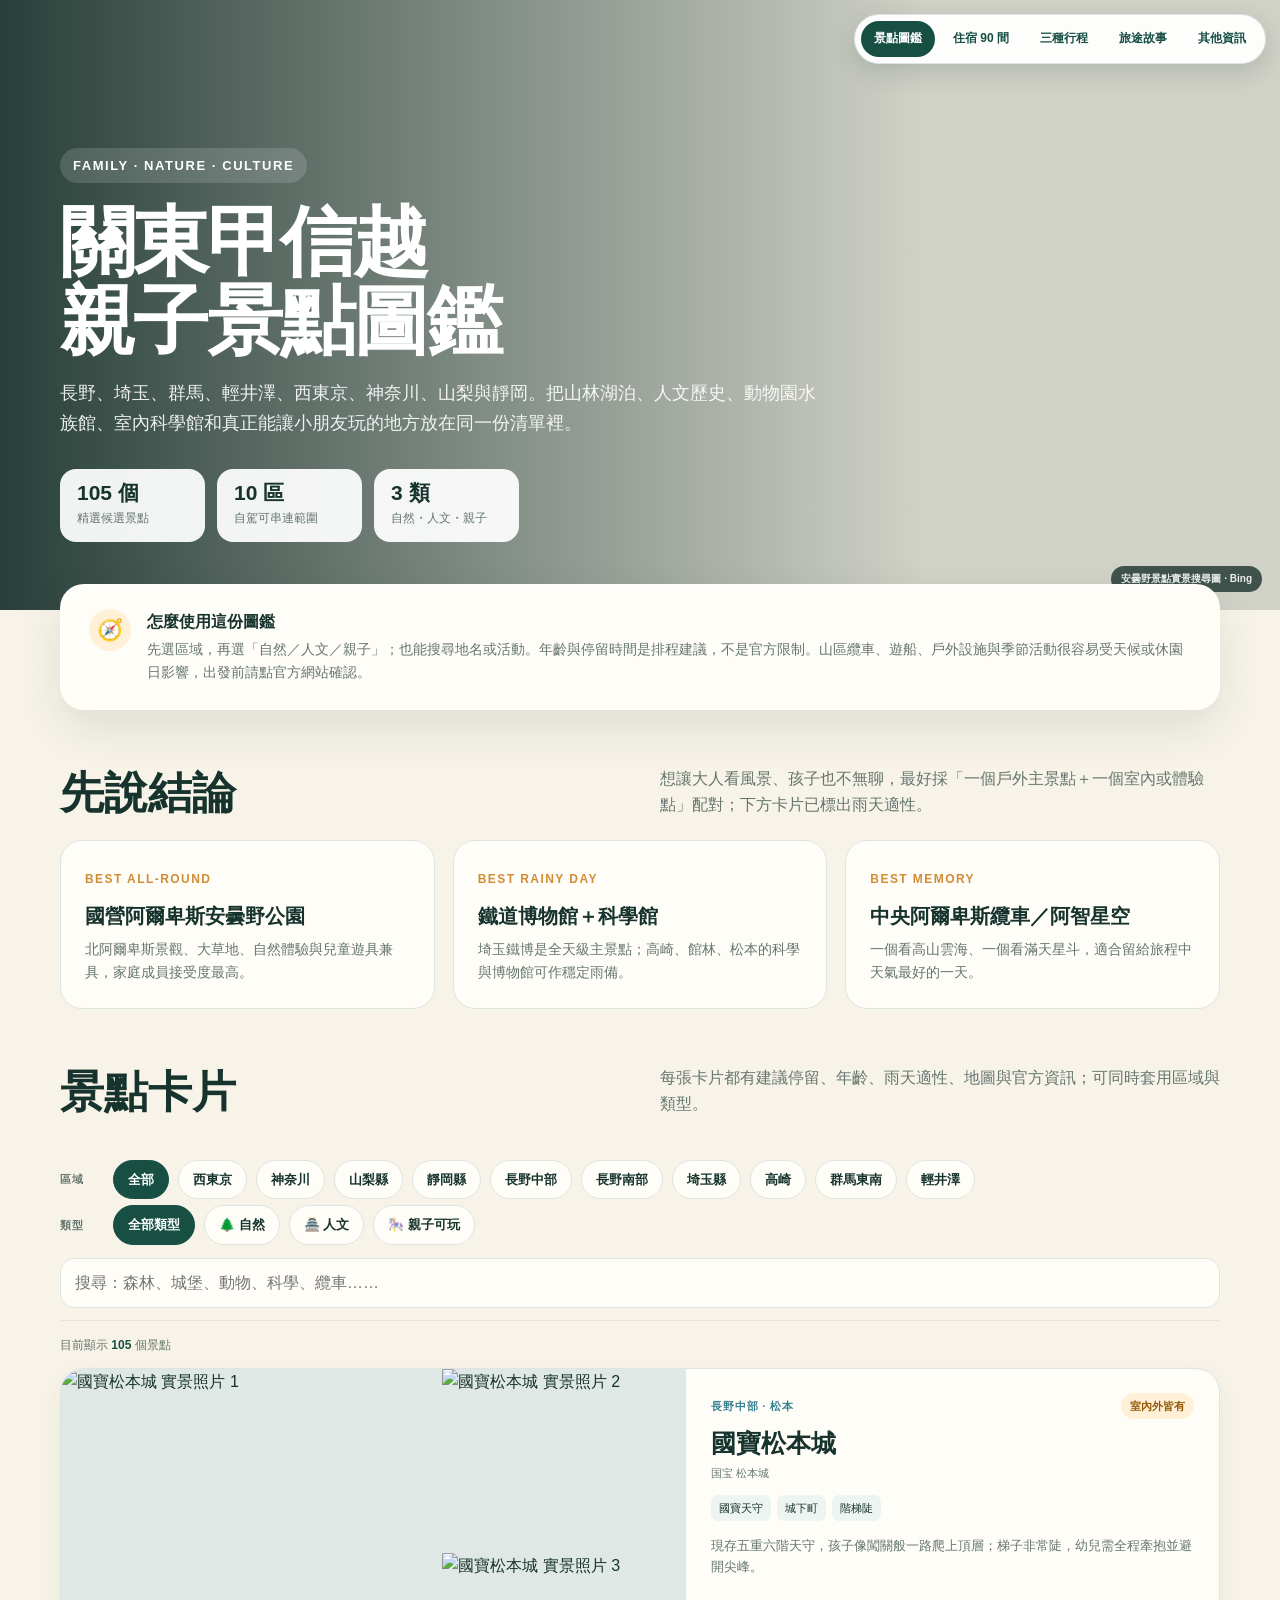
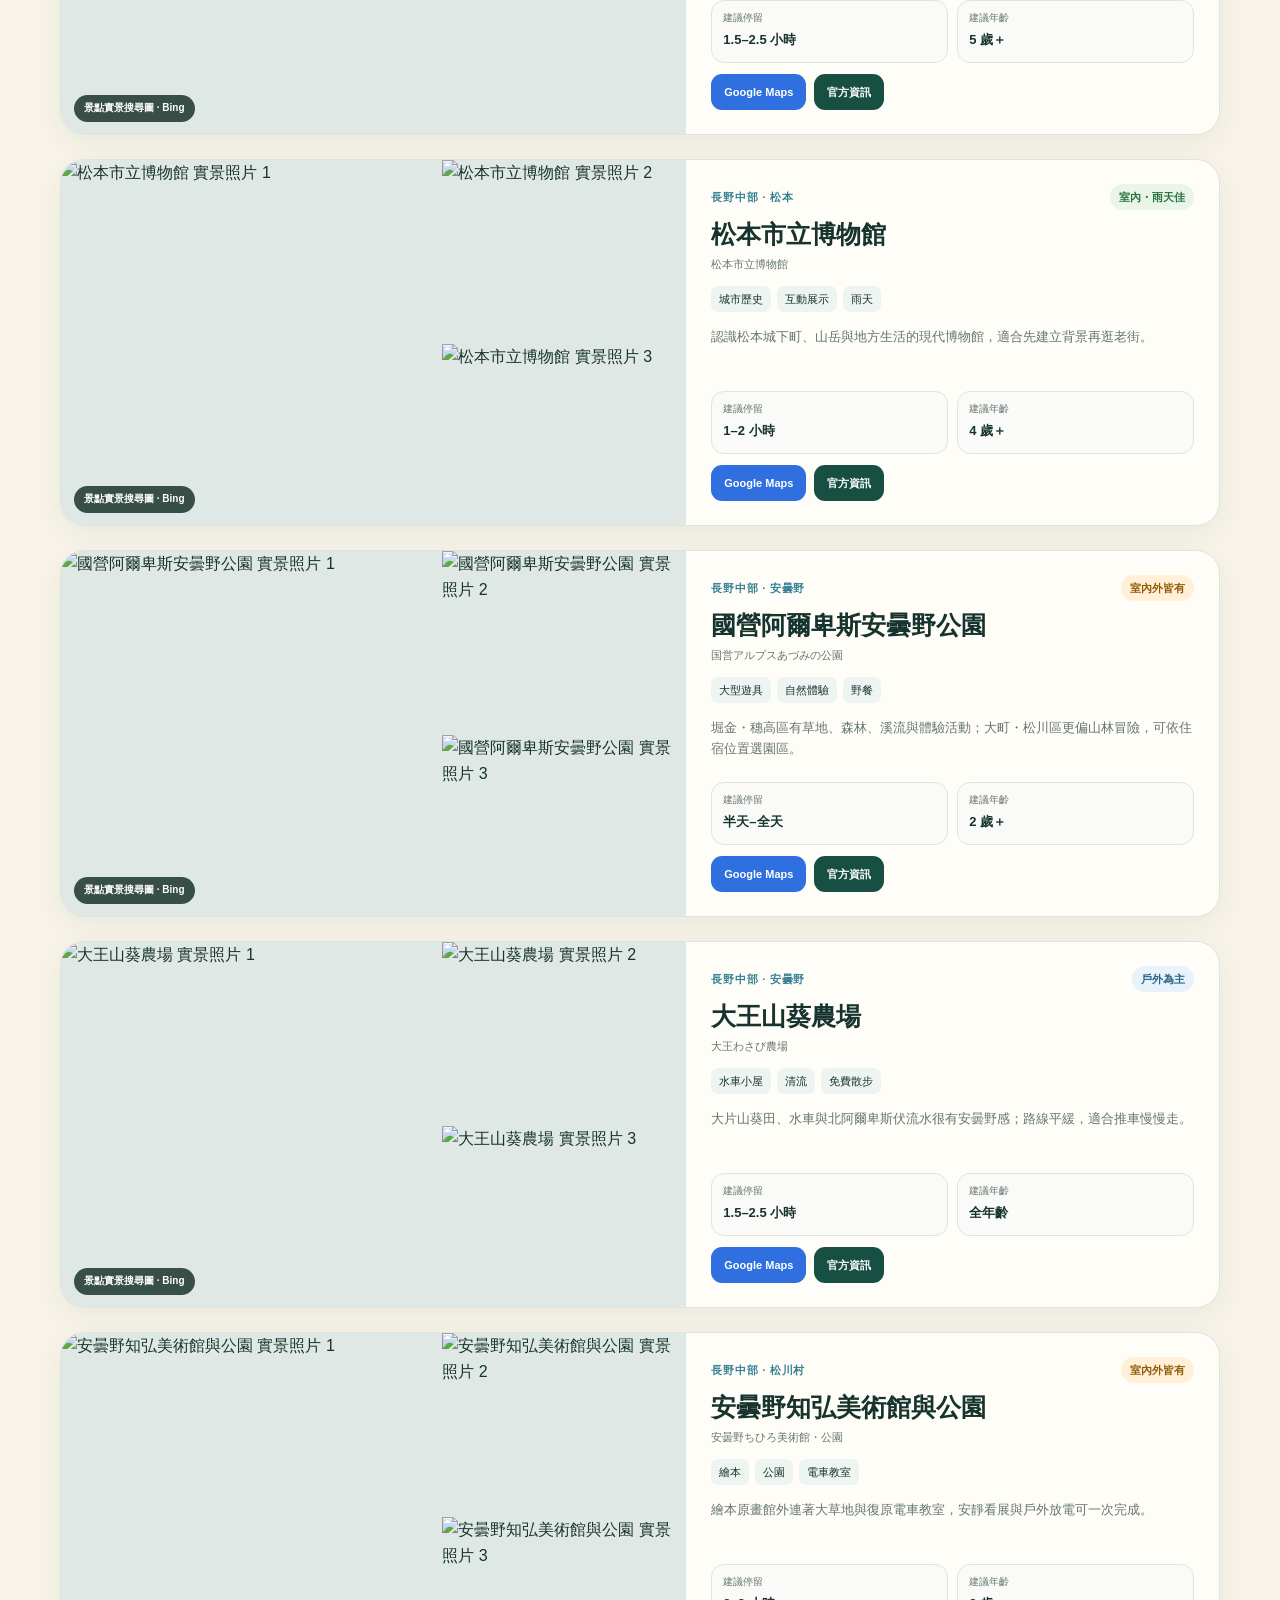
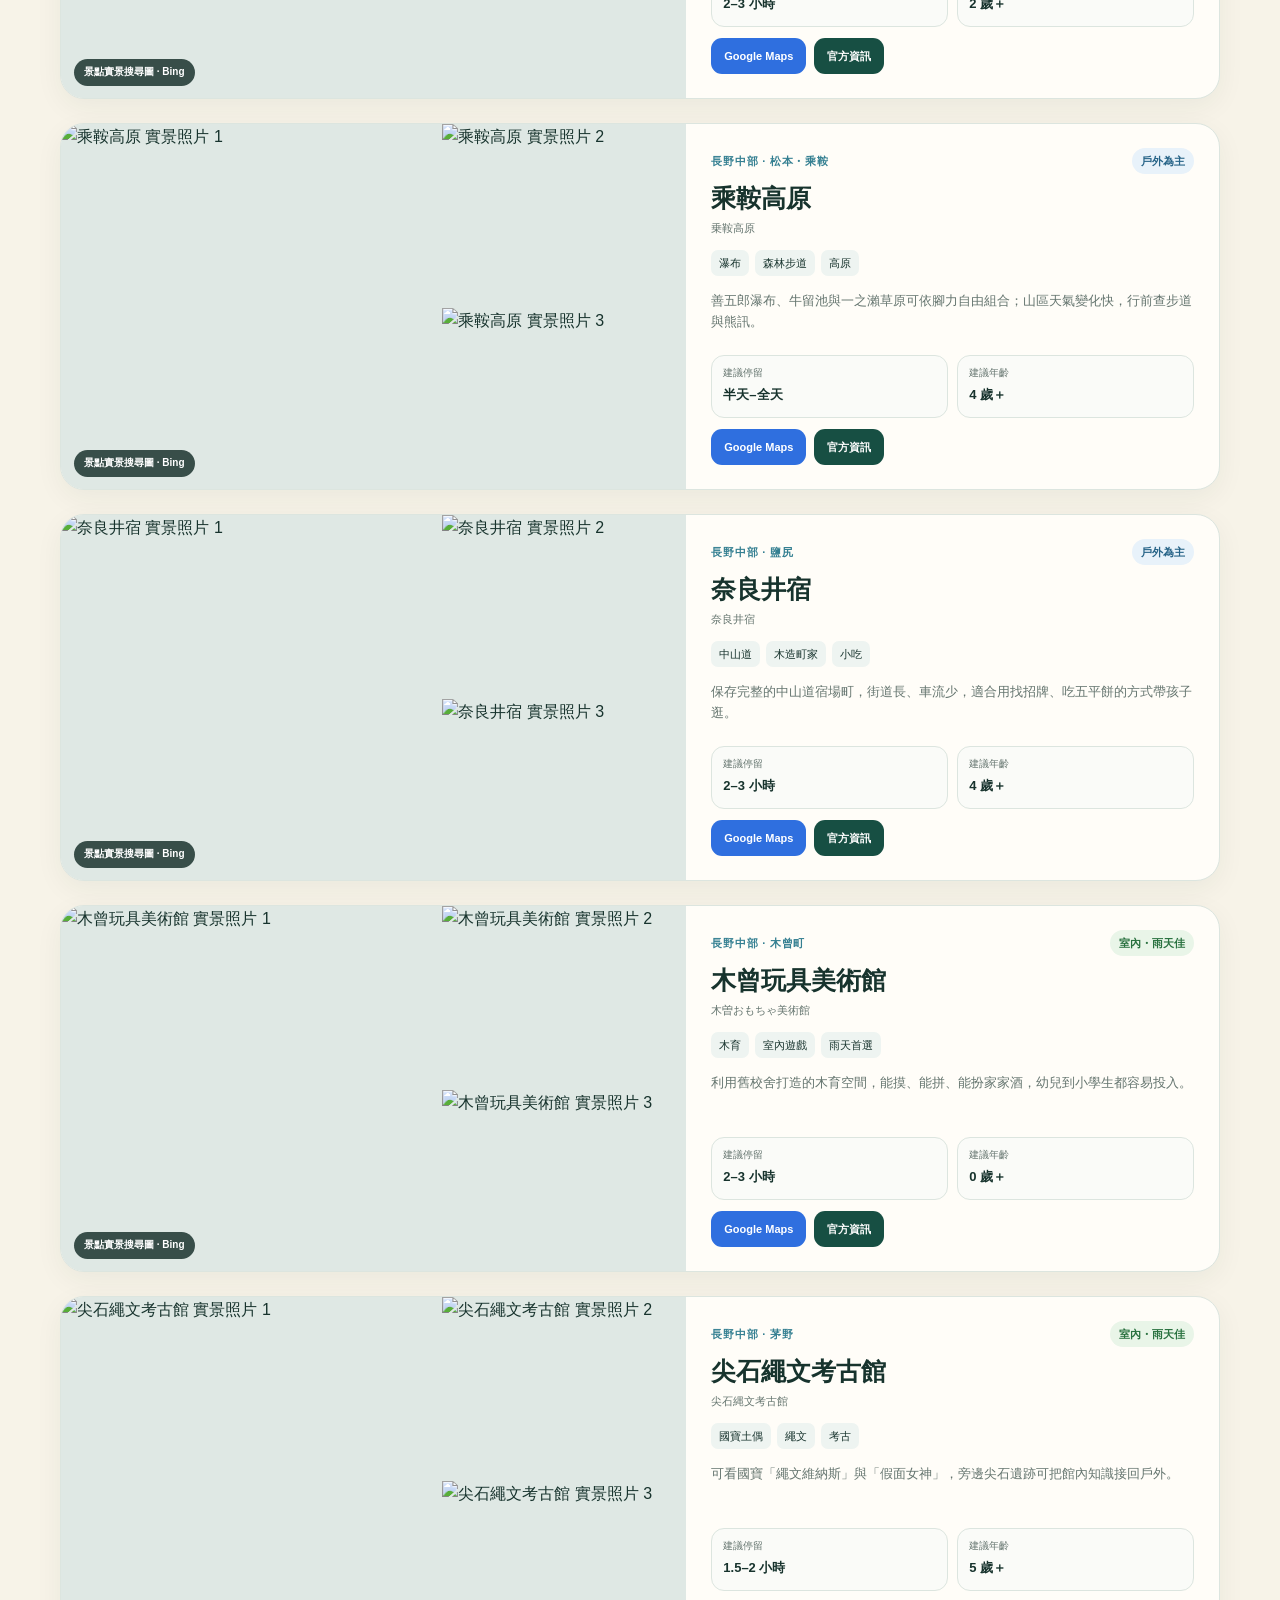
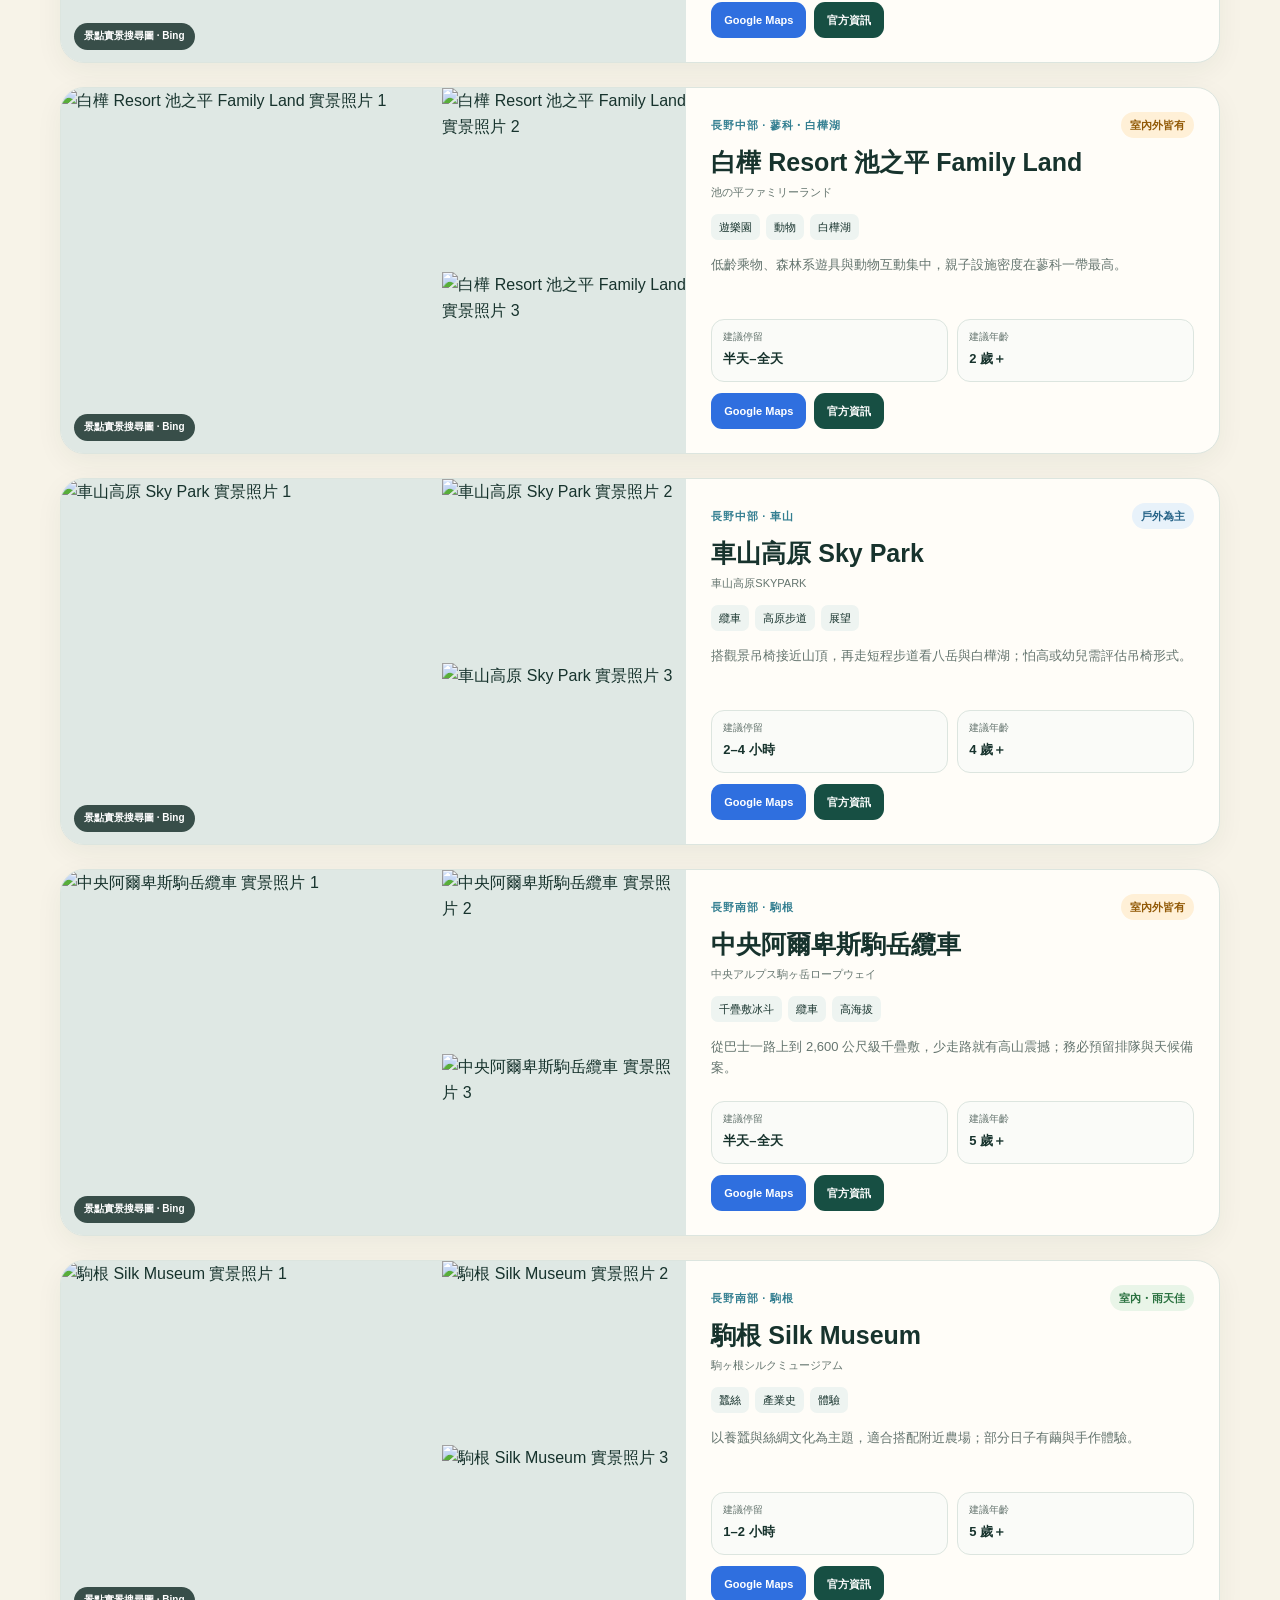
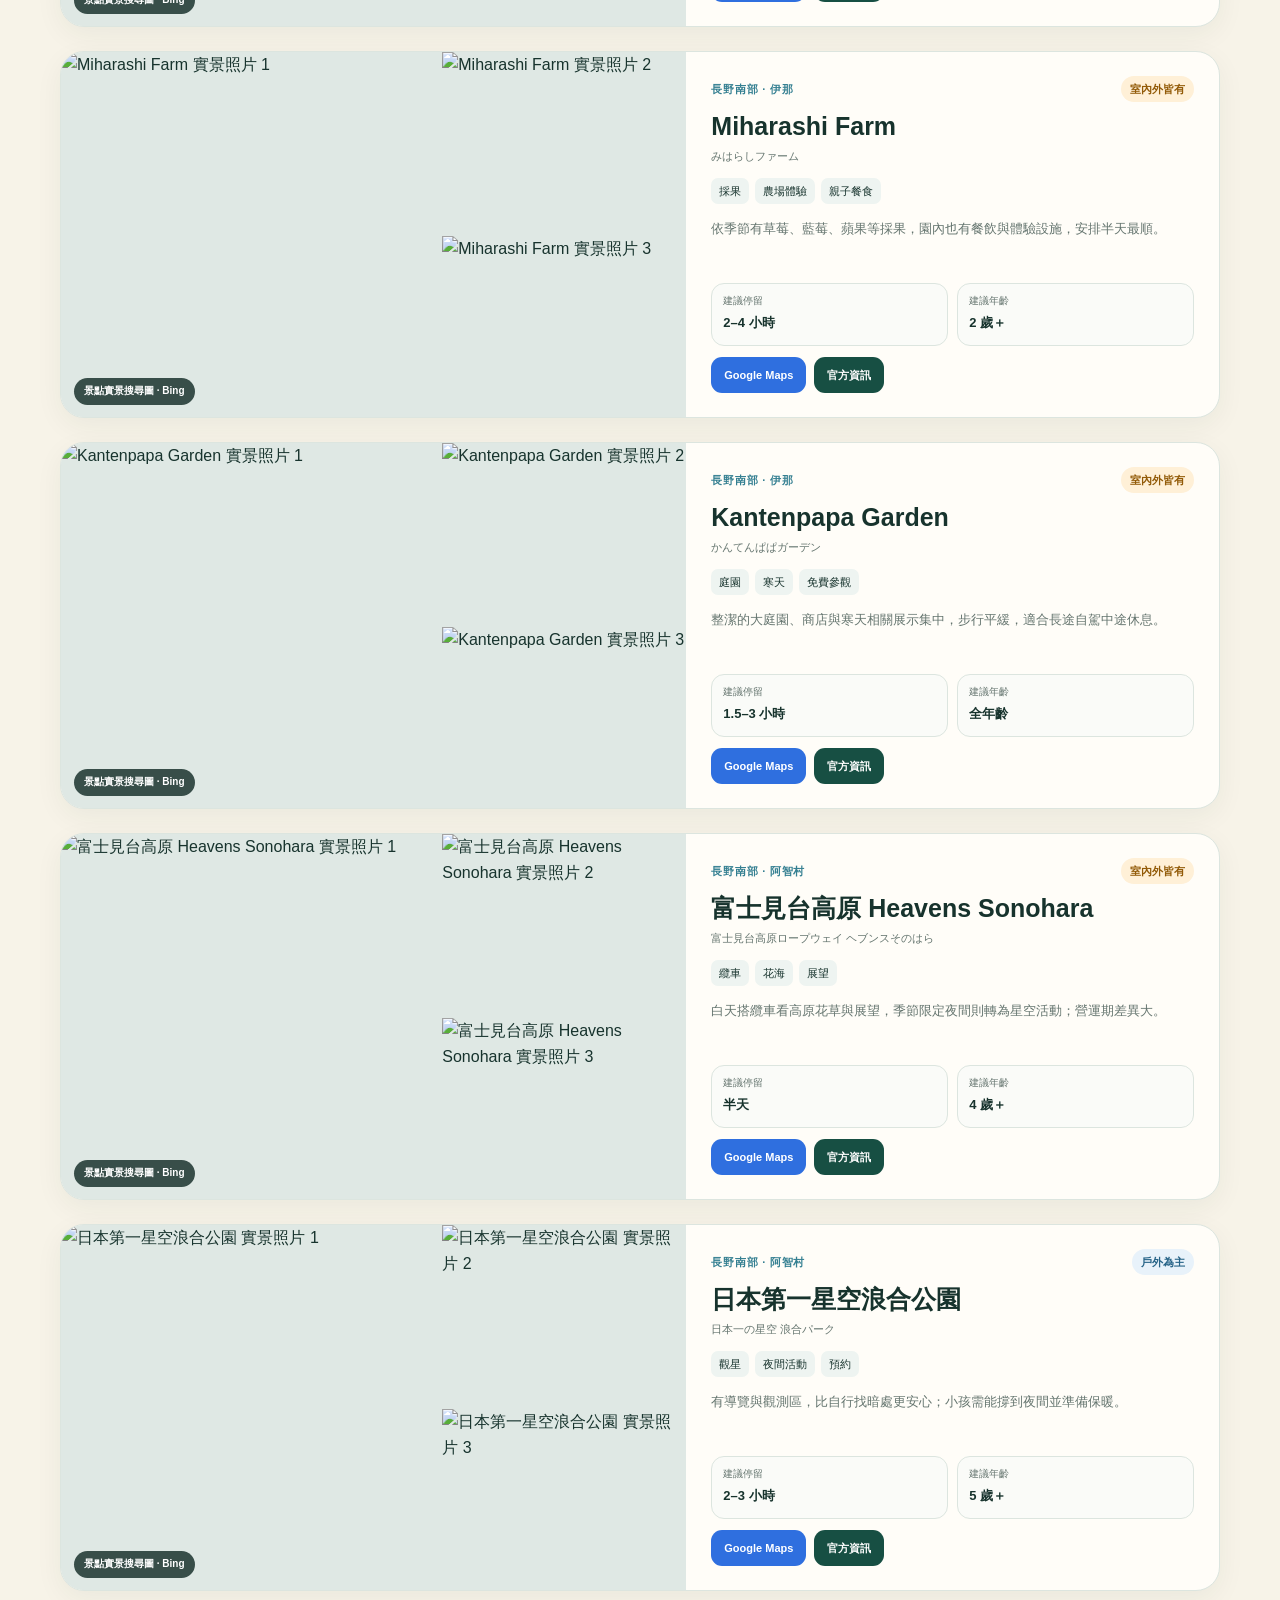
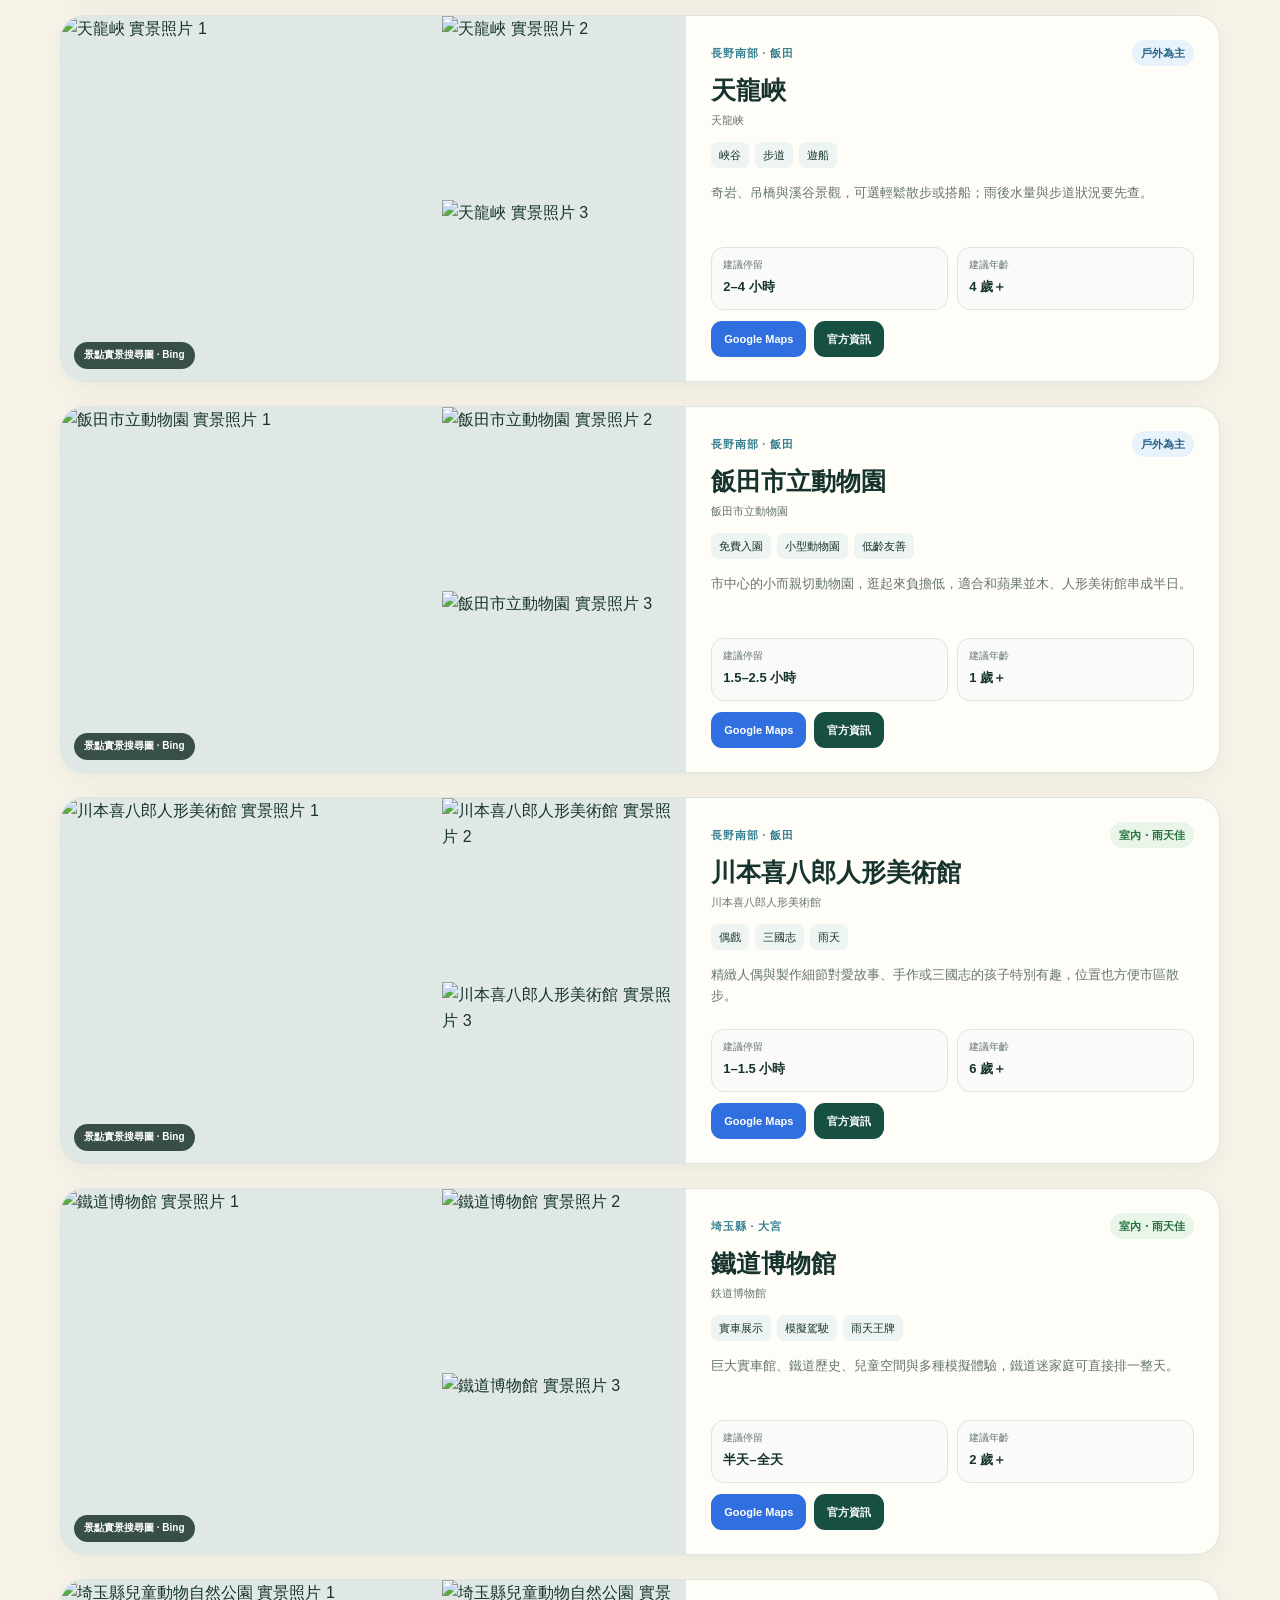
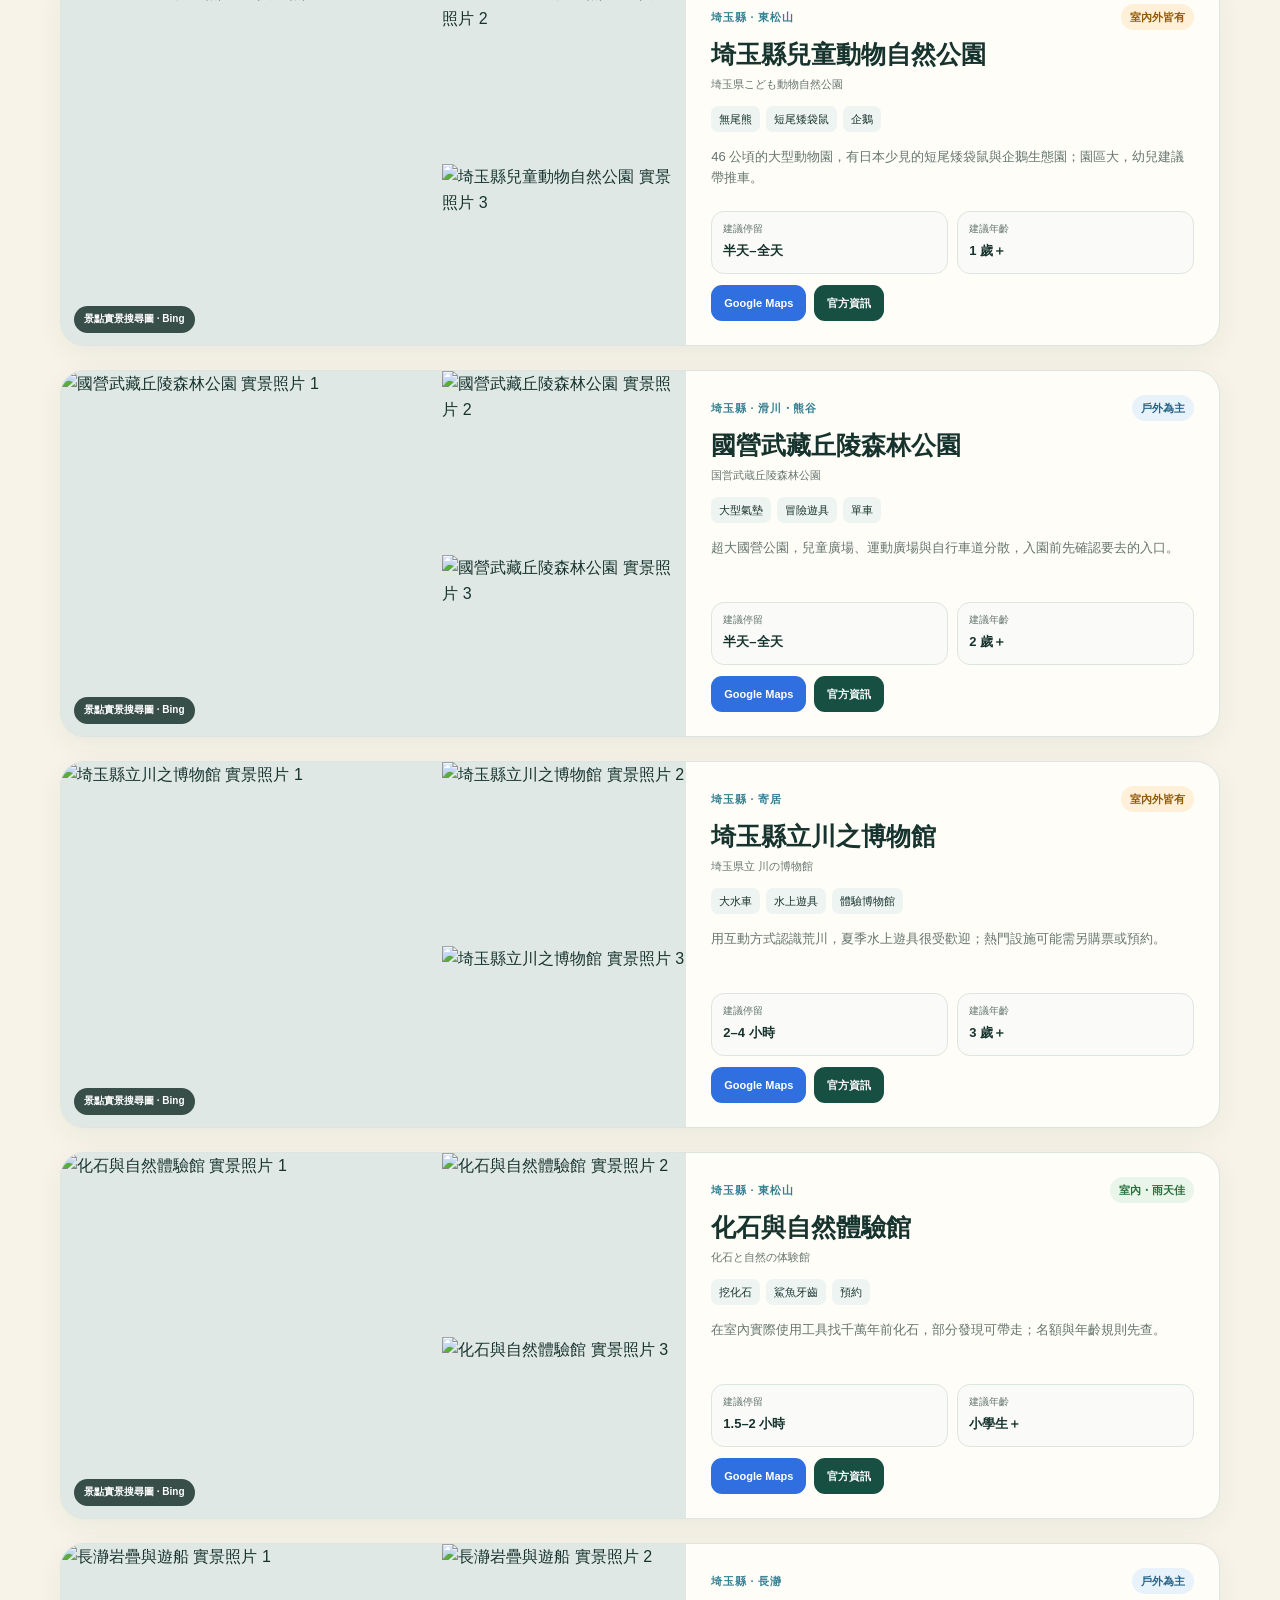
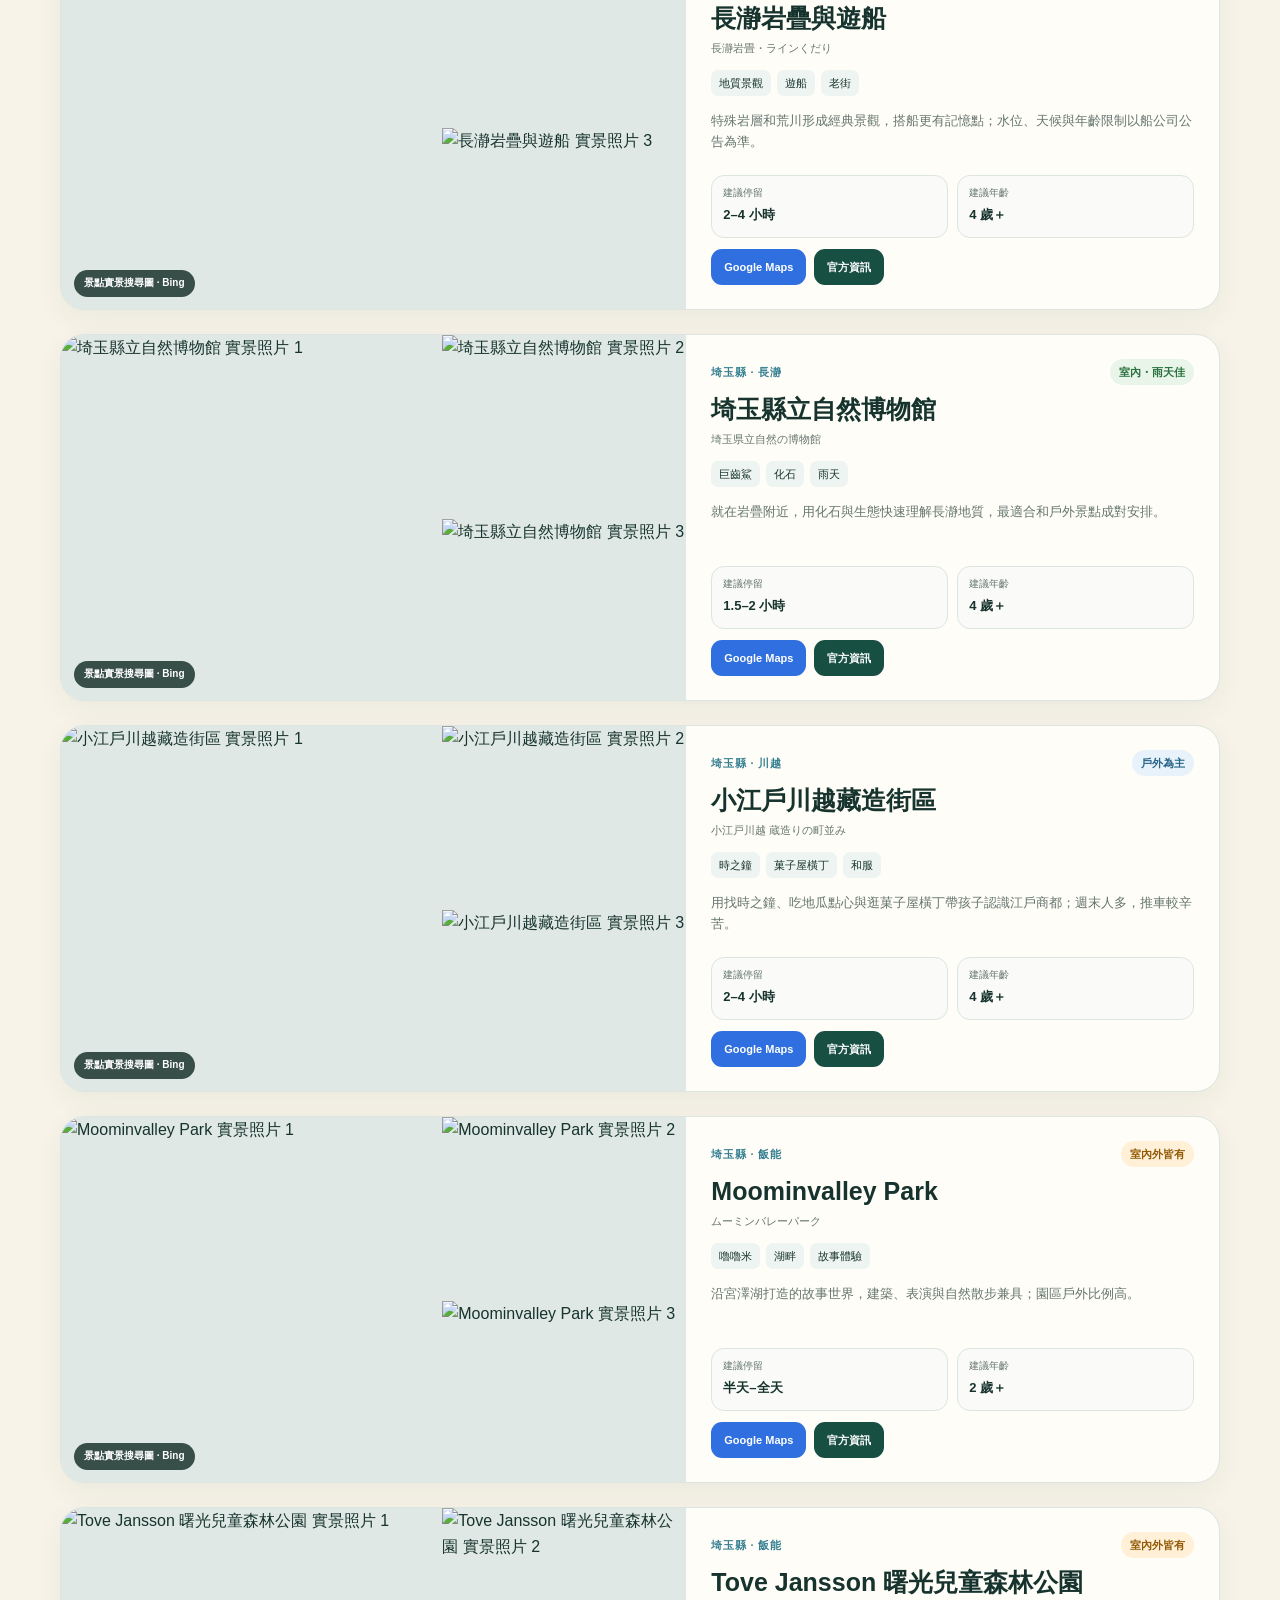
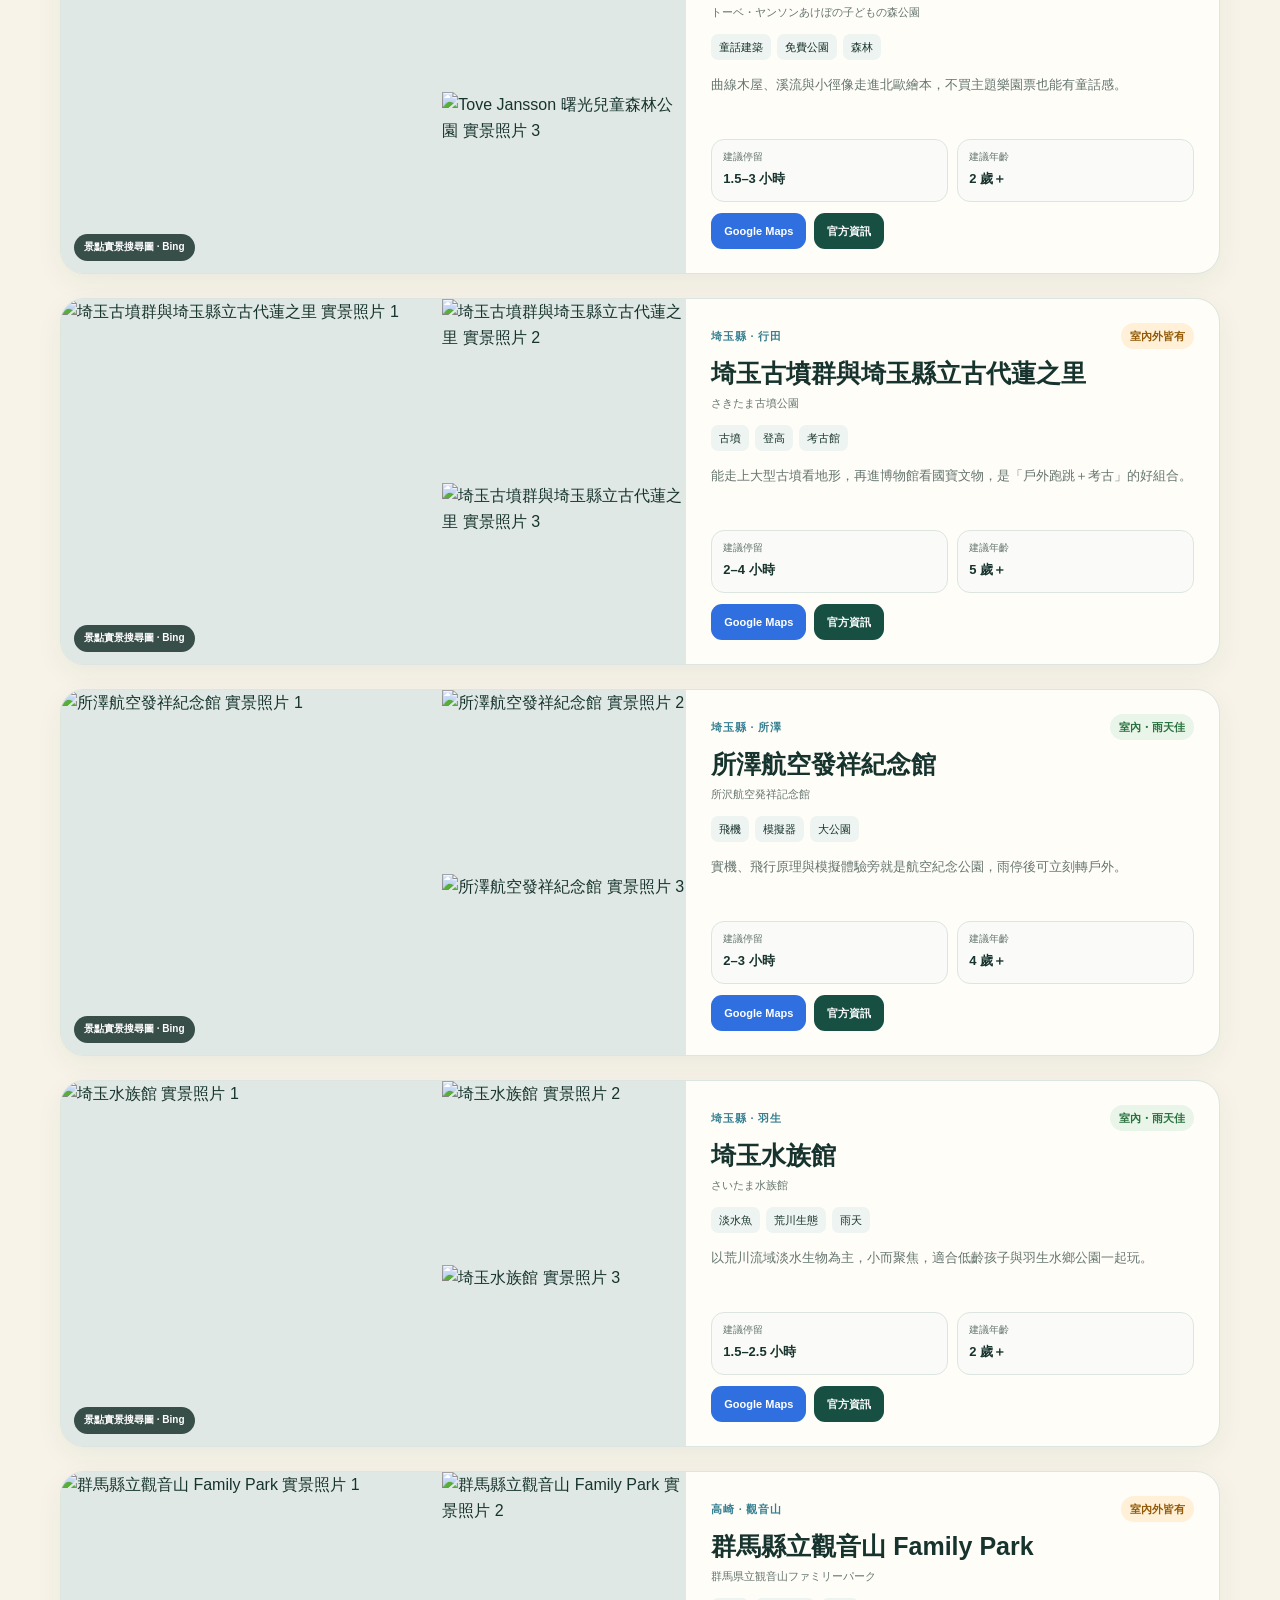
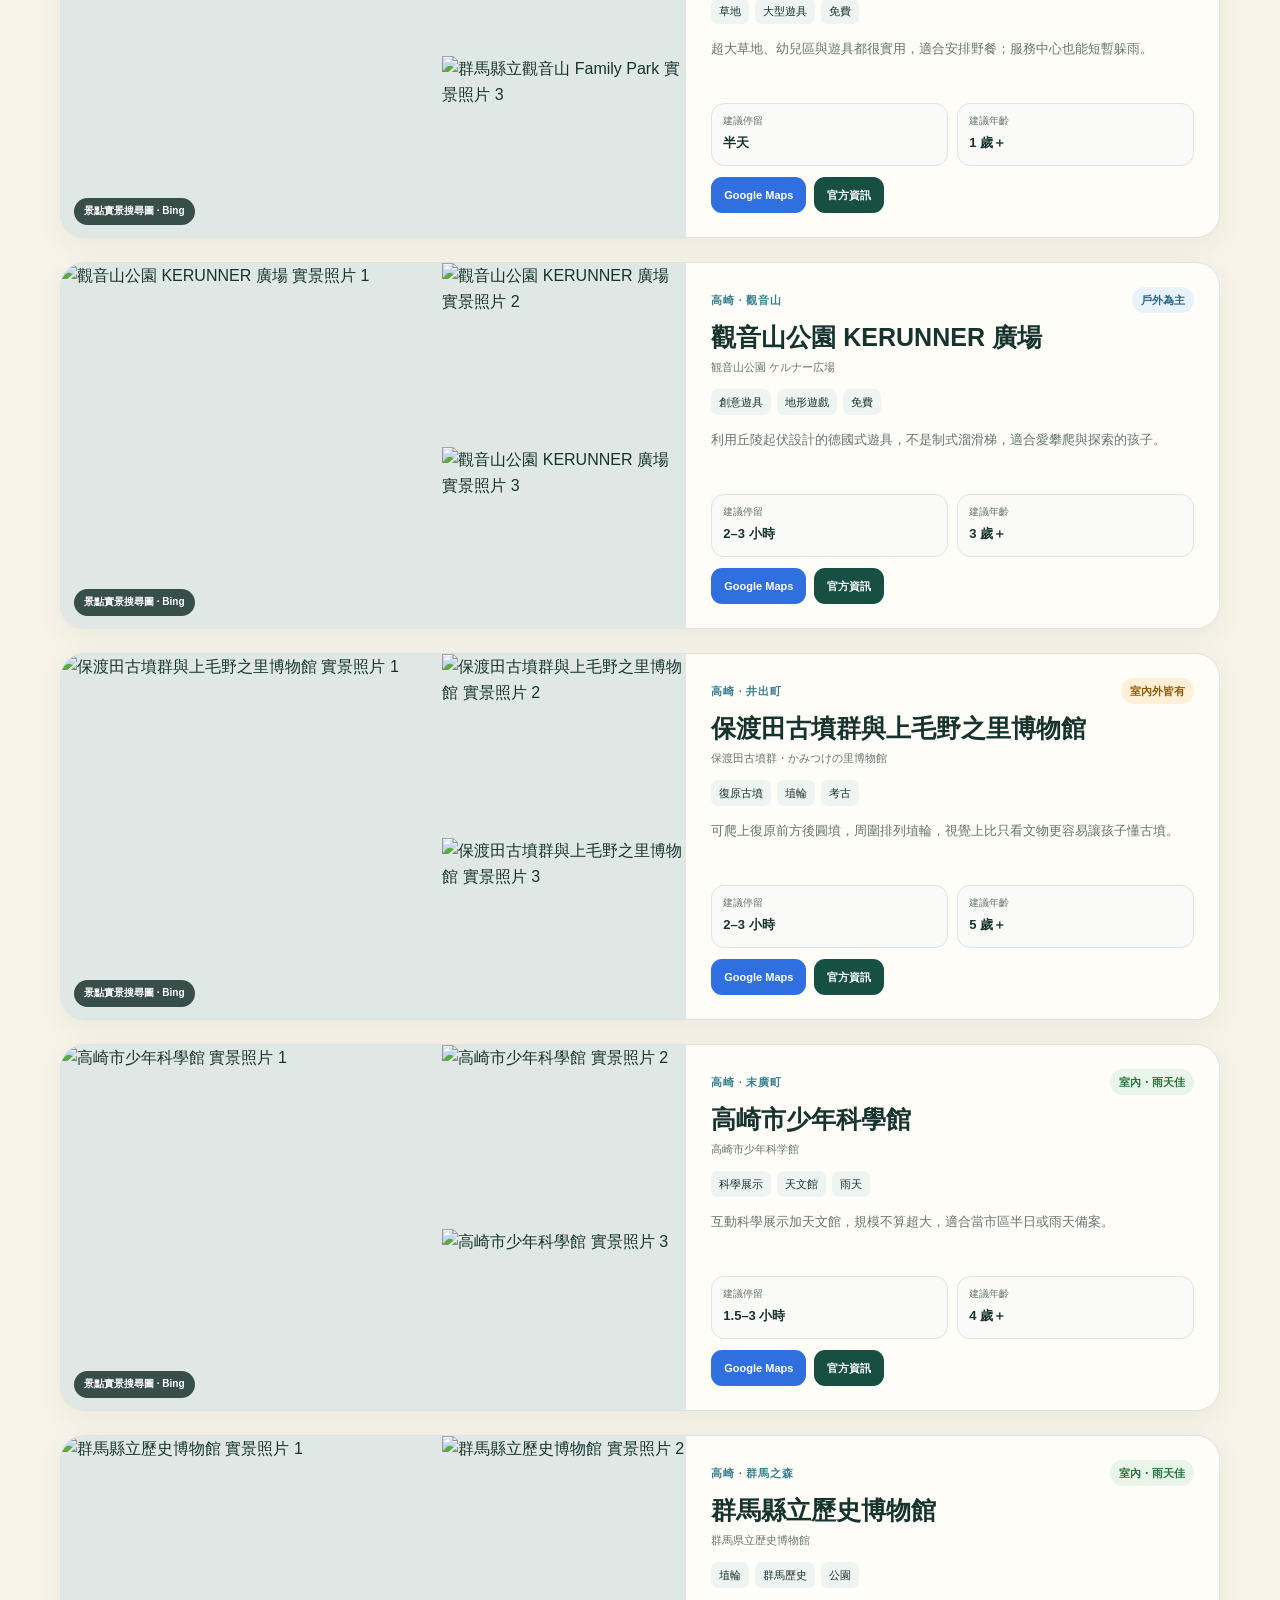
==== index.html @ 77ca2107 "Add Fuji and Izu high-value stays" ====
<!doctype html>
<html lang="zh-Hant">
<head>
  <meta charset="utf-8">
  <meta name="viewport" content="width=device-width,initial-scale=1">
  <meta name="color-scheme" content="light">
  <link rel="icon" href="data:,">
  <title>日本關東甲信越｜親子景點圖鑑 2026</title>
  <style>
    :root{--ink:#17332d;--muted:#65756f;--cream:#f7f3e8;--paper:#fffdf8;--pine:#174f43;--lake:#347f91;--gold:#d18d36;--line:#dce5df;--shadow:0 18px 45px rgba(23,51,45,.11)}
    *{box-sizing:border-box}html{scroll-behavior:smooth}body{margin:0;background:var(--cream);color:var(--ink);font-family:-apple-system,BlinkMacSystemFont,"Noto Sans TC","PingFang TC","Microsoft JhengHei",sans-serif;line-height:1.65}a{color:inherit}
    .hero{min-height:610px;display:grid;align-items:end;position:relative;overflow:hidden;color:white;background:linear-gradient(125deg,#0b3c34 0%,#286a63 48%,#8ab8b0 100%)}
    .hero:before,.hero:after{content:"";position:absolute;inset:auto -8% 0;height:58%;background:linear-gradient(145deg,transparent 46%,rgba(224,236,220,.42) 47% 58%,transparent 59%) 0 0/38% 100%,linear-gradient(32deg,transparent 43%,rgba(8,54,47,.75) 44% 61%,transparent 62%) 30% 0/45% 100%;opacity:.9}.hero:after{height:33%;background:linear-gradient(175deg,transparent 0 48%,#0d443a 49%);opacity:1}
    .sun{position:absolute;width:180px;height:180px;border-radius:50%;right:10%;top:12%;background:#efc777;box-shadow:0 0 100px rgba(255,230,161,.35)}.hero-inner{position:relative;z-index:2;width:min(1160px,calc(100% - 36px));margin:0 auto;padding:84px 0 68px}.eyebrow{display:inline-flex;padding:7px 13px;border-radius:999px;background:rgba(255,255,255,.15);backdrop-filter:blur(8px);font-size:13px;font-weight:800;letter-spacing:.12em}h1{font-family:Georgia,"Noto Serif TC",serif;font-size:clamp(40px,7vw,76px);line-height:1.04;letter-spacing:-.035em;margin:20px 0 18px;max-width:900px}.hero p{font-size:18px;max-width:760px;margin:0;color:rgba(255,255,255,.9)}.hero-stats{display:flex;flex-wrap:wrap;gap:12px;margin-top:30px}.hero-stat{background:rgba(255,255,255,.93);color:var(--ink);border-radius:16px;padding:12px 17px;min-width:145px}.hero-stat b{display:block;font-size:21px;line-height:1.1}.hero-stat span{font-size:12px;color:var(--muted)}
    main{width:min(1160px,calc(100% - 36px));margin:0 auto}.notice{margin:-26px 0 52px;position:relative;z-index:3;background:var(--paper);border:1px solid rgba(255,255,255,.8);border-radius:24px;box-shadow:var(--shadow);padding:24px 28px;display:grid;grid-template-columns:auto 1fr;gap:16px}.notice-icon{width:42px;height:42px;border-radius:50%;display:grid;place-items:center;background:#fff0d8;font-size:21px}.notice strong{display:block;margin-bottom:3px}.notice p{margin:0;color:var(--muted);font-size:14px}.section-head{display:flex;align-items:end;justify-content:space-between;gap:20px;margin:56px 0 22px}.section-head h2{font-family:Georgia,"Noto Serif TC",serif;font-size:clamp(28px,4vw,44px);line-height:1.1;margin:0}.section-head p{max-width:560px;margin:0;color:var(--muted)}
    .verdict{display:grid;grid-template-columns:repeat(3,1fr);gap:18px;margin-bottom:46px}.verdict-card{background:var(--paper);border:1px solid var(--line);border-radius:22px;padding:24px}.verdict-card .rank{font-size:12px;font-weight:900;color:var(--gold);letter-spacing:.12em}.verdict-card h3{font-size:20px;margin:8px 0 5px}.verdict-card p{font-size:14px;color:var(--muted);margin:0}
    .filter-panel{position:sticky;top:0;z-index:9;background:rgba(247,243,232,.94);backdrop-filter:blur(12px);padding:14px 0 12px;border-bottom:1px solid rgba(23,51,45,.07)}.control-line{display:flex;align-items:center;gap:9px;margin:6px 0;overflow-x:auto;scrollbar-width:none}.control-line::-webkit-scrollbar{display:none}.control-label{font-size:11px;font-weight:900;color:var(--muted);min-width:44px;letter-spacing:.08em}.filter{white-space:nowrap;border:1px solid var(--line);background:var(--paper);color:var(--ink);border-radius:999px;padding:8px 14px;font:inherit;font-size:13px;font-weight:700;cursor:pointer}.filter.active{background:var(--pine);color:white;border-color:var(--pine)}.search{width:100%;border:1px solid var(--line);background:var(--paper);border-radius:14px;padding:11px 14px;font:inherit;color:var(--ink);margin-top:7px}.result-line{color:var(--muted);font-size:12px;margin:15px 0 12px}.result-line b{color:var(--pine)}
    .grid{display:flex;flex-direction:column;gap:24px}.spot{display:grid;grid-template-columns:minmax(0,1.08fr) minmax(390px,.92fr);background:var(--paper);border:1px solid var(--line);border-radius:24px;overflow:hidden;box-shadow:0 8px 28px rgba(23,51,45,.055);transition:.2s}.spot:hover{transform:translateY(-3px);box-shadow:var(--shadow)}.gallery{display:grid;grid-template-columns:1.55fr 1fr;grid-template-rows:1fr 1fr;gap:3px;min-height:365px;min-width:0;background:#dfe8e4;position:relative;overflow:hidden}.gallery img{width:100%;height:100%;object-fit:cover;display:block;min-width:0;min-height:0;background:#dfe8e4}.gallery img:first-child{grid-row:1/3}.photo-credit{position:absolute;left:13px;bottom:12px;background:rgba(10,35,30,.78);color:#fff;border-radius:999px;padding:5px 10px;font-size:10px;font-weight:800}.spot-body{padding:24px 25px;display:flex;flex-direction:column;min-width:0}.meta{display:flex;align-items:center;justify-content:space-between;gap:10px}.region{font-size:11px;font-weight:900;color:var(--lake);letter-spacing:.07em}.weather{font-size:11px;font-weight:800;border-radius:999px;padding:4px 9px;background:#e9f5e8;color:#29713f}.weather.outdoor{background:#e8f2fa;color:#276488}.weather.mixed{background:#fff0d7;color:#925a07}.spot h3{font-size:25px;line-height:1.3;margin:8px 0 5px}.jp{font-size:11px;color:var(--muted)}.tags{display:flex;flex-wrap:wrap;gap:6px;margin:12px 0}.tag{font-size:11px;background:#eef4f1;border-radius:7px;padding:4px 8px}.desc{color:var(--muted);font-size:13px;margin:2px 0 14px}.facts{display:grid;grid-template-columns:1fr 1fr;gap:9px;margin-top:auto}.fact{border:1px solid var(--line);background:#fafbf8;border-radius:13px;padding:9px 11px}.fact small{display:block;color:var(--muted);font-size:10px}.fact strong{font-size:13px}.actions{display:flex;flex-wrap:wrap;gap:8px;margin-top:11px}.btn{display:inline-block;text-decoration:none;background:var(--pine);color:white;border-radius:11px;padding:9px 13px;font-size:11px;font-weight:800}.btn.maps{background:#2f6fdf}.empty{text-align:center;padding:60px 20px;background:var(--paper);border-radius:20px;color:var(--muted)}
    .table-wrap{overflow:auto;background:var(--paper);border:1px solid var(--line);border-radius:22px;margin:20px 0 58px}table{border-collapse:collapse;width:100%;min-width:850px}th,td{text-align:left;padding:14px 16px;border-bottom:1px solid var(--line);font-size:13px}th{font-size:11px;letter-spacing:.07em;background:#edf4f0;color:#385e54}tr:last-child td{border-bottom:0}.source-box{background:#173d35;color:#e6f1ed;border-radius:26px;padding:30px;margin:56px 0}.source-box h2{font-family:Georgia,"Noto Serif TC",serif;margin:0 0 12px}.source-box p,.source-box li{font-size:13px;color:#bfd3cc}.source-box a{color:white}footer{text-align:center;color:var(--muted);font-size:12px;padding:10px 0 44px}[hidden]{display:none!important}
    @media(max-width:900px){.hero{min-height:560px}.notice{grid-template-columns:1fr}.verdict{grid-template-columns:1fr}.spot{grid-template-columns:1fr}.gallery{min-height:285px}.section-head{display:block}.section-head p{margin-top:10px}.filter-panel{position:relative}.sun{width:110px;height:110px}.hero:before{height:46%}}@media(max-width:520px){.hero-inner{padding-bottom:54px}.gallery{min-height:235px}.spot-body{padding:18px}.facts{grid-template-columns:1fr}.actions .btn{flex:1;text-align:center}}
    @media print{.filter-panel{display:none}.spot{break-inside:avoid}.hero{min-height:390px}.grid{gap:12px}.gallery{min-height:220px}.source-box{break-inside:avoid}}
    .hero{background:linear-gradient(90deg,rgba(6,34,29,.86),rgba(6,34,29,.16) 72%),url('https://tse1.mm.bing.net/th?q=%E5%9B%BD%E5%96%B6%E3%82%A2%E3%83%AB%E3%83%97%E3%82%B9%E3%81%82%E3%81%A5%E3%81%BF%E3%81%AE%E5%85%AC%E5%9C%92%20%E5%8C%97%E3%82%A2%E3%83%AB%E3%83%97%E3%82%B9%20%E9%A2%A8%E6%99%AF&w=1600&h=900&c=7&rs=1&p=0&dpr=1.5&pid=1.7&mkt=ja-JP&adlt=moderate') center 45%/cover no-repeat}.hero:before,.hero:after,.sun{display:none}.hero-photo-credit{position:absolute;z-index:3;right:18px;bottom:18px;padding:5px 10px;border-radius:999px;background:rgba(8,34,29,.72);font-size:10px;font-weight:800;color:rgba(255,255,255,.9)}
    .site-switch{position:fixed;top:14px;right:14px;z-index:30;display:flex;gap:5px;padding:6px;background:rgba(255,255,255,.94);border:1px solid rgba(23,51,45,.12);border-radius:999px;box-shadow:0 8px 24px rgba(23,51,45,.16);backdrop-filter:blur(10px)}.site-switch a{color:var(--pine);text-decoration:none;border-radius:999px;padding:8px 13px;font-size:12px;font-weight:900;white-space:nowrap}.site-switch a.active{background:var(--pine);color:#fff}@media(max-width:520px){.site-switch{top:8px;right:8px;padding:4px}.site-switch a{padding:7px 10px;font-size:11px}#regionFilters{flex-wrap:wrap;overflow:visible}#regionFilters .control-label{flex-basis:100%}#regionFilters .filter[data-region="west-tokyo"],#regionFilters .filter[data-region="kanagawa"]{border-color:var(--gold);box-shadow:inset 0 0 0 1px rgba(209,141,54,.18)}}
  </style>
  <style>.back-top{position:fixed;right:18px;bottom:18px;z-index:40;border:0;border-radius:999px;background:var(--pine);color:#fff;padding:11px 15px;font:inherit;font-size:12px;font-weight:900;box-shadow:0 10px 28px rgba(23,51,45,.28);cursor:pointer;opacity:0;visibility:hidden;transform:translateY(8px);transition:.2s}.back-top.show{opacity:1;visibility:visible;transform:none}.back-top:focus-visible{outline:3px solid #f3c878;outline-offset:3px}</style>
</head>
<body>
  <nav class="site-switch" aria-label="網站內容"><a class="active" href="./">景點圖鑑</a><a href="hotels.html">住宿 90 間</a><a href="itinerary.html">三種行程</a><a href="stories.html">旅途故事</a><a href="info.html">其他資訊</a></nav>
  <header class="hero"><div class="sun"></div><div class="hero-inner"><div class="eyebrow">FAMILY · NATURE · CULTURE</div><h1>關東甲信越<br>親子景點圖鑑</h1><p>長野、埼玉、群馬、輕井澤、西東京、神奈川、山梨與靜岡。把山林湖泊、人文歷史、動物園水族館、室內科學館和真正能讓小朋友玩的地方放在同一份清單裡。</p><div class="hero-stats"><div class="hero-stat"><b id="totalStat">—</b><span>精選候選景點</span></div><div class="hero-stat"><b>10 區</b><span>自駕可串連範圍</span></div><div class="hero-stat"><b>3 類</b><span>自然・人文・親子</span></div></div></div><span class="hero-photo-credit">安曇野景點實景搜尋圖 · Bing</span></header>
  <main>
    <aside class="notice"><div class="notice-icon">🧭</div><div><strong>怎麼使用這份圖鑑</strong><p>先選區域，再選「自然／人文／親子」；也能搜尋地名或活動。年齡與停留時間是排程建議，不是官方限制。山區纜車、遊船、戶外設施與季節活動很容易受天候或休園日影響，出發前請點官方網站確認。</p></div></aside>
    <section><div class="section-head"><h2>先說結論</h2><p>想讓大人看風景、孩子也不無聊，最好採「一個戶外主景點＋一個室內或體驗點」配對；下方卡片已標出雨天適性。</p></div><div class="verdict"><article class="verdict-card"><span class="rank">BEST ALL-ROUND</span><h3>國營阿爾卑斯安曇野公園</h3><p>北阿爾卑斯景觀、大草地、自然體驗與兒童遊具兼具，家庭成員接受度最高。</p></article><article class="verdict-card"><span class="rank">BEST RAINY DAY</span><h3>鐵道博物館＋科學館</h3><p>埼玉鐵博是全天級主景點；高崎、館林、松本的科學與博物館可作穩定雨備。</p></article><article class="verdict-card"><span class="rank">BEST MEMORY</span><h3>中央阿爾卑斯纜車／阿智星空</h3><p>一個看高山雲海、一個看滿天星斗，適合留給旅程中天氣最好的一天。</p></article></div></section>
    <section id="spots"><div class="section-head"><h2>景點卡片</h2><p>每張卡片都有建議停留、年齡、雨天適性、地圖與官方資訊；可同時套用區域與類型。</p></div>
      <div class="filter-panel"><div class="control-line" id="regionFilters"><span class="control-label">區域</span></div><div class="control-line" id="typeFilters"><span class="control-label">類型</span></div><input class="search" id="search" type="search" placeholder="搜尋：森林、城堡、動物、科學、纜車……" aria-label="搜尋景點"></div>
      <div class="result-line">目前顯示 <b id="resultCount">0</b> 個景點</div><div class="grid" id="grid"></div>
    </section>
    <section><div class="section-head"><h2>快速比較</h2><p>不知道從哪裡開始時，先從各區的代表點挑一個，再回到上方找鄰近備案。</p></div><div class="table-wrap"><table><thead><tr><th>區域</th><th>第一優先</th><th>自然型</th><th>人文型</th><th>雨天／親子型</th></tr></thead><tbody><tr><td>長野中部</td><td>阿爾卑斯安曇野公園</td><td>乘鞍高原</td><td>松本城／奈良井宿</td><td>木曾玩具美術館</td></tr><tr><td>長野南部</td><td>中央阿爾卑斯駒岳纜車</td><td>天龍峽／阿智星空</td><td>川本人形美術館</td><td>飯田市立動物園</td></tr><tr><td>埼玉</td><td>鐵道博物館</td><td>長瀞／森林公園</td><td>川越／埼玉古墳群</td><td>兒童動物自然公園</td></tr><tr><td>高崎</td><td>觀音山 Family Park</td><td>榛名湖</td><td>保渡田古墳群</td><td>少年科學館</td></tr><tr><td>群馬東南</td><td>群馬兒童之國</td><td>渡良瀨遊水地</td><td>渡良瀨溪谷鐵道</td><td>昆蟲之森／向井千秋科學館</td></tr><tr><td>輕井澤</td><td>Picchio 自然觀察</td><td>白絲瀑布</td><td>舊三笠飯店</td><td>輕井澤玩具王國</td></tr><tr><td>西東京</td><td>國營昭和記念公園</td><td>高尾山／多摩動物公園</td><td>高尾 599 Museum</td><td>京王鐵道樂園／科學館</td></tr><tr><td>神奈川</td><td>箱根雕刻之森美術館</td><td>大涌谷／江之島水族館</td><td>小田原城</td><td>生命之星・地球博物館</td></tr><tr><td>山梨</td><td>富士急樂園／富士 Subaru Land</td><td>昇仙峽／冰穴風穴</td><td>富士山世界遺產中心</td><td>磁浮列車見學中心</td></tr><tr><td>靜岡</td><td>富士野生動物園</td><td>富士山兒童之國／伊豆</td><td>鰻魚派工廠</td><td>水族館／科學館</td></tr></tbody></table></div></section>
    <section class="source-box"><h2>資料來源與使用提醒</h2><p>整理日期：2026/8/11。景點篩選主要參考各設施官網，以及長野縣 Go NAGANO、埼玉縣「ちょこたび埼玉」、群馬縣觀光官方網站與各市町官方資訊。卡片中的「建議年齡／停留」為親子排程判斷。</p><ul><li><a href="https://www.go-nagano.net/" target="_blank" rel="noopener">Go NAGANO 長野縣官方觀光</a></li><li><a href="https://chocotabi-saitama.jp/" target="_blank" rel="noopener">ちょこたび埼玉 官方觀光</a></li><li><a href="https://gunma-kanko.jp/" target="_blank" rel="noopener">心にググっと観光ぐんま</a></li><li>戶外景點請留意高溫、雷雨、積雪、熊出沒與步道管制；幼兒搭乘高海拔纜車也應視身體狀況調整。</li></ul></section>
  </main><footer>關東甲信越親子景點圖鑑 · 2026</footer>
  <script>
    const S=(region,area,name,jp,types,primary,rain,duration,age,tags,desc,official)=>({region,area,name,jp,types,primary,rain,duration,age,tags,desc,official});
    const spots=[
      S('nagano-central','松本','國寶松本城','国宝 松本城',['culture'],'culture','mixed','1.5–2.5 小時','5 歲＋',['國寶天守','城下町','階梯陡'], '現存五重六階天守，孩子像闖關般一路爬上頂層；梯子非常陡，幼兒需全程牽抱並避開尖峰。','https://www.matsumoto-castle.jp/'),
      S('nagano-central','松本','松本市立博物館','松本市立博物館',['culture','kids'],'indoor','indoor','1–2 小時','4 歲＋',['城市歷史','互動展示','雨天'], '認識松本城下町、山岳與地方生活的現代博物館，適合先建立背景再逛老街。','https://matsumoto-city-museum.jp/'),
      S('nagano-central','安曇野','國營阿爾卑斯安曇野公園','国営アルプスあづみの公園',['nature','kids'],'kids','mixed','半天–全天','2 歲＋',['大型遊具','自然體驗','野餐'], '堀金・穗高區有草地、森林、溪流與體驗活動；大町・松川區更偏山林冒險，可依住宿位置選園區。','https://www.azumino-koen.jp/'),
      S('nagano-central','安曇野','大王山葵農場','大王わさび農場',['nature','culture'],'nature','outdoor','1.5–2.5 小時','全年齡',['水車小屋','清流','免費散步'], '大片山葵田、水車與北阿爾卑斯伏流水很有安曇野感；路線平緩，適合推車慢慢走。','https://www.daiowasabi.co.jp/'),
      S('nagano-central','松川村','安曇野知弘美術館與公園','安曇野ちひろ美術館・公園',['culture','kids','nature'],'culture','mixed','2–3 小時','2 歲＋',['繪本','公園','電車教室'], '繪本原畫館外連著大草地與復原電車教室，安靜看展與戶外放電可一次完成。','https://chihiro.jp/azumino/'),
      S('nagano-central','松本・乘鞍','乘鞍高原','乗鞍高原',['nature','kids'],'nature','outdoor','半天–全天','4 歲＋',['瀑布','森林步道','高原'], '善五郎瀑布、牛留池與一之瀨草原可依腳力自由組合；山區天氣變化快，行前查步道與熊訊。','https://norikura.gr.jp/'),
      S('nagano-central','鹽尻','奈良井宿','奈良井宿',['culture'],'culture','outdoor','2–3 小時','4 歲＋',['中山道','木造町家','小吃'], '保存完整的中山道宿場町，街道長、車流少，適合用找招牌、吃五平餅的方式帶孩子逛。','https://www.naraijuku.com/'),
      S('nagano-central','木曾町','木曾玩具美術館','木曽おもちゃ美術館',['culture','kids'],'indoor','indoor','2–3 小時','0 歲＋',['木育','室內遊戲','雨天首選'], '利用舊校舍打造的木育空間，能摸、能拼、能扮家家酒，幼兒到小學生都容易投入。','https://kiso-toymuseum.com/'),
      S('nagano-central','茅野','尖石繩文考古館','尖石縄文考古館',['culture','kids'],'indoor','indoor','1.5–2 小時','5 歲＋',['國寶土偶','繩文','考古'], '可看國寶「繩文維納斯」與「假面女神」，旁邊尖石遺跡可把館內知識接回戶外。','https://www.city.chino.lg.jp/site/togariishi/'),
      S('nagano-central','蓼科・白樺湖','白樺 Resort 池之平 Family Land','池の平ファミリーランド',['kids','nature'],'kids','mixed','半天–全天','2 歲＋',['遊樂園','動物','白樺湖'], '低齡乘物、森林系遊具與動物互動集中，親子設施密度在蓼科一帶最高。','https://familyland.ikenotaira-resort.co.jp/'),
      S('nagano-central','車山','車山高原 Sky Park','車山高原SKYPARK',['nature','kids'],'nature','outdoor','2–4 小時','4 歲＋',['纜車','高原步道','展望'], '搭觀景吊椅接近山頂，再走短程步道看八岳與白樺湖；怕高或幼兒需評估吊椅形式。','https://www.kurumayama.co.jp/'),

      S('nagano-south','駒根','中央阿爾卑斯駒岳纜車','中央アルプス駒ヶ岳ロープウェイ',['nature','kids'],'nature','mixed','半天–全天','5 歲＋',['千疊敷冰斗','纜車','高海拔'], '從巴士一路上到 2,600 公尺級千疊敷，少走路就有高山震撼；務必預留排隊與天候備案。','https://www.chuo-alps.com/'),
      S('nagano-south','駒根','駒根 Silk Museum','駒ヶ根シルクミュージアム',['culture','kids'],'indoor','indoor','1–2 小時','5 歲＋',['蠶絲','產業史','體驗'], '以養蠶與絲綢文化為主題，適合搭配附近農場；部分日子有繭與手作體驗。','https://komagane-silk.com/'),
      S('nagano-south','伊那','Miharashi Farm','みはらしファーム',['nature','kids'],'kids','mixed','2–4 小時','2 歲＋',['採果','農場體驗','親子餐食'], '依季節有草莓、藍莓、蘋果等採果，園內也有餐飲與體驗設施，安排半天最順。','https://miharashi-farm.com/'),
      S('nagano-south','伊那','Kantenpapa Garden','かんてんぱぱガーデン',['nature','culture','kids'],'nature','mixed','1.5–3 小時','全年齡',['庭園','寒天','免費參觀'], '整潔的大庭園、商店與寒天相關展示集中，步行平緩，適合長途自駕中途休息。','https://www.kantenpp.co.jp/garden/'),
      S('nagano-south','阿智村','富士見台高原 Heavens Sonohara','富士見台高原ロープウェイ ヘブンスそのはら',['nature','kids'],'nature','mixed','半天','4 歲＋',['纜車','花海','展望'], '白天搭纜車看高原花草與展望，季節限定夜間則轉為星空活動；營運期差異大。','https://mt-heavens.com/'),
      S('nagano-south','阿智村','日本第一星空浪合公園','日本一の星空 浪合パーク',['nature','kids'],'nature','outdoor','2–3 小時','5 歲＋',['觀星','夜間活動','預約'], '有導覽與觀測區，比自行找暗處更安心；小孩需能撐到夜間並準備保暖。','https://namiai-park.com/'),
      S('nagano-south','飯田','天龍峽','天龍峡',['nature','culture'],'nature','outdoor','2–4 小時','4 歲＋',['峽谷','步道','遊船'], '奇岩、吊橋與溪谷景觀，可選輕鬆散步或搭船；雨後水量與步道狀況要先查。','https://www.city.iida.lg.jp/site/bunkazai/tenryukyo.html'),
      S('nagano-south','飯田','飯田市立動物園','飯田市立動物園',['kids'],'kids','outdoor','1.5–2.5 小時','1 歲＋',['免費入園','小型動物園','低齡友善'], '市中心的小而親切動物園，逛起來負擔低，適合和蘋果並木、人形美術館串成半日。','https://iidazoo.jp/'),
      S('nagano-south','飯田','川本喜八郎人形美術館','川本喜八郎人形美術館',['culture','kids'],'indoor','indoor','1–1.5 小時','6 歲＋',['偶戲','三國志','雨天'], '精緻人偶與製作細節對愛故事、手作或三國志的孩子特別有趣，位置也方便市區散步。','https://www.iida-puppet.com/'),

      S('saitama','大宮','鐵道博物館','鉄道博物館',['culture','kids'],'indoor','indoor','半天–全天','2 歲＋',['實車展示','模擬駕駛','雨天王牌'], '巨大實車館、鐵道歷史、兒童空間與多種模擬體驗，鐵道迷家庭可直接排一整天。','https://www.railway-museum.jp/'),
      S('saitama','東松山','埼玉縣兒童動物自然公園','埼玉県こども動物自然公園',['nature','kids'],'kids','mixed','半天–全天','1 歲＋',['無尾熊','短尾矮袋鼠','企鵝'], '46 公頃的大型動物園，有日本少見的短尾矮袋鼠與企鵝生態園；園區大，幼兒建議帶推車。','https://www.parks.or.jp/sczoo/'),
      S('saitama','滑川・熊谷','國營武藏丘陵森林公園','国営武蔵丘陵森林公園',['nature','kids'],'kids','outdoor','半天–全天','2 歲＋',['大型氣墊','冒險遊具','單車'], '超大國營公園，兒童廣場、運動廣場與自行車道分散，入園前先確認要去的入口。','https://www.shinrinkoen.jp/'),
      S('saitama','寄居','埼玉縣立川之博物館','埼玉県立 川の博物館',['nature','kids'],'kids','mixed','2–4 小時','3 歲＋',['大水車','水上遊具','體驗博物館'], '用互動方式認識荒川，夏季水上遊具很受歡迎；熱門設施可能需另購票或預約。','https://www.river-museum.jp/'),
      S('saitama','東松山','化石與自然體驗館','化石と自然の体験館',['nature','kids'],'indoor','indoor','1.5–2 小時','小學生＋',['挖化石','鯊魚牙齒','預約'], '在室內實際使用工具找千萬年前化石，部分發現可帶走；名額與年齡規則先查。','https://www.city.higashimatsuyama.lg.jp/soshiki/18/1539.html'),
      S('saitama','長瀞','長瀞岩疊與遊船','長瀞岩畳・ラインくだり',['nature','kids'],'nature','outdoor','2–4 小時','4 歲＋',['地質景觀','遊船','老街'], '特殊岩層和荒川形成經典景觀，搭船更有記憶點；水位、天候與年齡限制以船公司公告為準。','https://www.nagatoro.gr.jp/'),
      S('saitama','長瀞','埼玉縣立自然博物館','埼玉県立自然の博物館',['nature','kids'],'indoor','indoor','1.5–2 小時','4 歲＋',['巨齒鯊','化石','雨天'], '就在岩疊附近，用化石與生態快速理解長瀞地質，最適合和戶外景點成對安排。','https://shizen.spec.ed.jp/'),
      S('saitama','川越','小江戶川越藏造街區','小江戸川越 蔵造りの町並み',['culture','kids'],'culture','outdoor','2–4 小時','4 歲＋',['時之鐘','菓子屋橫丁','和服'], '用找時之鐘、吃地瓜點心與逛菓子屋橫丁帶孩子認識江戶商都；週末人多，推車較辛苦。','https://koedo.or.jp/'),
      S('saitama','飯能','Moominvalley Park','ムーミンバレーパーク',['culture','kids','nature'],'kids','mixed','半天–全天','2 歲＋',['嚕嚕米','湖畔','故事體驗'], '沿宮澤湖打造的故事世界，建築、表演與自然散步兼具；園區戶外比例高。','https://metsa-hanno.com/'),
      S('saitama','飯能','Tove Jansson 曙光兒童森林公園','トーベ・ヤンソンあけぼの子どもの森公園',['nature','culture','kids'],'culture','mixed','1.5–3 小時','2 歲＋',['童話建築','免費公園','森林'], '曲線木屋、溪流與小徑像走進北歐繪本，不買主題樂園票也能有童話感。','https://www.city.hanno.lg.jp/soshikikarasagasu/kensetsubu/koenryokuchika/1560.html'),
      S('saitama','行田','埼玉古墳群與埼玉縣立古代蓮之里','さきたま古墳公園',['culture','nature','kids'],'culture','mixed','2–4 小時','5 歲＋',['古墳','登高','考古館'], '能走上大型古墳看地形，再進博物館看國寶文物，是「戶外跑跳＋考古」的好組合。','https://sakitama-muse.spec.ed.jp/'),
      S('saitama','所澤','所澤航空發祥紀念館','所沢航空発祥記念館',['culture','kids'],'indoor','indoor','2–3 小時','4 歲＋',['飛機','模擬器','大公園'], '實機、飛行原理與模擬體驗旁就是航空紀念公園，雨停後可立刻轉戶外。','https://tam-web.jsf.or.jp/'),
      S('saitama','羽生','埼玉水族館','さいたま水族館',['nature','kids'],'indoor','indoor','1.5–2.5 小時','2 歲＋',['淡水魚','荒川生態','雨天'], '以荒川流域淡水生物為主，小而聚焦，適合低齡孩子與羽生水鄉公園一起玩。','https://www.parks.or.jp/suizokukan/'),

      S('takasaki','觀音山','群馬縣立觀音山 Family Park','群馬県立観音山ファミリーパーク',['nature','kids'],'kids','mixed','半天','1 歲＋',['草地','大型遊具','免費'], '超大草地、幼兒區與遊具都很實用，適合安排野餐；服務中心也能短暫躲雨。','https://www.kfp-tomo.org/'),
      S('takasaki','觀音山','觀音山公園 KERUNNER 廣場','観音山公園 ケルナー広場',['nature','kids'],'kids','outdoor','2–3 小時','3 歲＋',['創意遊具','地形遊戲','免費'], '利用丘陵起伏設計的德國式遊具，不是制式溜滑梯，適合愛攀爬與探索的孩子。','https://www.city.takasaki.gunma.jp/page/2373.html'),
      S('takasaki','井出町','保渡田古墳群與上毛野之里博物館','保渡田古墳群・かみつけの里博物館',['culture','kids'],'culture','mixed','2–3 小時','5 歲＋',['復原古墳','埴輪','考古'], '可爬上復原前方後圓墳，周圍排列埴輪，視覺上比只看文物更容易讓孩子懂古墳。','https://www.city.takasaki.gunma.jp/site/cultural-assets/1409.html'),
      S('takasaki','末廣町','高崎市少年科學館','高崎市少年科学館',['kids'],'indoor','indoor','1.5–3 小時','4 歲＋',['科學展示','天文館','雨天'], '互動科學展示加天文館，規模不算超大，適合當市區半日或雨天備案。','https://www.takasaki-foundation.or.jp/t-kagakukan/'),
      S('takasaki','群馬之森','群馬縣立歷史博物館','群馬県立歴史博物館',['culture','kids'],'indoor','indoor','1.5–2.5 小時','5 歲＋',['埴輪','群馬歷史','公園'], '埴輪與東國古代史是亮點，館外群馬之森能散步放電，並可和近代美術館同遊。','https://grekisi.pref.gunma.jp/'),
      S('takasaki','八幡町','少林山達磨寺與達摩彩繪','少林山達磨寺',['culture','kids'],'culture','mixed','1.5–2.5 小時','4 歲＋',['達摩','寺院','彩繪體驗'], '認識高崎達摩文化，若能預約彩繪，孩子會比單純參拜更有參與感。','https://www.daruma.or.jp/'),
      S('takasaki','榛名','榛名湖與榛名山纜車','榛名湖・榛名山ロープウェイ',['nature','kids'],'nature','outdoor','半天','4 歲＋',['火山湖','纜車','天鵝船'], '湖畔散步、遊船與短程纜車容易組合；秋季很漂亮，冬季與強風時須查營運。','https://www.city.takasaki.gunma.jp/site/sightseeing/'),

      S('gunma-east','太田','群馬兒童之國','ぐんまこどもの国',['nature','kids'],'kids','mixed','半天–全天','1 歲＋',['大型遊具','室內兒童館','免費區多'], '東毛最完整的親子基地，戶外冒險遊具、滑道與室內兒童會館都能玩，天氣變化也好調整。','https://gunma-kodomonokuni.jp/'),
      S('gunma-east','桐生','群馬昆蟲之森','ぐんま昆虫の森',['nature','kids'],'nature','mixed','半天','3 歲＋',['蝴蝶溫室','里山','觀察'], '大型網室、蝴蝶溫室與里山步道讓孩子真正找蟲，不只是隔著玻璃看標本。','https://www.giw.pref.gunma.jp/'),
      S('gunma-east','桐生','桐生岡動物園','桐生が岡動物園',['kids','nature'],'kids','outdoor','1.5–3 小時','1 歲＋',['免費動物園','長頸鹿','親民'], '免費入園、規模好掌握，能與旁邊遊園地一起安排，適合預算友善的半日。','https://www.city.kiryu.lg.jp/zoo/'),
      S('gunma-east','桐生','桐生岡遊園地','桐生が岡遊園地',['kids'],'kids','outdoor','2–3 小時','2 歲＋',['低齡遊具','票價親民','摩天輪'], '帶昭和感的小型遊園地，低齡乘物多，和免費動物園連玩 CP 值很高。','https://www.city.kiryu.lg.jp/yurakuen/'),
      S('gunma-east','館林','向井千秋紀念兒童科學館','向井千秋記念子ども科学館',['kids','culture'],'indoor','indoor','2–3 小時','4 歲＋',['太空','天文館','雨天'], '以館林出身太空人向井千秋為核心，互動科學與天文館非常適合炎熱或下雨天。','https://www.city.tatebayashi.gunma.jp/kagakukan/'),
      S('gunma-east','館林','杜鵑岡公園','つつじが岡公園',['nature','culture'],'nature','outdoor','1.5–3 小時','全年齡',['杜鵑','城沼','季節景觀'], '春季杜鵑最有名，其他季節可沿城沼散步；與兒童科學館距離近，適合一戶外一室內。','https://www.city.tatebayashi.gunma.jp/tsutsuji/'),
      S('gunma-east','太田・藪塚','Japan Snake Center','ジャパン・スネークセンター',['nature','kids'],'nature','mixed','1.5–2.5 小時','5 歲＋',['蛇類','毒蛇知識','特色強'], '專門研究與展示蛇類的罕見設施，喜歡爬蟲的孩子會非常興奮，怕蛇家庭可直接略過。','https://www.snake-center.com/'),
      S('gunma-east','板倉','渡良瀨遊水地','渡良瀬遊水地',['nature','kids'],'nature','outdoor','2–4 小時','5 歲＋',['濕地','賞鳥','單車'], '日本最大的遊水地之一，廣闊濕地、谷中湖與鳥類觀察很有尺度感；遮蔭少，要防曬防風。','https://watarase.or.jp/'),
      S('gunma-east','桐生・綠市','渡良瀨溪谷鐵道','わたらせ渓谷鐵道',['nature','culture','kids'],'culture','mixed','半天–全天','3 歲＋',['地方鐵道','溪谷','小火車'], '把移動本身變成景點，沿線能看溪谷與產業遺產；觀光列車班次少，需先反推時刻。','https://www.watetsu.com/'),

      S('karuizawa','星野地區','Picchio 野鳥之森自然觀察','ピッキオ 軽井沢野鳥の森',['nature','kids'],'nature','mixed','2–3 小時','4 歲＋',['生態導覽','森林','野生動物'], '由專業嚮導帶著找鳥、昆蟲與獸跡，能把普通森林散步變成真正有內容的自然課。','https://picchio.co.jp/'),
      S('karuizawa','鹽澤湖','輕井澤 Taliesin','軽井沢タリアセン',['nature','culture','kids'],'culture','mixed','半天','2 歲＋',['湖畔','文學建築','遊具'], '塩澤湖、歷史建築、美術館、划船與遊具混在同一園區，大人小孩可各取所需。','https://www.karuizawataliesin.com/'),
      S('karuizawa','北輕井澤','輕井澤玩具王國','軽井沢おもちゃ王国',['kids','nature'],'kids','mixed','半天–全天','0 歲＋',['玩具室','遊樂園','森林冒險'], '室內玩具房對幼兒極強，戶外還有乘物與森林冒險；實際位於群馬嬬戀，但通常從輕井澤安排。','https://www.omochaoukoku.com/karuizawa/'),
      S('karuizawa','北部','白絲瀑布','白糸の滝',['nature'],'nature','outdoor','45–90 分','3 歲＋',['瀑布','短步道','清涼'], '從停車區走短距離即可看到地下水如白絲般湧出的弧形瀑布，適合當移動途中小景點。','https://karuizawa-kankokyokai.jp/spot/23002/'),
      S('karuizawa','鬼押出','鬼押出園','鬼押出し園',['nature','culture','kids'],'nature','outdoor','1.5–2.5 小時','4 歲＋',['火山地形','淺間山','步道'], '黑色熔岩原與淺間山景觀極具辨識度，步道好走但曝曬、風大，幼兒鞋子要穩。','https://www.princehotels.co.jp/amuse/onioshidashi/'),
      S('karuizawa','鹽澤','Musee no Mori 繪本之森美術館','ムーゼの森・軽井沢絵本の森美術館',['culture','kids','nature'],'culture','mixed','1.5–3 小時','3 歲＋',['繪本','玩具博物館','庭園'], '繪本之森與 Erz 玩具博物館可分開或套票參觀，適合喜歡故事、模型與安靜庭園的家庭。','https://museenokaze.com/'),
      S('karuizawa','舊輕井澤','舊三笠飯店','旧三笠ホテル',['culture'],'culture','mixed','1–1.5 小時','6 歲＋',['重要文化財','洋館','近代史'], '華麗木造洋館能補上輕井澤避暑地歷史，適合較大孩子；開放狀況與整修資訊先查。','https://www.town.karuizawa.lg.jp/page/1538.html'),

      S('west-tokyo','立川・昭島','國營昭和記念公園','国営昭和記念公園',['nature','kids'],'kids','outdoor','半天–全天','1 歲＋',['兒童森林','大型遊具','單車'], '180 公頃級國營公園有兒童森林、草地、幼兒遊具與自行車道；園區很大，先依目的選入口。','https://www.showakinen-koen.jp/'),
      S('west-tokyo','日野','多摩動物公園','多摩動物公園',['nature','kids'],'nature','mixed','半天–全天','2 歲＋',['獅子巴士','無尾熊','昆蟲館'], '利用多摩丘陵打造開放式展示，獅子巴士、紅毛猩猩與全年有蝴蝶飛舞的昆蟲生態園都很有記憶點。','https://www.tokyo-zoo.net/zoo/tama/'),
      S('west-tokyo','日野','京王鐵道樂園','京王れーるランド',['culture','kids'],'indoor','indoor','2–3 小時','2 歲＋',['鐵道體驗','迷你電車','室內遊戲'], '實車展示、駕駛體驗、鐵道模型與兒童遊戲區集中，正對多摩動物公園，可依天氣組合。','https://www.keio-rail-land.jp/'),
      S('west-tokyo','八王子・高尾','高尾山與高尾 599 Museum','高尾山・TAKAO 599 MUSEUM',['nature','culture','kids'],'nature','mixed','半天–全天','3 歲＋',['纜車','登山','免費博物館'], '可依腳力選纜車加短程步道，山腳免費博物館介紹高尾生態，草地與戲水池也適合幼兒。','https://www.takao599museum.jp/'),
      S('west-tokyo','八王子','八王子兒童科學館','コニカミノルタ サイエンスドーム',['kids'],'indoor','indoor','2–3 小時','4 歲＋',['科學展示','天文館','地下鐵實車'], '互動科學展示、天文館與戶外地下鐵車廂，適合炎熱或雨天安排半日。','https://www.city.hachioji.tokyo.jp/shisetsu/003/p030481.html'),
      S('west-tokyo','多摩市','三麗鷗彩虹樂園','サンリオピューロランド',['culture','kids'],'kids','indoor','半天–全天','1 歲＋',['全室內','角色表演','雨天王牌'], '全室內角色主題樂園，表演、乘物與角色見面集中；指定日門票與入場方式請先確認。','https://www.puroland.jp/'),

      S('kanagawa','箱根','箱根雕刻之森美術館','箱根 彫刻の森美術館',['culture','nature','kids'],'culture','mixed','半天','2 歲＋',['戶外藝術','網之森','親子體驗'], '把大型雕塑放進箱根山景，還有孩子能進入玩耍的體驗型藝術、迷宮與彩色玻璃塔。','https://www.hakone-oam.or.jp/kidsandfamily/'),
      S('kanagawa','箱根・大涌谷','箱根纜車與大涌谷','箱根ロープウェイ・大涌谷',['nature','kids'],'nature','mixed','半天','4 歲＋',['火山地形','纜車','富士山'], '從空中看噴氣火山地形，天氣好可望富士山；強風、火山氣體與設備檢修可能影響營運。','https://www.hakonenavi.jp/hakone-ropeway/'),
      S('kanagawa','小田原','小田原城與 NINJA 館','小田原城・NINJA館',['culture','kids'],'culture','mixed','2–4 小時','4 歲＋',['天守閣','忍者體驗','兒童遊園'], '天守閣、武士與忍者體驗加上低齡兒童遊園地，能讓看古蹟不再只是爬樓梯。','https://odawaracastle.com/'),
      S('kanagawa','小田原・入生田','神奈川縣立生命之星・地球博物館','神奈川県立 生命の星・地球博物館',['nature','kids'],'indoor','indoor','2–3 小時','4 歲＋',['恐龍化石','地球科學','雨天'], '從地球 46 億年、巨大化石到神奈川自然一次看完，展品尺度大，是箱根小田原一帶最穩定的雨備。','https://nh.kanagawa-museum.jp/'),
      S('kanagawa','相模原・相模湖','相模湖 MORI MORI','さがみ湖MORI MORI',['nature','kids'],'kids','outdoor','半天–全天','3 歲＋',['森林遊樂園','體能設施','露營'], '山坡遊樂園結合大型體能設施、乘物與水上活動，不同設施有身高年齡限制，先挑重點。','https://www.sagamiko-resort.jp/'),
      S('kanagawa','橫濱・旭區','橫濱動物園 Zoorasia','よこはま動物園ズーラシア',['nature','kids'],'nature','mixed','半天–全天','2 歲＋',['世界動物','生態展示','大型遊具'], '日本最大級動物園之一，以世界氣候帶分區，動物展示之間還穿插多座大型遊具。','https://www.hama-midorinokyokai.or.jp/zoo/zoorasia/'),
      S('kanagawa','橫濱・青葉區','兒童之國','こどもの国',['nature','kids'],'kids','outdoor','半天–全天','1 歲＋',['大型遊具','草地','牧場'], '廣大自然園區有滾輪滑梯、遊具、牧場與季節水上活動，適合單純讓孩子盡情放電。','https://kodomonokuni.org/'),
      S('kanagawa','橫濱・港未來','杯麵博物館橫濱','カップヌードルミュージアム 横浜',['culture','kids'],'indoor','indoor','2–4 小時','4 歲＋',['自製杯麵','食品發明','預約體驗'], '能設計自己的杯麵，較大孩子還可預約手作雞湯拉麵；熱門體驗需先看預約規則。','https://www.cupnoodles-museum.jp/ja/yokohama/'),
      S('kanagawa','藤澤・江之島','新江之島水族館','新江ノ島水族館',['nature','kids'],'indoor','mixed','半天','1 歲＋',['相模灣大水槽','水母','海景'], '以相模灣、深海與水母展示見長，館外就是湘南海岸，晴雨都能和江之島行程串連。','https://www.enosui.com/'),

      S('yamanashi','富士吉田','富士急樂園與 Thomas Land','富士急ハイランド・トーマスランド',['kids'],'kids','mixed','半天–全天','1 歲＋',['主題樂園','Thomas 火車','富士山'], '大孩子可挑戰遊樂設施，幼兒則有獨立的 Thomas Land；設施維修與身高限制先查當日公告。','https://www.fujiq.jp/'),
      S('yamanashi','富士河口湖','富士 Subaru Land','富士すばるランド',['nature','kids'],'kids','outdoor','半天–全天','2 歲＋',['森林遊具','迷宮','小火車'], '富士山森林中的親子樂園，以立體迷宮、冒險遊具、小火車與自然體驗為主，適合幼兒到小學生。','https://www.subaruland.jp/'),
      S('yamanashi','富士河口湖','山梨縣立富士山世界遺產中心','山梨県立富士山世界遺産センター',['culture','nature','kids'],'culture','indoor','1.5–2.5 小時','5 歲＋',['世界遺產','互動展示','雨天'], '用大型富士山模型、影像與互動內容理解信仰與藝術史，適合登山或看湖前先建立背景。','https://www.fujisan-whc.jp/'),
      S('yamanashi','忍野村','忍野八海','忍野八海',['nature','culture'],'nature','outdoor','1.5–2.5 小時','全年齡',['富士湧泉','茅草屋','散步'], '八處富士山伏流水池與傳統聚落景觀集中，路線平緩但熱門時段擁擠，幼兒需注意池邊。','https://www.vill.oshino.lg.jp/site/kanko/1584.html'),
      S('yamanashi','河口湖','富士山全景纜車','富士山パノラマロープウェイ',['nature','kids'],'nature','mixed','1.5–3 小時','3 歲＋',['纜車','富士山展望','河口湖'], '短程纜車直上天上山展望台，同時看富士山與河口湖；雲量與強風會大幅影響體驗。','https://www.mtfujiropeway.jp/'),
      S('yamanashi','富士吉田','富士山雷達巨蛋館','富士山レーダードーム館',['culture','kids'],'indoor','indoor','1.5–2 小時','5 歲＋',['氣象科學','富士山寒冷體驗','雨天'], '認識富士山氣象觀測史，館內寒冷體驗能讓孩子感受山頂環境，適合和附近道之驛同遊。','https://fujiyoshida.net/spot/11'),
      S('yamanashi','西湖','西湖療癒之里根場','西湖いやしの里根場',['culture','nature','kids'],'culture','mixed','2–3 小時','4 歲＋',['茅草屋聚落','富士山','手作體驗'], '重建的茅草屋聚落面向富士山，能安排傳統工藝與服裝體驗，比單純拍照更適合親子。','https://saikoiyashinosatonenba.jp/'),
      S('yamanashi','青木原樹海','鳴澤冰穴與富岳風穴','鳴沢氷穴・富岳風穴',['nature','kids'],'nature','mixed','2–3 小時','6 歲＋',['熔岩洞穴','天然冰','探險'], '兩座富士山熔岩洞穴各有冰柱與特殊地形，洞內低矮濕滑，幼兒、怕黑或行動不便者要評估。','https://www.mtfuji-cave.com/'),
      S('yamanashi','都留','山梨縣立磁浮列車見學中心','山梨県立リニア見学センター',['culture','kids'],'indoor','indoor','2–3 小時','3 歲＋',['磁浮列車','時速500公里','雨天'], '能看實驗線列車高速通過，館內有超導磁浮原理與模擬展示；試運轉日期每週更新，不保證一定有車。','https://www.linear-museum.pref.yamanashi.jp/'),
      S('yamanashi','甲府','山梨縣立科學館','山梨県立科学館',['kids'],'indoor','indoor','2–4 小時','3 歲＋',['互動科學','天文館','雨天'], '大型互動展示涵蓋宇宙、自然與科技，另有天文館和兒童空間，是甲府盆地最穩定的全天候備案。','https://www.kagakukan.pref.yamanashi.jp/'),
      S('yamanashi','山梨市','笛吹川水果公園','山梨県笛吹川フルーツ公園',['nature','kids'],'kids','mixed','半天','1 歲＋',['水上遊具','網繩遊具','玻璃圓頂'], '免費大公園有水果主題展示、戶外水上體能區與雨天可玩的玻璃圓頂，亦可俯瞰甲府盆地。','https://fuefukigawafp.co.jp/'),
      S('yamanashi','甲府・昇仙峽','昇仙峽與纜車','昇仙峡・昇仙峡ロープウェイ',['nature','kids'],'nature','outdoor','半天','4 歲＋',['峽谷','瀑布','纜車'], '奇岩峽谷、仙娥瀑布與纜車展望可彈性組合；步道與停車點分散，先決定走單程或折返。','https://www.shosenkyo-kankoukyokai.com/'),
      S('yamanashi','北杜・明野','Heidi 村','ハイジの村',['culture','nature','kids'],'kids','mixed','2–4 小時','2 歲＋',['花園','卡通主題','小火車'], '以阿爾卑斯少女 Heidi 與歐式花園為主題，季節花卉、小火車和室內展示適合低齡家庭。','https://www.haiji-no-mura.com/'),
      S('yamanashi','清里','萌木之村','萌木の村',['culture','nature','kids'],'culture','mixed','2–4 小時','全年齡',['森林聚落','旋轉木馬','手作店'], '森林裡散布餐廳、工藝店與經典旋轉木馬，適合大人逛店、孩子散步與拍照的輕鬆半日。','https://www.moeginomura.co.jp/'),
      S('yamanashi','清里高原','Sun Meadows 清里','サンメドウズ清里',['nature','kids'],'nature','outdoor','2–4 小時','3 歲＋',['觀景吊椅','高原露台','遊戲區'], '搭觀景吊椅到高原展望區，可看八岳與富士山方向；九月仍需確認夏季營業日與天候。','https://www.sunmeadows.co.jp/'),
      S('yamanashi','北杜・大泉','山梨縣立牧場公園','山梨県立まきば公園',['nature','kids'],'nature','outdoor','2–3 小時','1 歲＋',['牧場','羊群','免費'], '八岳山麓免費牧場可近距離看羊與牛，草地坡度大且遮蔭少，適合晴涼天氣安排。','https://www.yatuboku.jp/'),

      S('shizuoka','裾野','富士野生動物園','富士サファリパーク',['nature','kids'],'kids','mixed','半天–全天','1 歲＋',['自駕 Safari','獅子','餵食巴士'], '可直接開車穿越大型動物區，也能預約無玻璃餵食巴士；9 月仍有步行 Safari 與限定活動。','https://www.fujisafari.co.jp/'),
      S('shizuoka','裾野・富士山二合目','Grinpa 遊樂園','遊園地ぐりんぱ',['nature','kids'],'kids','mixed','半天–全天','2 歲＋',['森林遊樂園','Sylvanian Families','室內遊戲'], '富士山二合目遊樂園結合角色村、體能遊具與室內區，高海拔天氣變化快，先查道路和設施運行。','https://www.grinpa.com/'),
      S('shizuoka','富士市','富士山兒童之國','富士山こどもの国',['nature','kids'],'kids','mixed','半天–全天','1 歲＋',['超大自然公園','水之國','草原'], '大型自然體驗園區分成草原、水與城市區，能划船、玩水、接觸動物；區域距離遠，善用園內列車。','https://www.kodomo.or.jp/'),
      S('shizuoka','富士宮','Makai 牧場','まかいの牧場',['nature','kids'],'kids','mixed','半天–全天','1 歲＋',['動物互動','乳製品','農場體驗'], '能餵羊、騎馬、做奶油與手作，富士山背景也很漂亮；熱門體驗可能額滿，入園後先確認時間。','https://www.makaino.com/'),
      S('shizuoka','三島','三島 Skywalk','三島スカイウォーク',['nature','kids'],'nature','outdoor','2–4 小時','4 歲＋',['日本最長吊橋','富士山','森林冒險'], '走過長吊橋看富士山與駿河灣，橋另一端有森林遊具與高空活動；強風、怕高與身高限制要先評估。','https://mishima-skywalk.jp/'),
      S('shizuoka','沼津港','沼津港深海水族館','沼津港深海水族館',['nature','kids'],'indoor','indoor','1.5–2.5 小時','3 歲＋',['深海生物','腔棘魚','雨天'], '聚焦駿河灣深海生物與冷凍腔棘魚，館體不大但題材獨特，適合搭配沼津港午餐。','https://www.numazu-deepsea.com/'),
      S('shizuoka','沼津・內浦','伊豆三津 Sea Paradise','伊豆・三津シーパラダイス',['nature','kids'],'indoor','mixed','半天','1 歲＋',['海豚海獅','駿河灣','兒童遊戲'], '歷史悠久的海灣型水族館，海豚與海獅表演之外也有室內兒童區，晴雨都好安排。','https://www.mitosea.com/'),
      S('shizuoka','伊東・大室山','伊豆仙人掌動物公園','伊豆シャボテン動物公園',['nature','kids'],'kids','mixed','半天–全天','1 歲＋',['水豚','動物近距離','仙人掌'], '以冬季水豚溫泉聞名，平時也能近距離看多種動物與搭船遊湖，園區坡度和日曬需留意。','https://izushaboten.com/'),
      S('shizuoka','伊東','伊豆 Granpal 公園','伊豆ぐらんぱる公園',['kids','nature'],'kids','outdoor','半天–全天','2 歲＋',['大型體能設施','遊樂設施','夜間燈飾'], '有大型溜滑梯、體能設施與親子乘物，白天適合放電；夜間燈飾依季節另行營運。','https://granpal.com/'),
      S('shizuoka','東伊豆・稻取','伊豆 Animal Kingdom','伊豆アニマルキングダム',['nature','kids'],'kids','mixed','半天–全天','1 歲＋',['白虎','步行 Safari','遊樂園'], '沿步道近距離觀察草食動物與白虎，另有小型遊樂園；園區長且有坡度，幼兒建議推車。','https://www.izu-kamori.jp/izu-biopark/'),
      S('shizuoka','東伊豆・熱川','熱川香蕉鱷魚園','熱川バナナワニ園',['nature','kids'],'nature','mixed','2–3 小時','3 歲＋',['鱷魚','小熊貓','熱帶植物'], '利用溫泉熱能培育熱帶植物與飼養多種鱷魚，另有小熊貓；三園區間需搭接駁車。','https://bananawani.jp/'),
      S('shizuoka','下田','下田海中水族館','下田海中水族館',['nature','kids'],'kids','mixed','半天','1 歲＋',['海灣水族館','海豚','體驗活動'], '把天然海灣作為展示舞台，海豚距離近且體驗項目多；活動受天候與動物狀況影響。','https://shimoda-aquarium.com/'),
      S('shizuoka','掛川','掛川花鳥園','掛川花鳥園',['nature','kids'],'kids','indoor','半天','1 歲＋',['鳥類互動','室內溫室','雨天'], '大型室內溫室裡可近距離看鳥、餵食與欣賞飛行表演，全年齡且雨天表現非常穩定。','https://k-hana-tori.com/'),
      S('shizuoka','濱松','濱松科學館 Mirai-ra','浜松科学館 みらいーら',['kids'],'indoor','indoor','2–4 小時','3 歲＋',['互動科學','天文館','雨天'], '自然、光、聲音與科技互動展示密集，並有天文館；適合炎熱或下雨時安排半天。','https://www.mirai-ra.jp/'),
      S('shizuoka','濱名湖','濱名湖 Palpal','浜名湖パルパル',['kids','nature'],'kids','mixed','半天–全天','2 歲＋',['湖畔遊樂園','纜車','低齡乘物'], '濱名湖畔家庭遊樂園，低齡乘物多，也可搭 Kanzanji 纜車；依身高先挑可玩的設施。','https://pal2.co.jp/'),
      S('shizuoka','靜岡市','日本平動物園','静岡市立日本平動物園',['nature','kids'],'kids','mixed','半天–全天','1 歲＋',['北極熊','紅毛猩猩','大型遊具'], '動物展示結合室內觀察廊與超長滾輪滑梯，規模適合玩半天以上；坡地移動需留意體力。','https://www.nhdzoo.jp/'),
      S('shizuoka','靜岡站','靜岡科學館 Ru-Ku-Ru','静岡科学館る・く・る',['kids'],'indoor','indoor','2–3 小時','4 歲＋',['互動科學','車站旁','雨天'], '就在靜岡站旁，以親手操作的科學展示為主，交通方便，適合作為市區雨天或移動日備案。','https://www.rukuru.jp/'),
      S('shizuoka','濱松','鰻魚派工廠','うなぎパイファクトリー',['culture','kids'],'indoor','indoor','1–2 小時','3 歲＋',['工廠見學','點心','免費'], '透過生產線與展示了解靜岡名產鰻魚派製程，時間好控制；團體或特定導覽需事先預約。','https://www.unagipai-factory.jp/')
    ];
    const regionLabels={'all':'全部','west-tokyo':'西東京','kanagawa':'神奈川','yamanashi':'山梨縣','shizuoka':'靜岡縣','nagano-central':'長野中部','nagano-south':'長野南部','saitama':'埼玉縣','takasaki':'高崎','gunma-east':'群馬東南','karuizawa':'輕井澤'};
    const typeLabels={'all':'全部類型','nature':'🌲 自然','culture':'🏯 人文','kids':'🎠 親子可玩'};
    const icons={nature:'🌲',culture:'🏯',kids:'🎠',indoor:'🔭'}; const weather={indoor:'室內・雨天佳',mixed:'室內外皆有',outdoor:'戶外為主'};
    let region='all',type='all',query='';
    function maps(name,jp){return 'https://www.google.com/maps/search/?api=1&query='+encodeURIComponent(jp||name)}
    function photo(jp,scene,server){return `https://tse${server}.mm.bing.net/th?q=${encodeURIComponent(jp+' '+scene)}&w=900&h=700&c=7&rs=1&p=0&dpr=1.5&pid=1.7&mkt=ja-JP&adlt=moderate`}
    function button(key,label,group){return `<button class="filter${key==='all'?' active':''}" data-${group}="${key}">${label}</button>`}
    document.getElementById('regionFilters').insertAdjacentHTML('beforeend',Object.entries(regionLabels).map(([k,v])=>button(k,v,'region')).join(''));
    document.getElementById('typeFilters').insertAdjacentHTML('beforeend',Object.entries(typeLabels).map(([k,v])=>button(k,v,'type')).join(''));
    function render(){const q=query.trim().toLowerCase();const list=spots.filter(s=>(region==='all'||s.region===region)&&(type==='all'||s.types.includes(type))&&(!q||[s.name,s.jp,s.area,s.desc,...s.tags].join(' ').toLowerCase().includes(q)));document.getElementById('resultCount').textContent=list.length;document.getElementById('grid').innerHTML=list.length?list.map(s=>`<article class="spot" data-primary="${s.primary}"><div class="gallery"><img src="${photo(s.jp,'外観 全景',1)}" alt="${s.name} 實景照片 1" loading="lazy" referrerpolicy="no-referrer"><img src="${photo(s.jp,'内部 体験',2)}" alt="${s.name} 實景照片 2" loading="lazy" referrerpolicy="no-referrer"><img src="${photo(s.jp,'四季 見どころ',3)}" alt="${s.name} 實景照片 3" loading="lazy" referrerpolicy="no-referrer"><span class="photo-credit">景點實景搜尋圖 · Bing</span></div><div class="spot-body"><div class="meta"><span class="region">${regionLabels[s.region]} · ${s.area}</span><span class="weather ${s.rain}">${weather[s.rain]}</span></div><h3>${s.name}</h3><span class="jp">${s.jp}</span><div class="tags">${s.tags.map(t=>`<span class="tag">${t}</span>`).join('')}</div><p class="desc">${s.desc}</p><div class="facts"><div class="fact"><small>建議停留</small><strong>${s.duration}</strong></div><div class="fact"><small>建議年齡</small><strong>${s.age}</strong></div></div><div class="actions"><a class="btn maps" href="${maps(s.name,s.jp)}" target="_blank" rel="noopener">Google Maps</a><a class="btn" href="${s.official}" target="_blank" rel="noopener">官方資訊</a></div></div></article>`).join(''):'<div class="empty">沒有符合條件的景點，試著清除搜尋或切回「全部」。</div>'}
    document.addEventListener('click',e=>{const b=e.target.closest('.filter');if(!b)return;if(b.dataset.region){region=b.dataset.region;b.parentElement.querySelectorAll('.filter').forEach(x=>x.classList.toggle('active',x===b))}if(b.dataset.type){type=b.dataset.type;b.parentElement.querySelectorAll('.filter').forEach(x=>x.classList.toggle('active',x===b))}render()});
    document.getElementById('search').addEventListener('input',e=>{query=e.target.value;render()});document.getElementById('totalStat').textContent=spots.length+' 個';render();
  </script>
  <button class="back-top" type="button" aria-label="回到最上方">↑ 回到最上方</button>
  <script>const backTop=document.querySelector('.back-top');addEventListener('scroll',()=>backTop.classList.toggle('show',scrollY>500),{passive:true});backTop.addEventListener('click',()=>scrollTo({top:0,behavior:'smooth'}));</script>
</body>
</html>
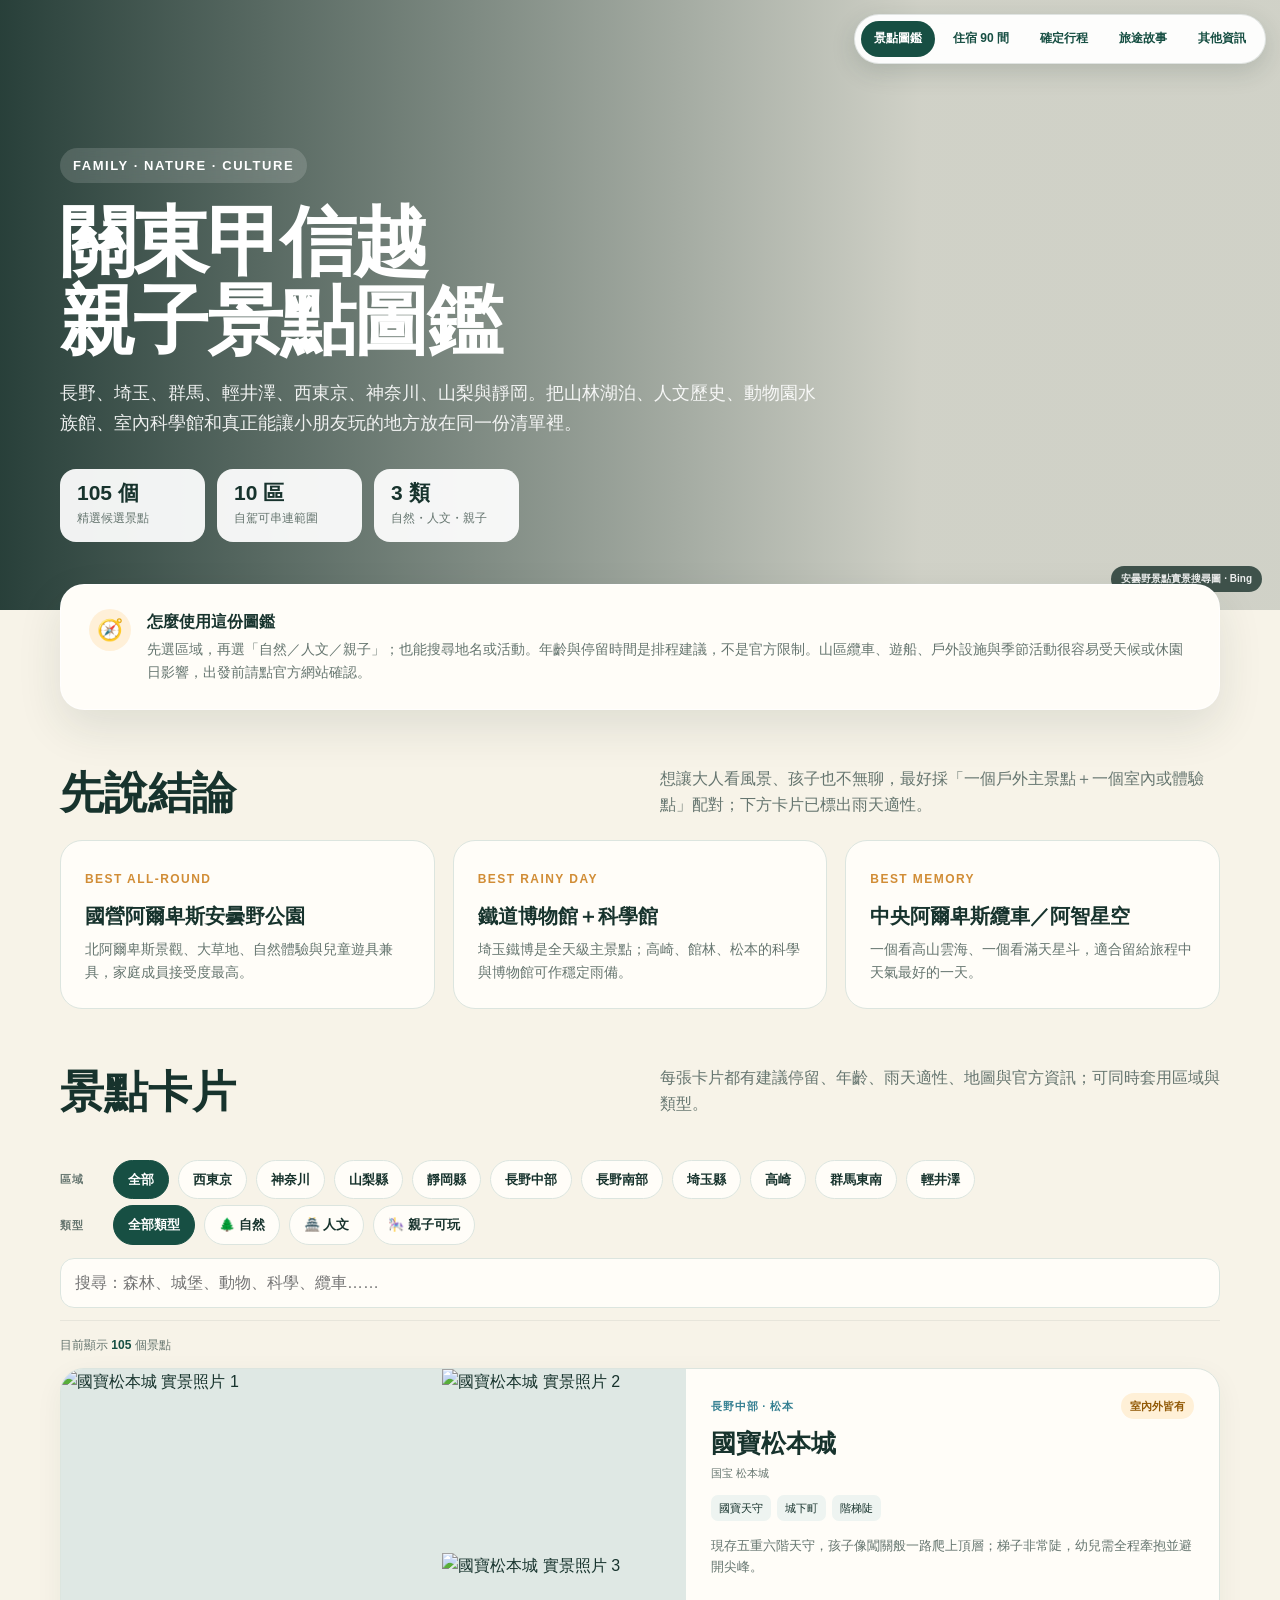
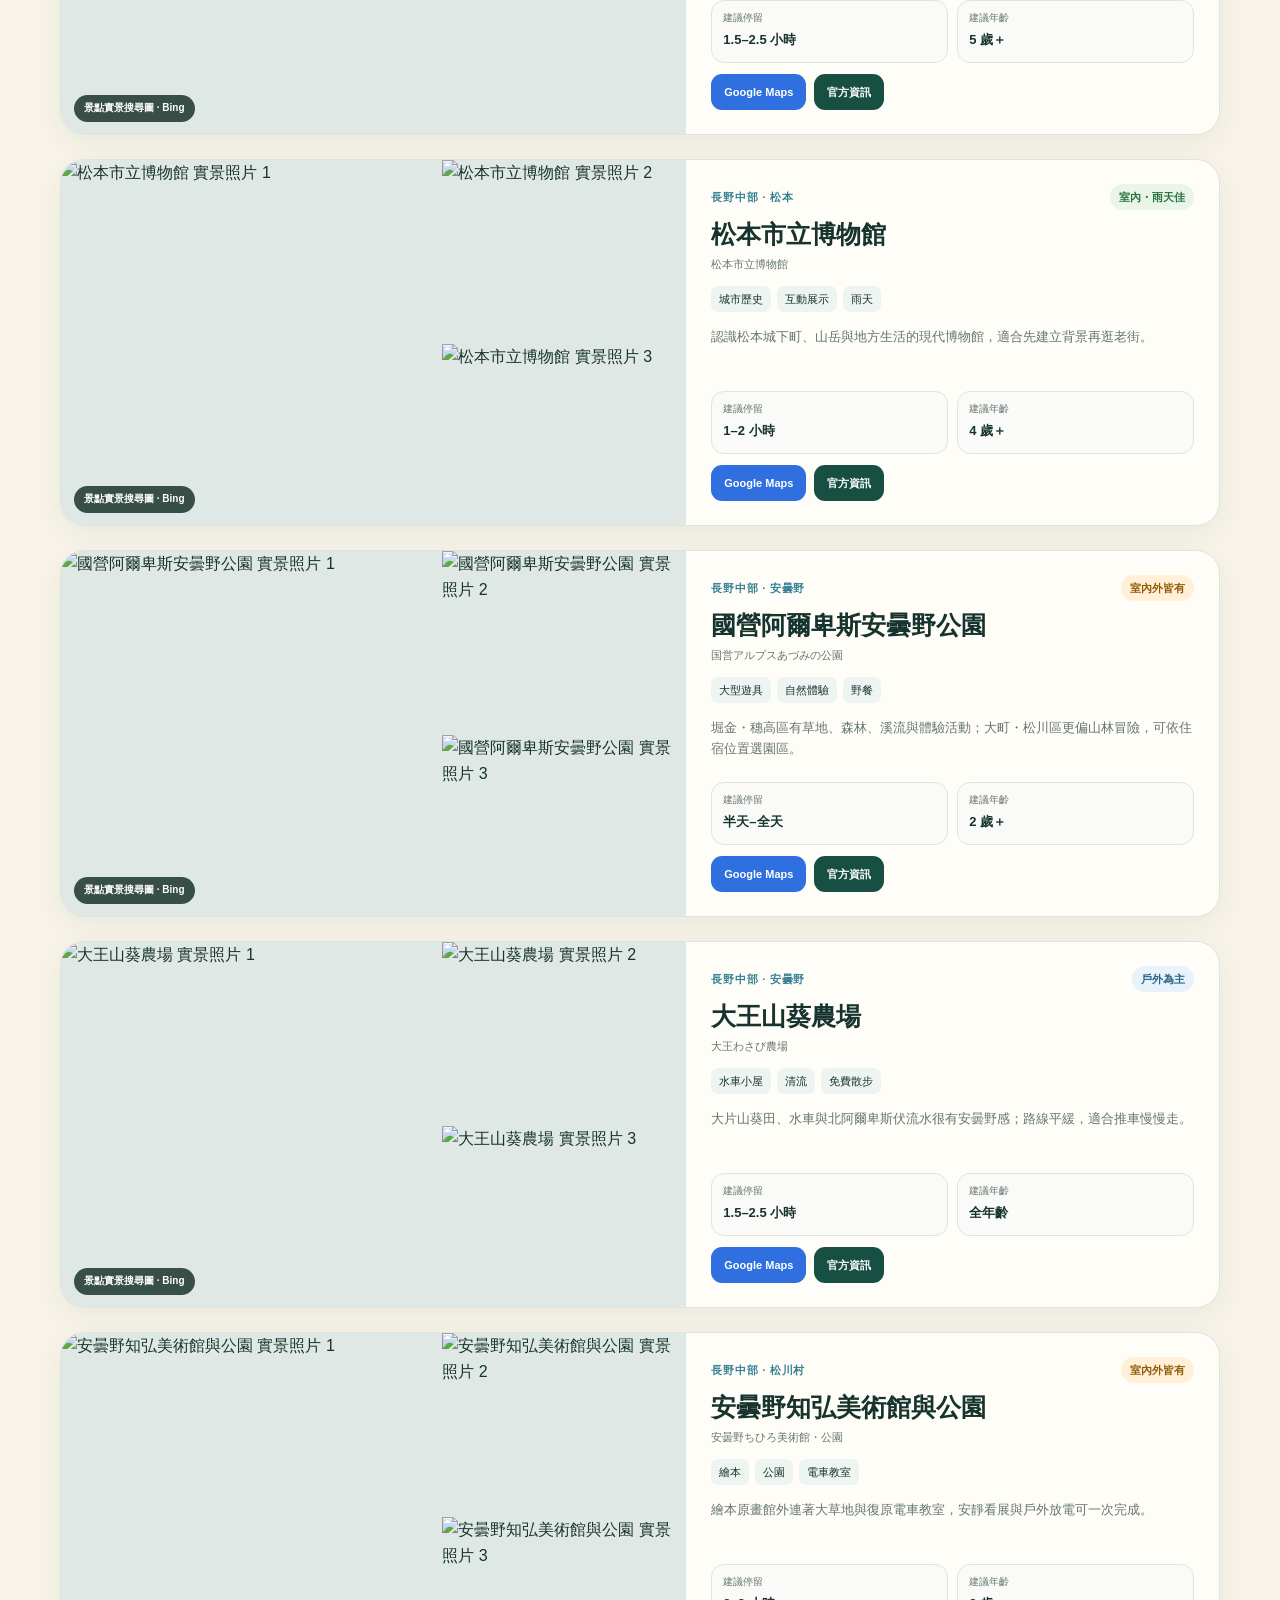
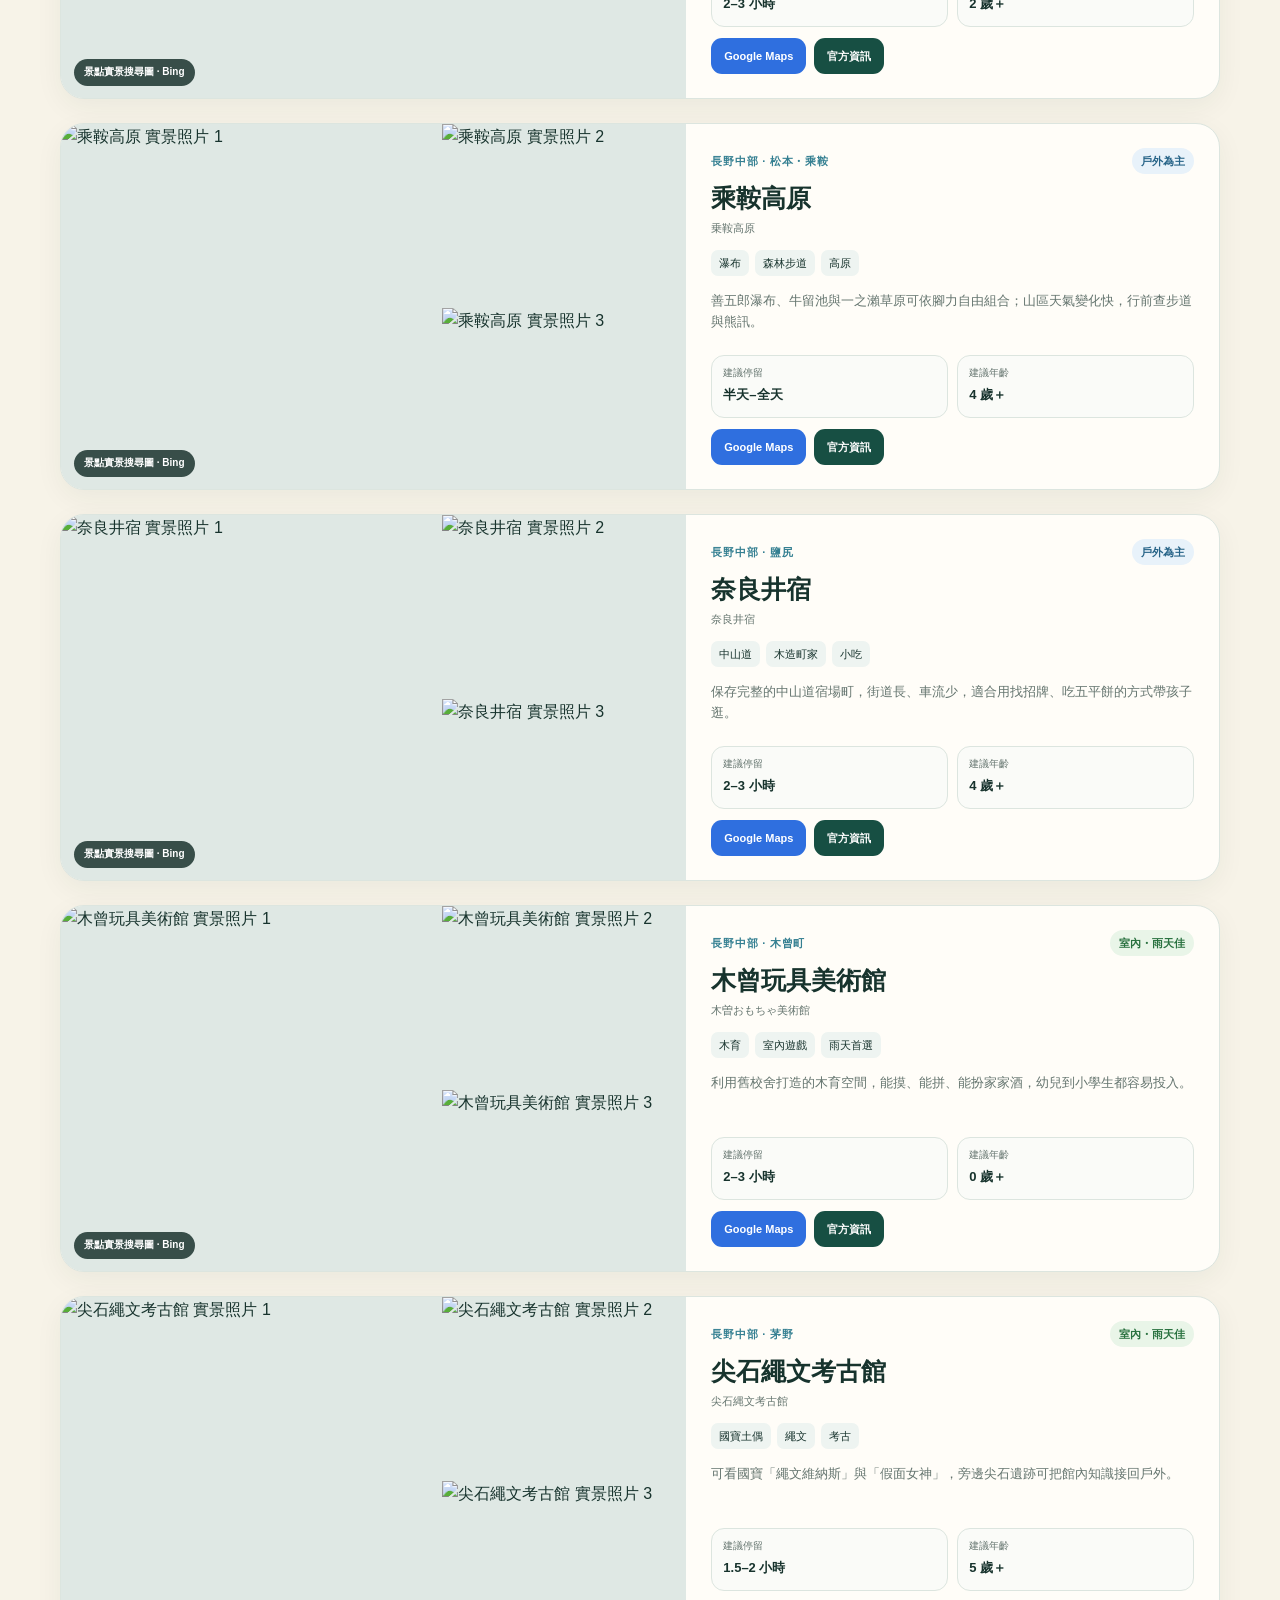
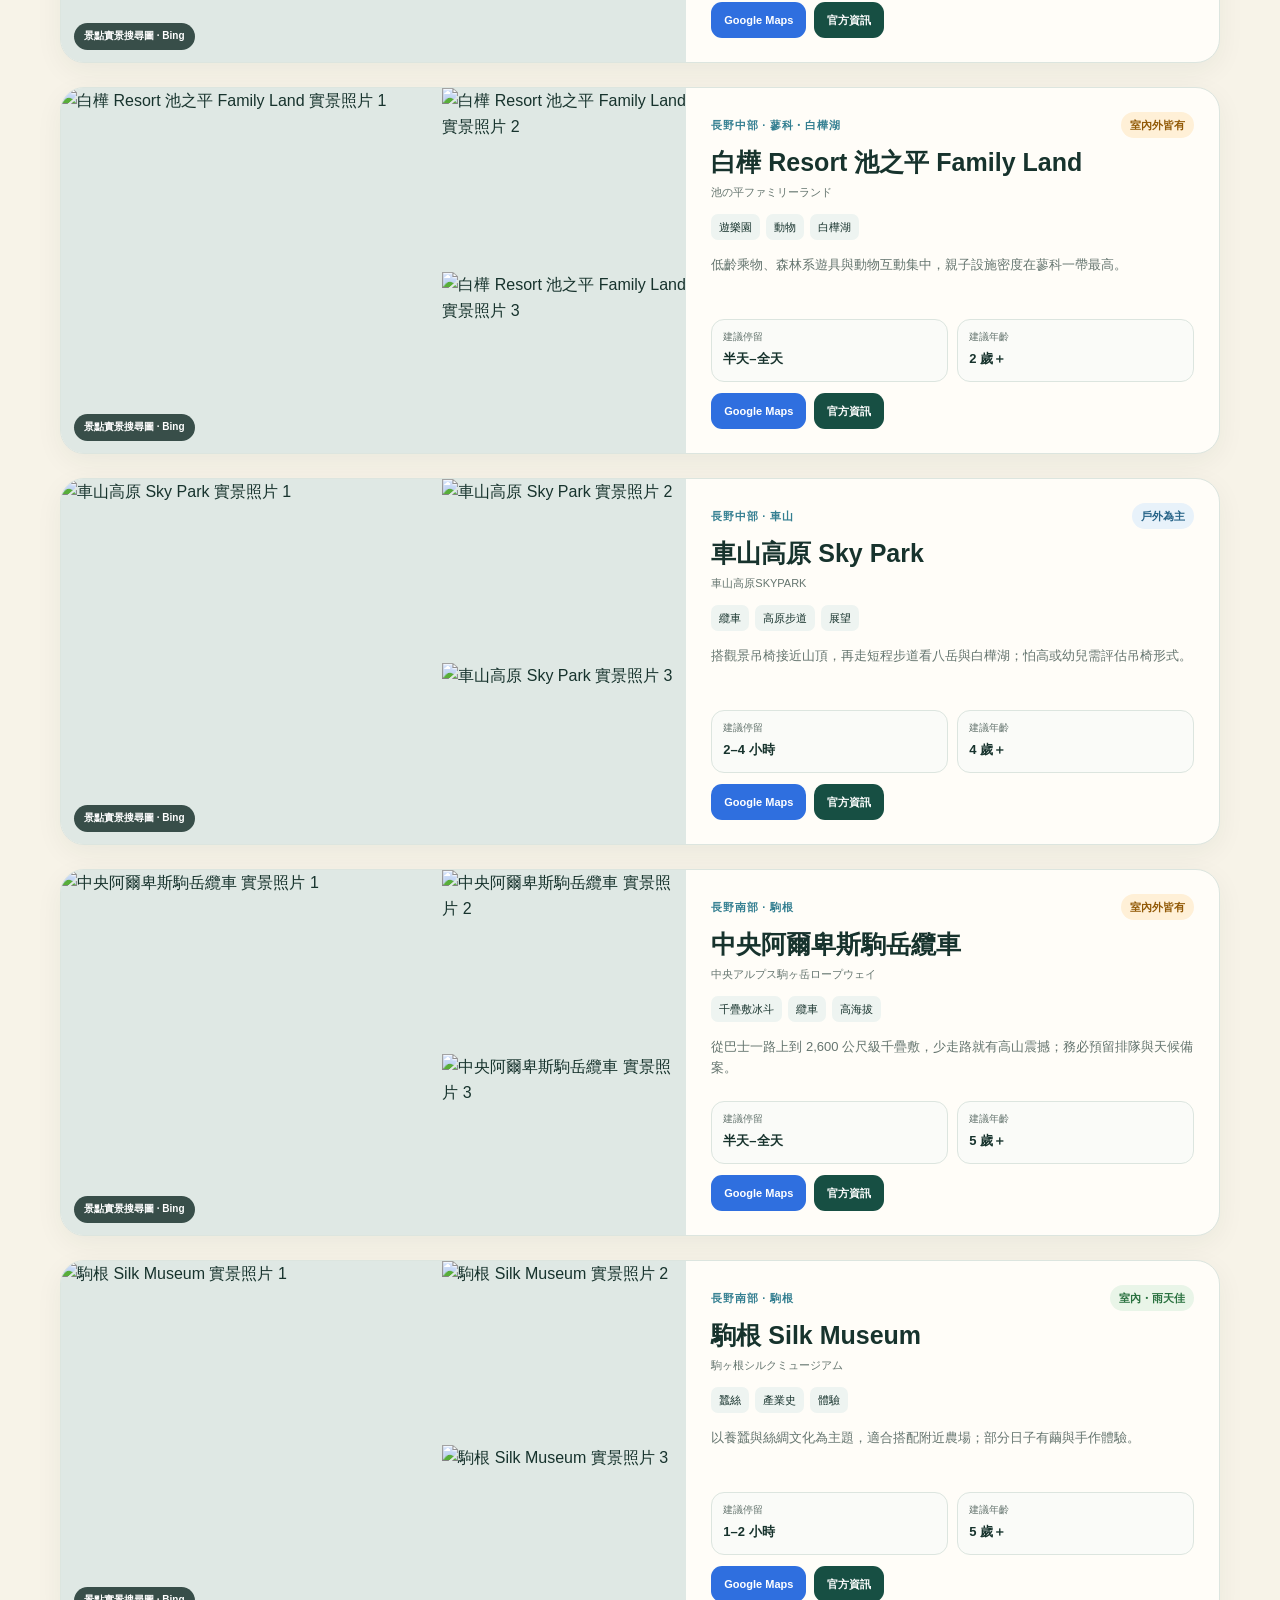
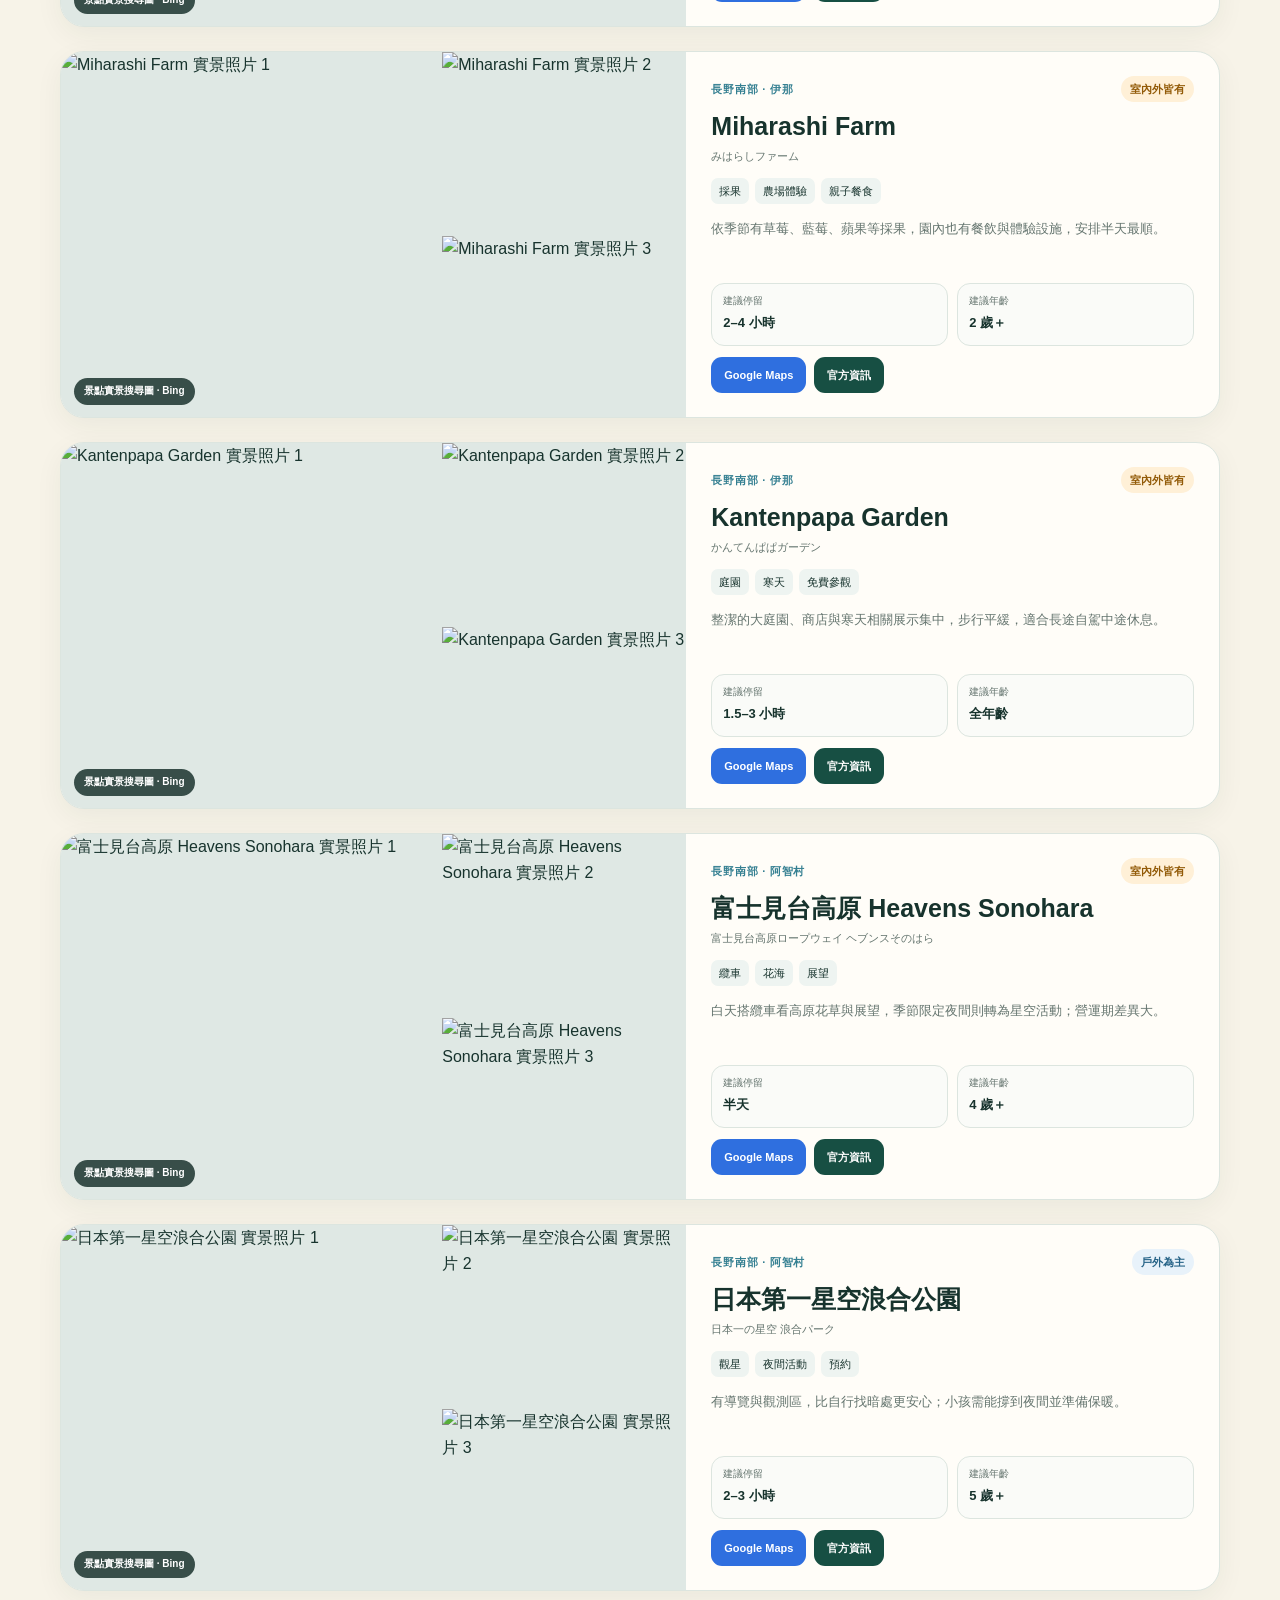
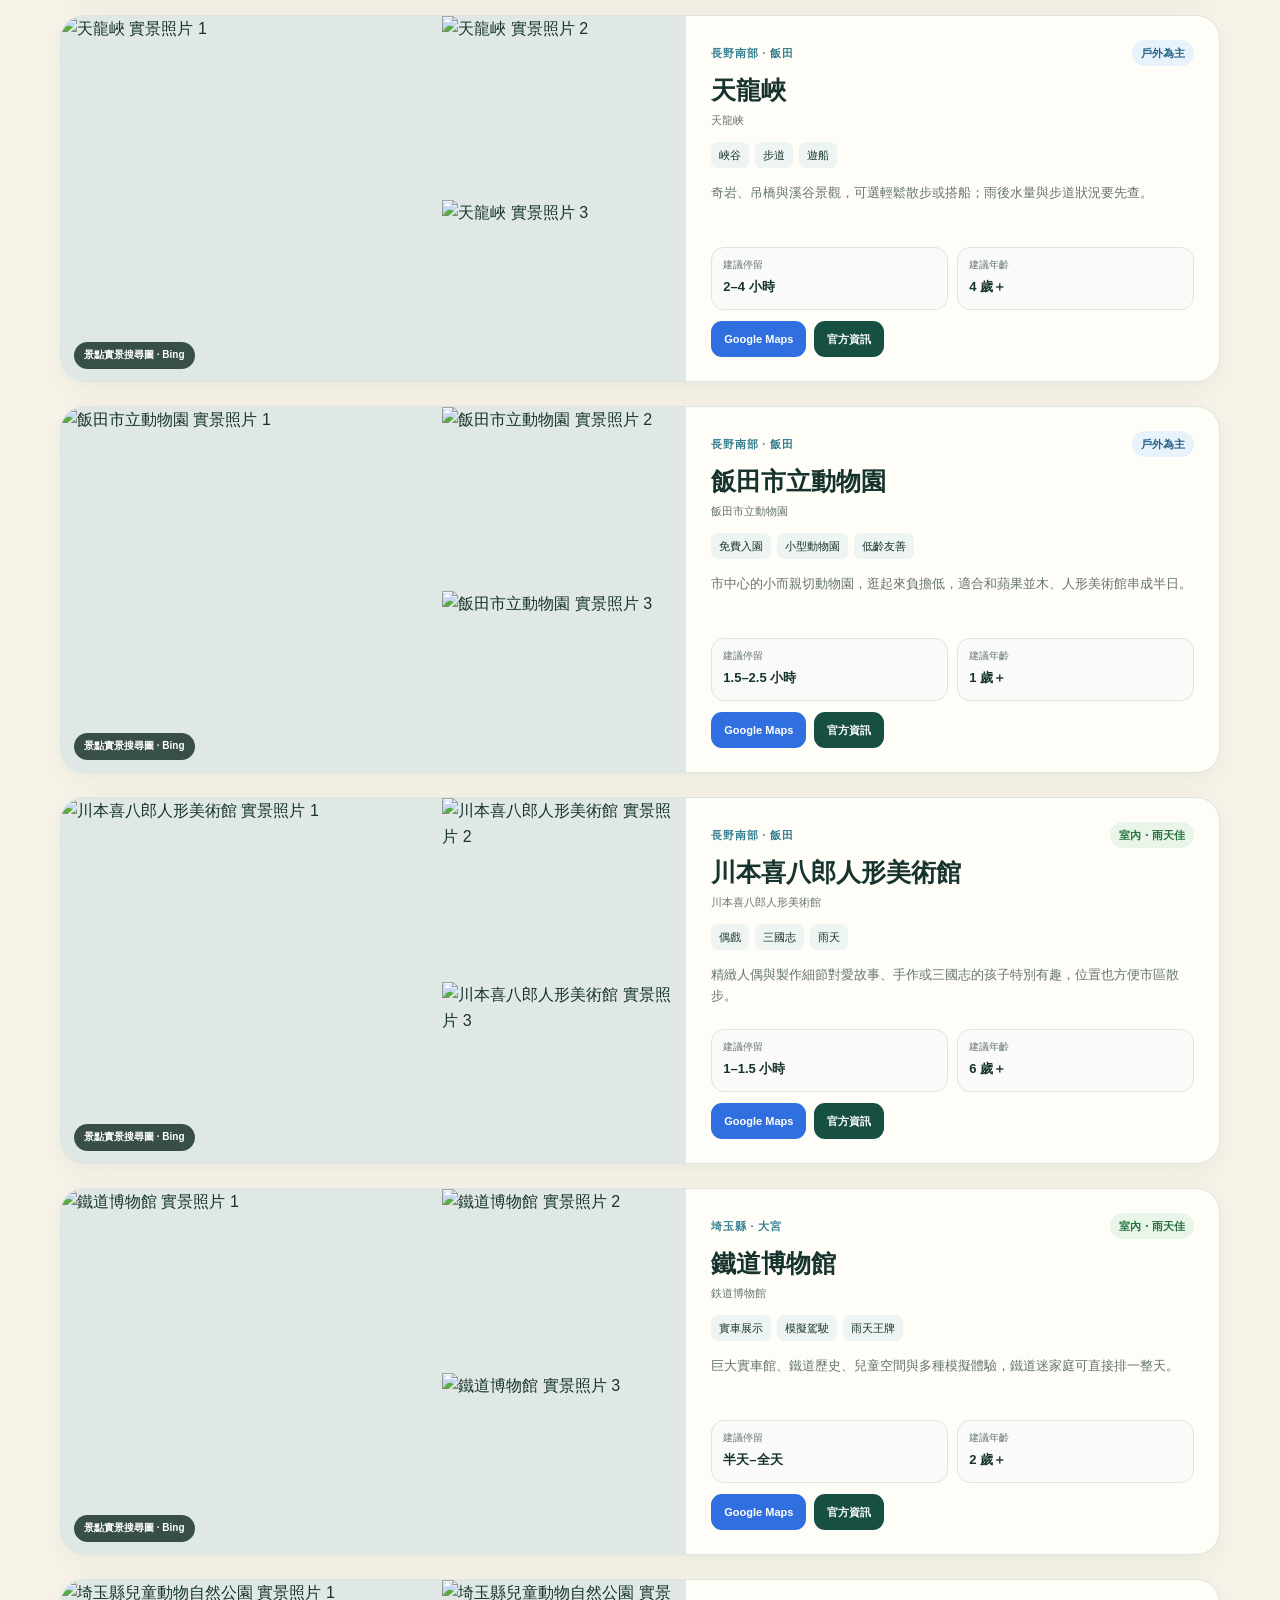
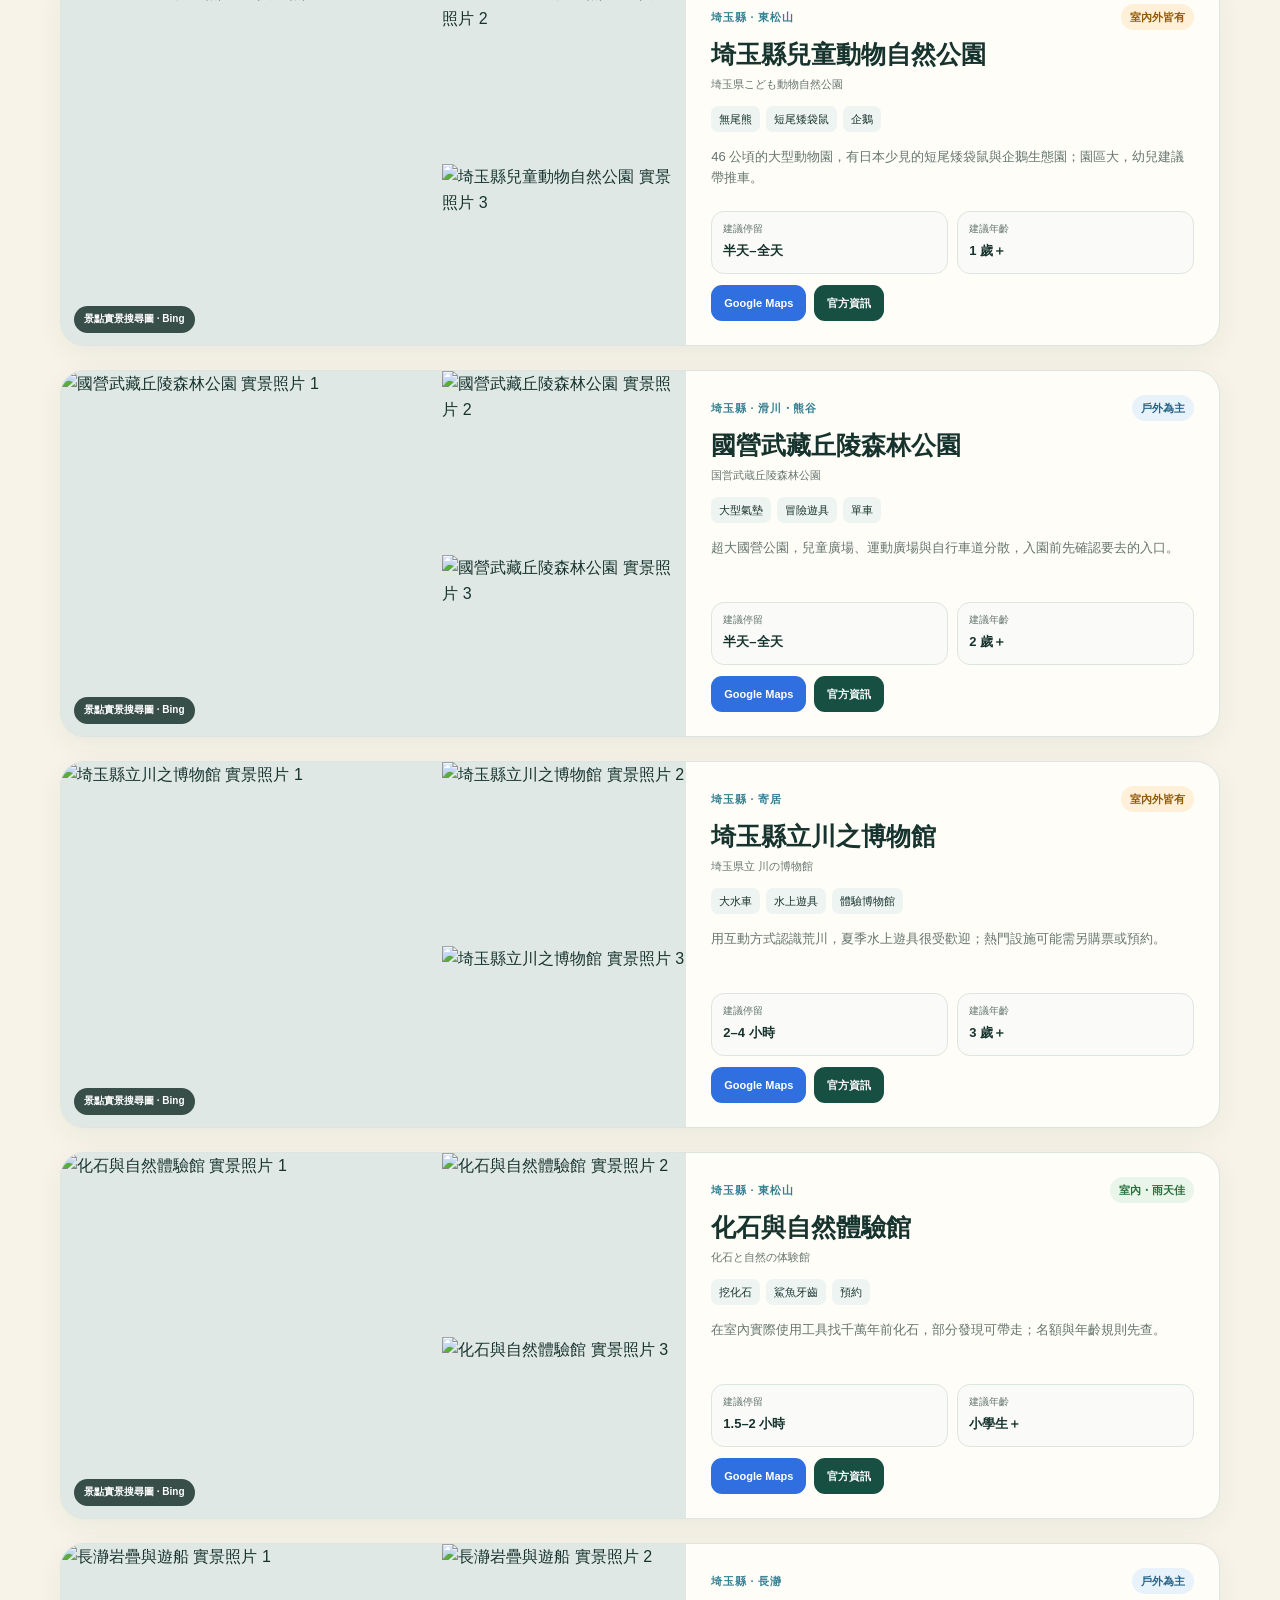
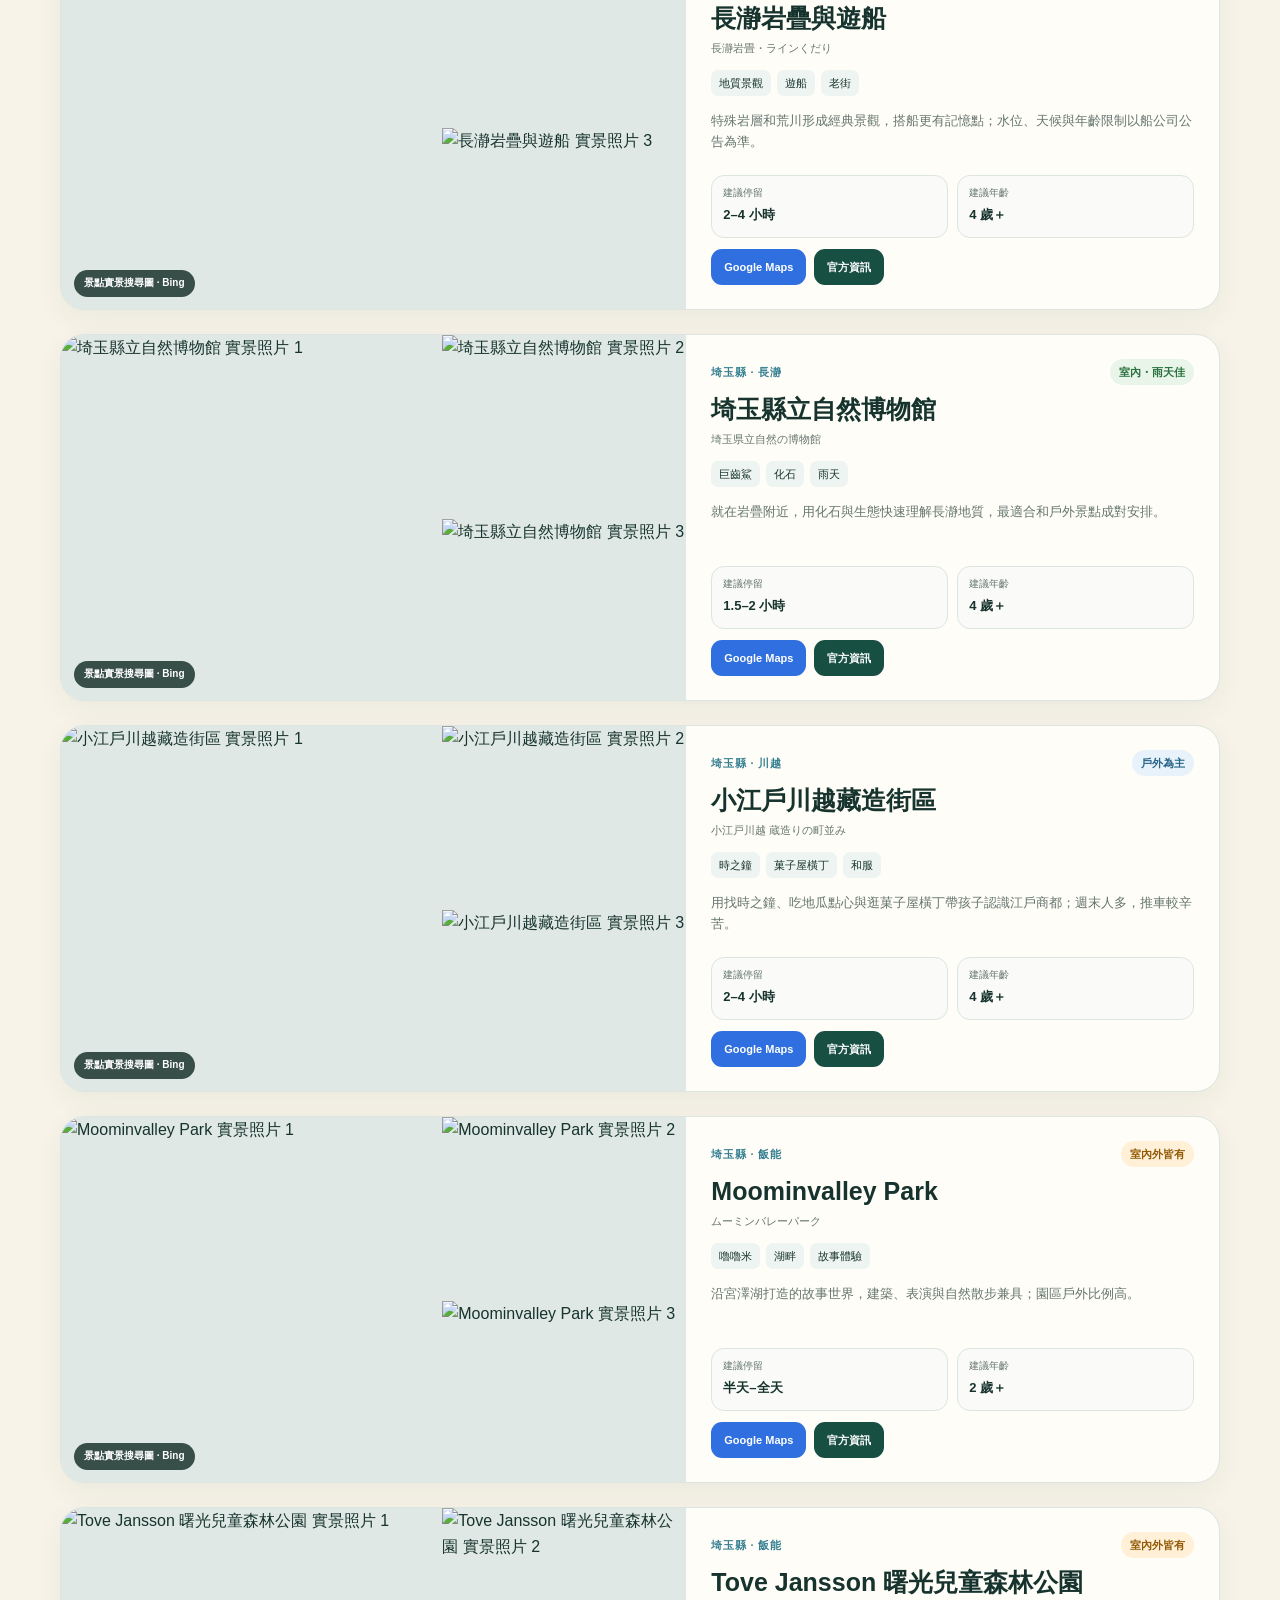
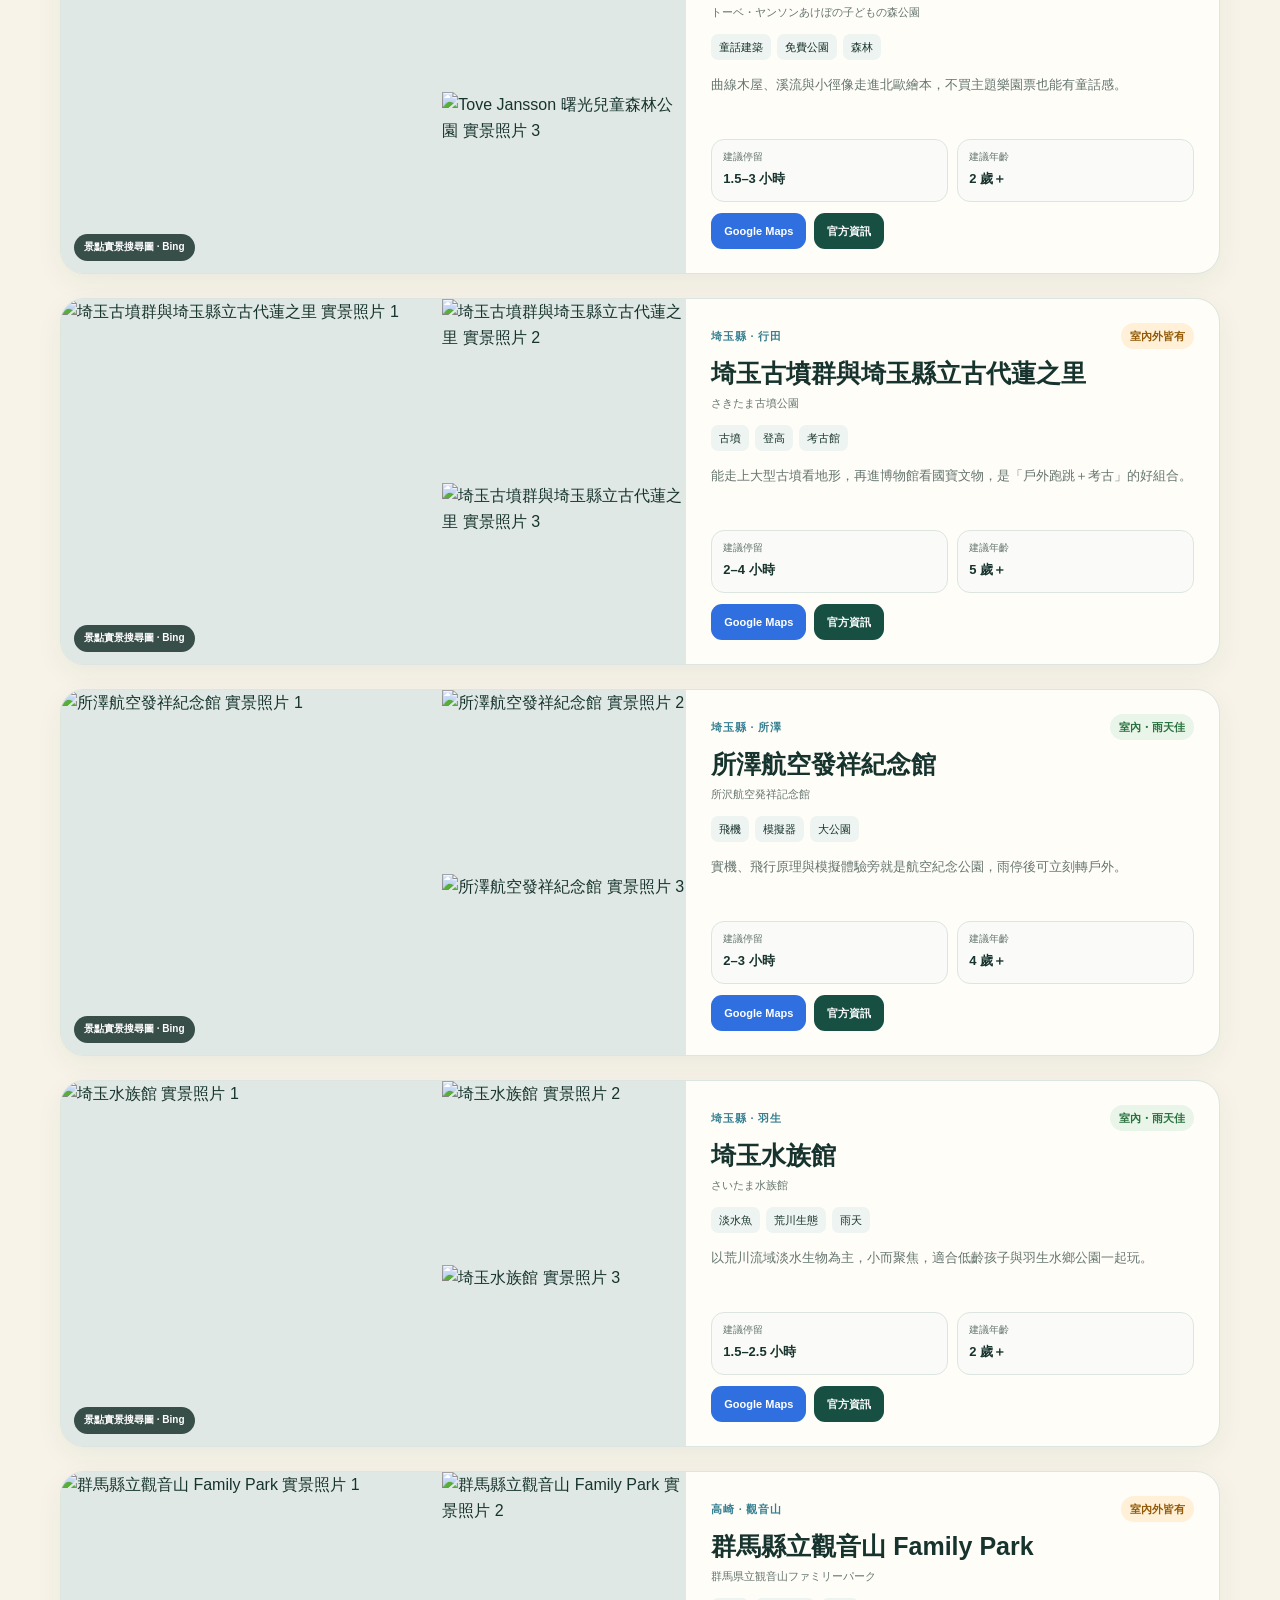
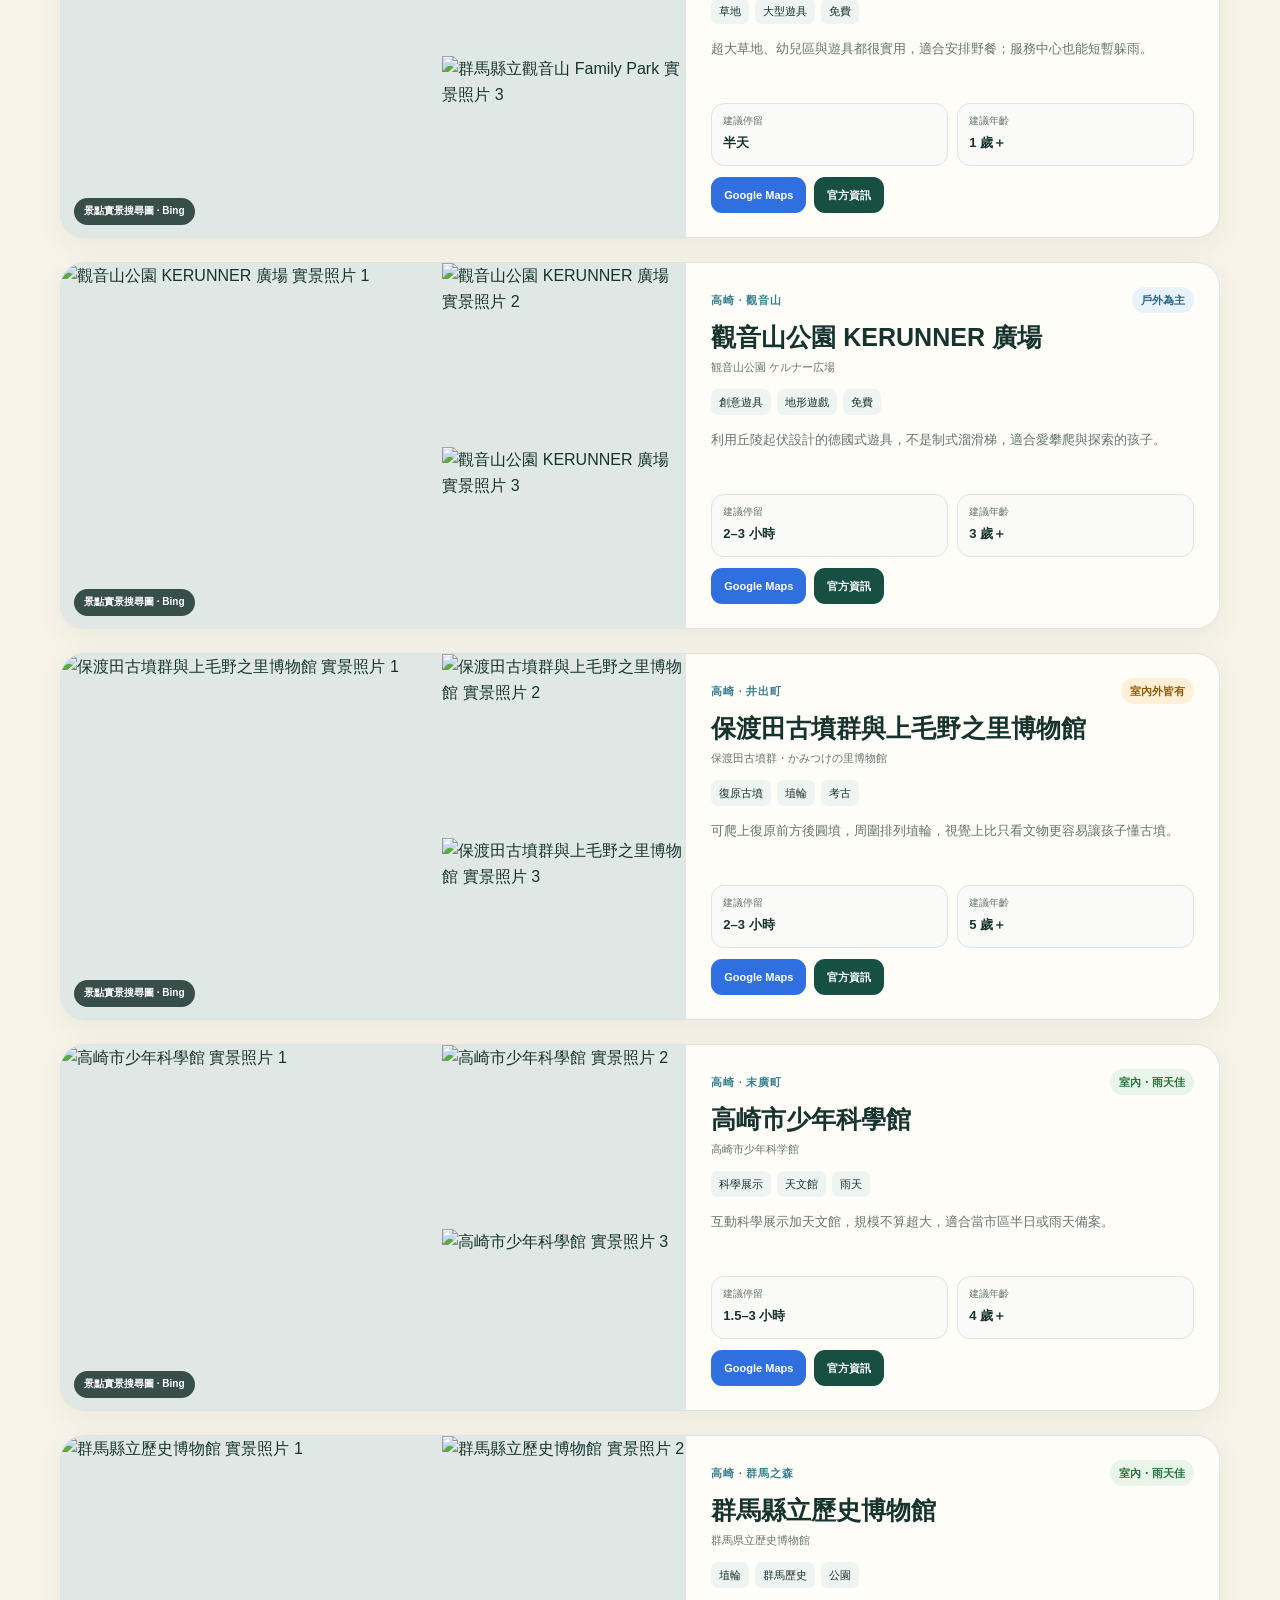
==== commit bce01fee: "Confirm HOTEL CLAD and rebuild itinerary" ====
--- a/index.html
+++ b/index.html
@@ -25,7 +25,7 @@
   <style>.back-top{position:fixed;right:18px;bottom:18px;z-index:40;border:0;border-radius:999px;background:var(--pine);color:#fff;padding:11px 15px;font:inherit;font-size:12px;font-weight:900;box-shadow:0 10px 28px rgba(23,51,45,.28);cursor:pointer;opacity:0;visibility:hidden;transform:translateY(8px);transition:.2s}.back-top.show{opacity:1;visibility:visible;transform:none}.back-top:focus-visible{outline:3px solid #f3c878;outline-offset:3px}</style>
 </head>
 <body>
-  <nav class="site-switch" aria-label="網站內容"><a class="active" href="./">景點圖鑑</a><a href="hotels.html">住宿 90 間</a><a href="itinerary.html">三種行程</a><a href="stories.html">旅途故事</a><a href="info.html">其他資訊</a></nav>
+  <nav class="site-switch" aria-label="網站內容"><a class="active" href="./">景點圖鑑</a><a href="hotels.html">住宿 90 間</a><a href="itinerary.html">確定行程</a><a href="stories.html">旅途故事</a><a href="info.html">其他資訊</a></nav>
   <header class="hero"><div class="sun"></div><div class="hero-inner"><div class="eyebrow">FAMILY · NATURE · CULTURE</div><h1>關東甲信越<br>親子景點圖鑑</h1><p>長野、埼玉、群馬、輕井澤、西東京、神奈川、山梨與靜岡。把山林湖泊、人文歷史、動物園水族館、室內科學館和真正能讓小朋友玩的地方放在同一份清單裡。</p><div class="hero-stats"><div class="hero-stat"><b id="totalStat">—</b><span>精選候選景點</span></div><div class="hero-stat"><b>10 區</b><span>自駕可串連範圍</span></div><div class="hero-stat"><b>3 類</b><span>自然・人文・親子</span></div></div></div><span class="hero-photo-credit">安曇野景點實景搜尋圖 · Bing</span></header>
   <main>
     <aside class="notice"><div class="notice-icon">🧭</div><div><strong>怎麼使用這份圖鑑</strong><p>先選區域，再選「自然／人文／親子」；也能搜尋地名或活動。年齡與停留時間是排程建議，不是官方限制。山區纜車、遊船、戶外設施與季節活動很容易受天候或休園日影響，出發前請點官方網站確認。</p></div></aside>
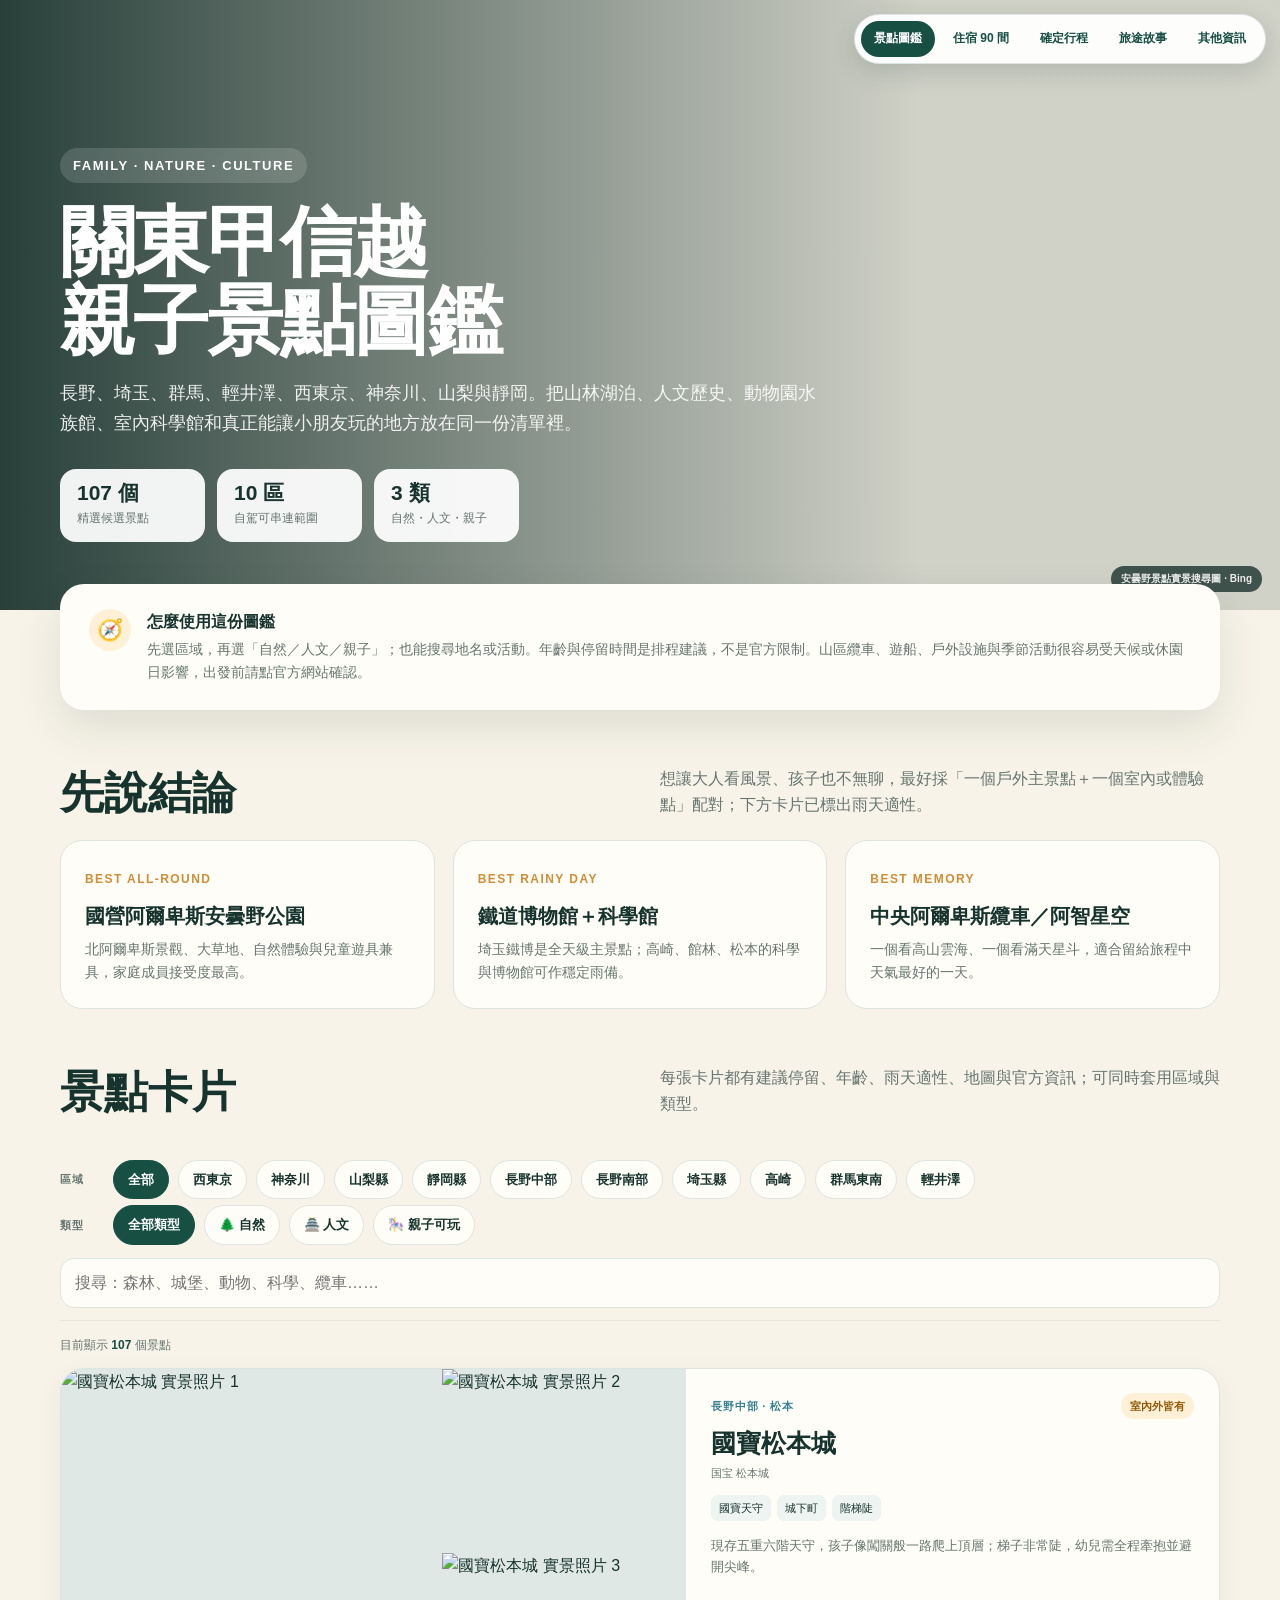
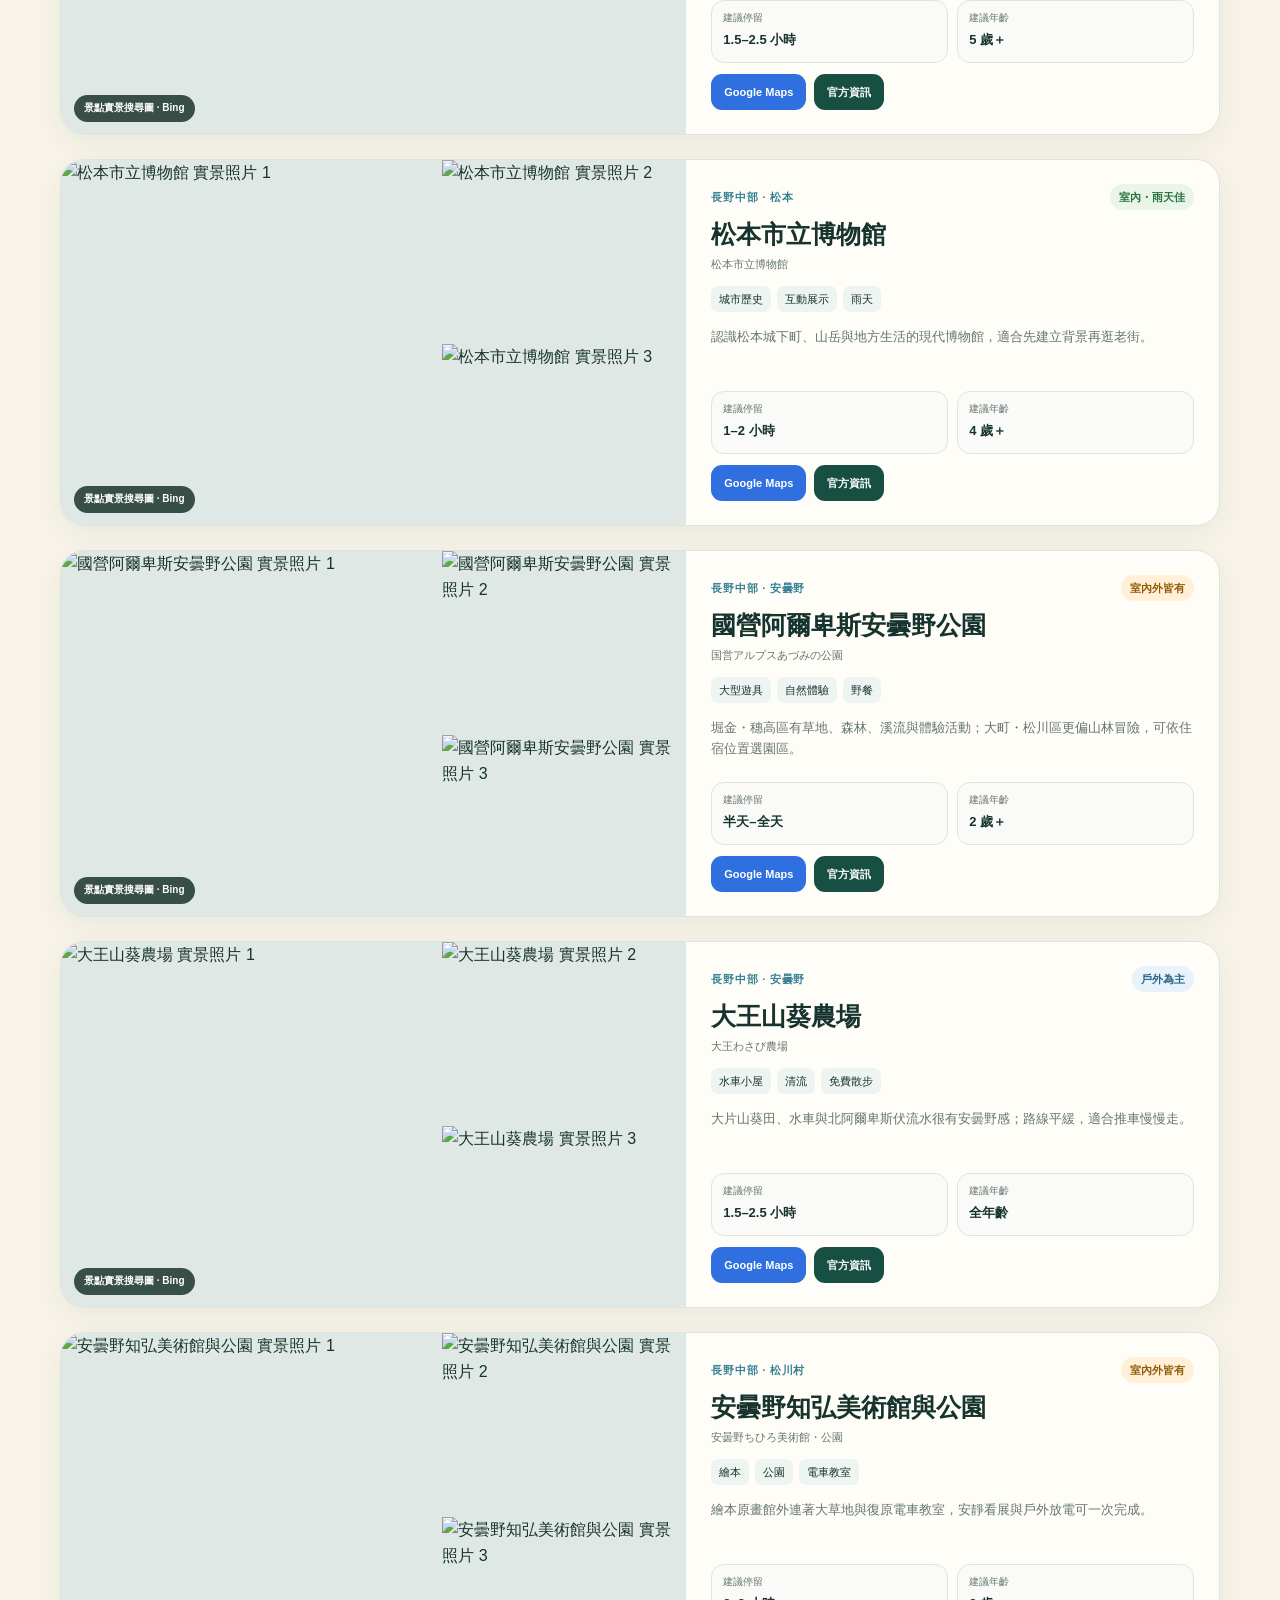
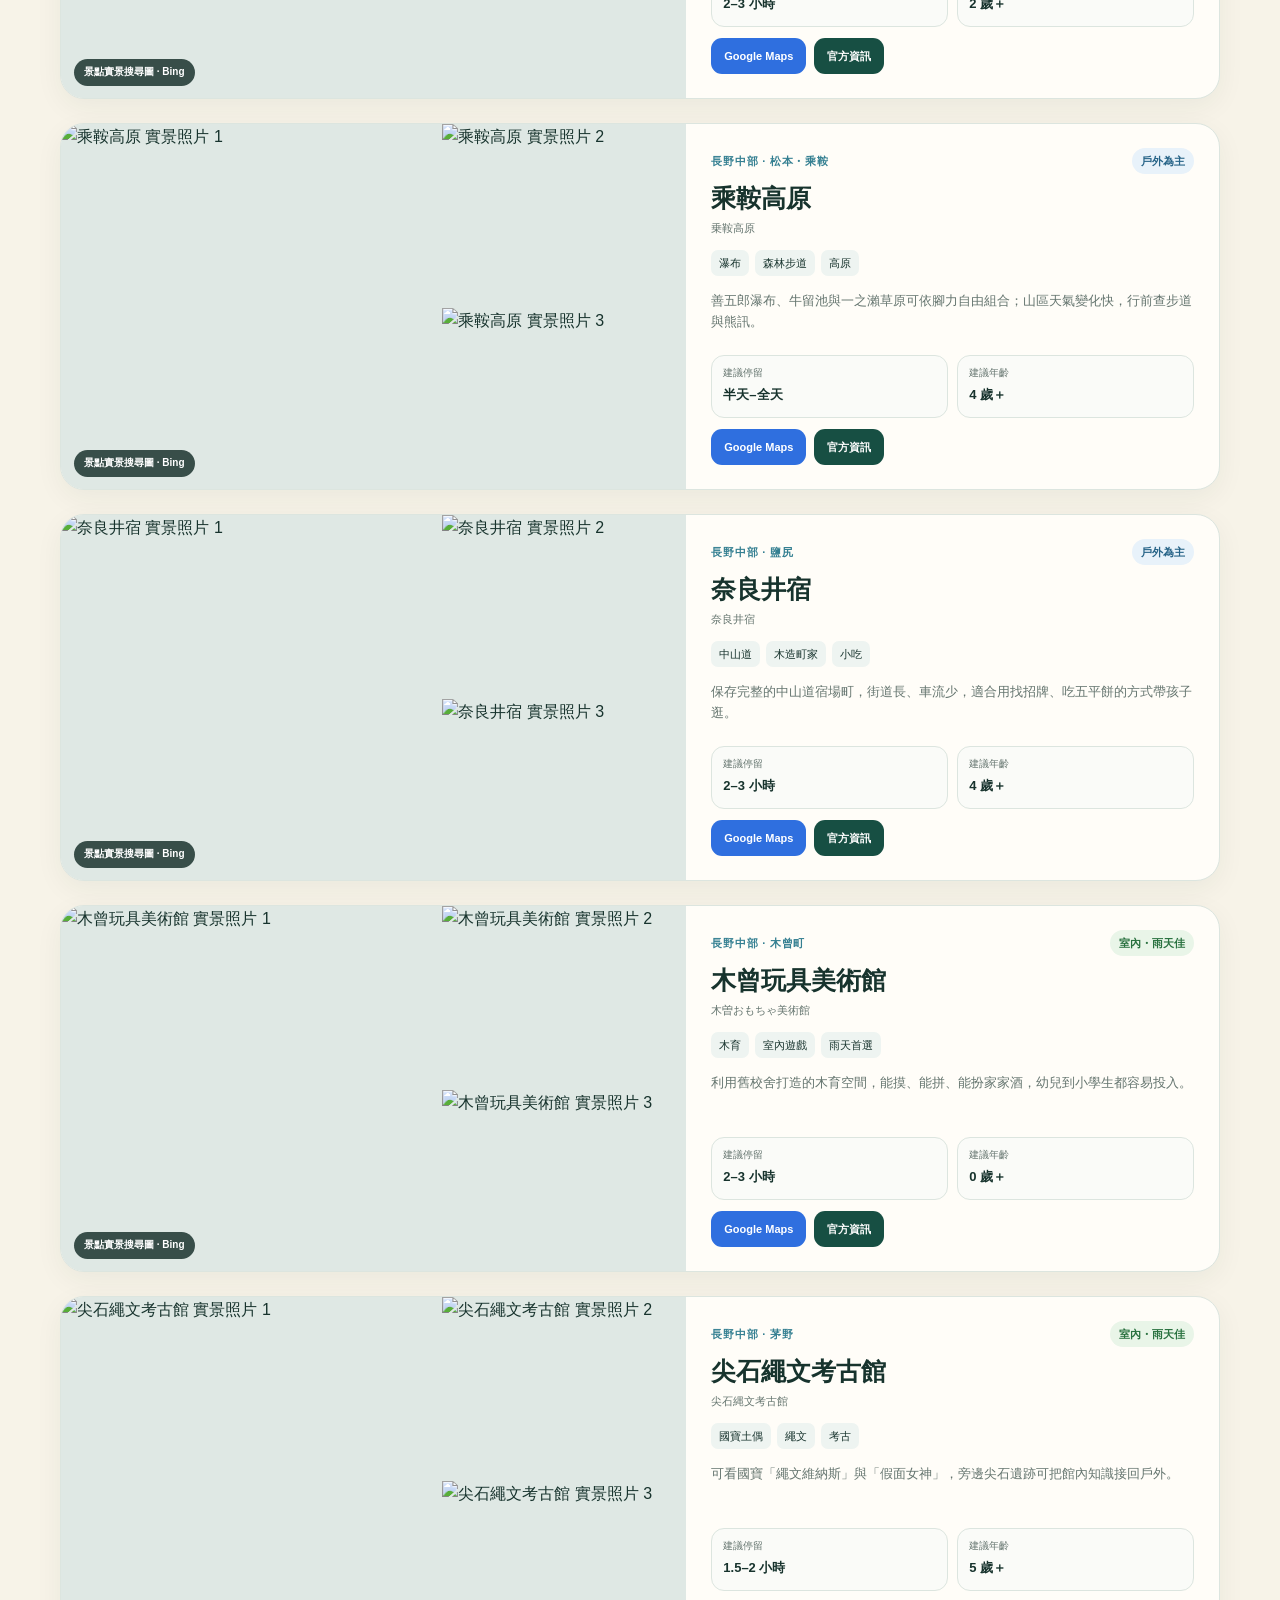
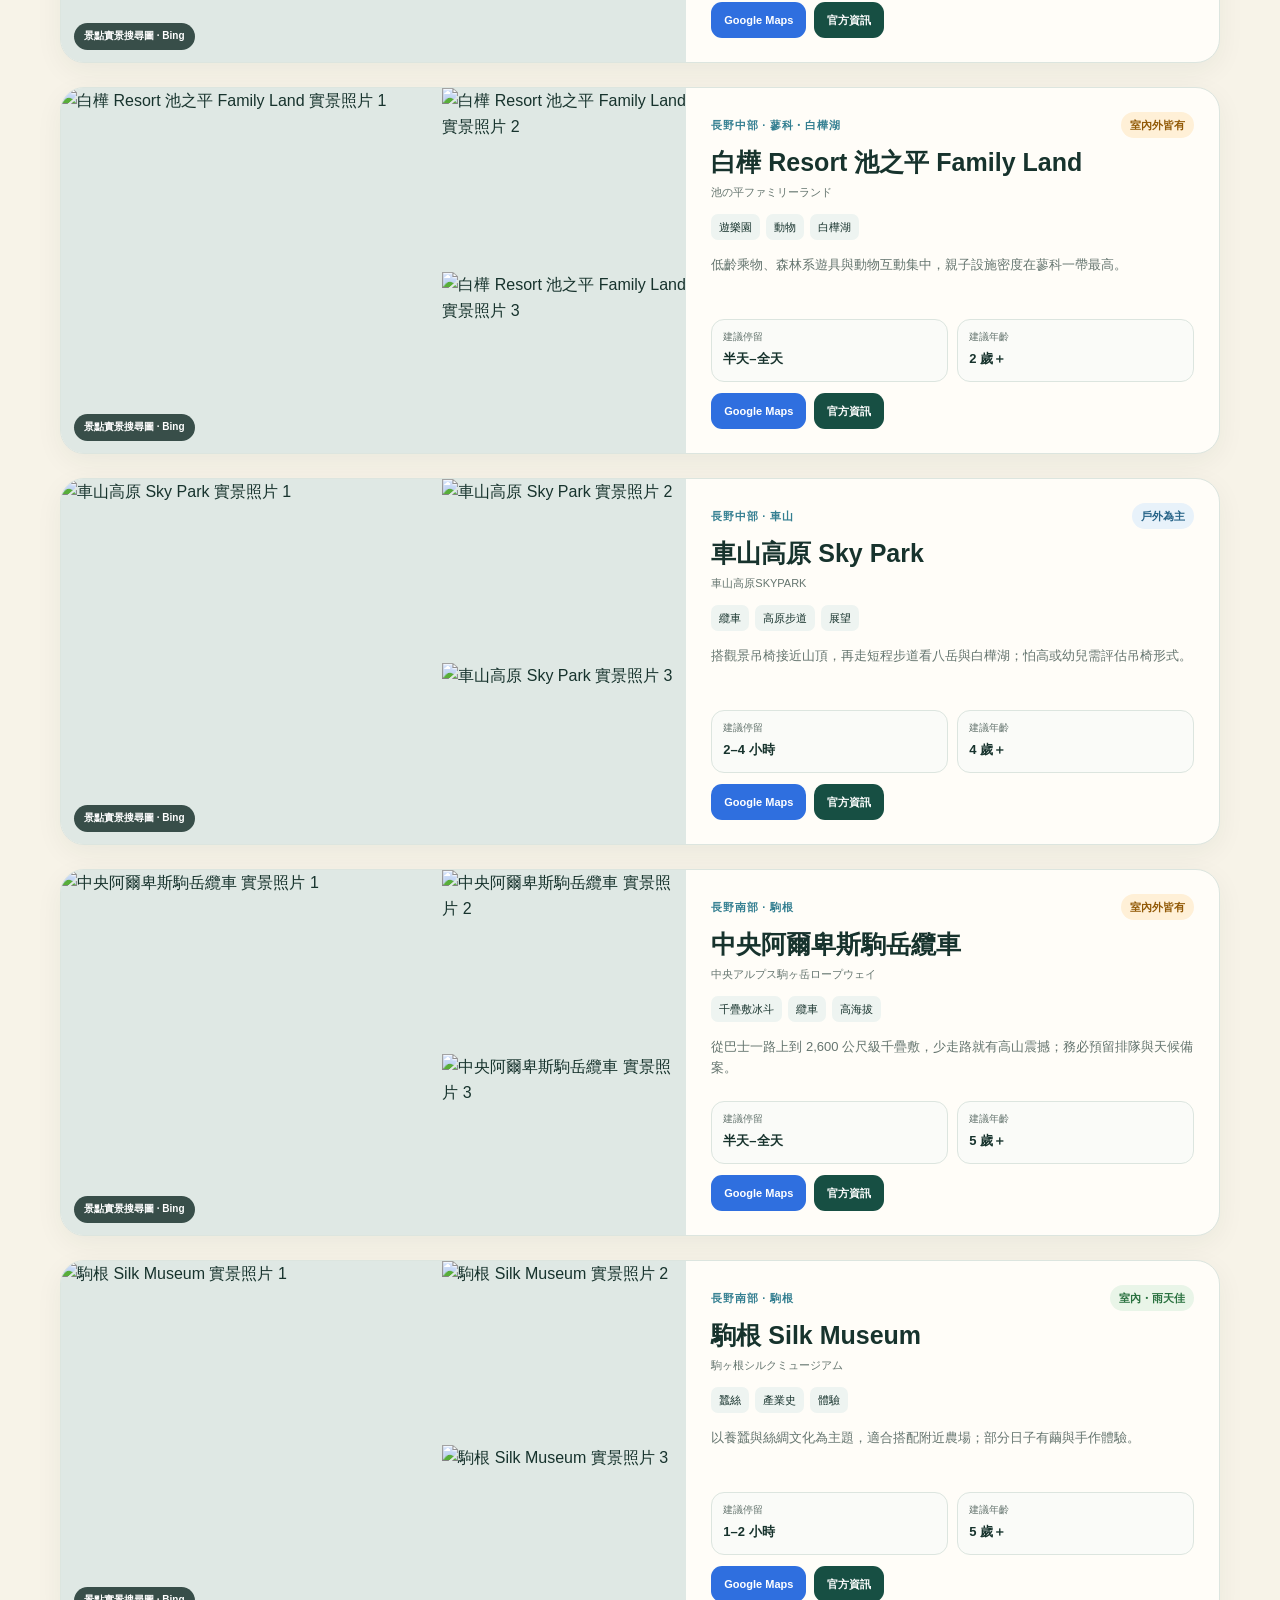
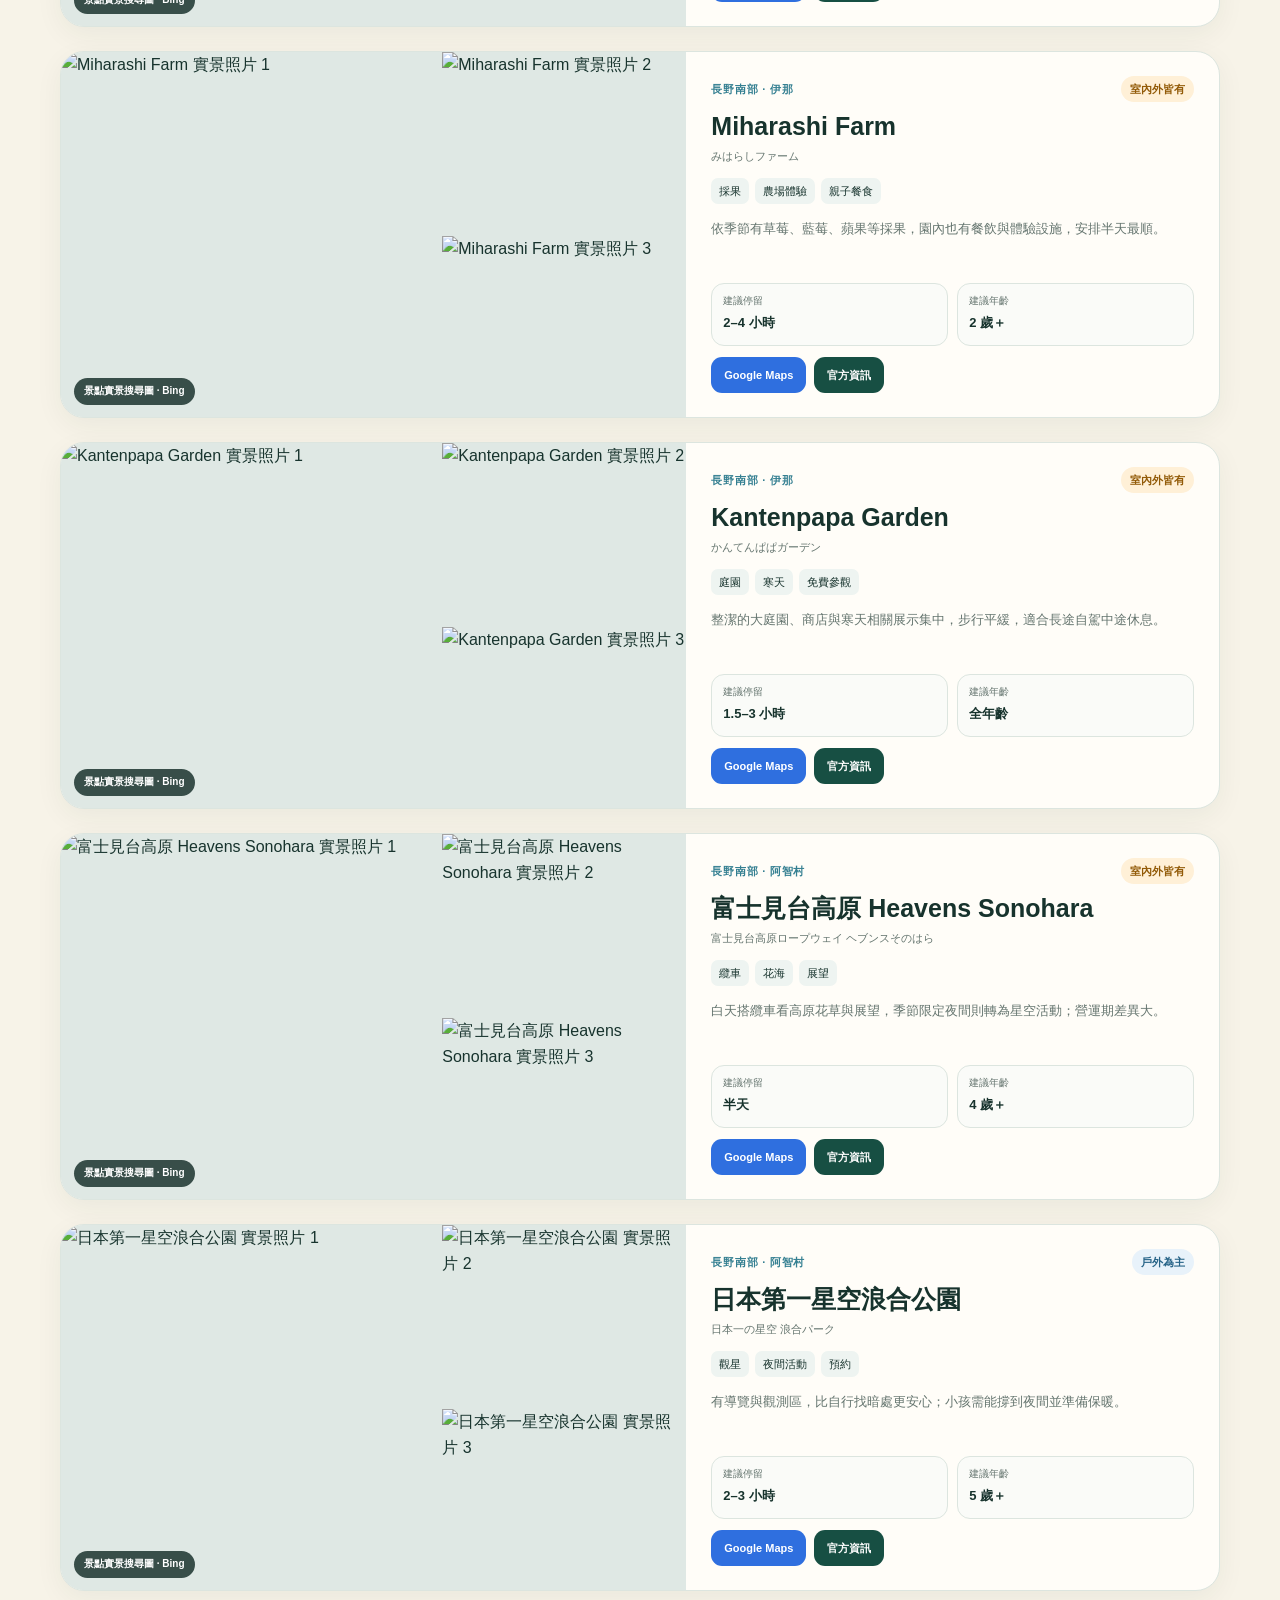
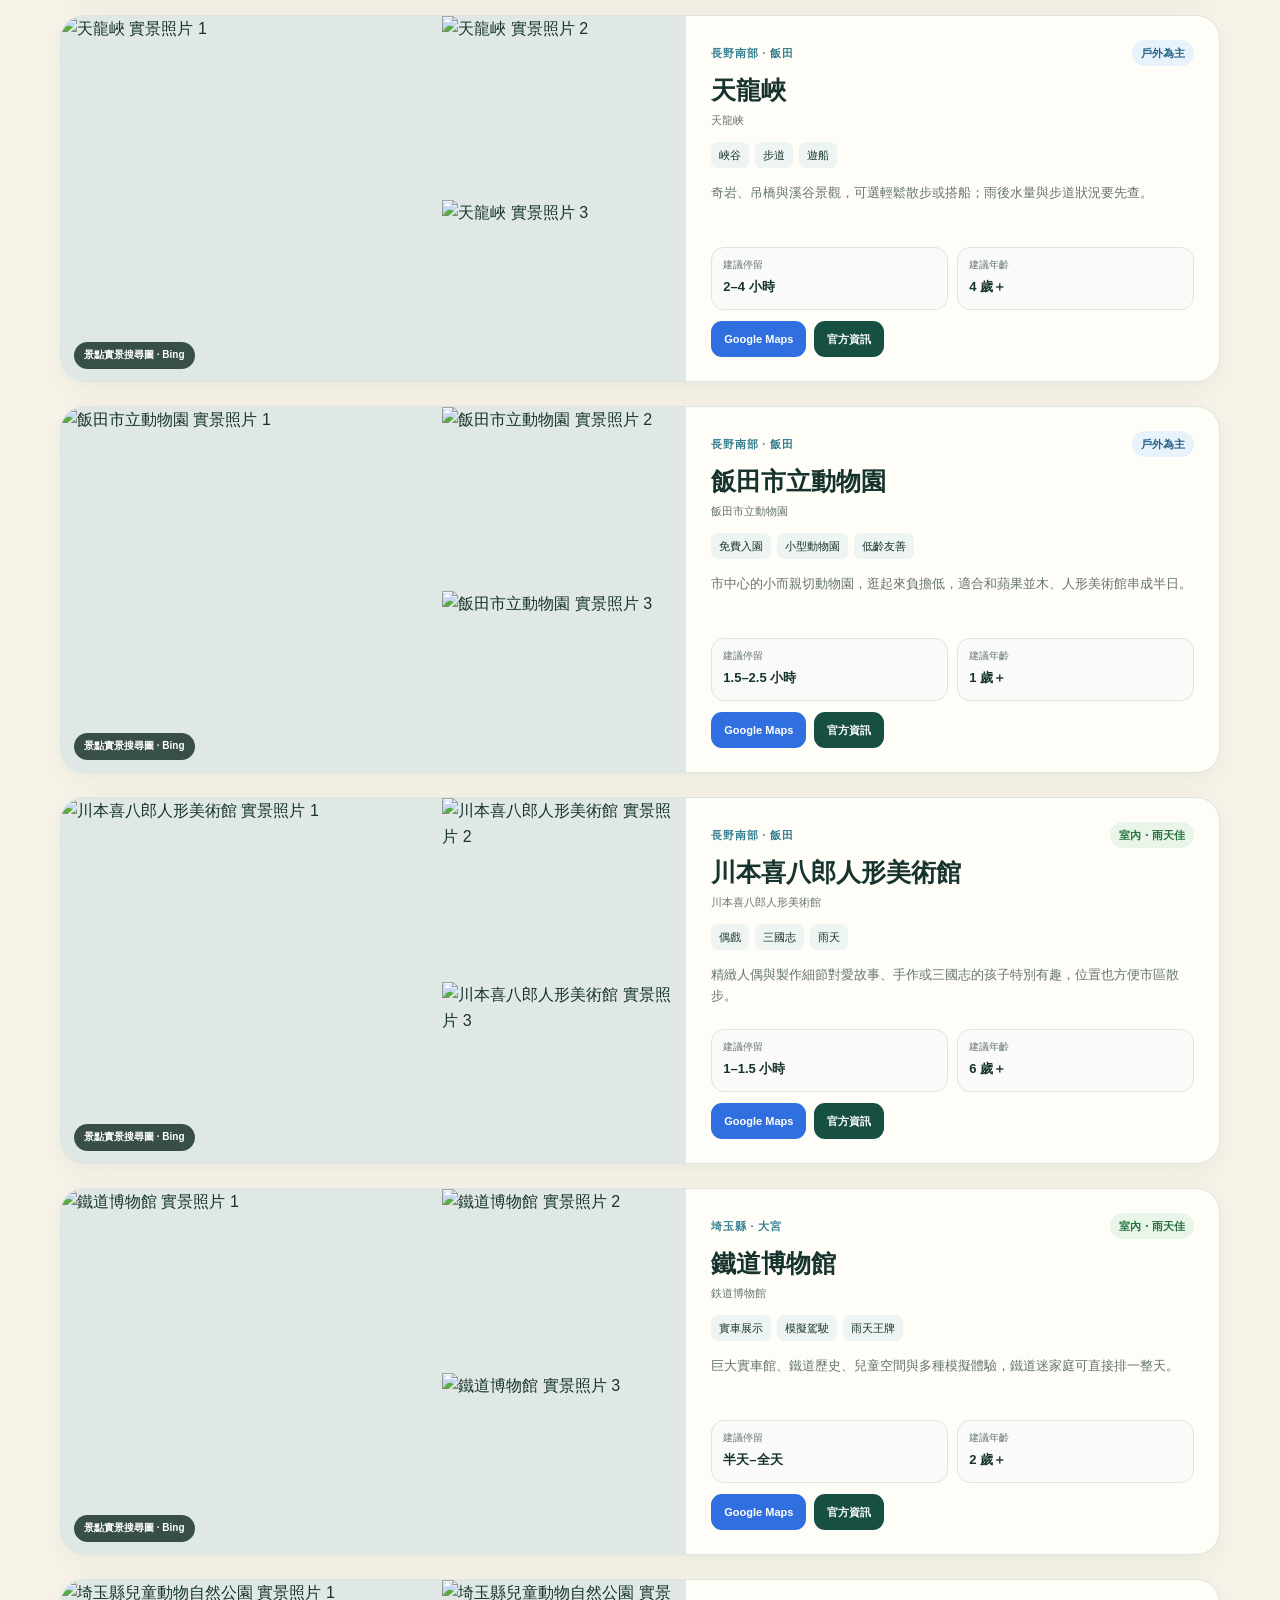
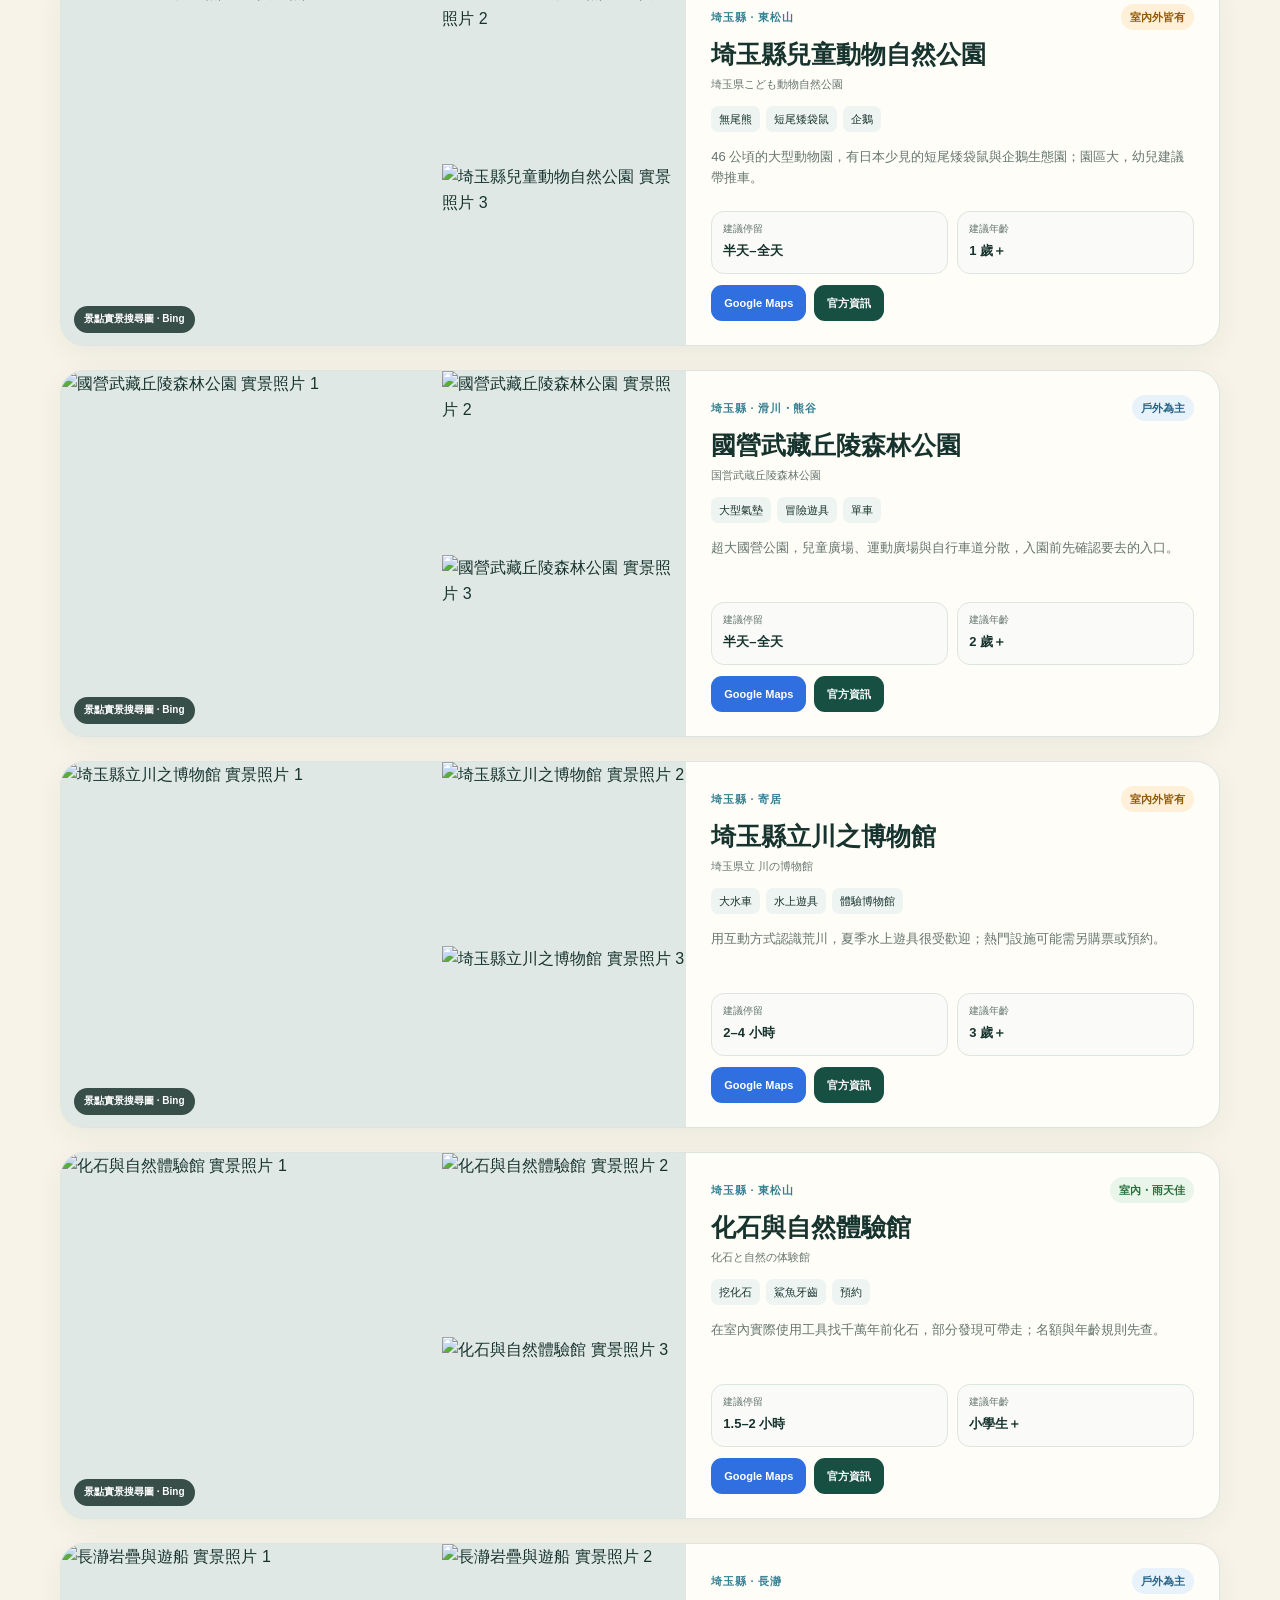
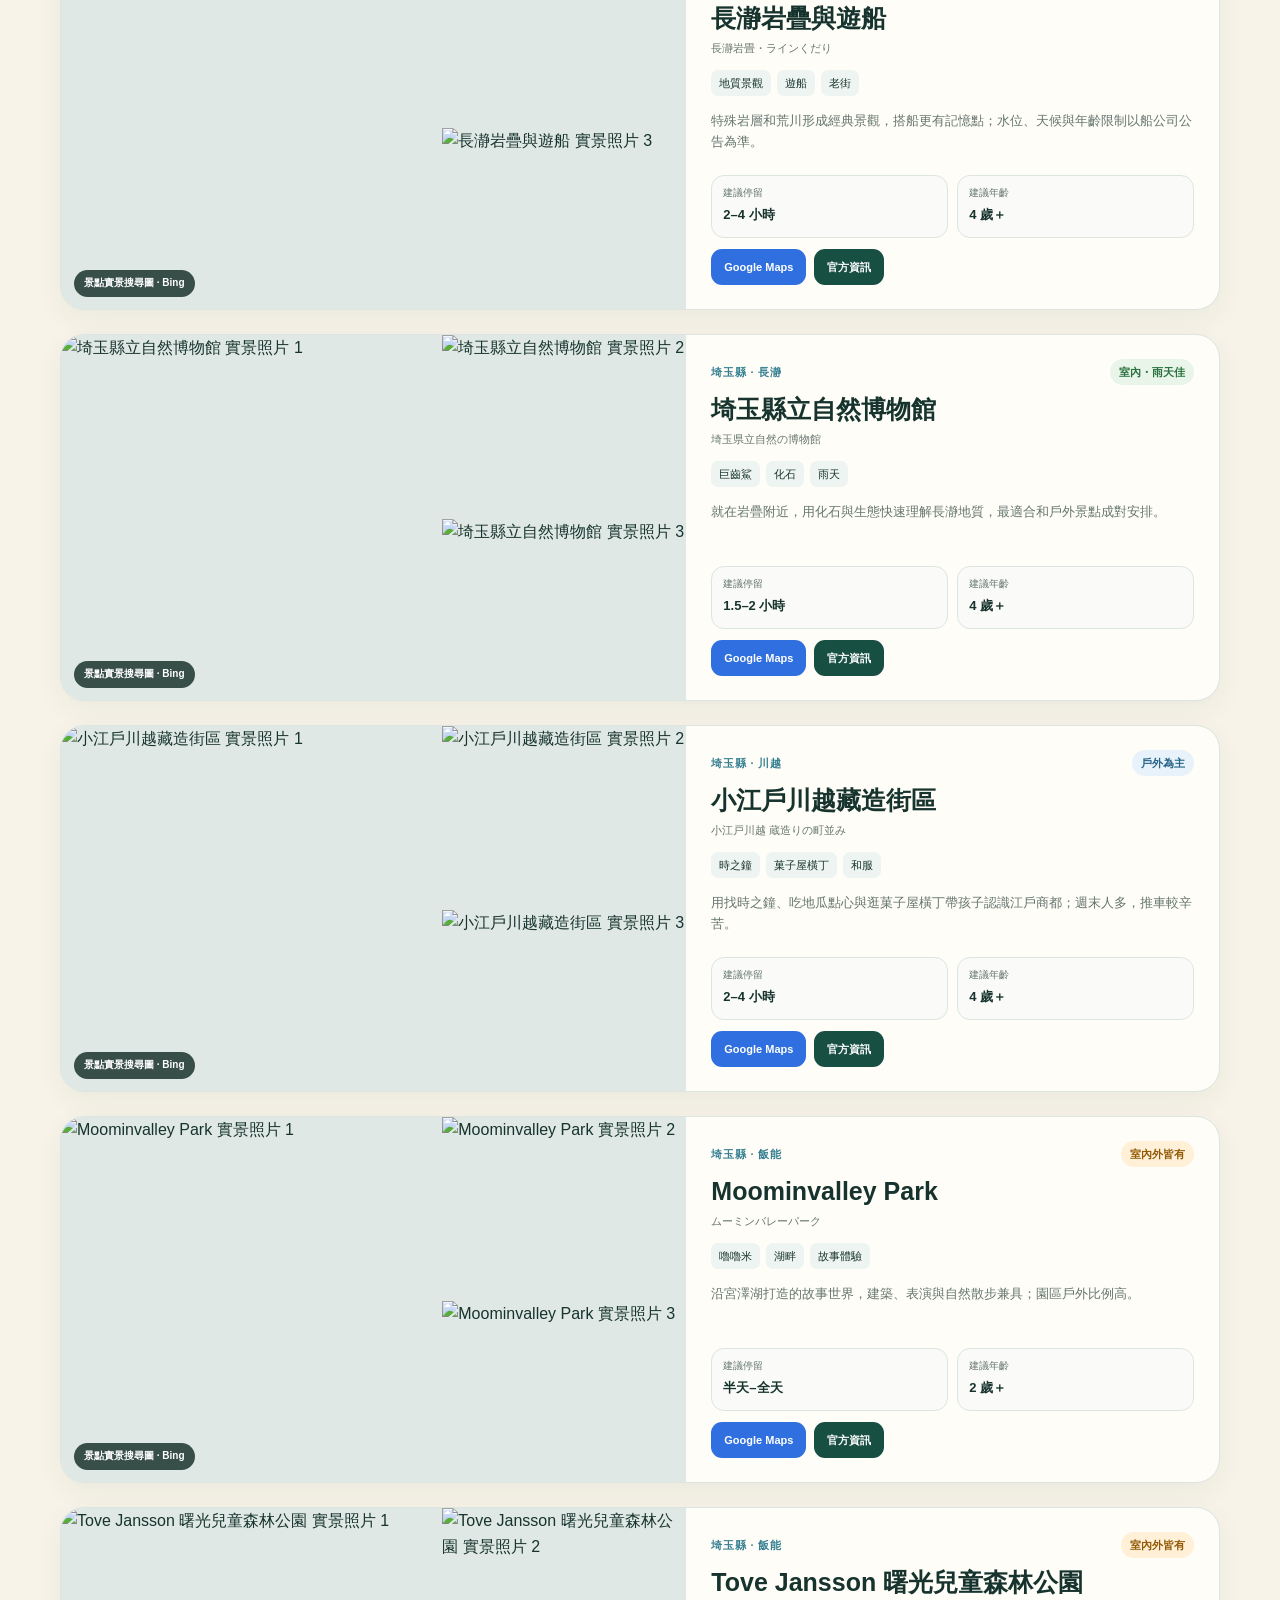
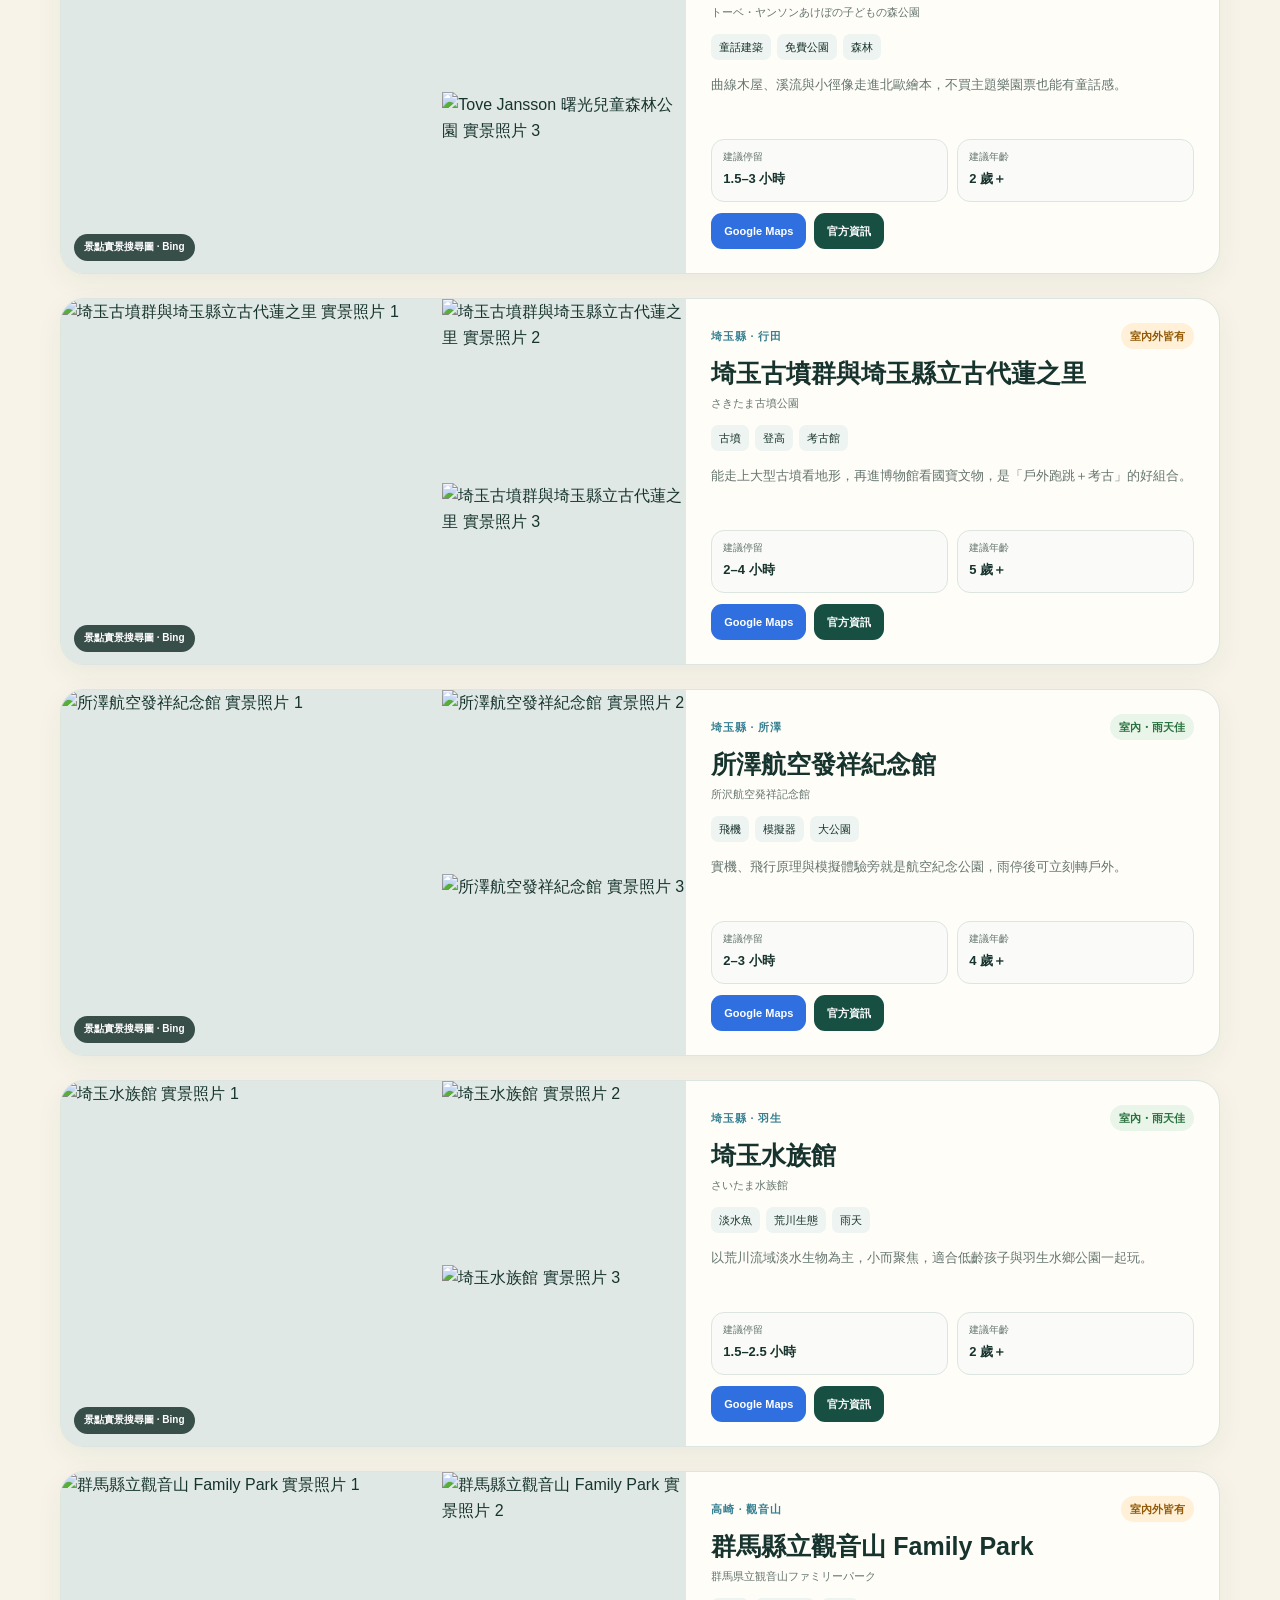
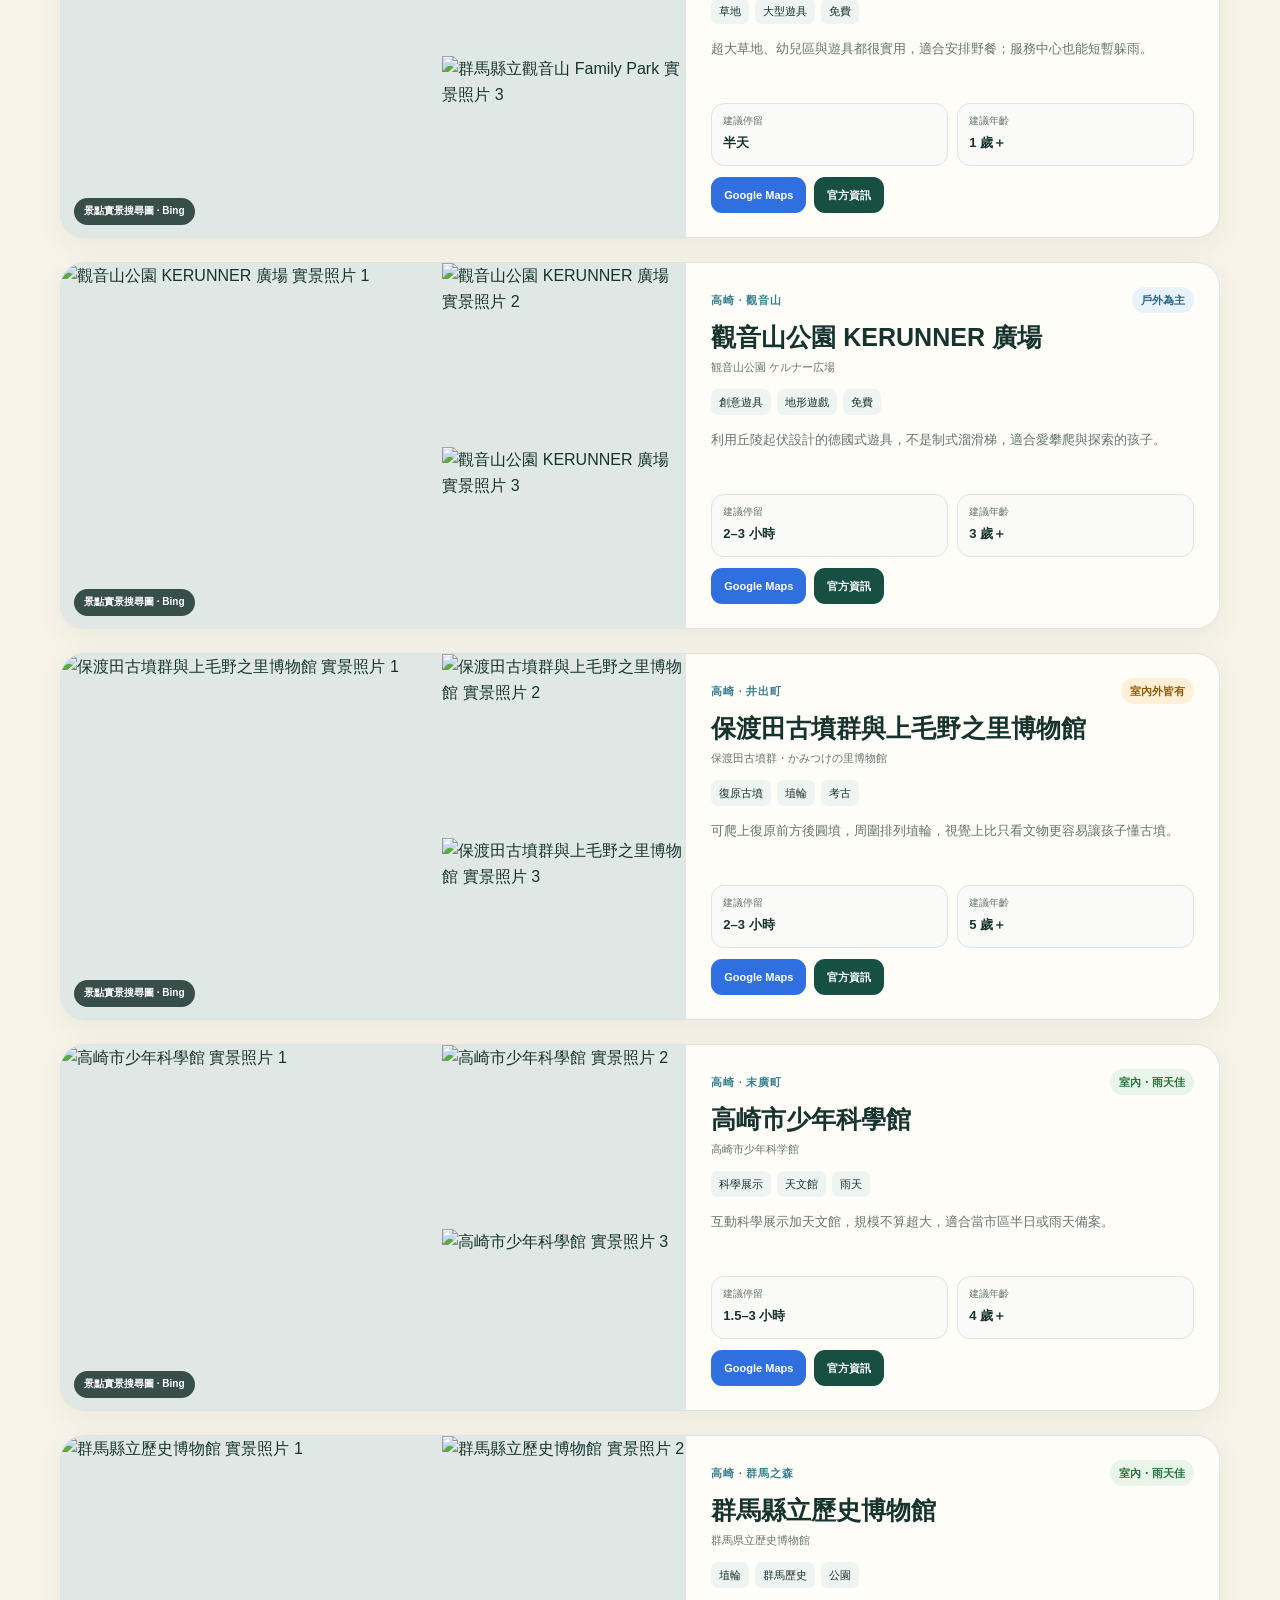
==== commit ff30bfcf: "Add Ultraman stops to attraction guide" ====
--- a/index.html
+++ b/index.html
@@ -34,8 +34,8 @@
       <div class="filter-panel"><div class="control-line" id="regionFilters"><span class="control-label">區域</span></div><div class="control-line" id="typeFilters"><span class="control-label">類型</span></div><input class="search" id="search" type="search" placeholder="搜尋：森林、城堡、動物、科學、纜車……" aria-label="搜尋景點"></div>
       <div class="result-line">目前顯示 <b id="resultCount">0</b> 個景點</div><div class="grid" id="grid"></div>
     </section>
-    <section><div class="section-head"><h2>快速比較</h2><p>不知道從哪裡開始時，先從各區的代表點挑一個，再回到上方找鄰近備案。</p></div><div class="table-wrap"><table><thead><tr><th>區域</th><th>第一優先</th><th>自然型</th><th>人文型</th><th>雨天／親子型</th></tr></thead><tbody><tr><td>長野中部</td><td>阿爾卑斯安曇野公園</td><td>乘鞍高原</td><td>松本城／奈良井宿</td><td>木曾玩具美術館</td></tr><tr><td>長野南部</td><td>中央阿爾卑斯駒岳纜車</td><td>天龍峽／阿智星空</td><td>川本人形美術館</td><td>飯田市立動物園</td></tr><tr><td>埼玉</td><td>鐵道博物館</td><td>長瀞／森林公園</td><td>川越／埼玉古墳群</td><td>兒童動物自然公園</td></tr><tr><td>高崎</td><td>觀音山 Family Park</td><td>榛名湖</td><td>保渡田古墳群</td><td>少年科學館</td></tr><tr><td>群馬東南</td><td>群馬兒童之國</td><td>渡良瀨遊水地</td><td>渡良瀨溪谷鐵道</td><td>昆蟲之森／向井千秋科學館</td></tr><tr><td>輕井澤</td><td>Picchio 自然觀察</td><td>白絲瀑布</td><td>舊三笠飯店</td><td>輕井澤玩具王國</td></tr><tr><td>西東京</td><td>國營昭和記念公園</td><td>高尾山／多摩動物公園</td><td>高尾 599 Museum</td><td>京王鐵道樂園／科學館</td></tr><tr><td>神奈川</td><td>箱根雕刻之森美術館</td><td>大涌谷／江之島水族館</td><td>小田原城</td><td>生命之星・地球博物館</td></tr><tr><td>山梨</td><td>富士急樂園／富士 Subaru Land</td><td>昇仙峽／冰穴風穴</td><td>富士山世界遺產中心</td><td>磁浮列車見學中心</td></tr><tr><td>靜岡</td><td>富士野生動物園</td><td>富士山兒童之國／伊豆</td><td>鰻魚派工廠</td><td>水族館／科學館</td></tr></tbody></table></div></section>
-    <section class="source-box"><h2>資料來源與使用提醒</h2><p>整理日期：2026/8/11。景點篩選主要參考各設施官網，以及長野縣 Go NAGANO、埼玉縣「ちょこたび埼玉」、群馬縣觀光官方網站與各市町官方資訊。卡片中的「建議年齡／停留」為親子排程判斷。</p><ul><li><a href="https://www.go-nagano.net/" target="_blank" rel="noopener">Go NAGANO 長野縣官方觀光</a></li><li><a href="https://chocotabi-saitama.jp/" target="_blank" rel="noopener">ちょこたび埼玉 官方觀光</a></li><li><a href="https://gunma-kanko.jp/" target="_blank" rel="noopener">心にググっと観光ぐんま</a></li><li>戶外景點請留意高溫、雷雨、積雪、熊出沒與步道管制；幼兒搭乘高海拔纜車也應視身體狀況調整。</li></ul></section>
+    <section><div class="section-head"><h2>快速比較</h2><p>不知道從哪裡開始時，先從各區的代表點挑一個，再回到上方找鄰近備案。</p></div><div class="table-wrap"><table><thead><tr><th>區域</th><th>第一優先</th><th>自然型</th><th>人文型</th><th>雨天／親子型</th></tr></thead><tbody><tr><td>長野中部</td><td>阿爾卑斯安曇野公園</td><td>乘鞍高原</td><td>松本城／奈良井宿</td><td>木曾玩具美術館</td></tr><tr><td>長野南部</td><td>中央阿爾卑斯駒岳纜車</td><td>天龍峽／阿智星空</td><td>川本人形美術館</td><td>飯田市立動物園</td></tr><tr><td>埼玉</td><td>鐵道博物館</td><td>長瀞／森林公園</td><td>川越／埼玉古墳群</td><td>兒童動物自然公園</td></tr><tr><td>高崎</td><td>觀音山 Family Park</td><td>榛名湖</td><td>保渡田古墳群</td><td>少年科學館</td></tr><tr><td>群馬東南</td><td>群馬兒童之國</td><td>渡良瀨遊水地</td><td>渡良瀨溪谷鐵道</td><td>昆蟲之森／向井千秋科學館</td></tr><tr><td>輕井澤</td><td>Picchio 自然觀察</td><td>白絲瀑布</td><td>舊三笠飯店</td><td>輕井澤玩具王國</td></tr><tr><td>西東京</td><td>國營昭和記念公園</td><td>高尾山／多摩動物公園</td><td>高尾 599 Museum／奧特曼商店街</td><td>京王鐵道樂園／科學館</td></tr><tr><td>神奈川</td><td>箱根雕刻之森美術館</td><td>大涌谷／江之島水族館</td><td>小田原城</td><td>生命之星・地球博物館／Ultraman Athletic</td></tr><tr><td>山梨</td><td>富士急樂園／富士 Subaru Land</td><td>昇仙峽／冰穴風穴</td><td>富士山世界遺產中心</td><td>磁浮列車見學中心</td></tr><tr><td>靜岡</td><td>富士野生動物園</td><td>富士山兒童之國／伊豆</td><td>鰻魚派工廠</td><td>水族館／科學館</td></tr></tbody></table></div></section>
+    <section class="source-box"><h2>資料來源與使用提醒</h2><p>整理日期：2026/8/13。景點篩選主要參考各設施官網，以及長野縣 Go NAGANO、埼玉縣「ちょこたび埼玉」、群馬縣觀光官方網站與各市町官方資訊。卡片中的「建議年齡／停留」為親子排程判斷。</p><ul><li><a href="https://www.go-nagano.net/" target="_blank" rel="noopener">Go NAGANO 長野縣官方觀光</a></li><li><a href="https://chocotabi-saitama.jp/" target="_blank" rel="noopener">ちょこたび埼玉 官方觀光</a></li><li><a href="https://gunma-kanko.jp/" target="_blank" rel="noopener">心にググっと観光ぐんま</a></li><li><a href="https://bandainamco-am.co.jp/kids/ultra_athletic/yokohama/" target="_blank" rel="noopener">Ultraman Athletic 橫濱官方網站</a></li><li><a href="https://soshigaya.com/ultraman/" target="_blank" rel="noopener">祖師谷奧特曼商店街介紹</a></li><li>戶外景點請留意高溫、雷雨、積雪、熊出沒與步道管制；幼兒搭乘高海拔纜車也應視身體狀況調整。</li></ul></section>
   </main><footer>關東甲信越親子景點圖鑑 · 2026</footer>
   <script>
     const S=(region,area,name,jp,types,primary,rain,duration,age,tags,desc,official)=>({region,area,name,jp,types,primary,rain,duration,age,tags,desc,official});
@@ -108,7 +108,9 @@
       S('west-tokyo','八王子・高尾','高尾山與高尾 599 Museum','高尾山・TAKAO 599 MUSEUM',['nature','culture','kids'],'nature','mixed','半天–全天','3 歲＋',['纜車','登山','免費博物館'], '可依腳力選纜車加短程步道，山腳免費博物館介紹高尾生態，草地與戲水池也適合幼兒。','https://www.takao599museum.jp/'),
       S('west-tokyo','八王子','八王子兒童科學館','コニカミノルタ サイエンスドーム',['kids'],'indoor','indoor','2–3 小時','4 歲＋',['科學展示','天文館','地下鐵實車'], '互動科學展示、天文館與戶外地下鐵車廂，適合炎熱或雨天安排半日。','https://www.city.hachioji.tokyo.jp/shisetsu/003/p030481.html'),
       S('west-tokyo','多摩市','三麗鷗彩虹樂園','サンリオピューロランド',['culture','kids'],'kids','indoor','半天–全天','1 歲＋',['全室內','角色表演','雨天王牌'], '全室內角色主題樂園，表演、乘物與角色見面集中；指定日門票與入場方式請先確認。','https://www.puroland.jp/'),
+      S('west-tokyo','世田谷・祖師谷','祖師谷奧特曼商店街','ウルトラマン商店街',['culture','kids'],'culture','outdoor','45–75 分','全年齡',['圓谷製作誕生地','奧特曼雕像','免費拍照'], '圓谷製作誕生地周邊的三條商店街，能找奧特曼主題雕像、拱門、路燈與限定點心。從羽田前往御殿場需繞入世田谷，較適合短暫拍照備選。','https://soshigaya.com/ultraman/'),
 
+      S('kanagawa','橫濱・都筑區','Ultraman Athletic 橫濱','ウルトラアスレチック ららぽーと横浜',['kids','culture'],'kids','indoor','60–120 分','2–12 歲',['奧特曼主題','室內體能','9/5 英雄待公布'], '羽田前往 HOTEL CLAD 沿途最實用的奧特曼景點；有 King Joe 球池、宇宙巡邏、跳跳山、軟膠玩具與英雄舞台。9/5 是否有英雄登場尚待官方公布。','https://bandainamco-am.co.jp/kids/ultra_athletic/yokohama/'),
       S('kanagawa','箱根','箱根雕刻之森美術館','箱根 彫刻の森美術館',['culture','nature','kids'],'culture','mixed','半天','2 歲＋',['戶外藝術','網之森','親子體驗'], '把大型雕塑放進箱根山景，還有孩子能進入玩耍的體驗型藝術、迷宮與彩色玻璃塔。','https://www.hakone-oam.or.jp/kidsandfamily/'),
       S('kanagawa','箱根・大涌谷','箱根纜車與大涌谷','箱根ロープウェイ・大涌谷',['nature','kids'],'nature','mixed','半天','4 歲＋',['火山地形','纜車','富士山'], '從空中看噴氣火山地形，天氣好可望富士山；強風、火山氣體與設備檢修可能影響營運。','https://www.hakonenavi.jp/hakone-ropeway/'),
       S('kanagawa','小田原','小田原城與 NINJA 館','小田原城・NINJA館',['culture','kids'],'culture','mixed','2–4 小時','4 歲＋',['天守閣','忍者體驗','兒童遊園'], '天守閣、武士與忍者體驗加上低齡兒童遊園地，能讓看古蹟不再只是爬樓梯。','https://odawaracastle.com/'),
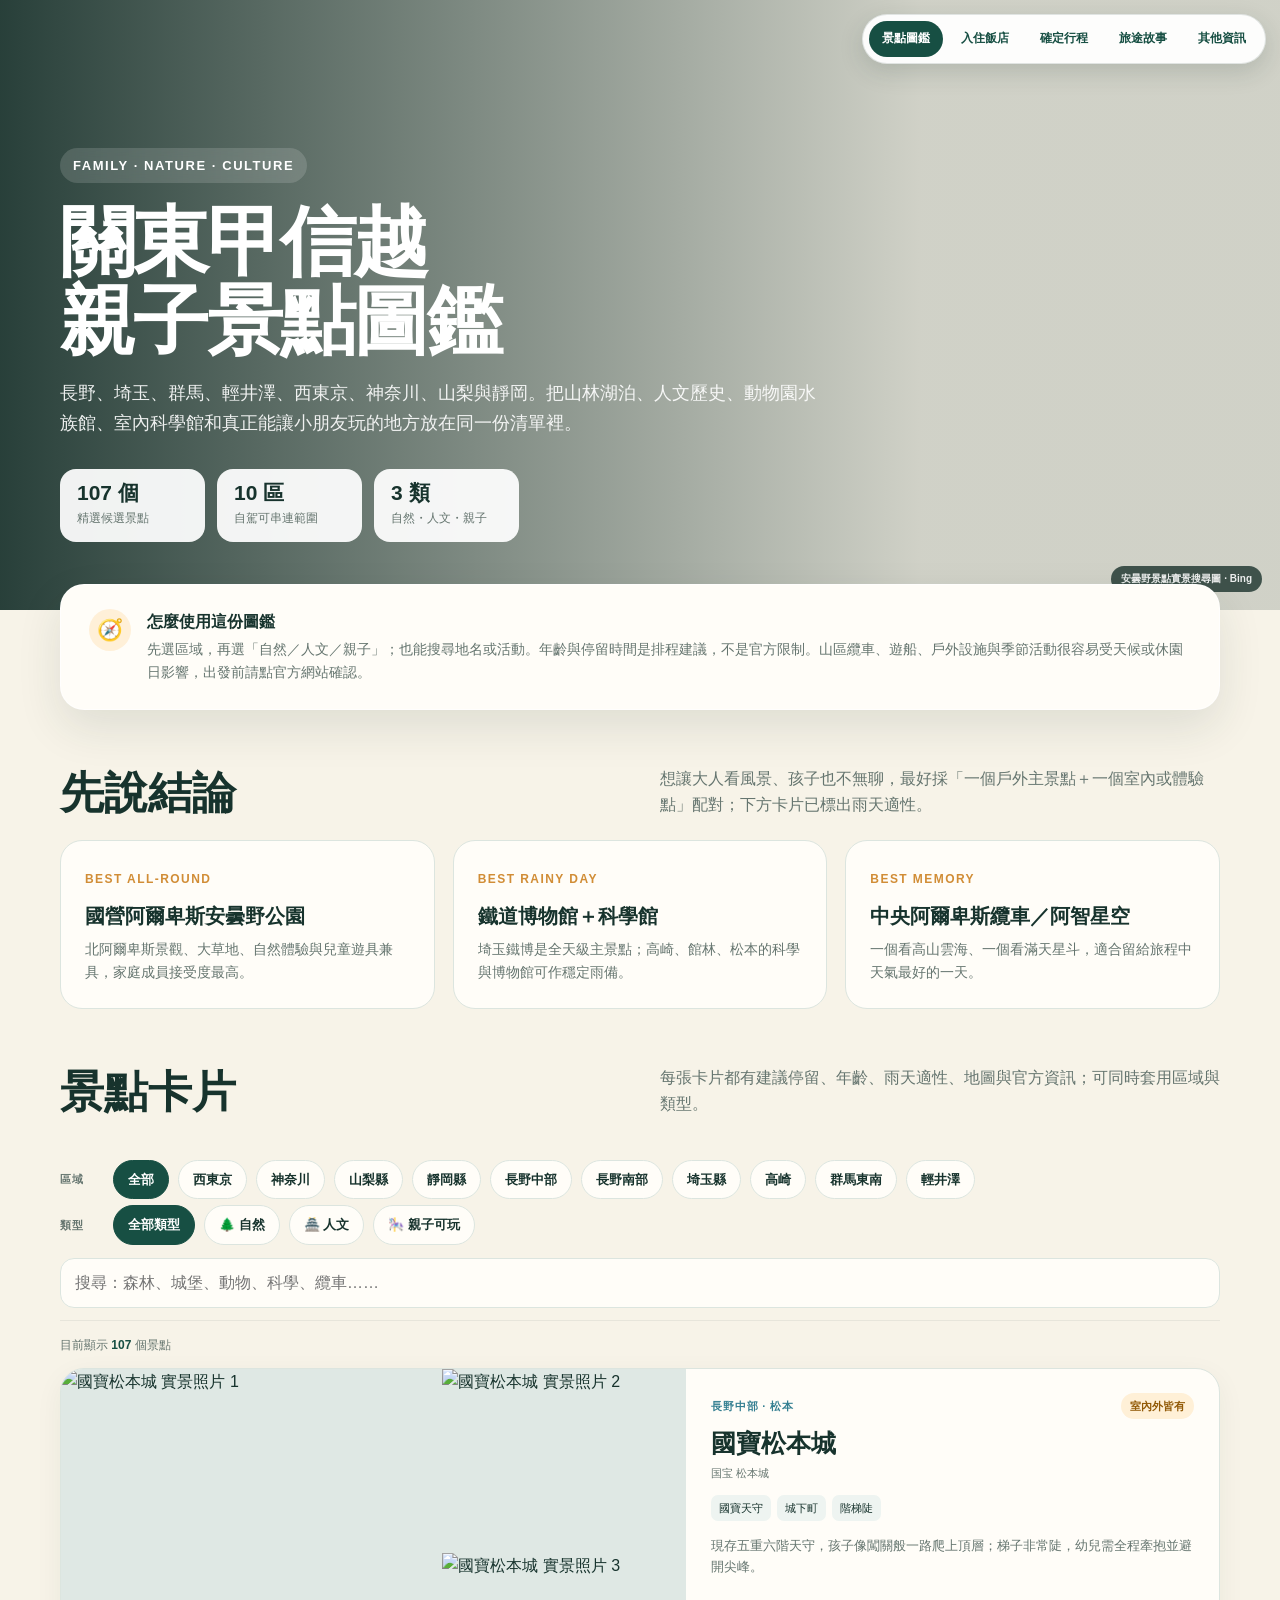
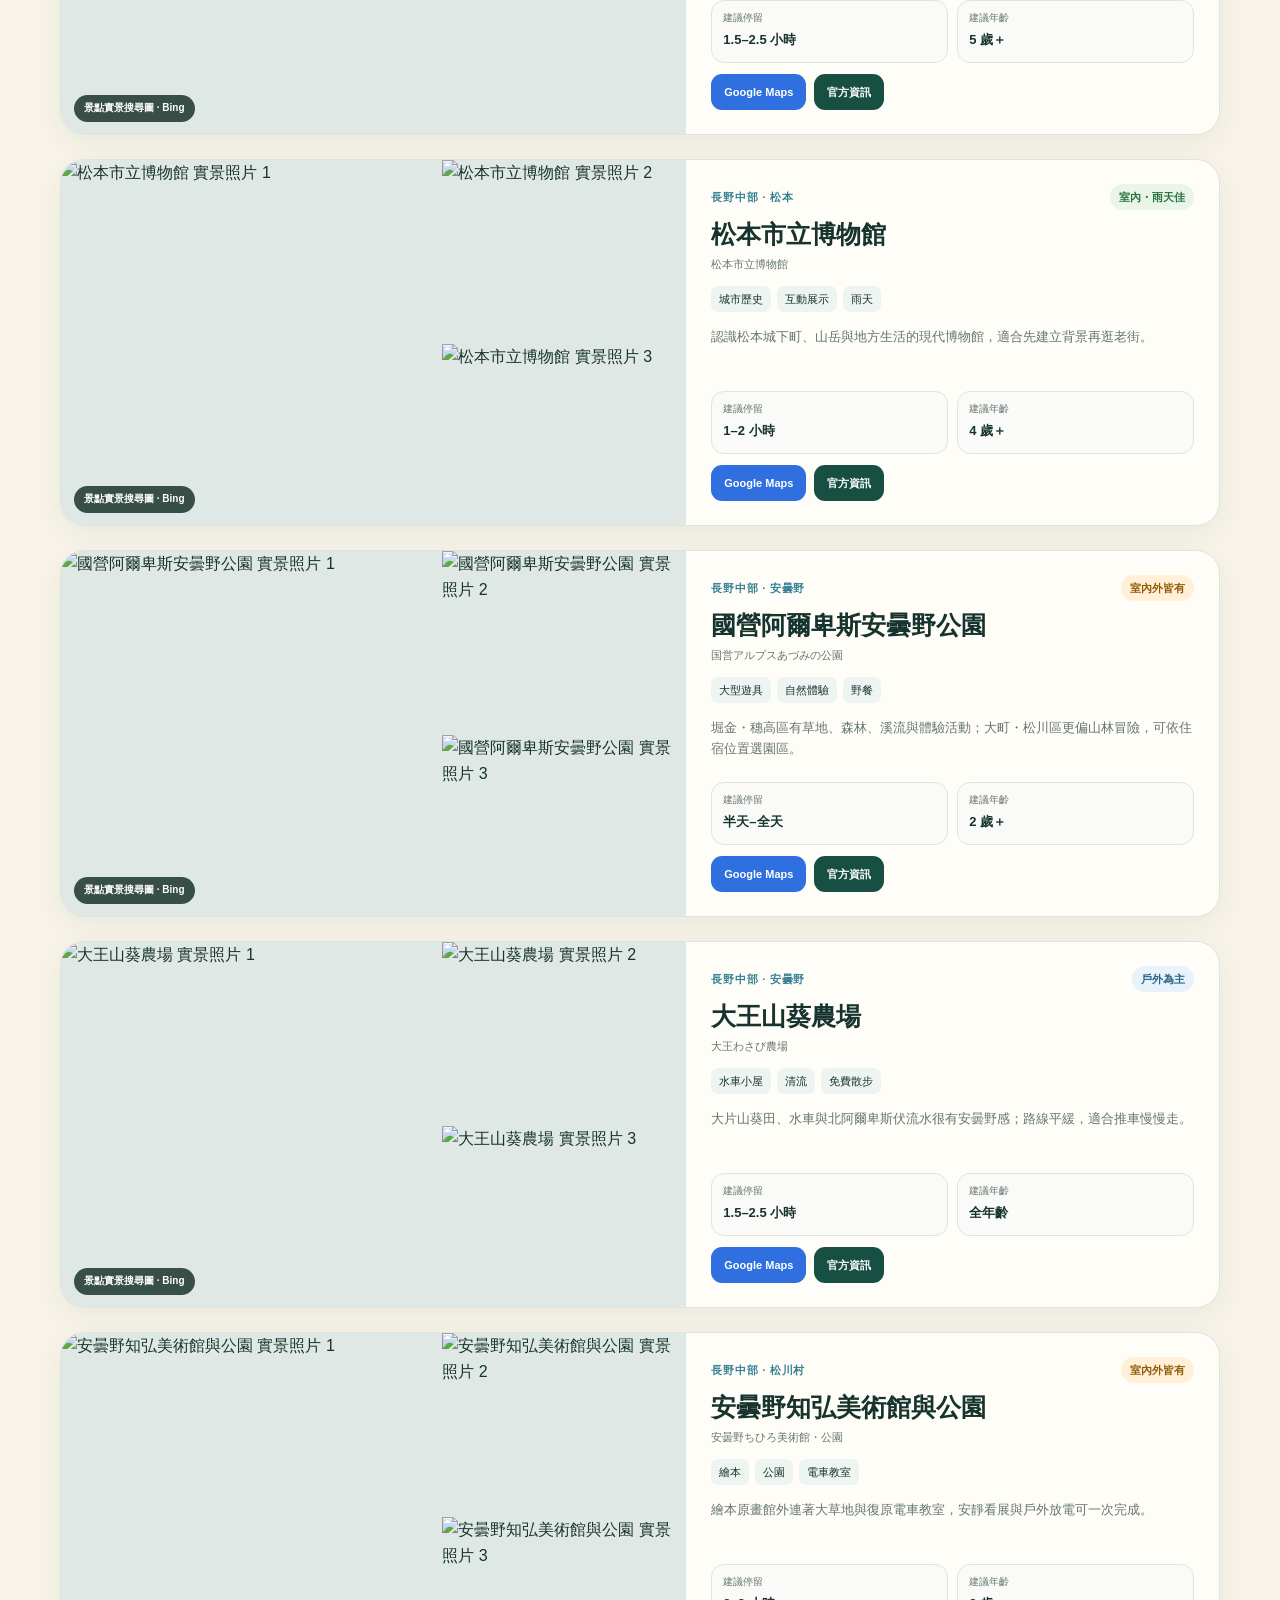
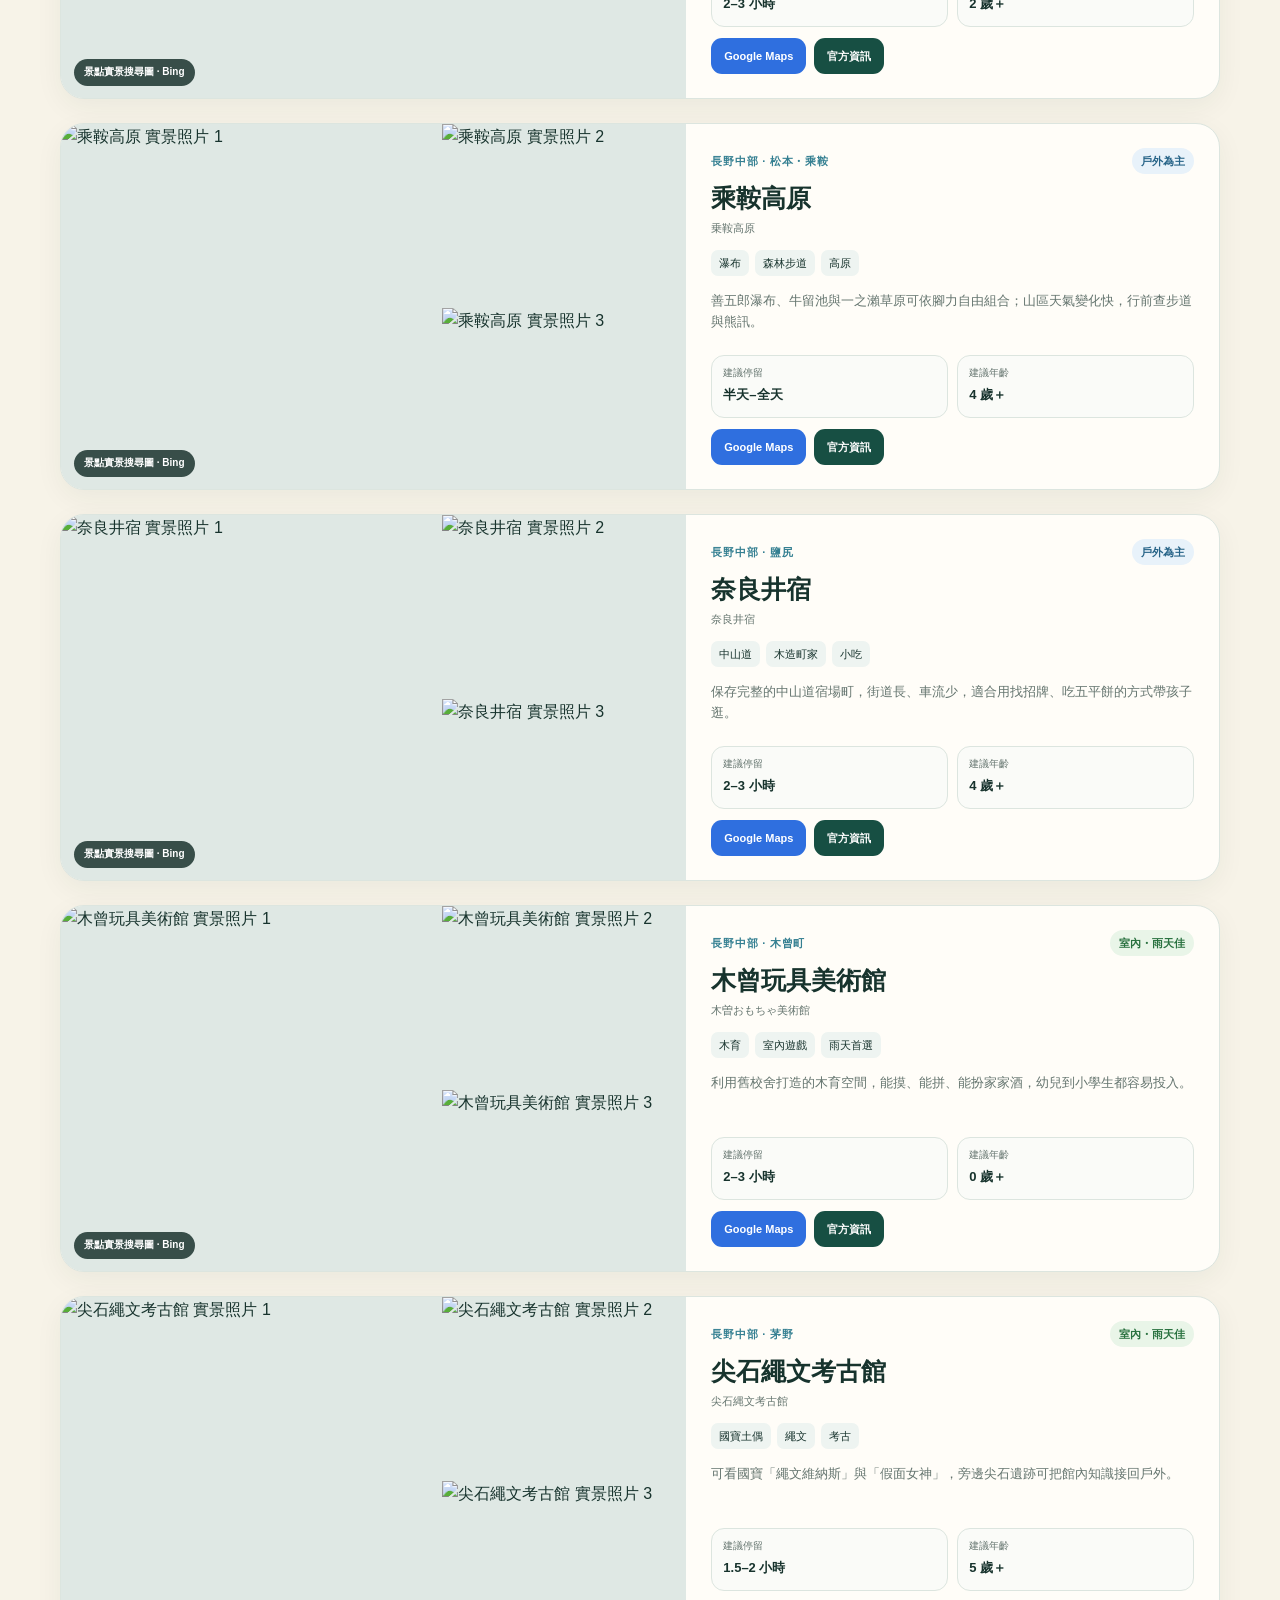
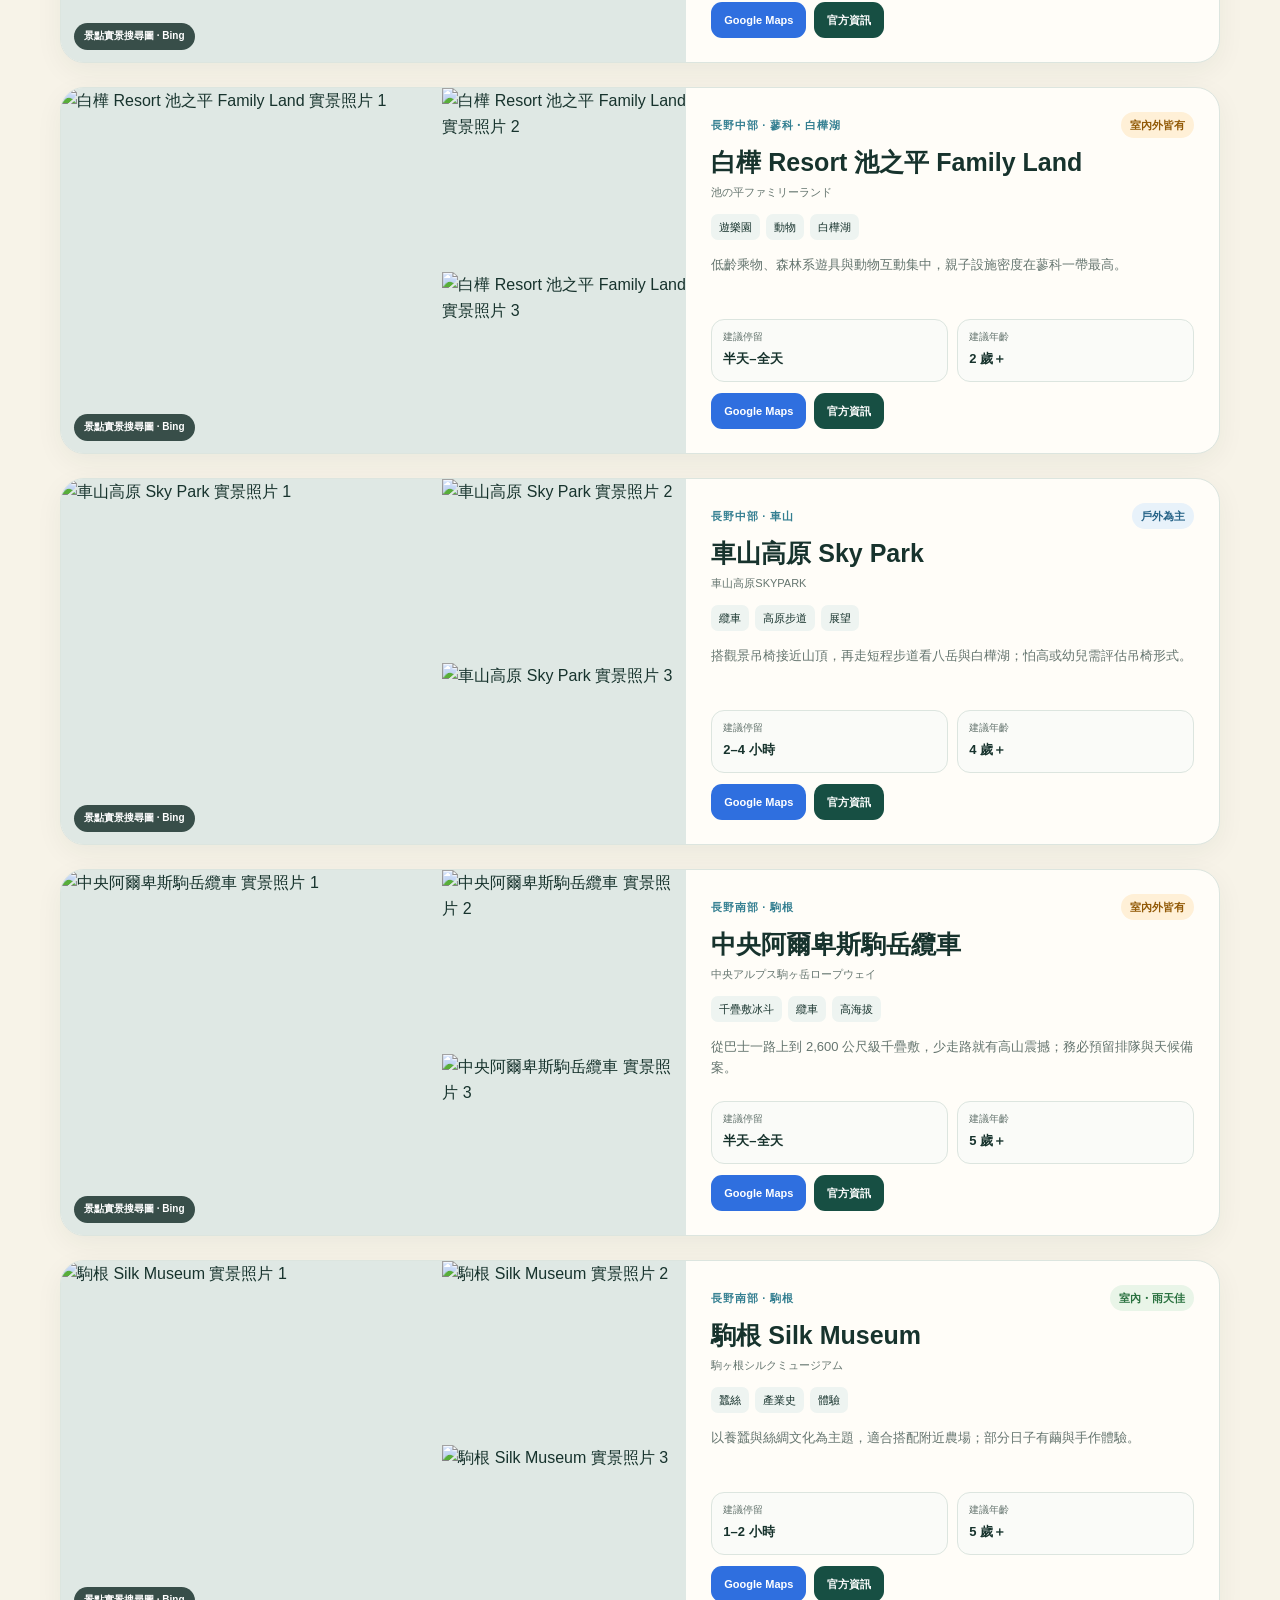
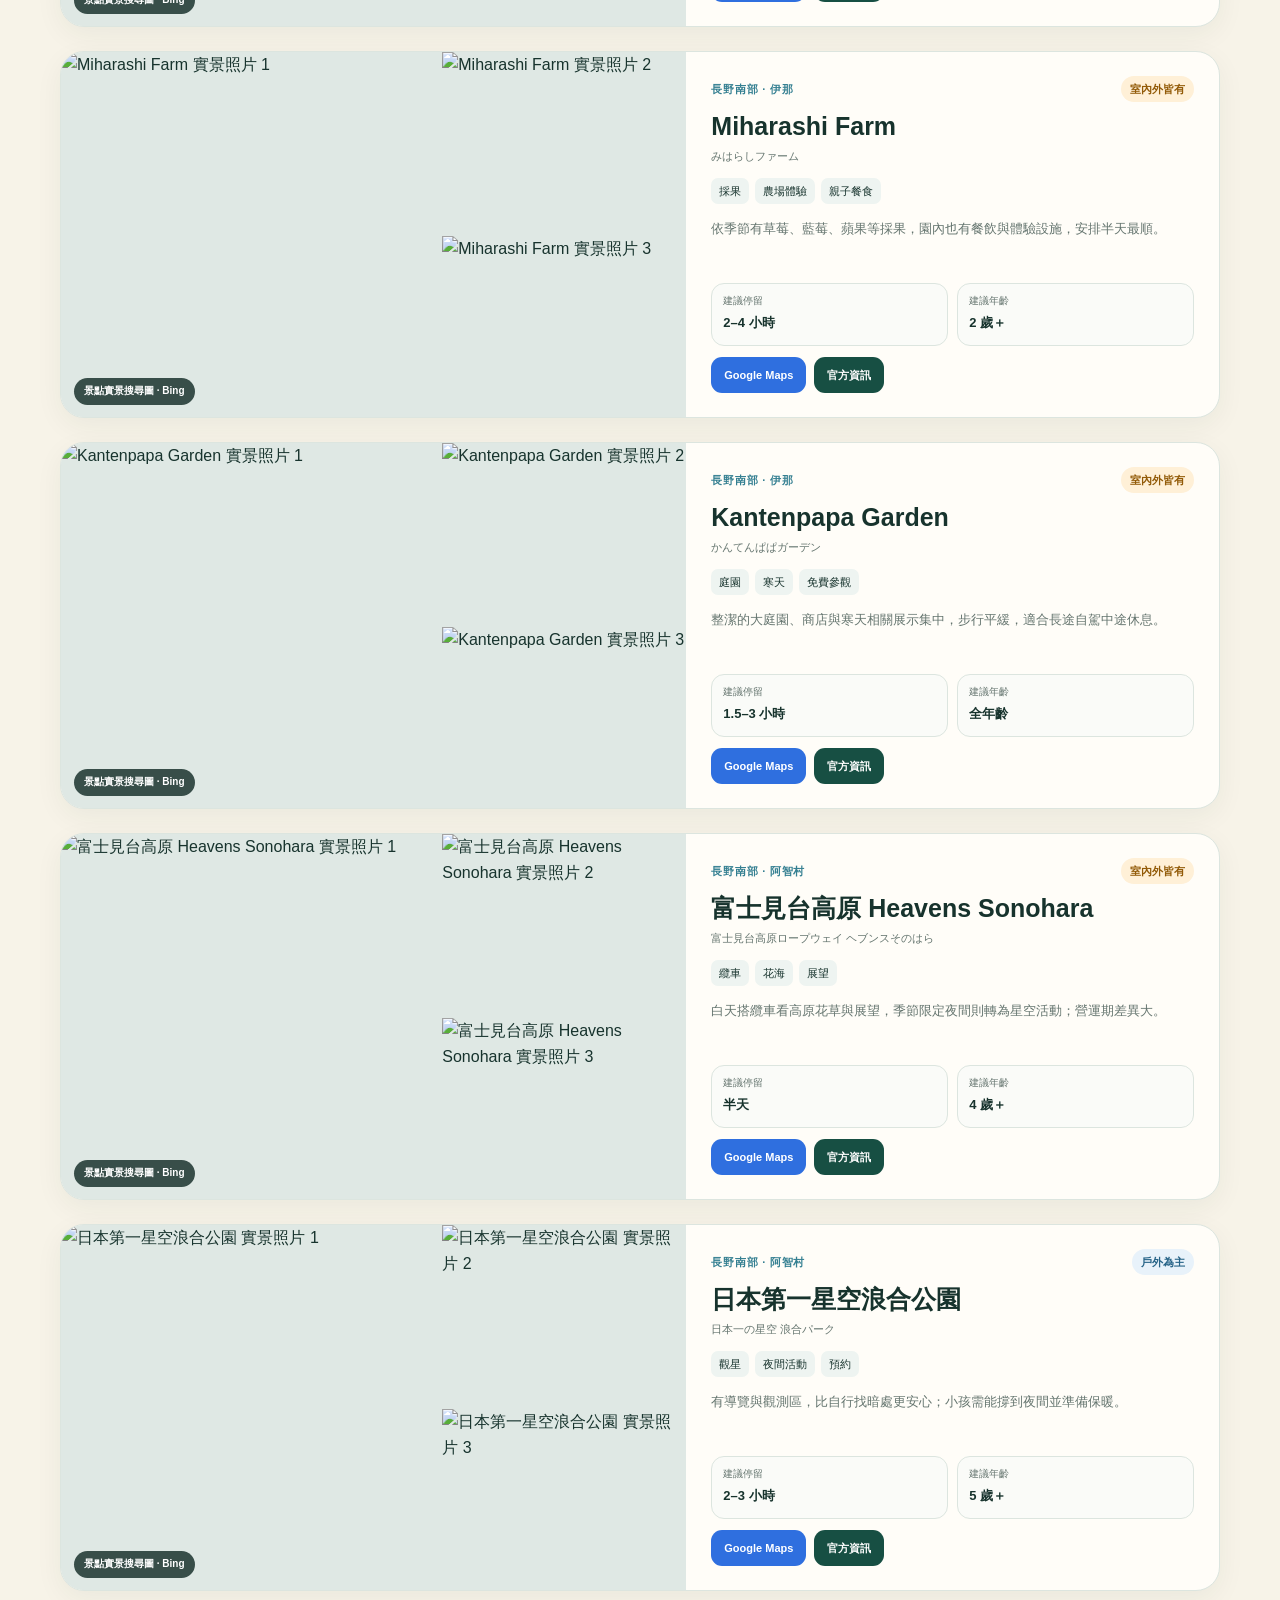
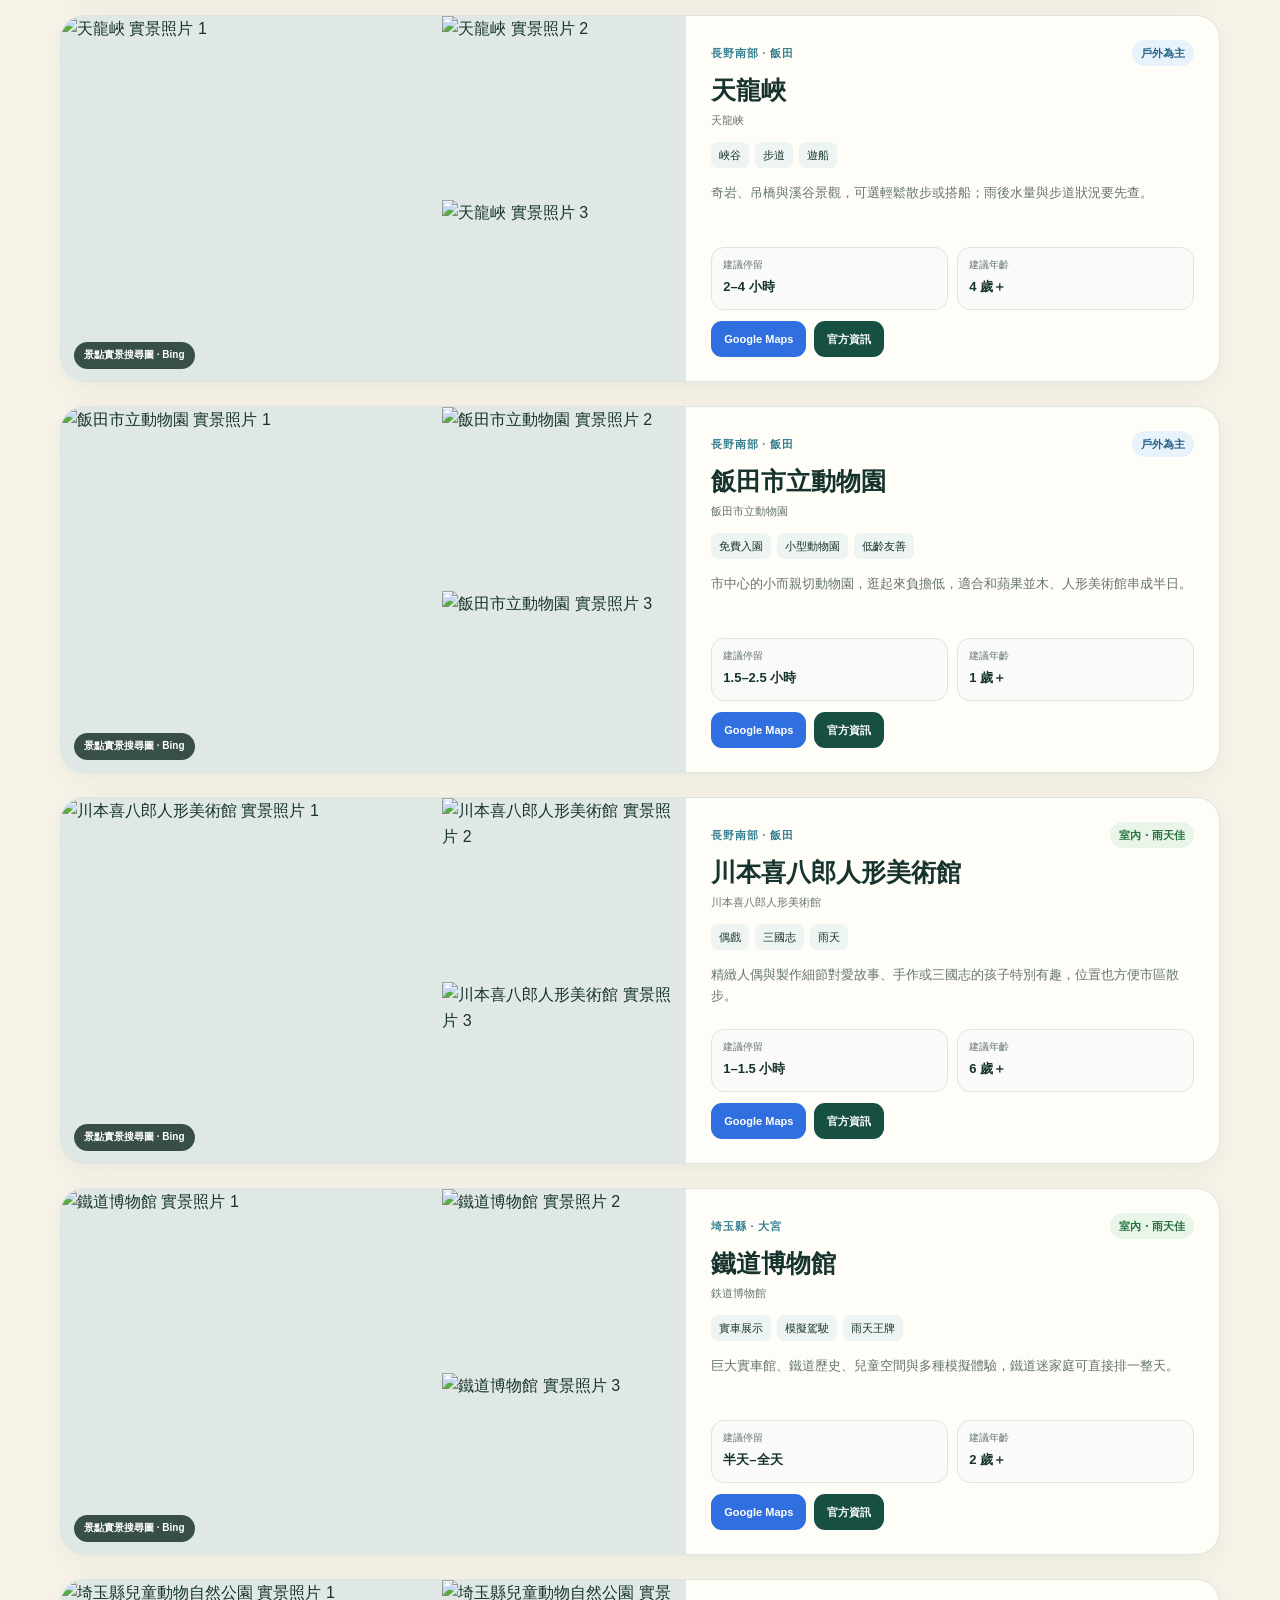
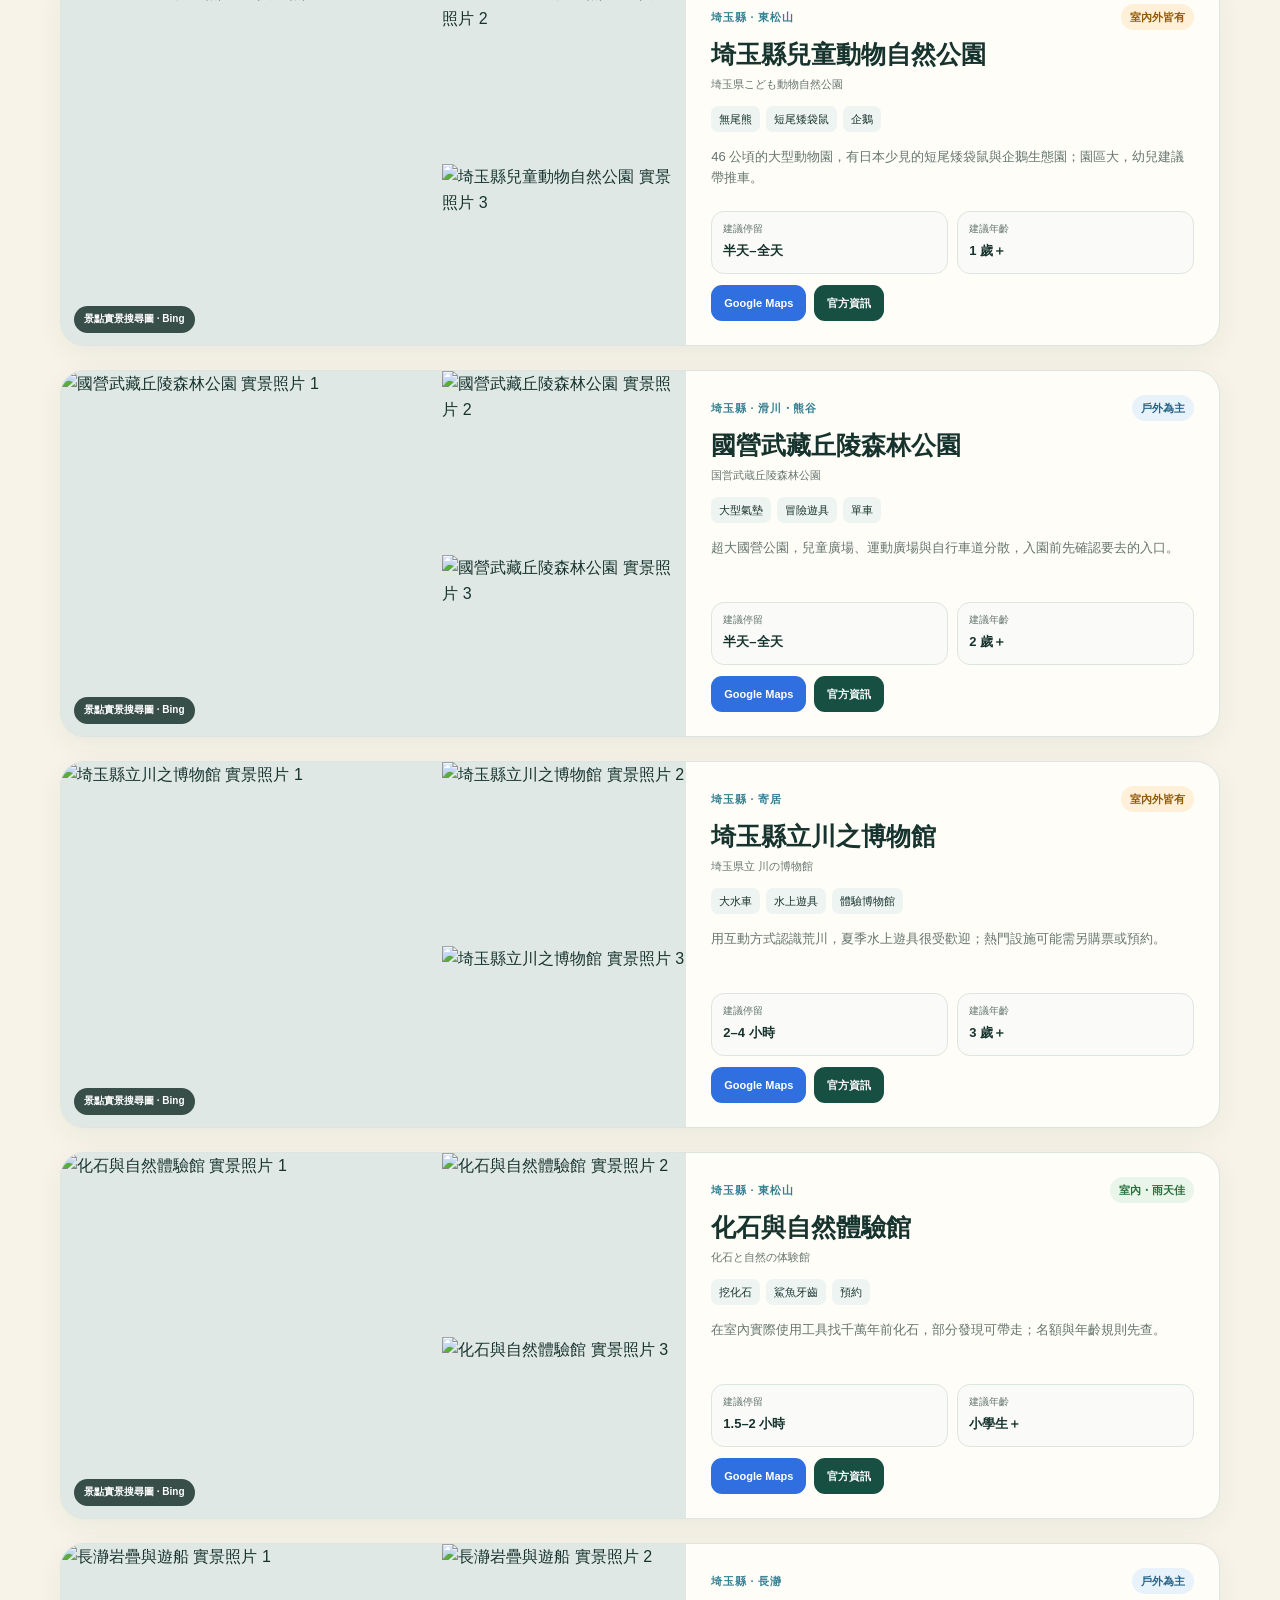
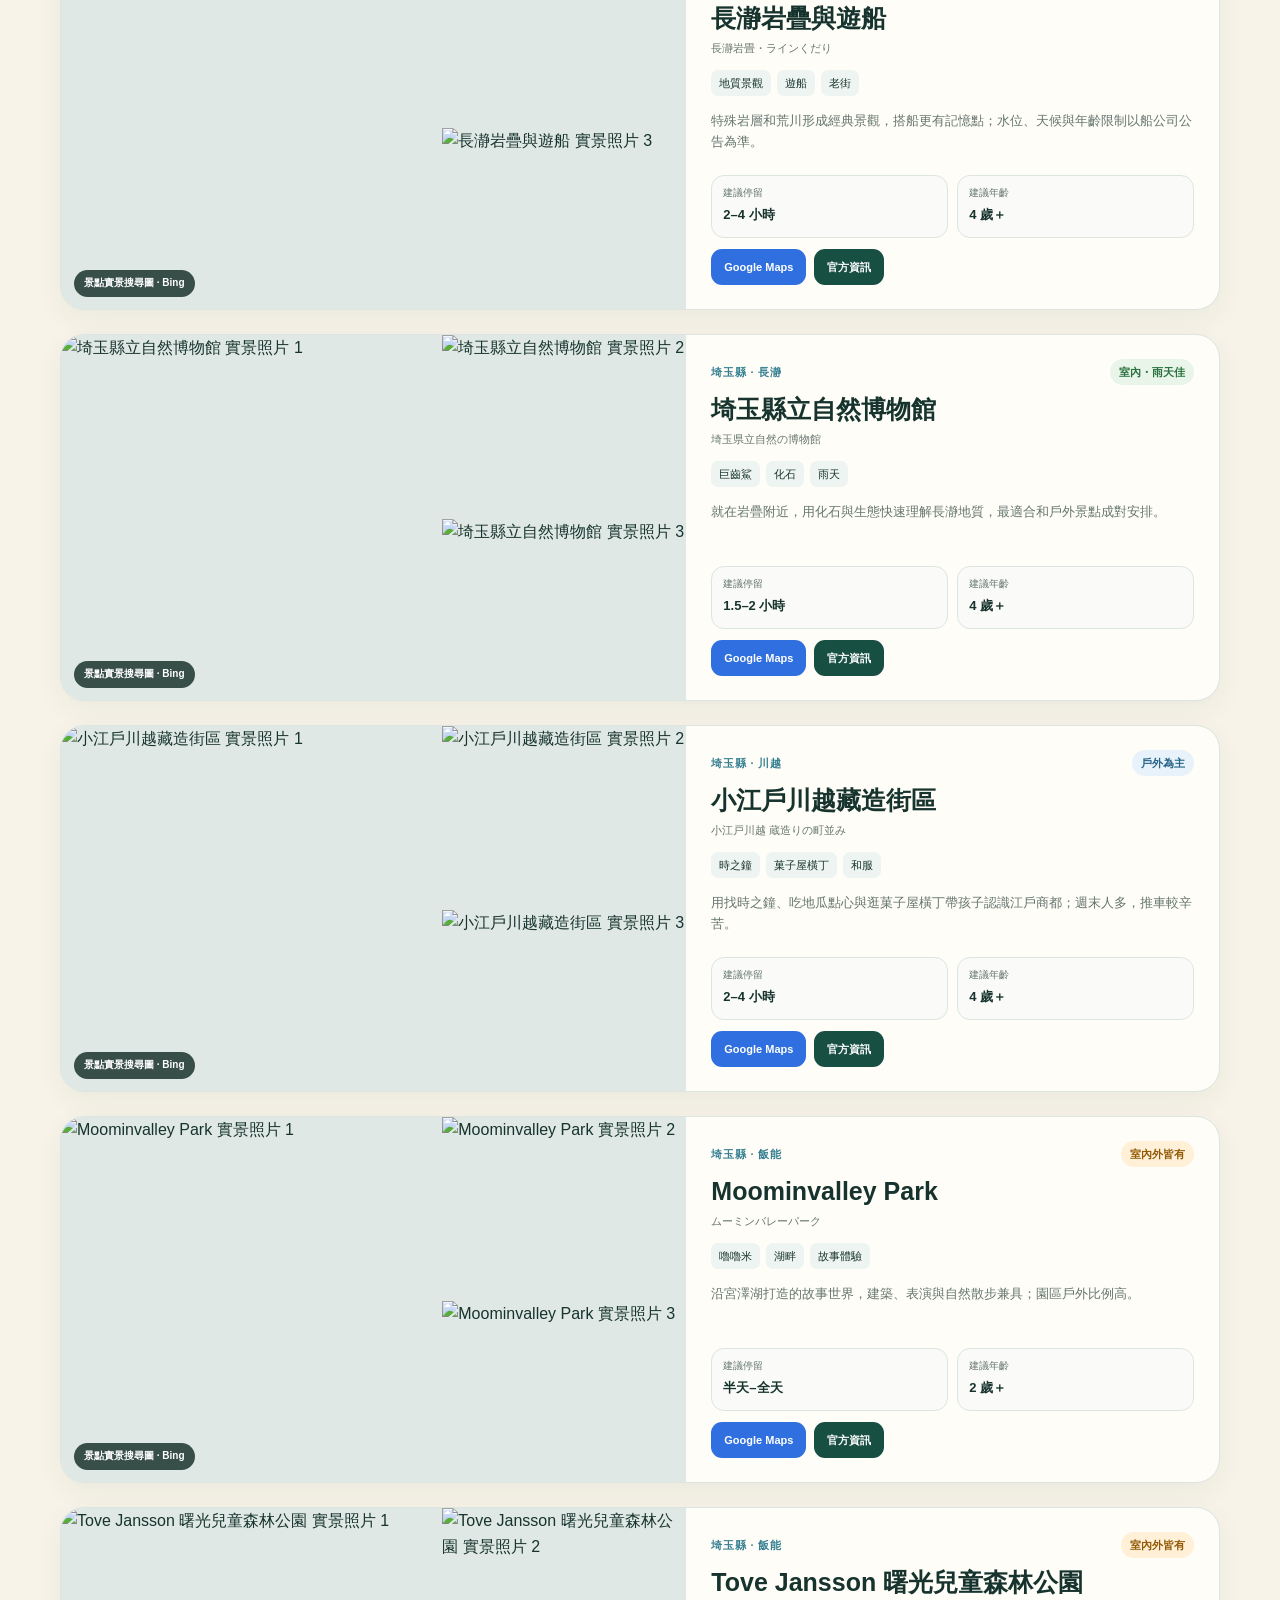
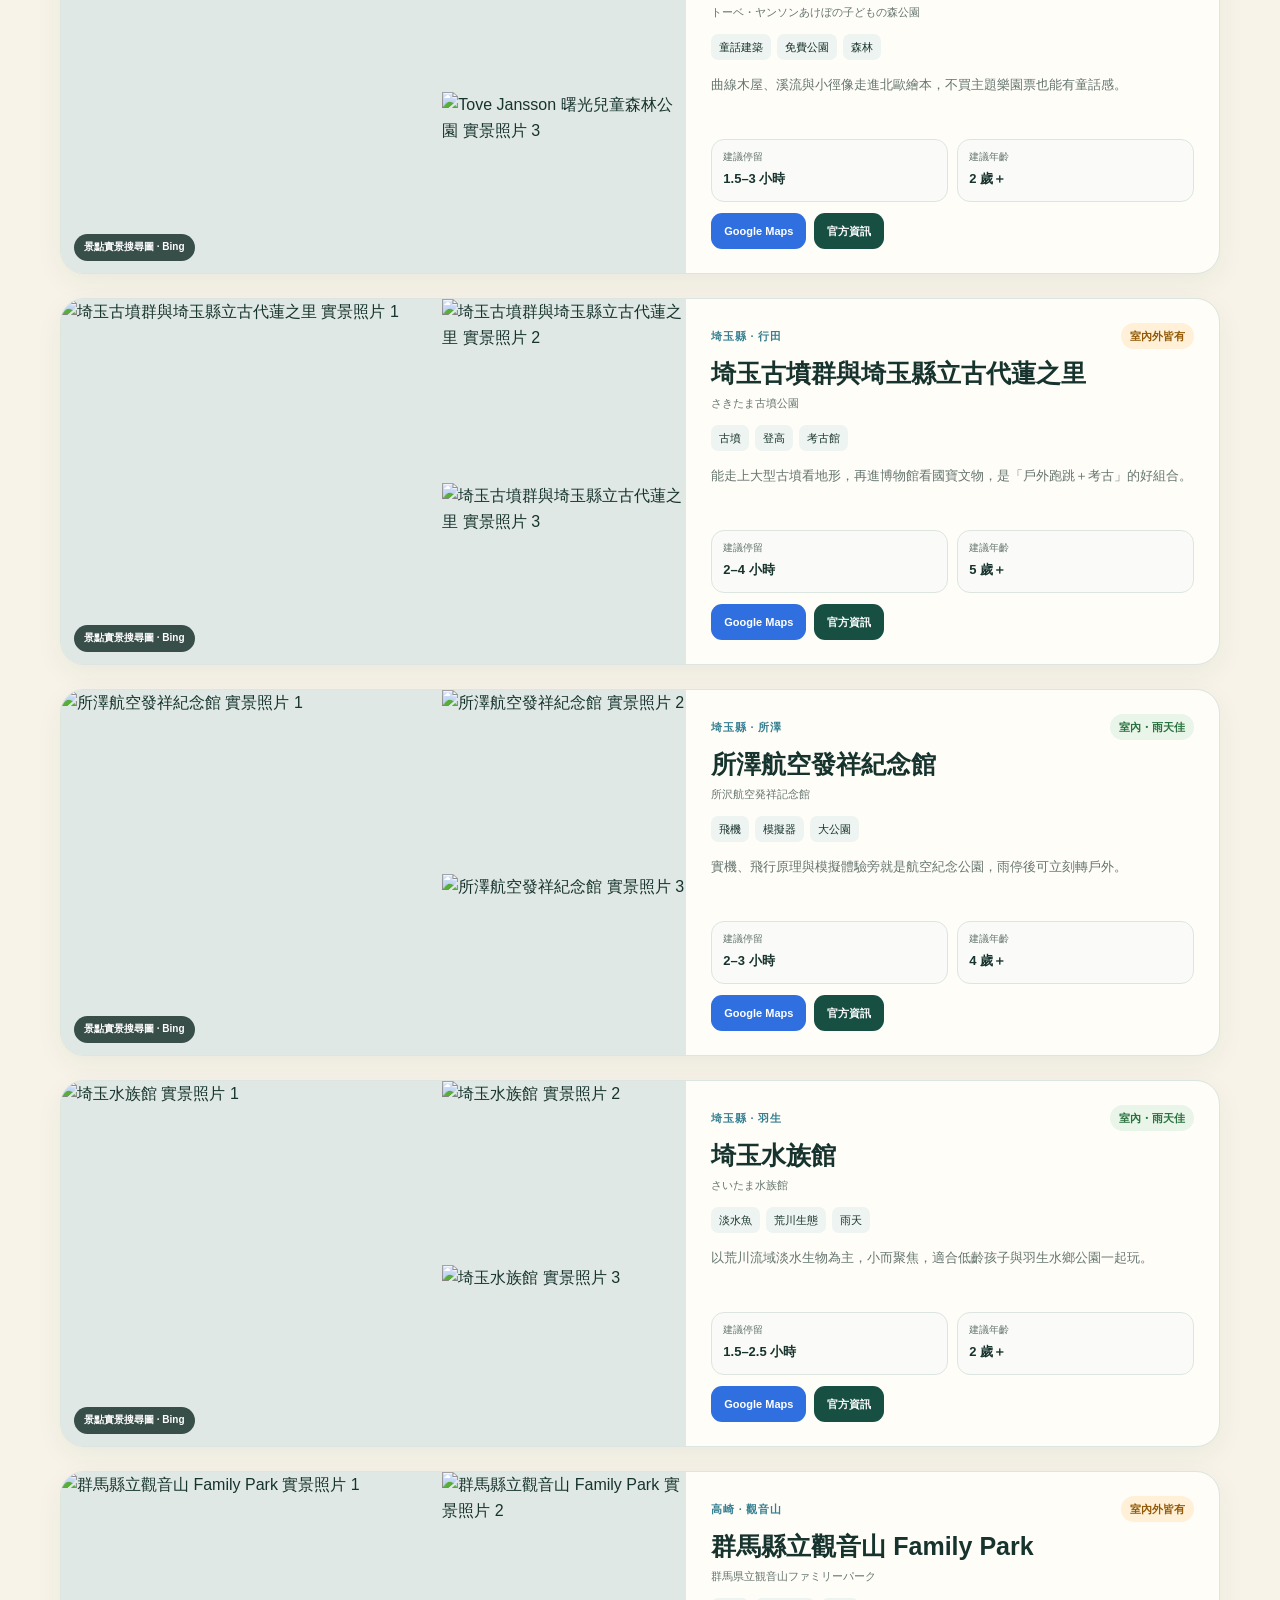
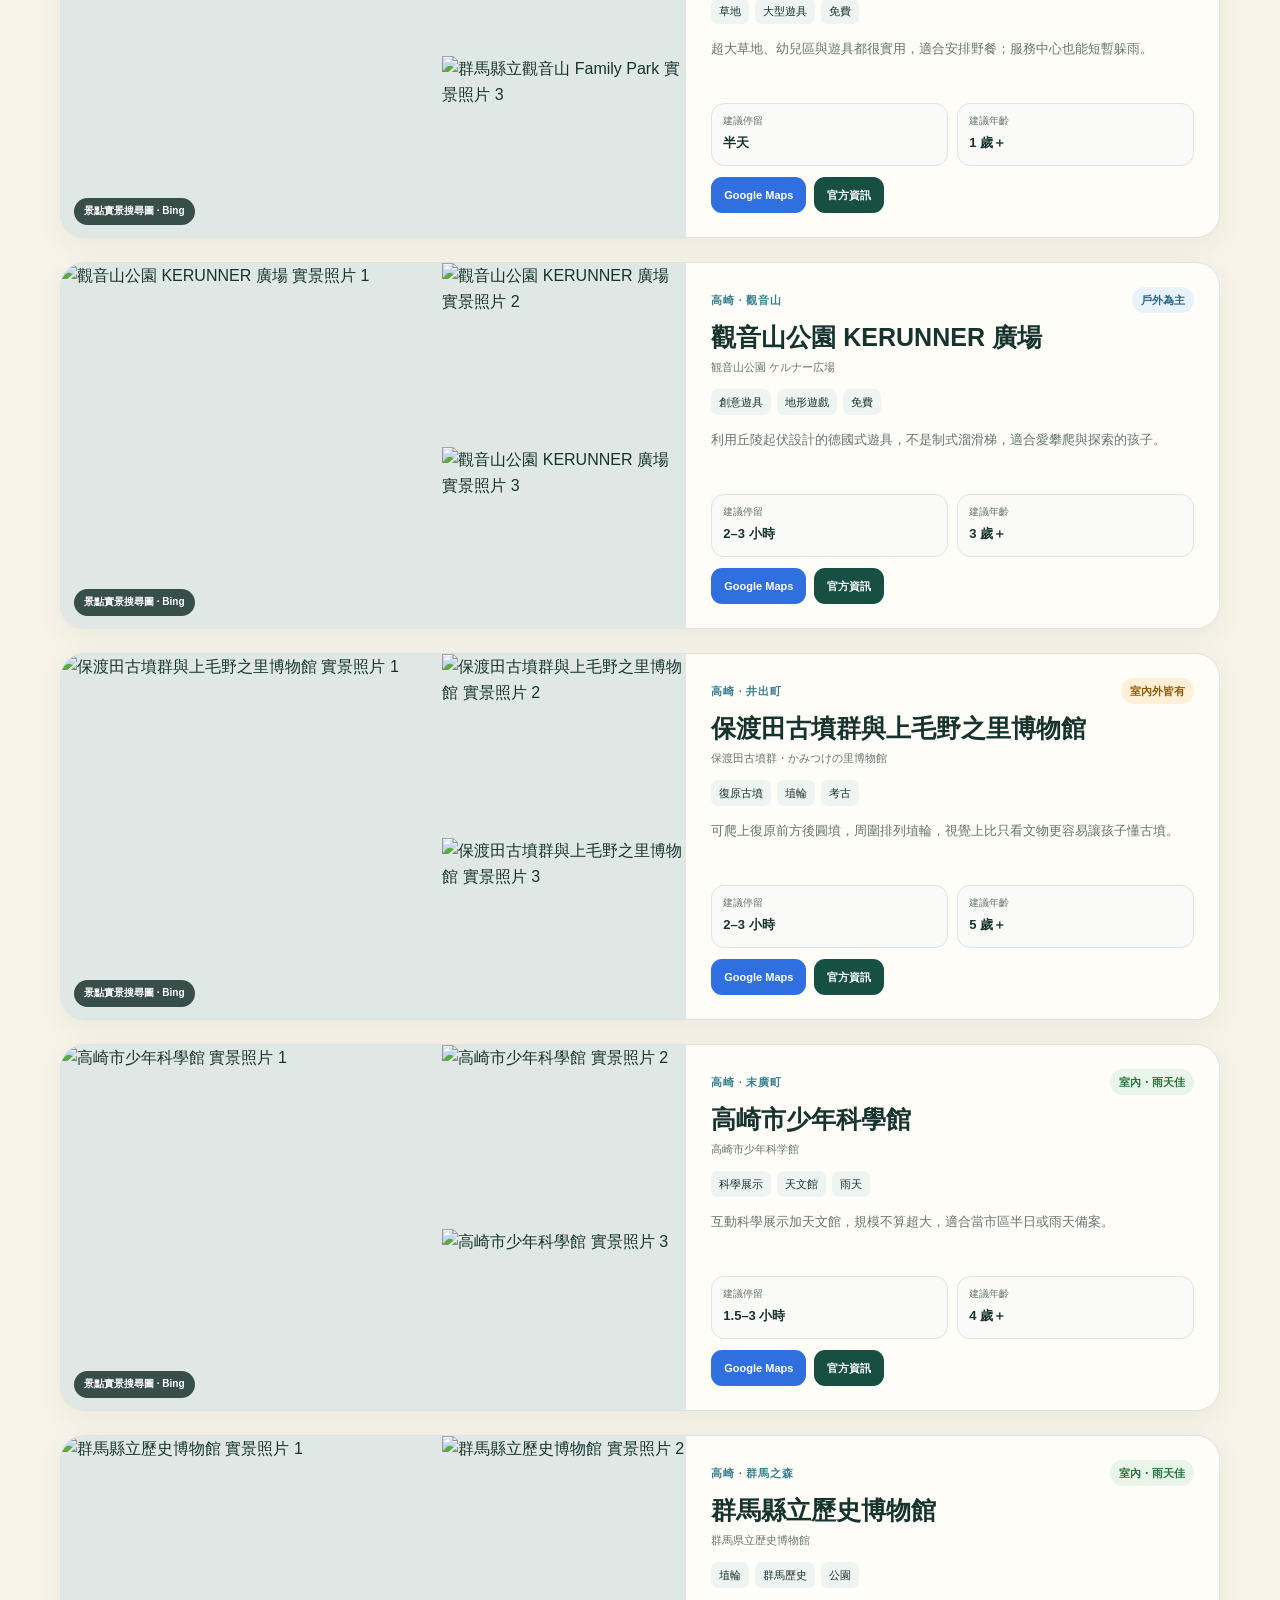
==== commit 927aa749: "Add confirmed stay guide and archive hotel shortlist" ====
--- a/index.html
+++ b/index.html
@@ -25,7 +25,7 @@
   <style>.back-top{position:fixed;right:18px;bottom:18px;z-index:40;border:0;border-radius:999px;background:var(--pine);color:#fff;padding:11px 15px;font:inherit;font-size:12px;font-weight:900;box-shadow:0 10px 28px rgba(23,51,45,.28);cursor:pointer;opacity:0;visibility:hidden;transform:translateY(8px);transition:.2s}.back-top.show{opacity:1;visibility:visible;transform:none}.back-top:focus-visible{outline:3px solid #f3c878;outline-offset:3px}</style>
 </head>
 <body>
-  <nav class="site-switch" aria-label="網站內容"><a class="active" href="./">景點圖鑑</a><a href="hotels.html">住宿 90 間</a><a href="itinerary.html">確定行程</a><a href="stories.html">旅途故事</a><a href="info.html">其他資訊</a></nav>
+  <nav class="site-switch" aria-label="網站內容"><a class="active" href="./">景點圖鑑</a><a href="stays.html">入住飯店</a><a href="itinerary.html">確定行程</a><a href="stories.html">旅途故事</a><a href="info.html">其他資訊</a></nav>
   <header class="hero"><div class="sun"></div><div class="hero-inner"><div class="eyebrow">FAMILY · NATURE · CULTURE</div><h1>關東甲信越<br>親子景點圖鑑</h1><p>長野、埼玉、群馬、輕井澤、西東京、神奈川、山梨與靜岡。把山林湖泊、人文歷史、動物園水族館、室內科學館和真正能讓小朋友玩的地方放在同一份清單裡。</p><div class="hero-stats"><div class="hero-stat"><b id="totalStat">—</b><span>精選候選景點</span></div><div class="hero-stat"><b>10 區</b><span>自駕可串連範圍</span></div><div class="hero-stat"><b>3 類</b><span>自然・人文・親子</span></div></div></div><span class="hero-photo-credit">安曇野景點實景搜尋圖 · Bing</span></header>
   <main>
     <aside class="notice"><div class="notice-icon">🧭</div><div><strong>怎麼使用這份圖鑑</strong><p>先選區域，再選「自然／人文／親子」；也能搜尋地名或活動。年齡與停留時間是排程建議，不是官方限制。山區纜車、遊船、戶外設施與季節活動很容易受天候或休園日影響，出發前請點官方網站確認。</p></div></aside>
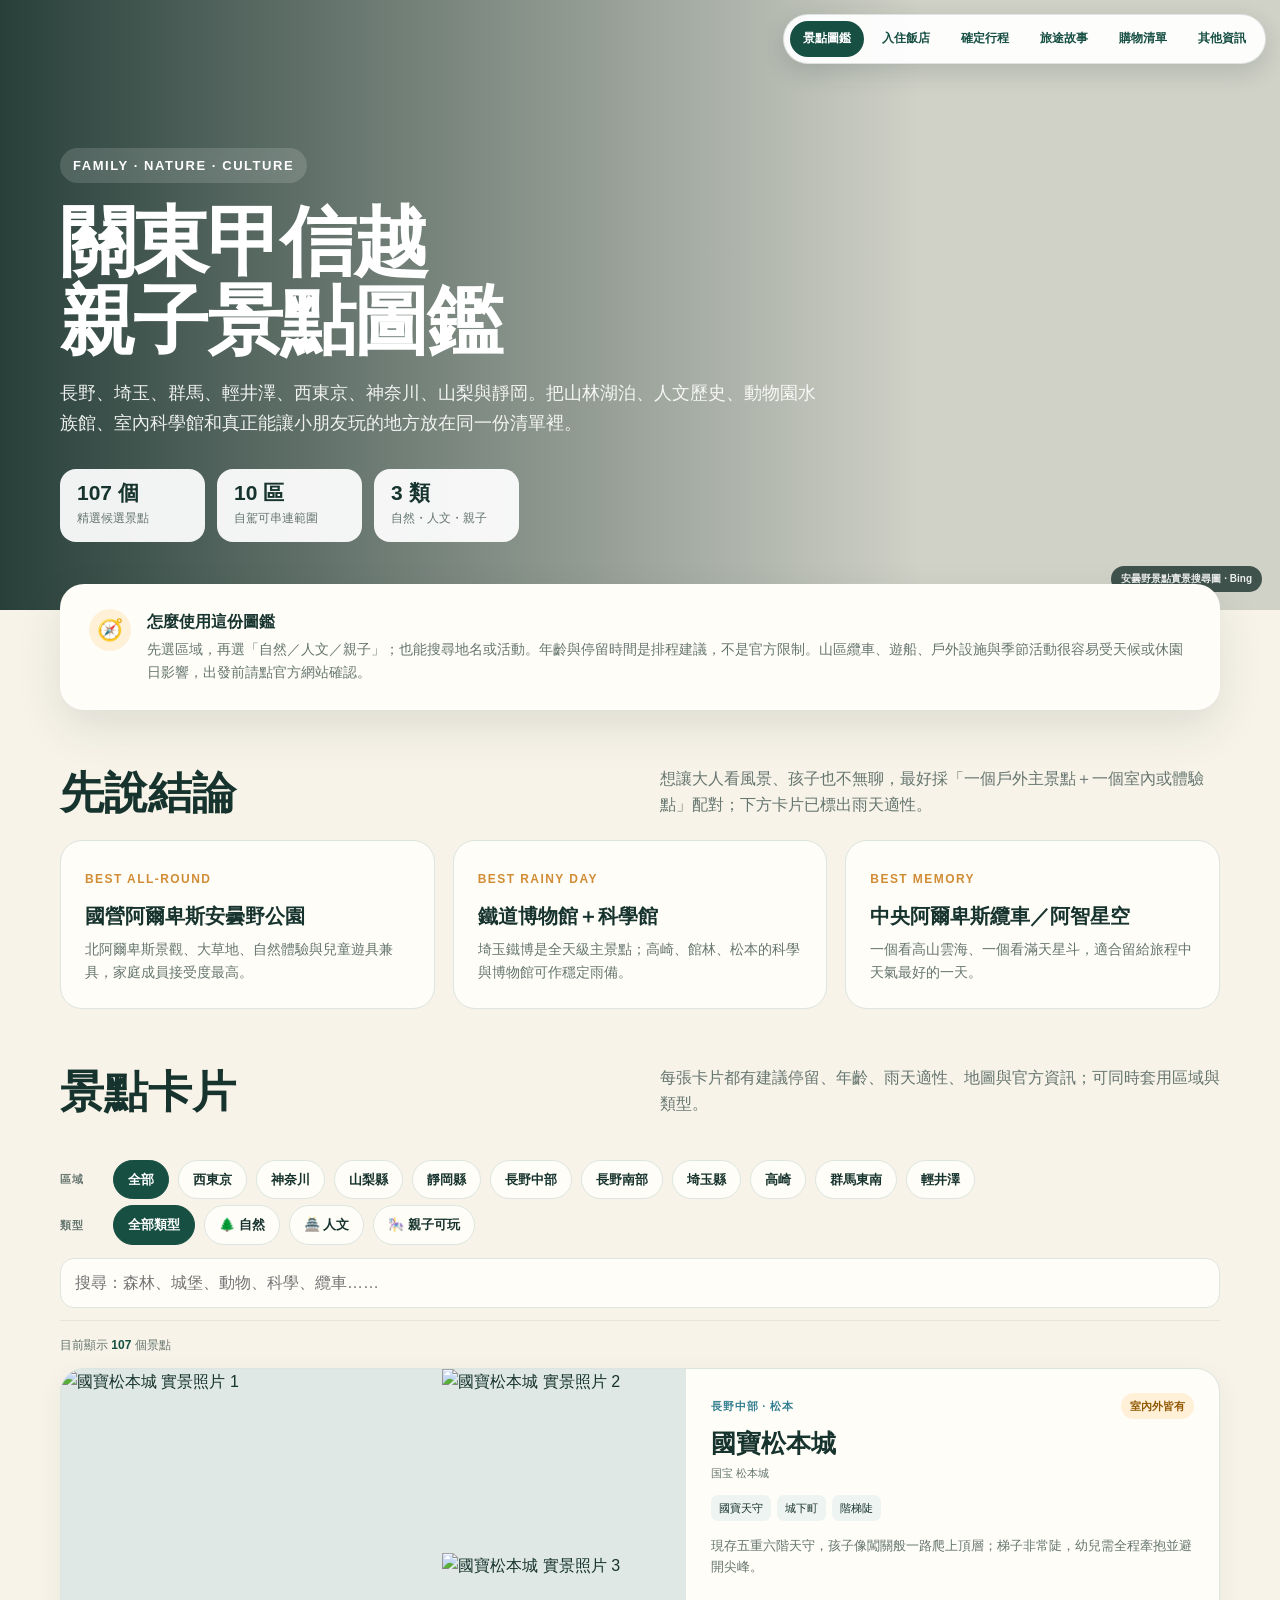
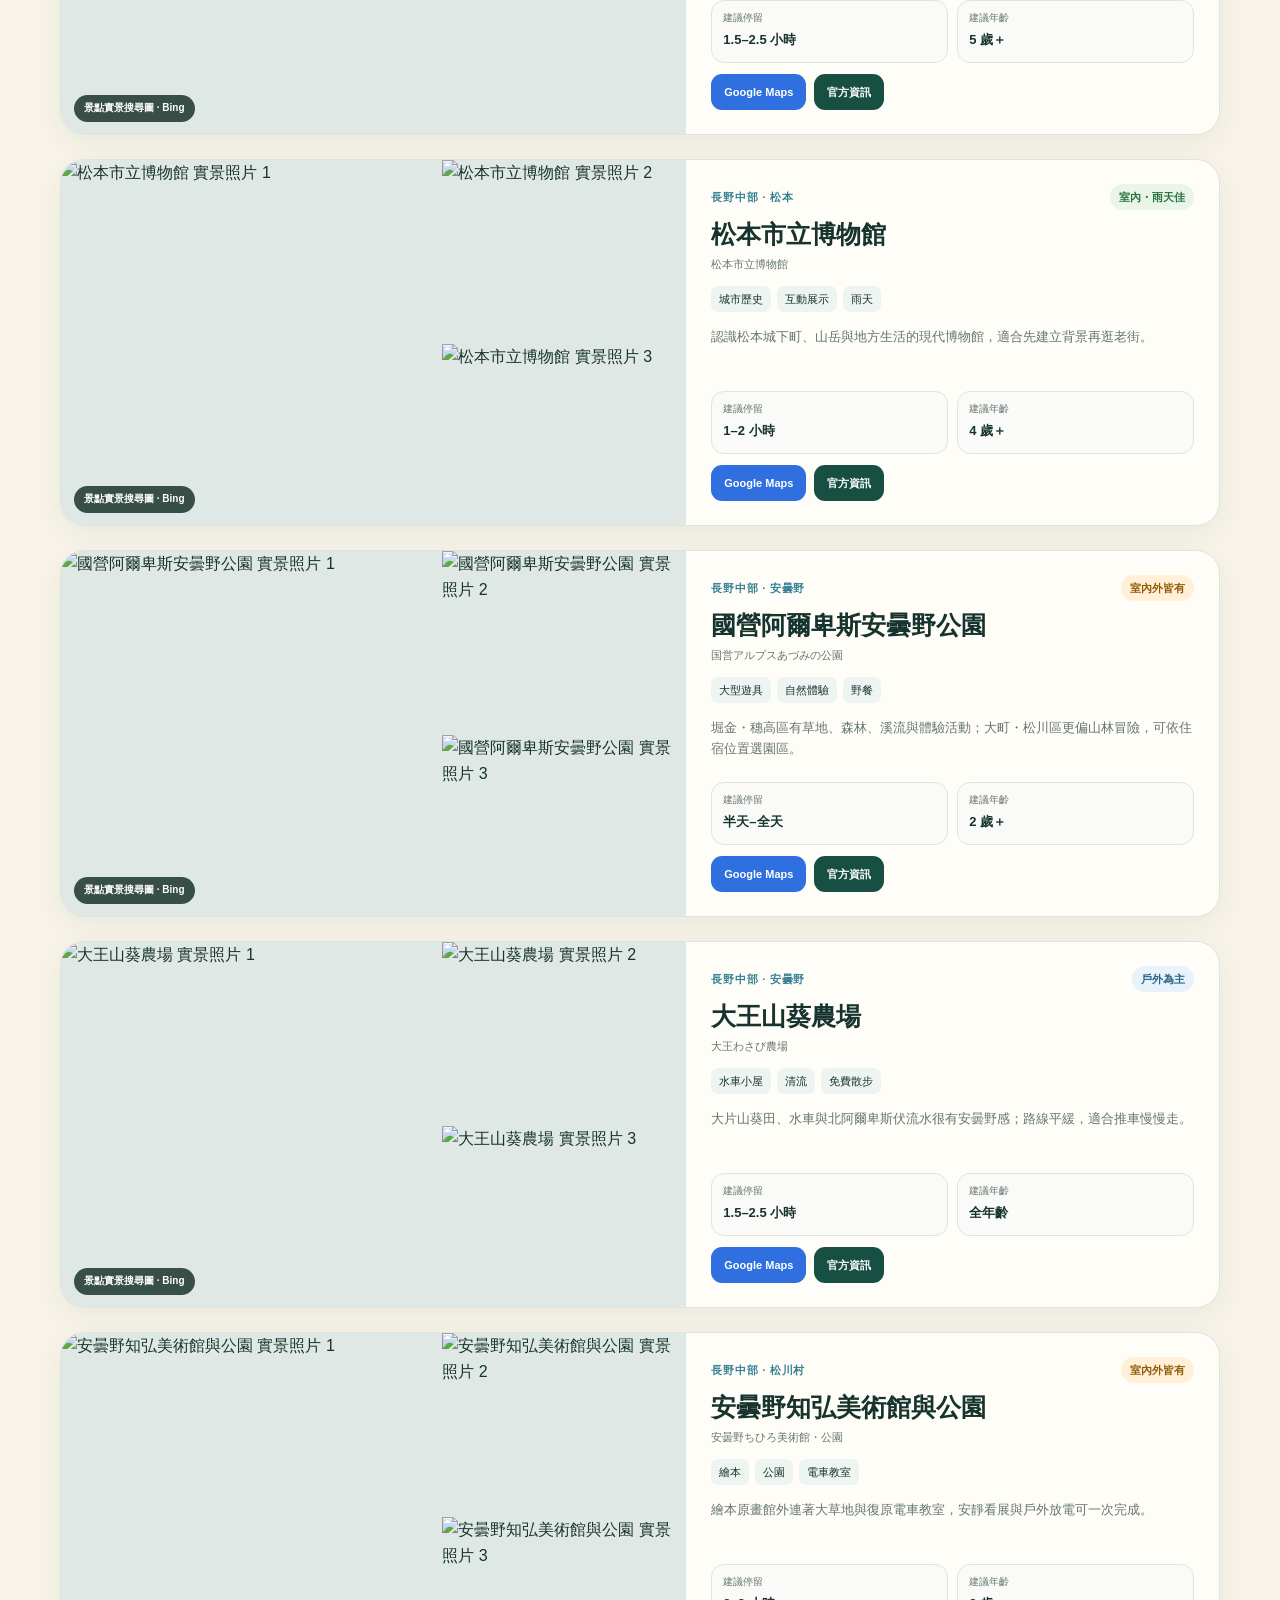
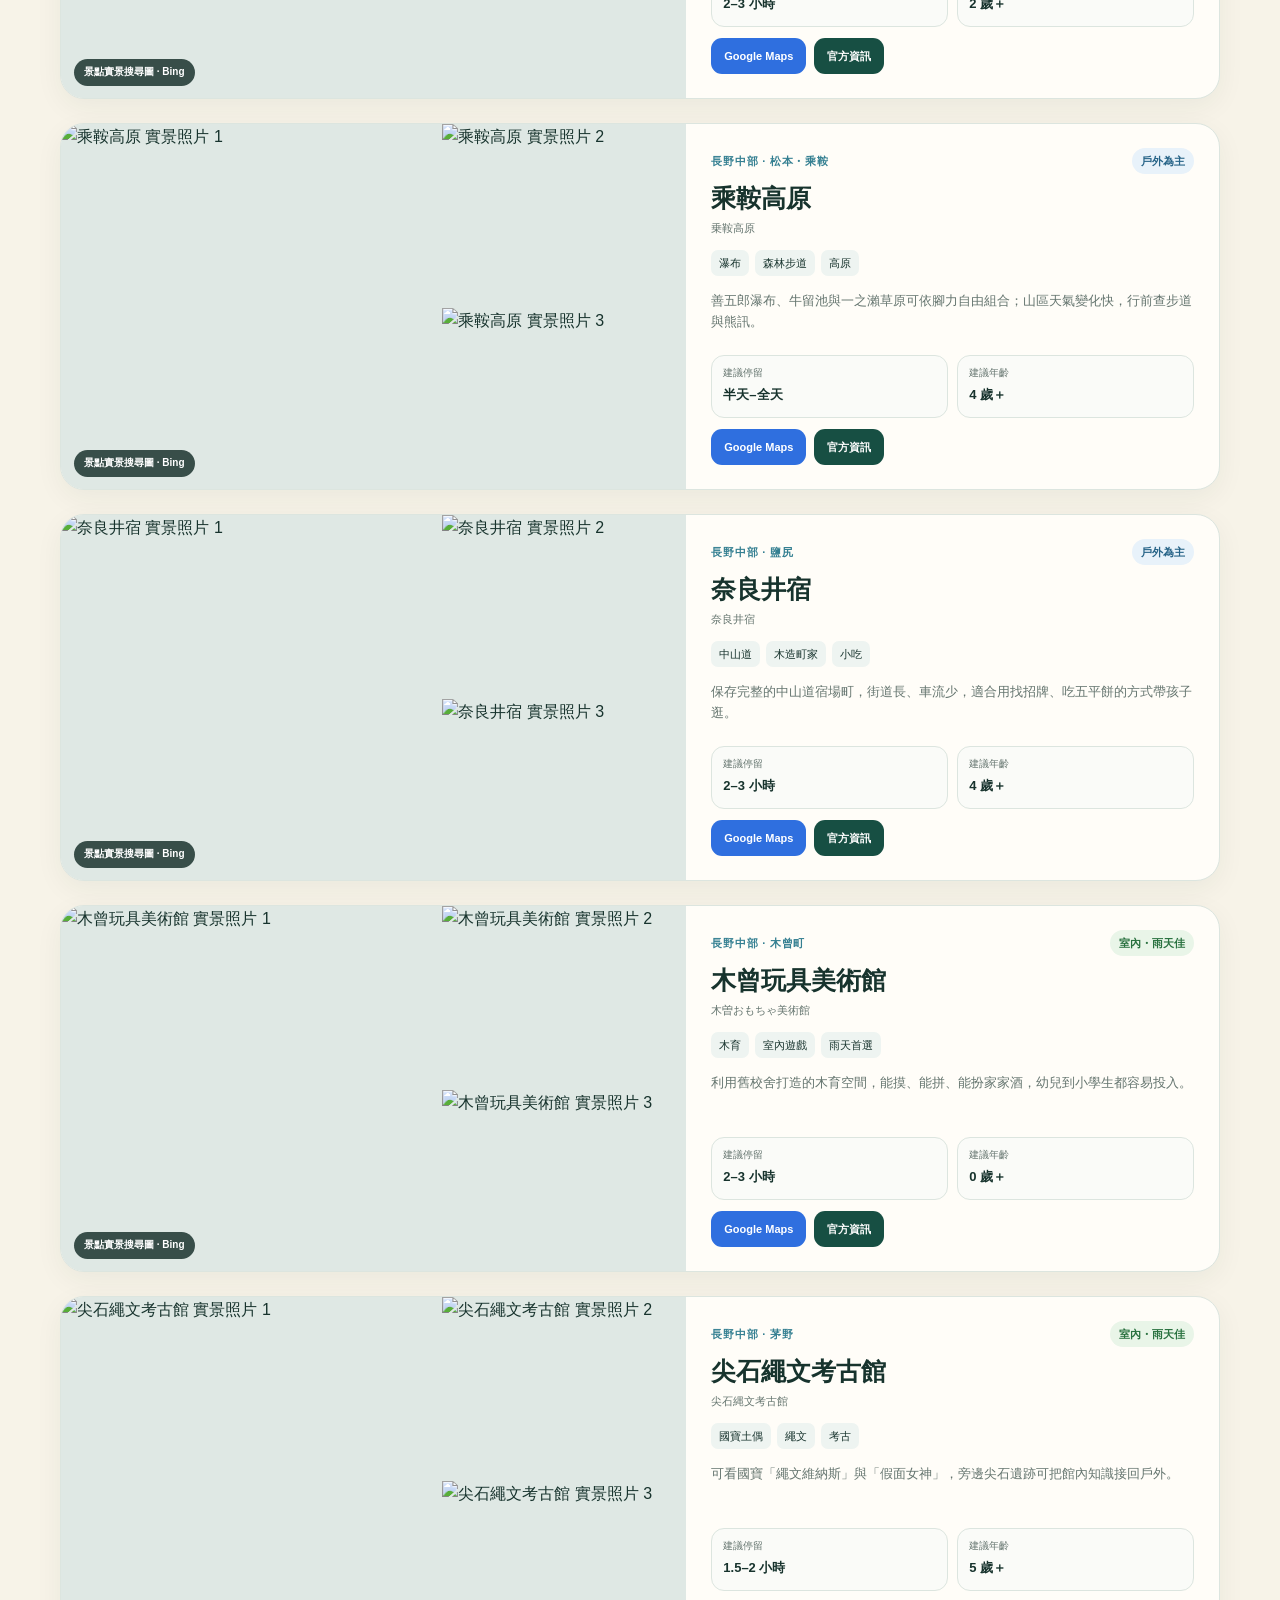
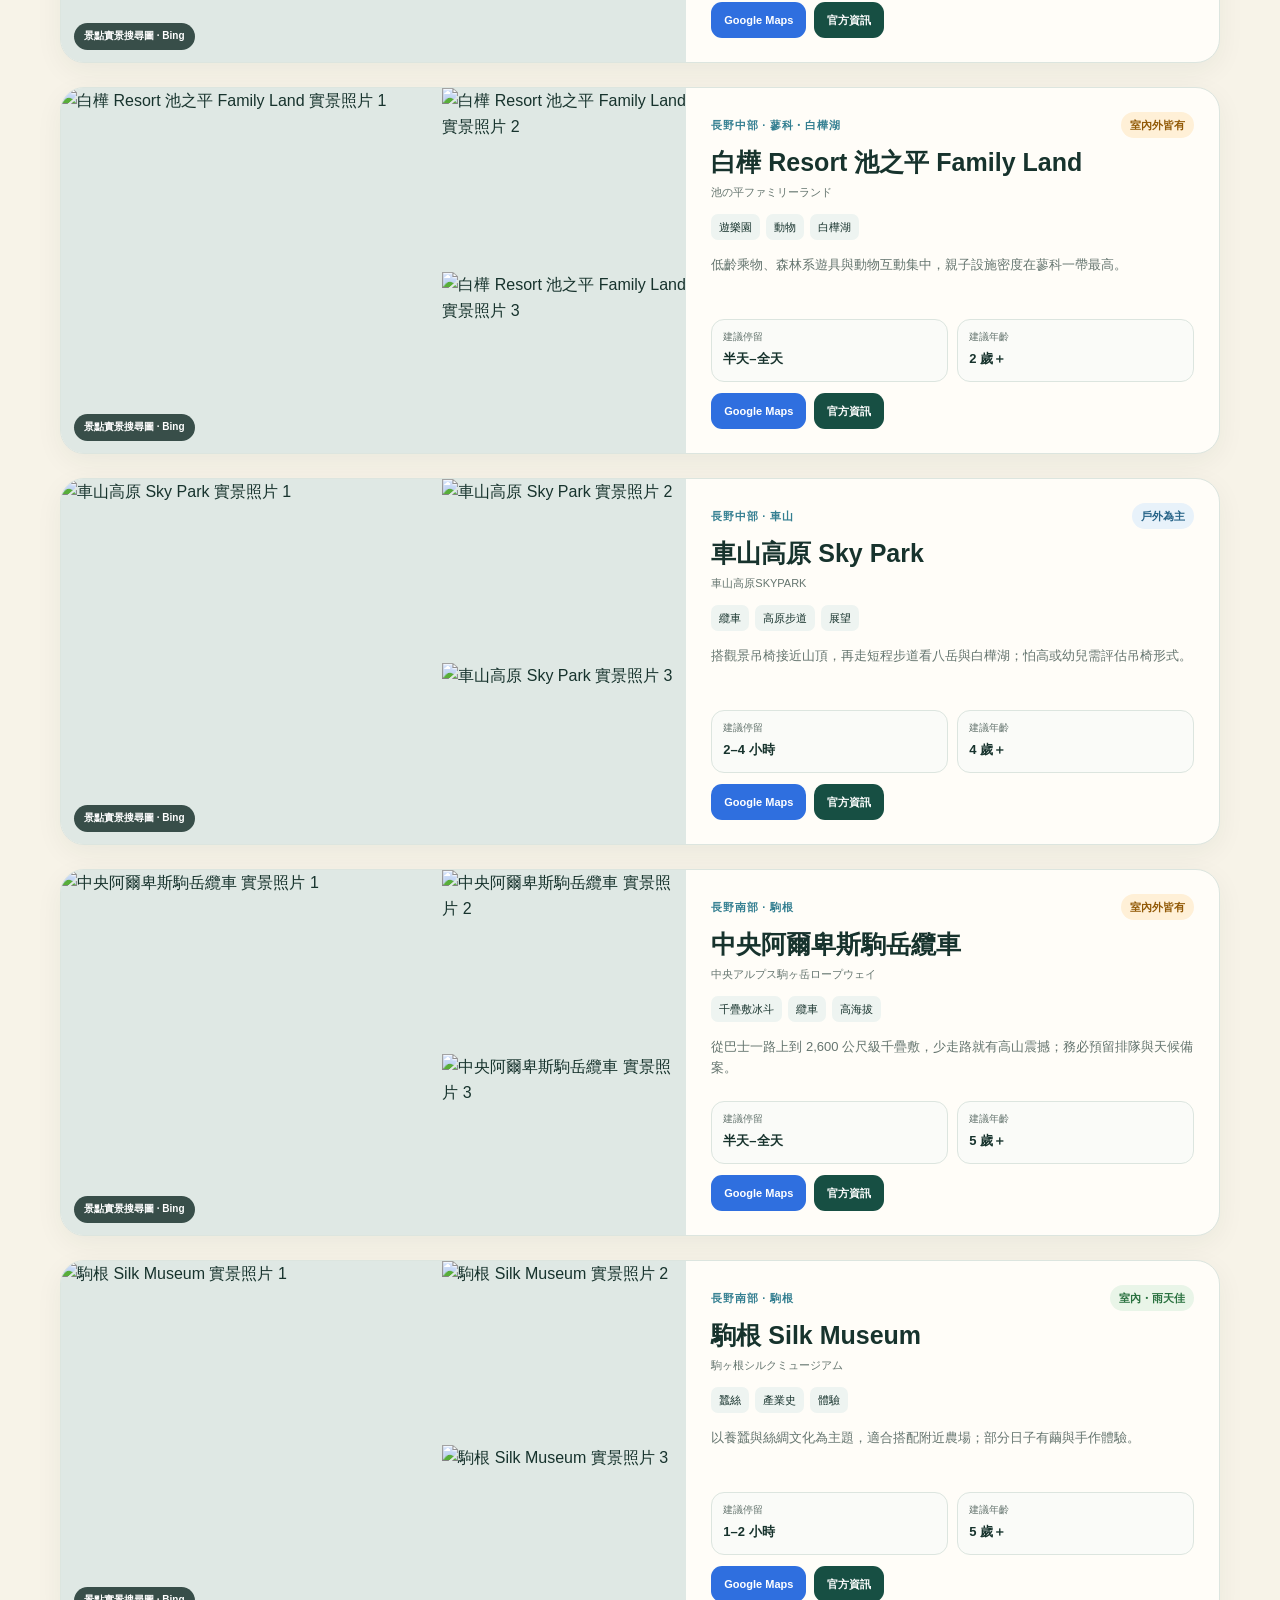
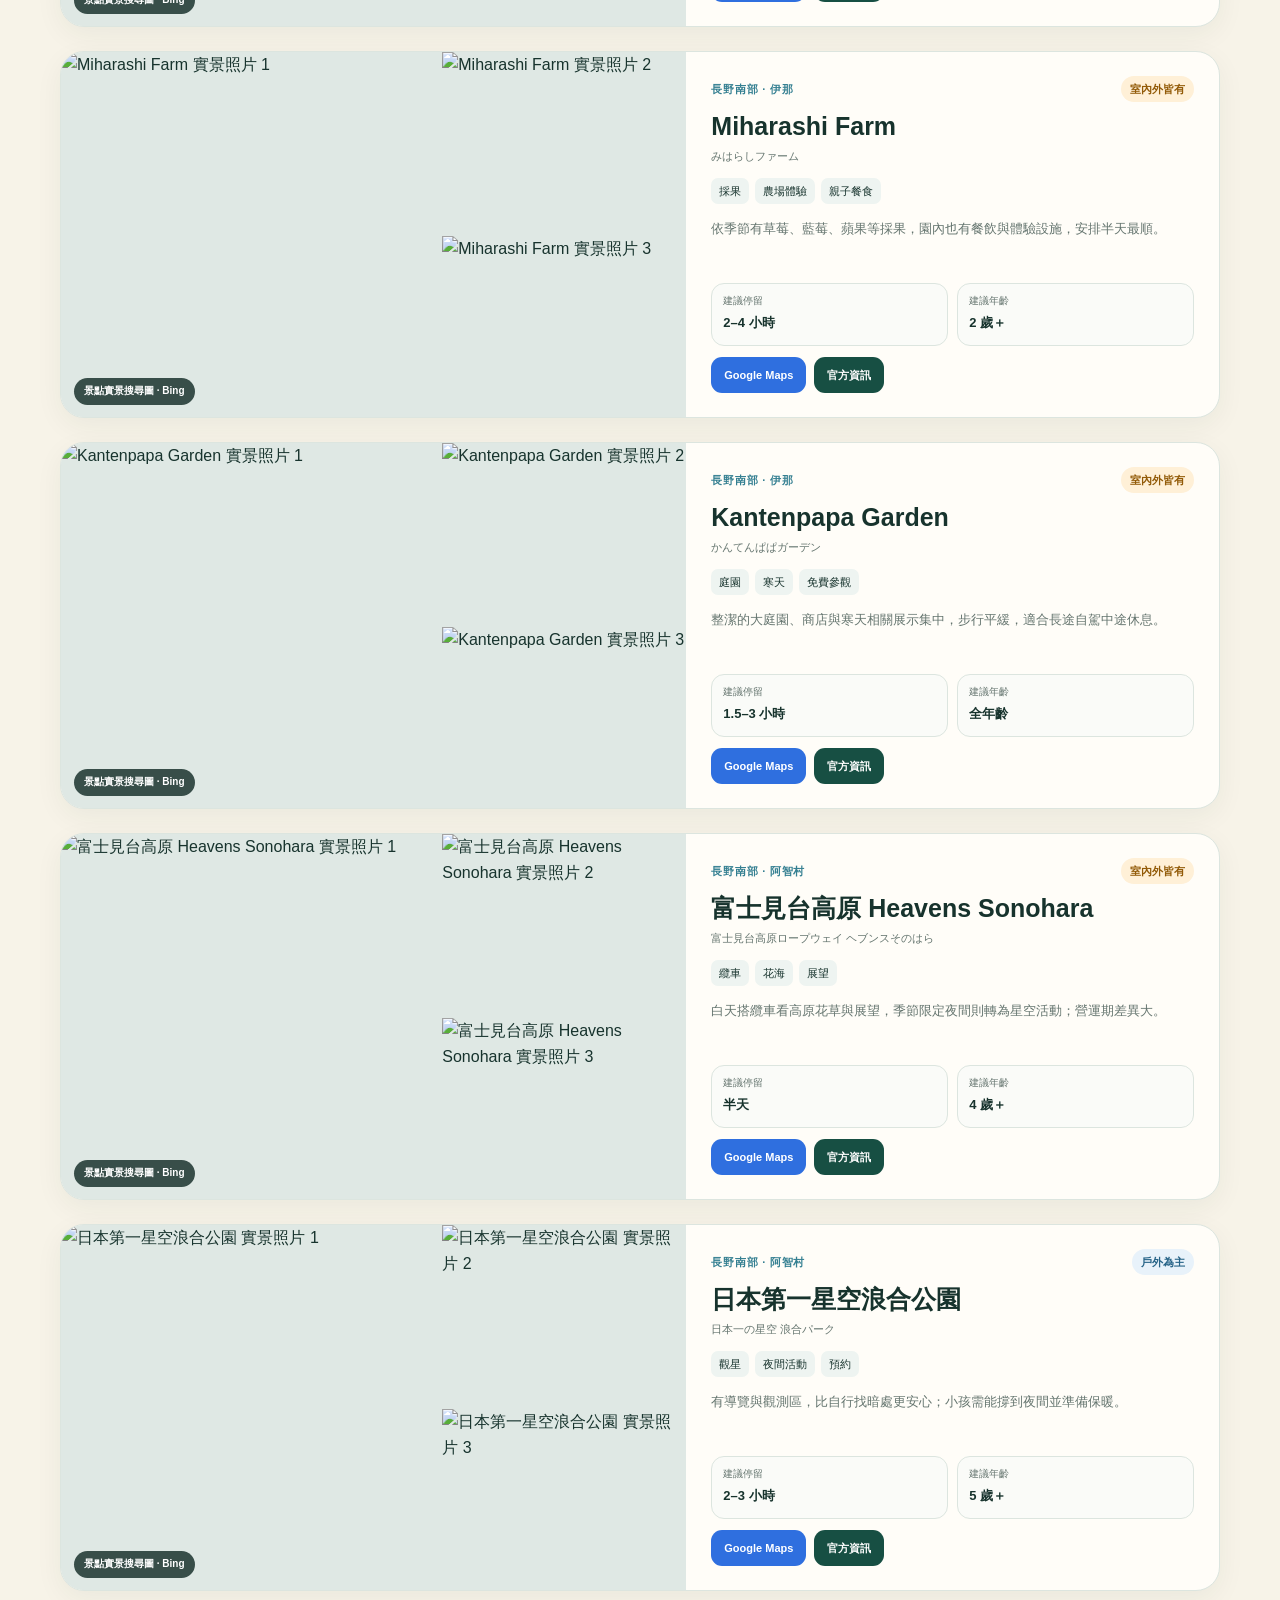
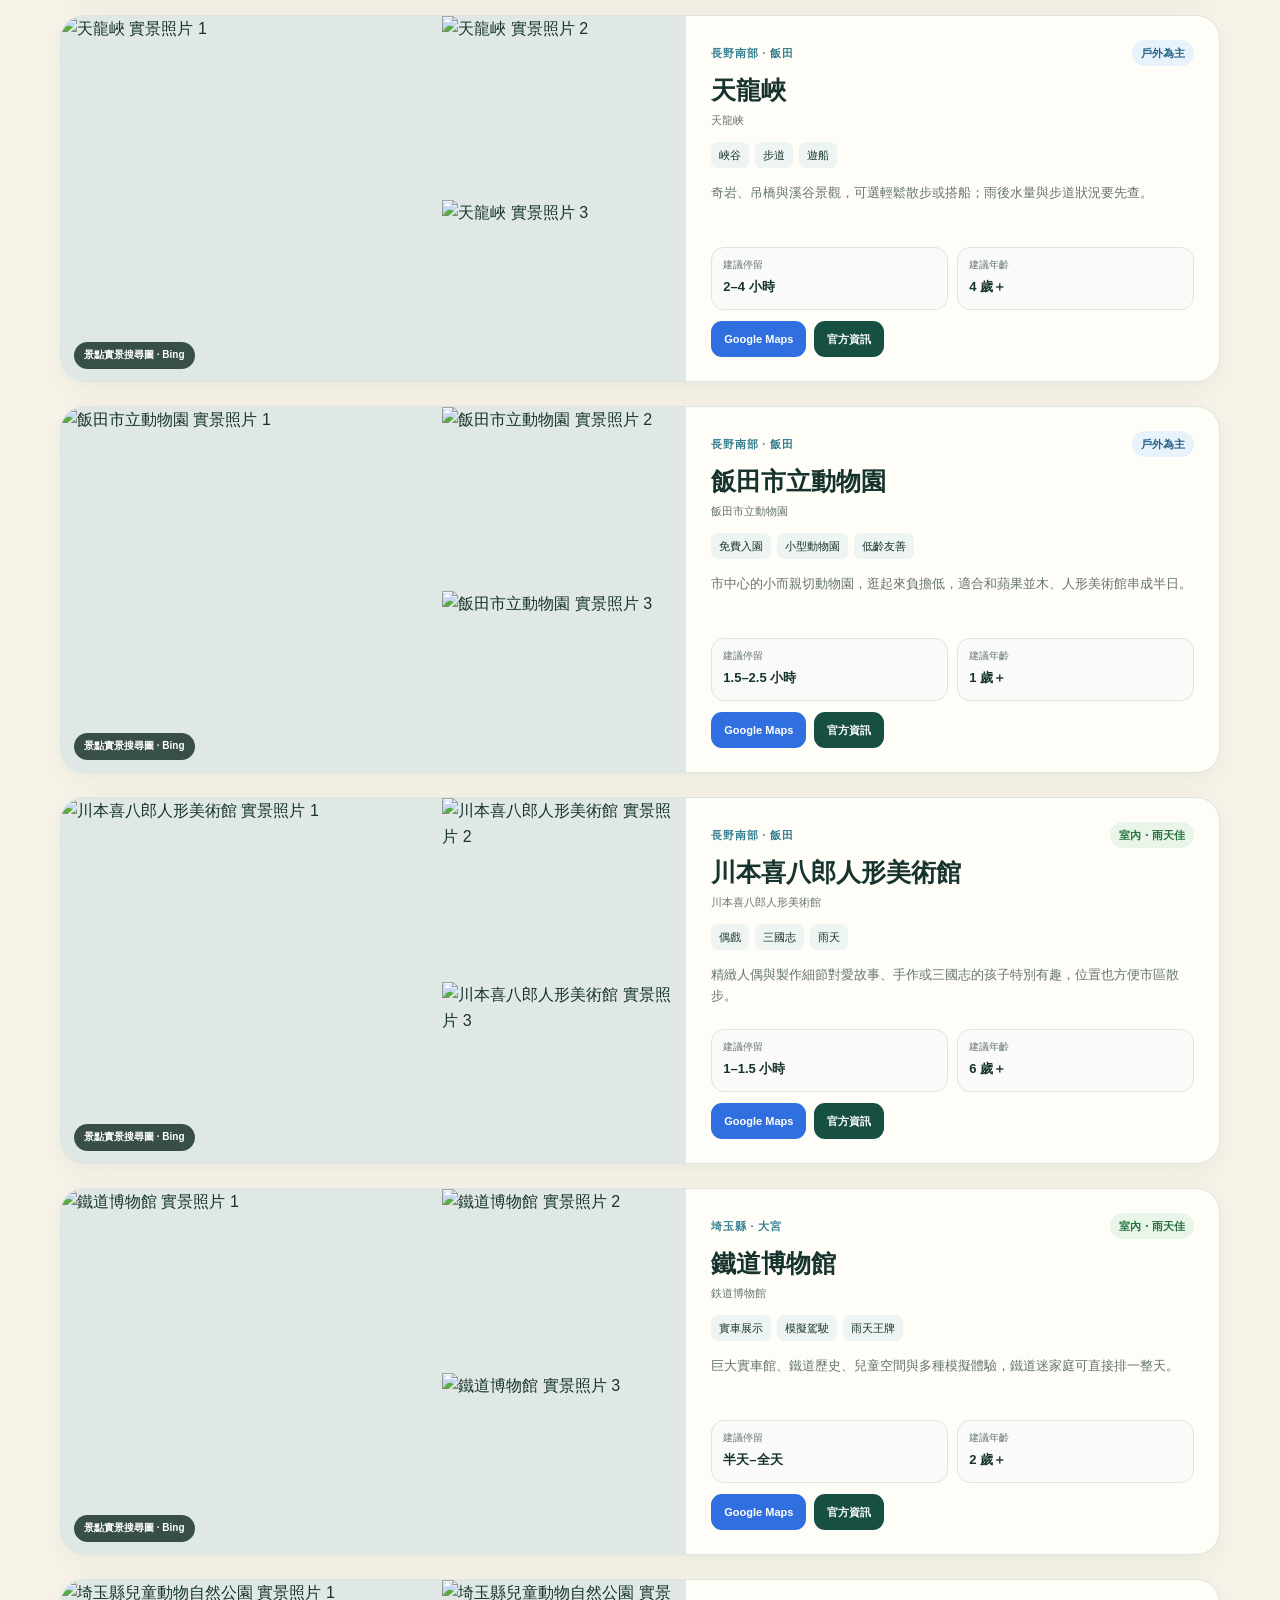
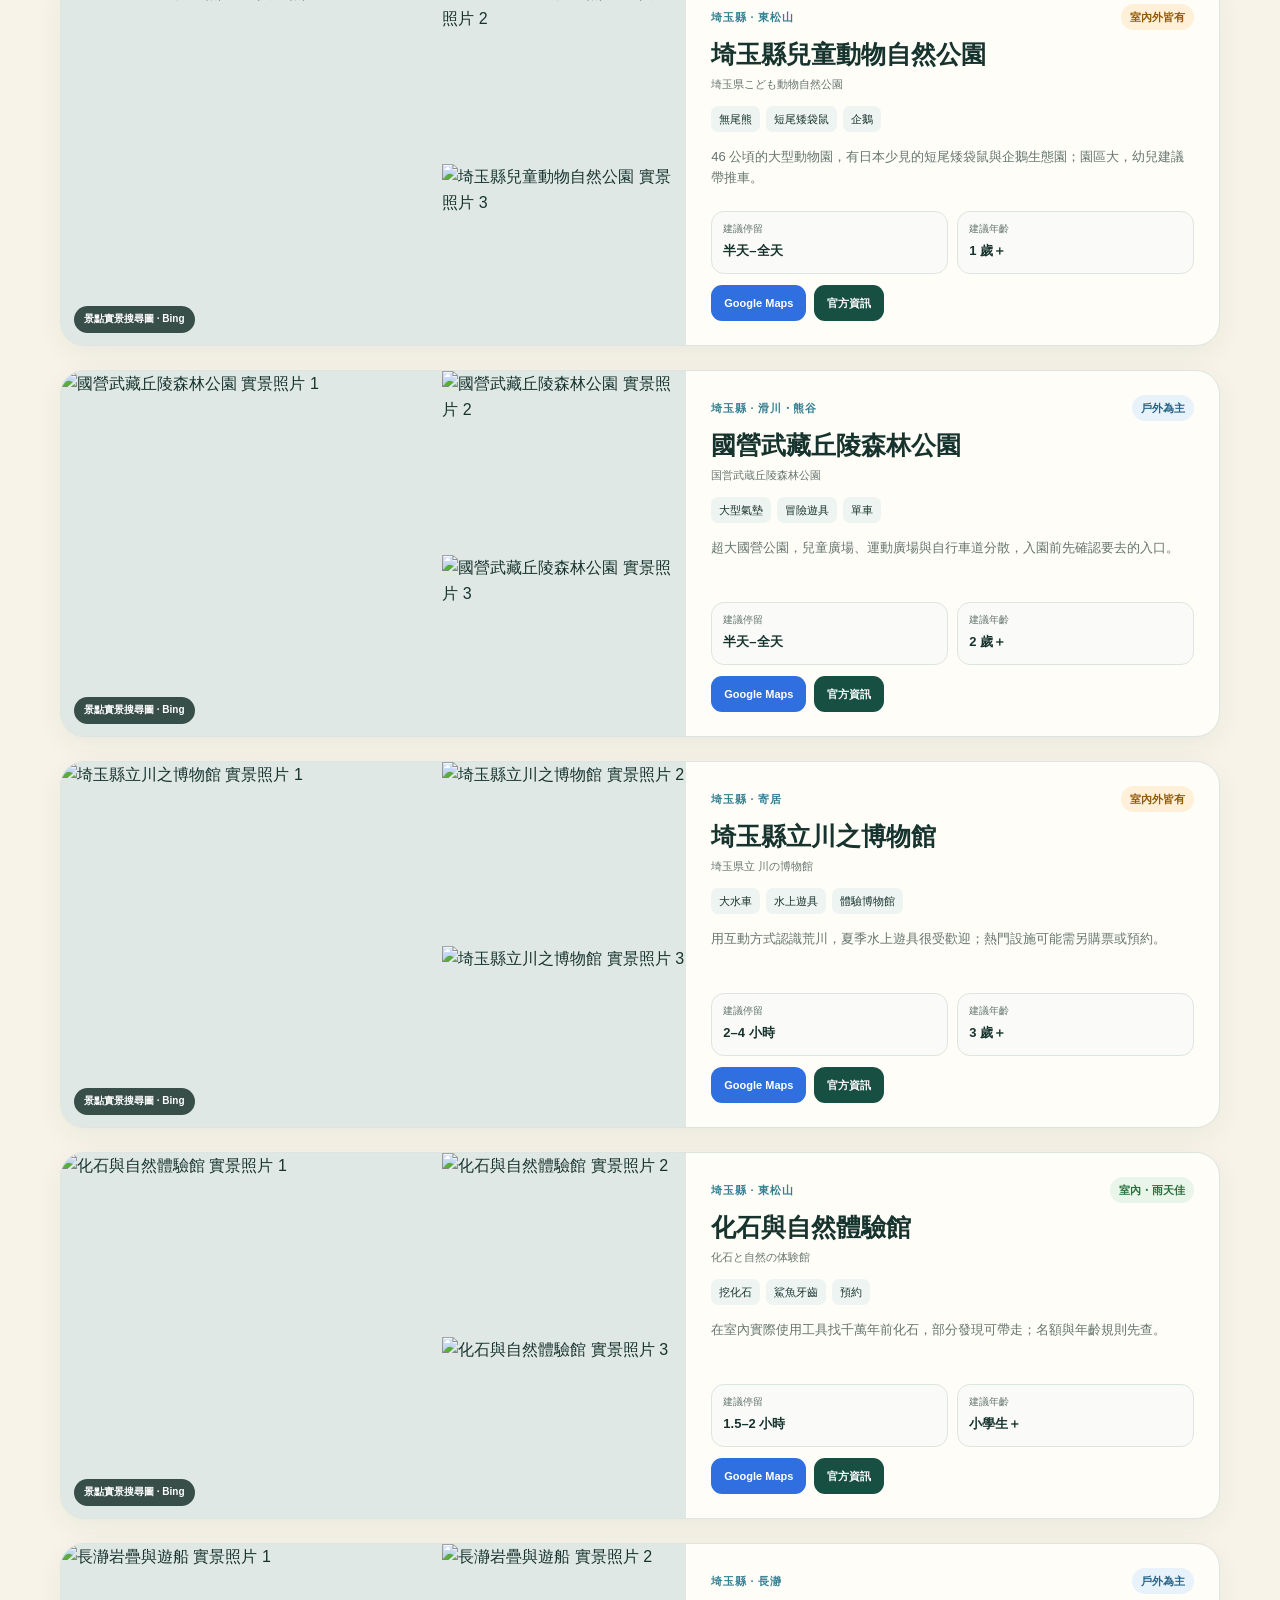
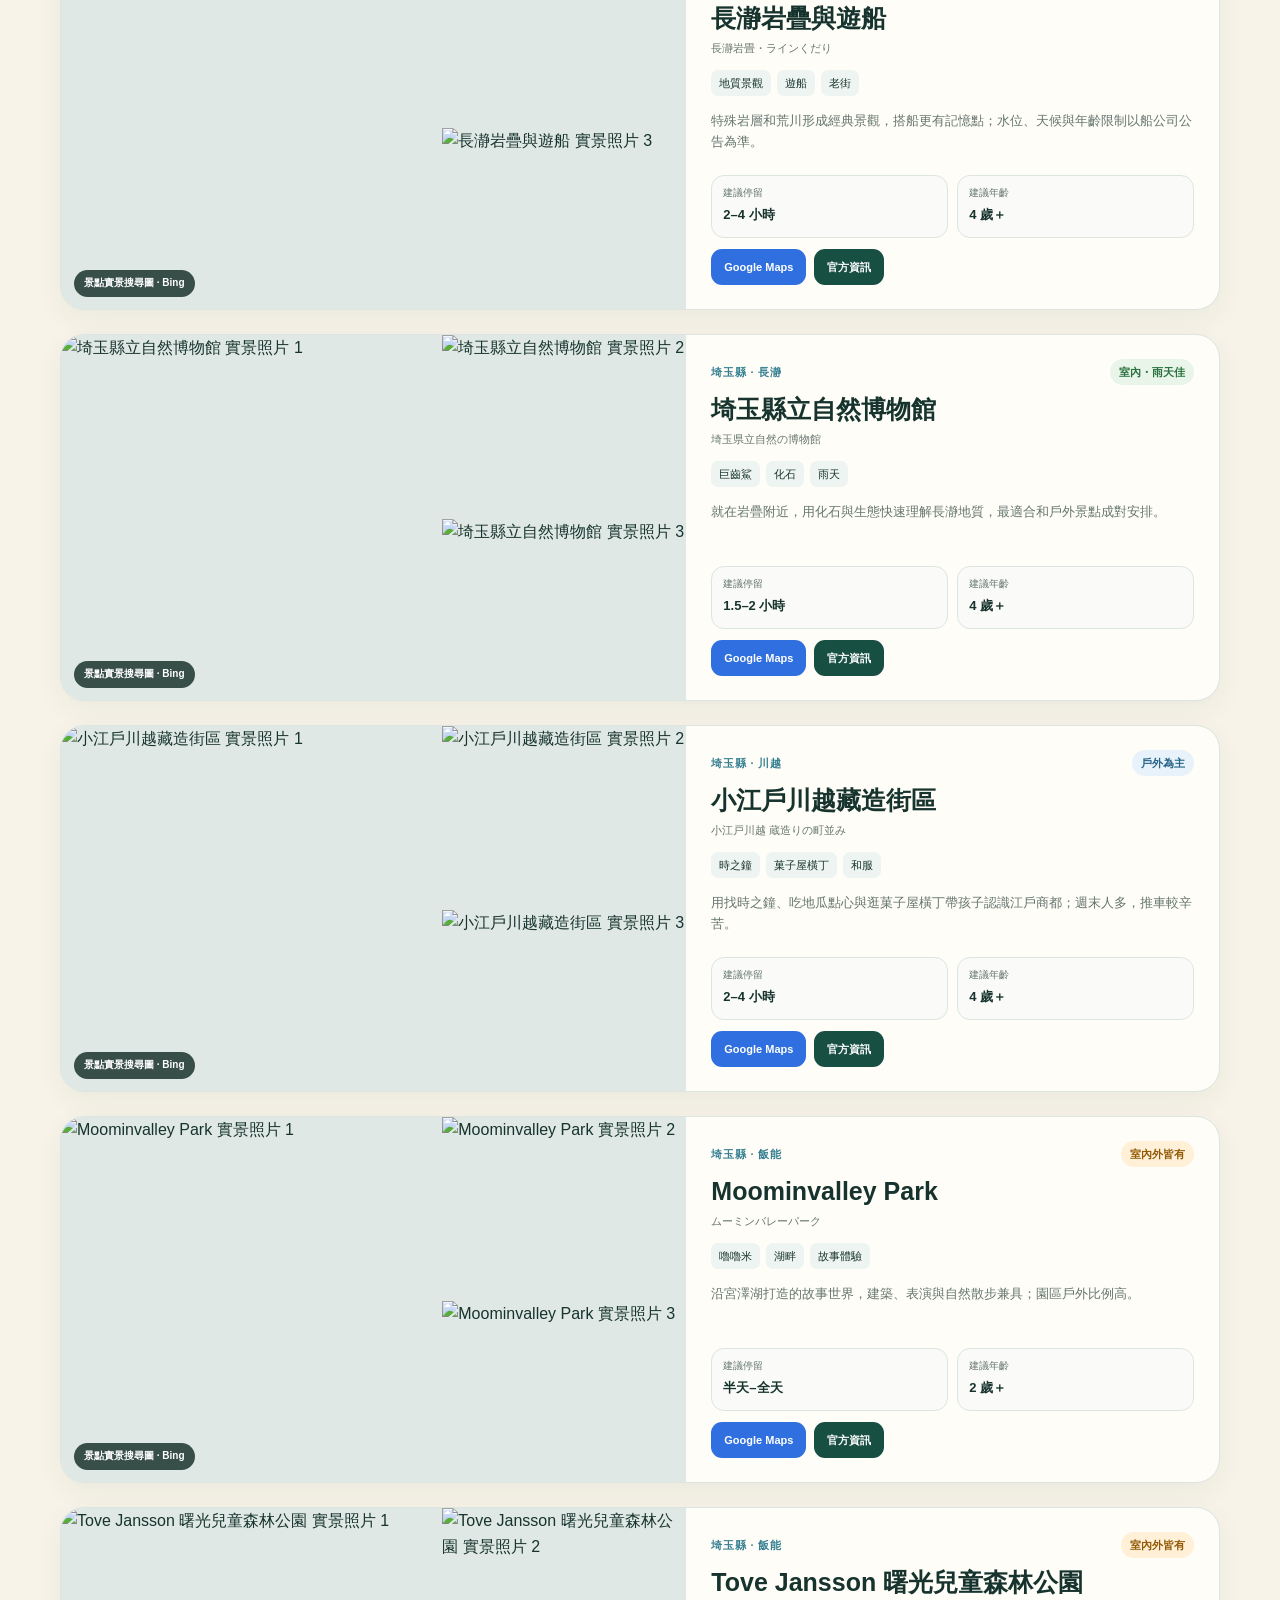
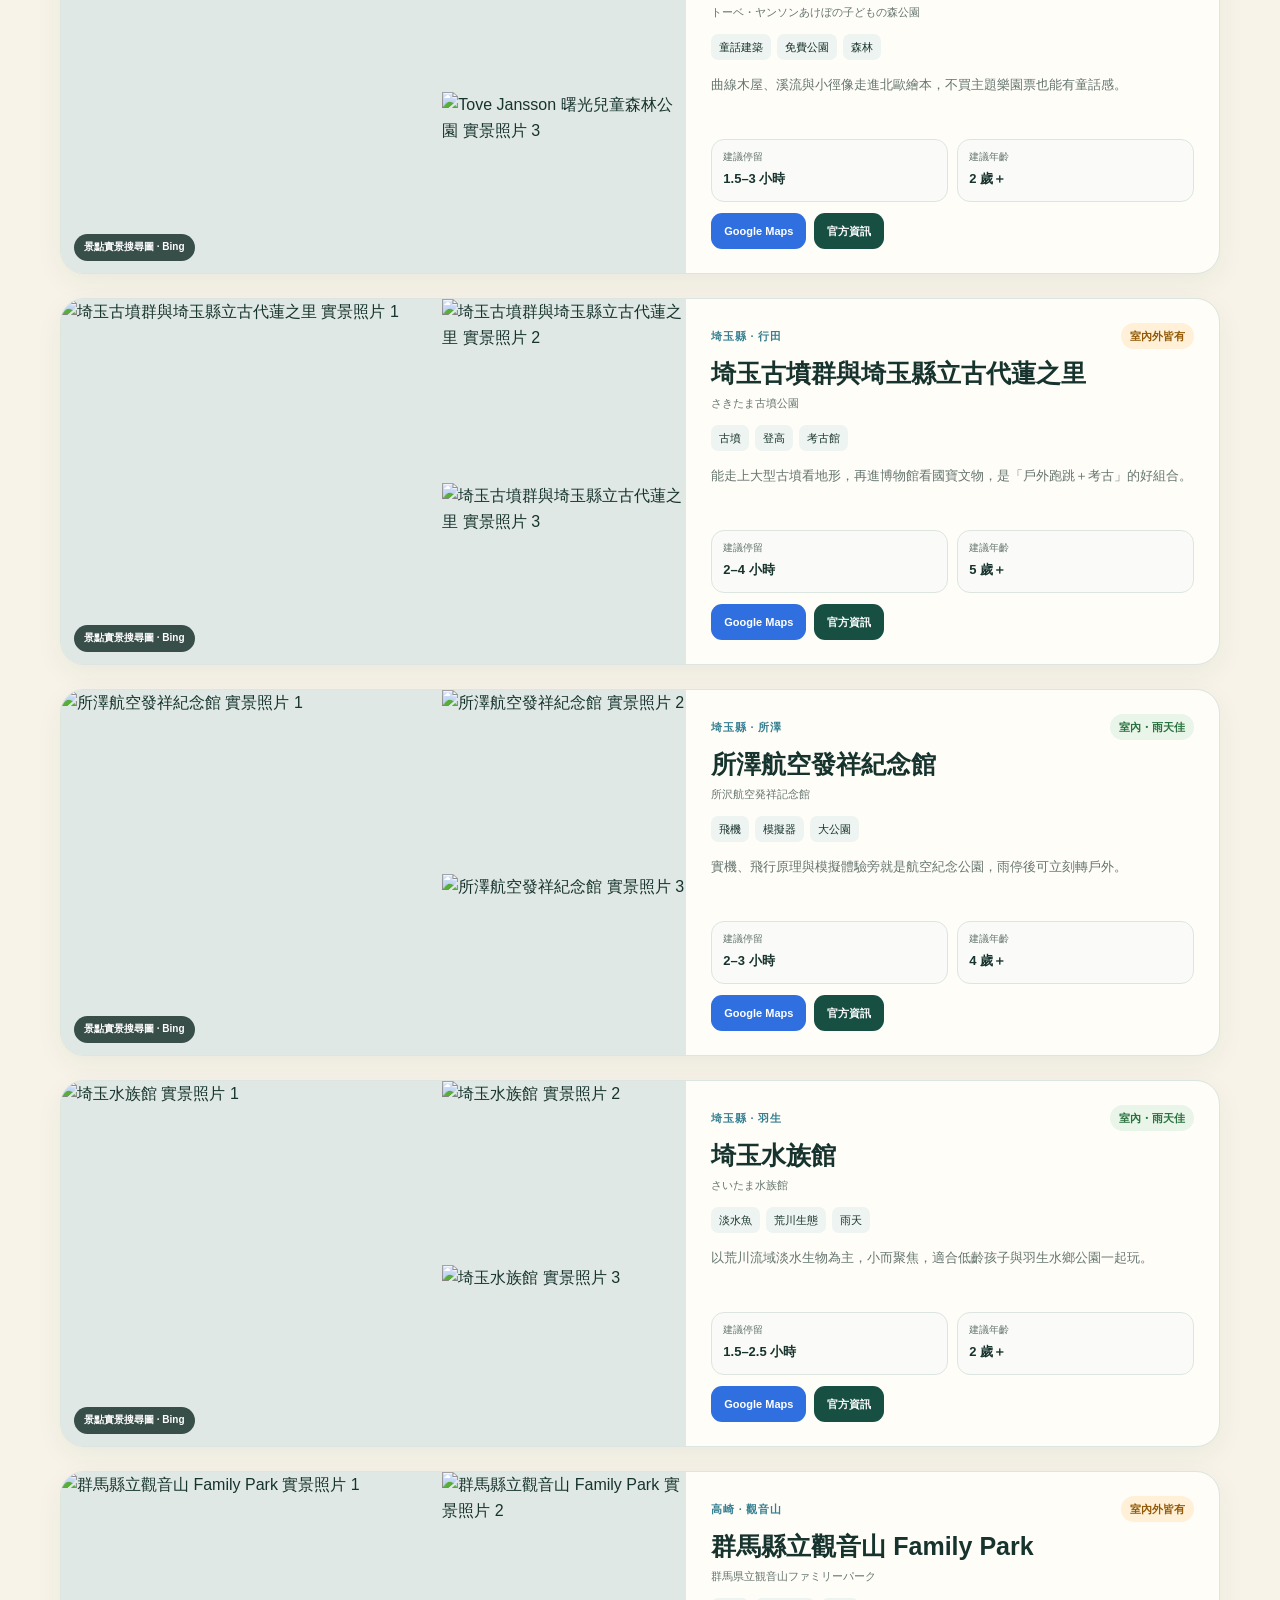
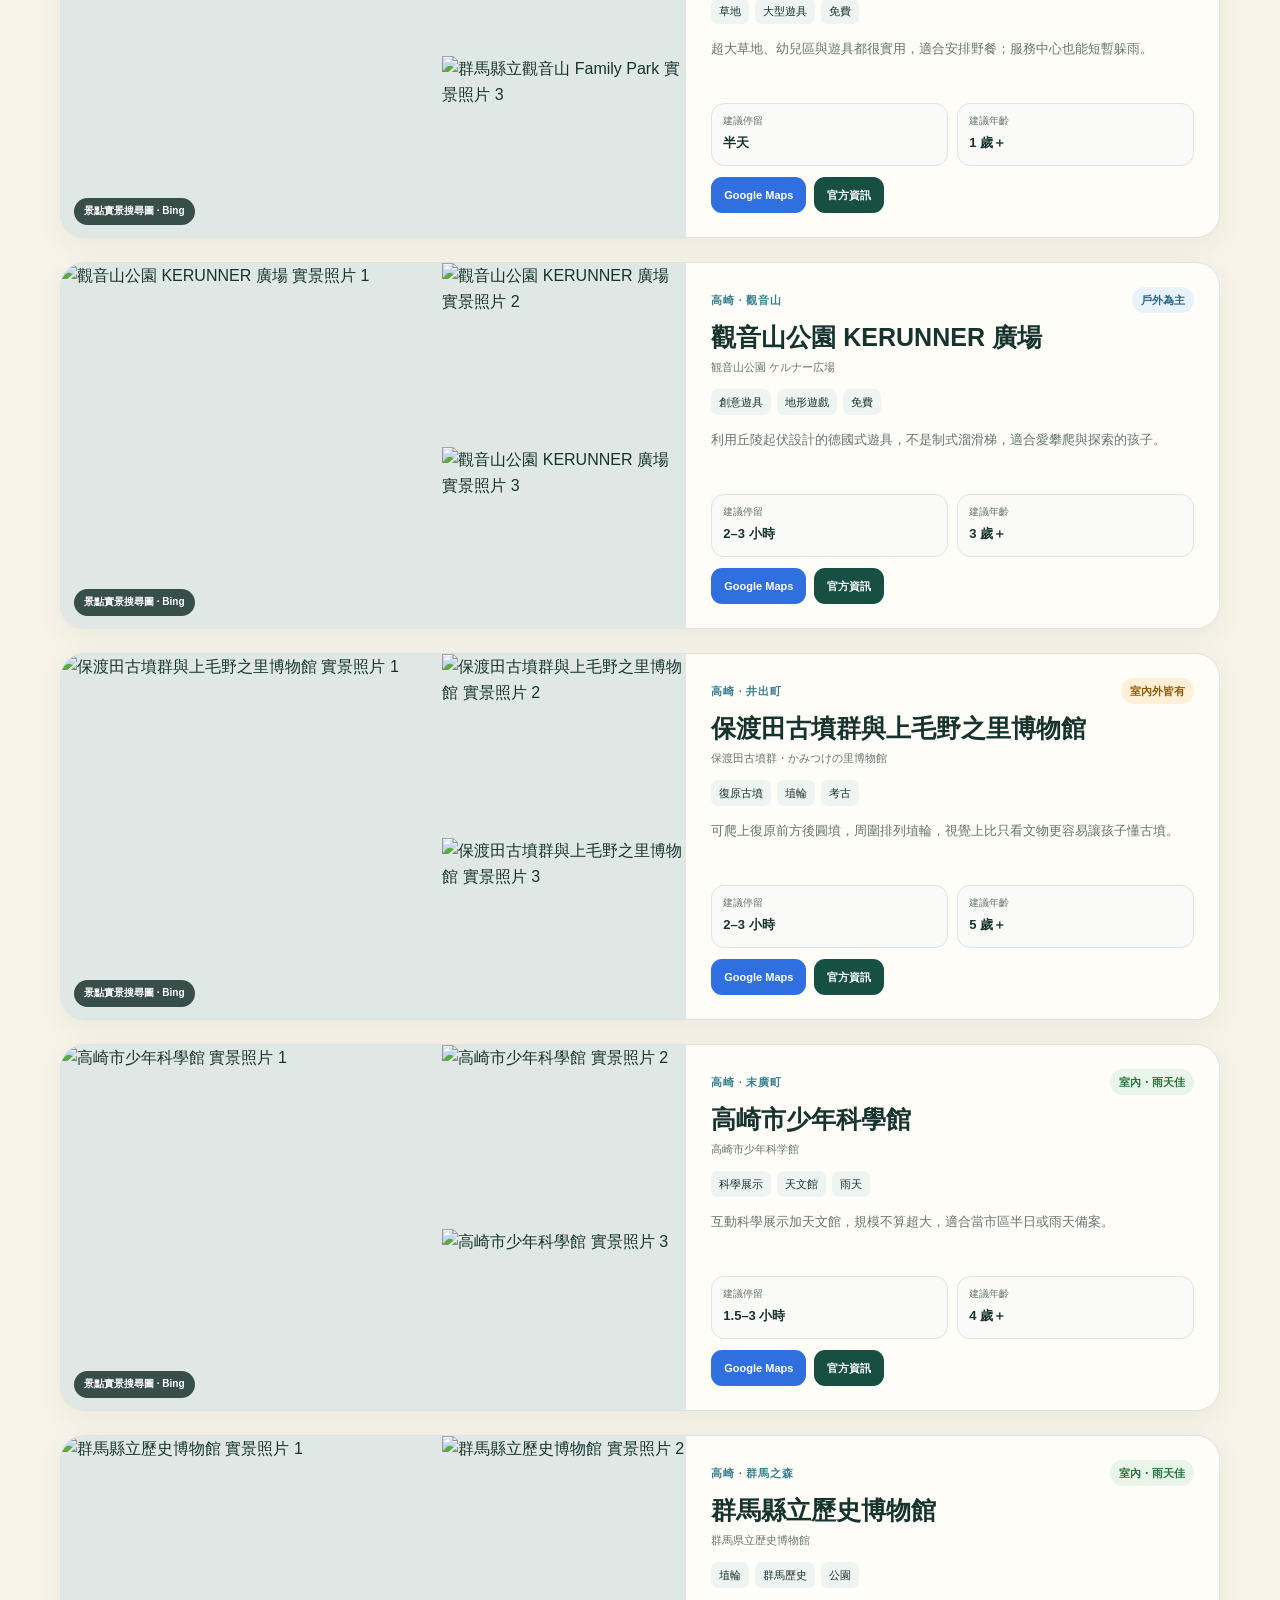
==== commit 05d4242d: "Add illustrated shopping checklist and September 8 stop" ====
--- a/index.html
+++ b/index.html
@@ -23,9 +23,10 @@
     .site-switch{position:fixed;top:14px;right:14px;z-index:30;display:flex;gap:5px;padding:6px;background:rgba(255,255,255,.94);border:1px solid rgba(23,51,45,.12);border-radius:999px;box-shadow:0 8px 24px rgba(23,51,45,.16);backdrop-filter:blur(10px)}.site-switch a{color:var(--pine);text-decoration:none;border-radius:999px;padding:8px 13px;font-size:12px;font-weight:900;white-space:nowrap}.site-switch a.active{background:var(--pine);color:#fff}@media(max-width:520px){.site-switch{top:8px;right:8px;padding:4px}.site-switch a{padding:7px 10px;font-size:11px}#regionFilters{flex-wrap:wrap;overflow:visible}#regionFilters .control-label{flex-basis:100%}#regionFilters .filter[data-region="west-tokyo"],#regionFilters .filter[data-region="kanagawa"]{border-color:var(--gold);box-shadow:inset 0 0 0 1px rgba(209,141,54,.18)}}
   </style>
   <style>.back-top{position:fixed;right:18px;bottom:18px;z-index:40;border:0;border-radius:999px;background:var(--pine);color:#fff;padding:11px 15px;font:inherit;font-size:12px;font-weight:900;box-shadow:0 10px 28px rgba(23,51,45,.28);cursor:pointer;opacity:0;visibility:hidden;transform:translateY(8px);transition:.2s}.back-top.show{opacity:1;visibility:visible;transform:none}.back-top:focus-visible{outline:3px solid #f3c878;outline-offset:3px}</style>
+  <style>@media(max-width:560px){.site-switch{left:7px;right:7px;overflow-x:auto;justify-content:flex-start}.site-switch a{font-size:8px;padding:6px 7px}}</style>
 </head>
 <body>
-  <nav class="site-switch" aria-label="網站內容"><a class="active" href="./">景點圖鑑</a><a href="stays.html">入住飯店</a><a href="itinerary.html">確定行程</a><a href="stories.html">旅途故事</a><a href="info.html">其他資訊</a></nav>
+  <nav class="site-switch" aria-label="網站內容"><a class="active" href="./">景點圖鑑</a><a href="stays.html">入住飯店</a><a href="itinerary.html">確定行程</a><a href="stories.html">旅途故事</a><a href="shopping.html">購物清單</a><a href="info.html">其他資訊</a></nav>
   <header class="hero"><div class="sun"></div><div class="hero-inner"><div class="eyebrow">FAMILY · NATURE · CULTURE</div><h1>關東甲信越<br>親子景點圖鑑</h1><p>長野、埼玉、群馬、輕井澤、西東京、神奈川、山梨與靜岡。把山林湖泊、人文歷史、動物園水族館、室內科學館和真正能讓小朋友玩的地方放在同一份清單裡。</p><div class="hero-stats"><div class="hero-stat"><b id="totalStat">—</b><span>精選候選景點</span></div><div class="hero-stat"><b>10 區</b><span>自駕可串連範圍</span></div><div class="hero-stat"><b>3 類</b><span>自然・人文・親子</span></div></div></div><span class="hero-photo-credit">安曇野景點實景搜尋圖 · Bing</span></header>
   <main>
     <aside class="notice"><div class="notice-icon">🧭</div><div><strong>怎麼使用這份圖鑑</strong><p>先選區域，再選「自然／人文／親子」；也能搜尋地名或活動。年齡與停留時間是排程建議，不是官方限制。山區纜車、遊船、戶外設施與季節活動很容易受天候或休園日影響，出發前請點官方網站確認。</p></div></aside>
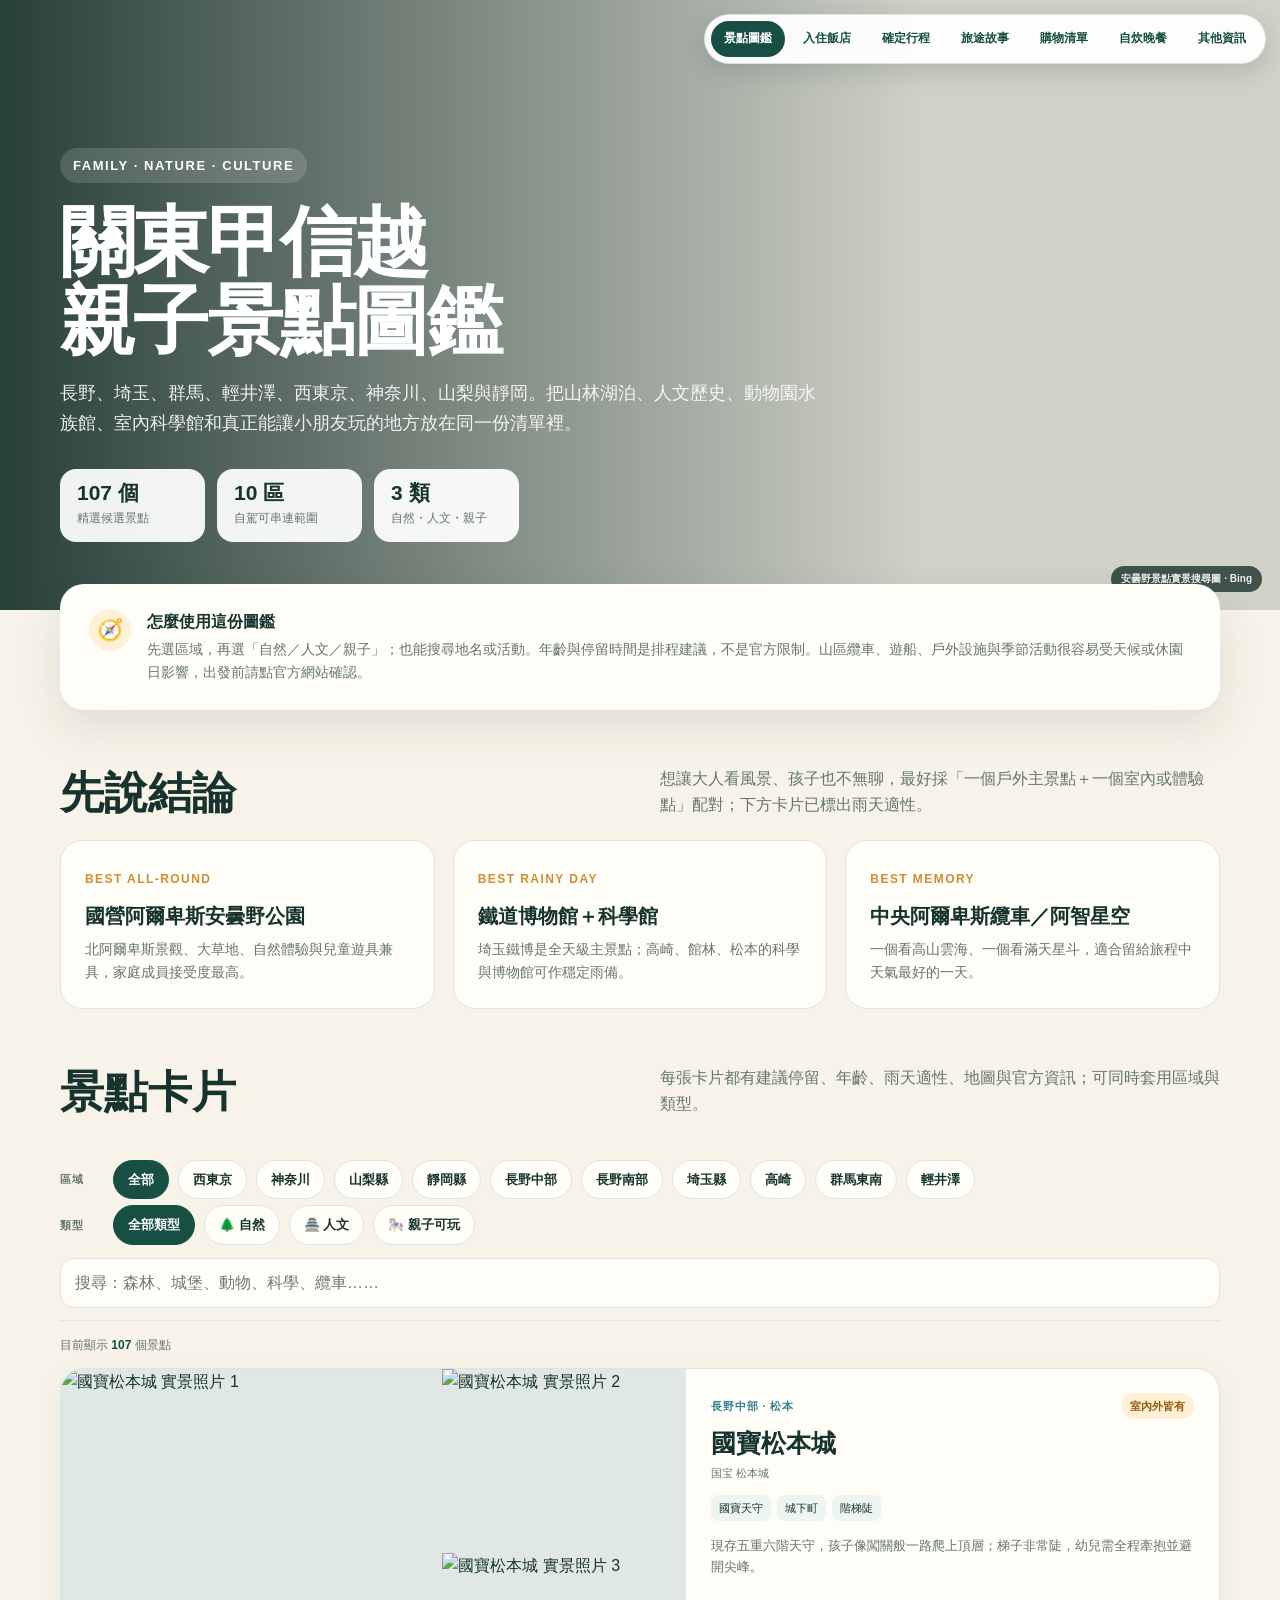
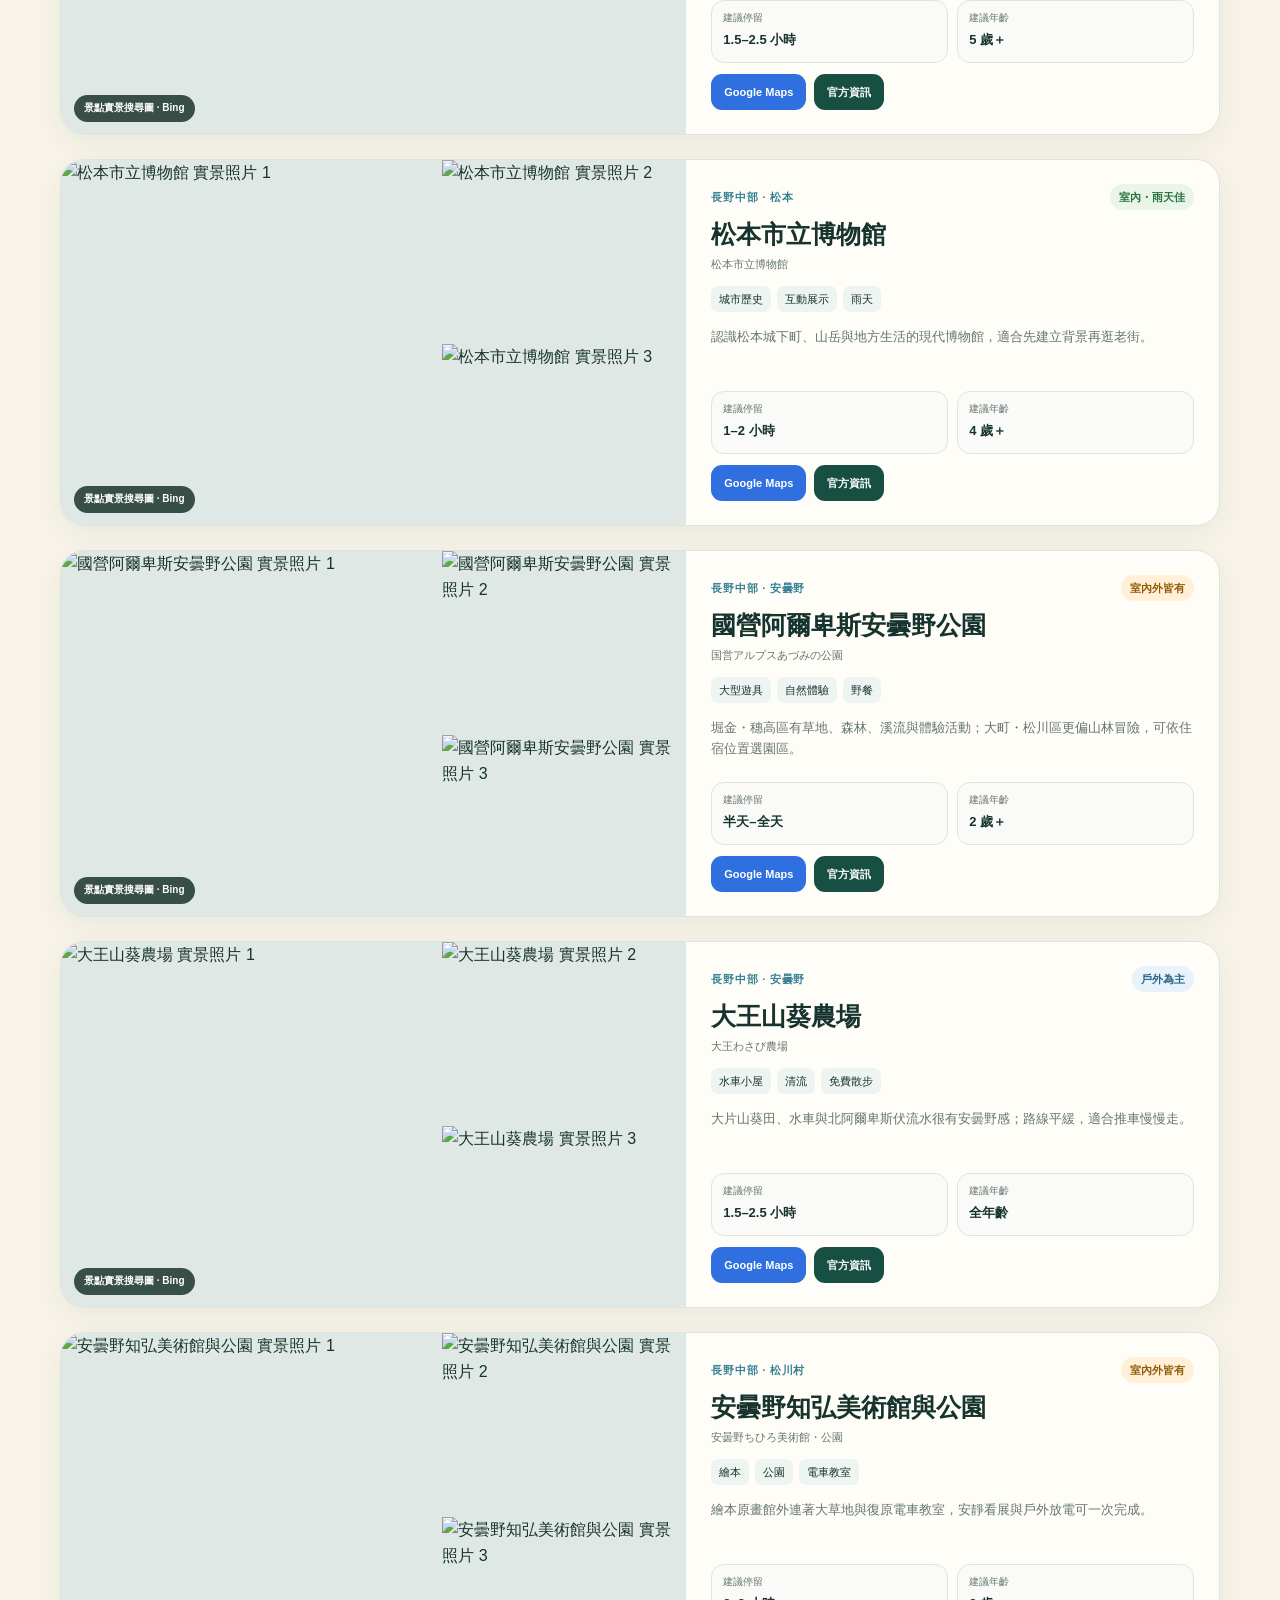
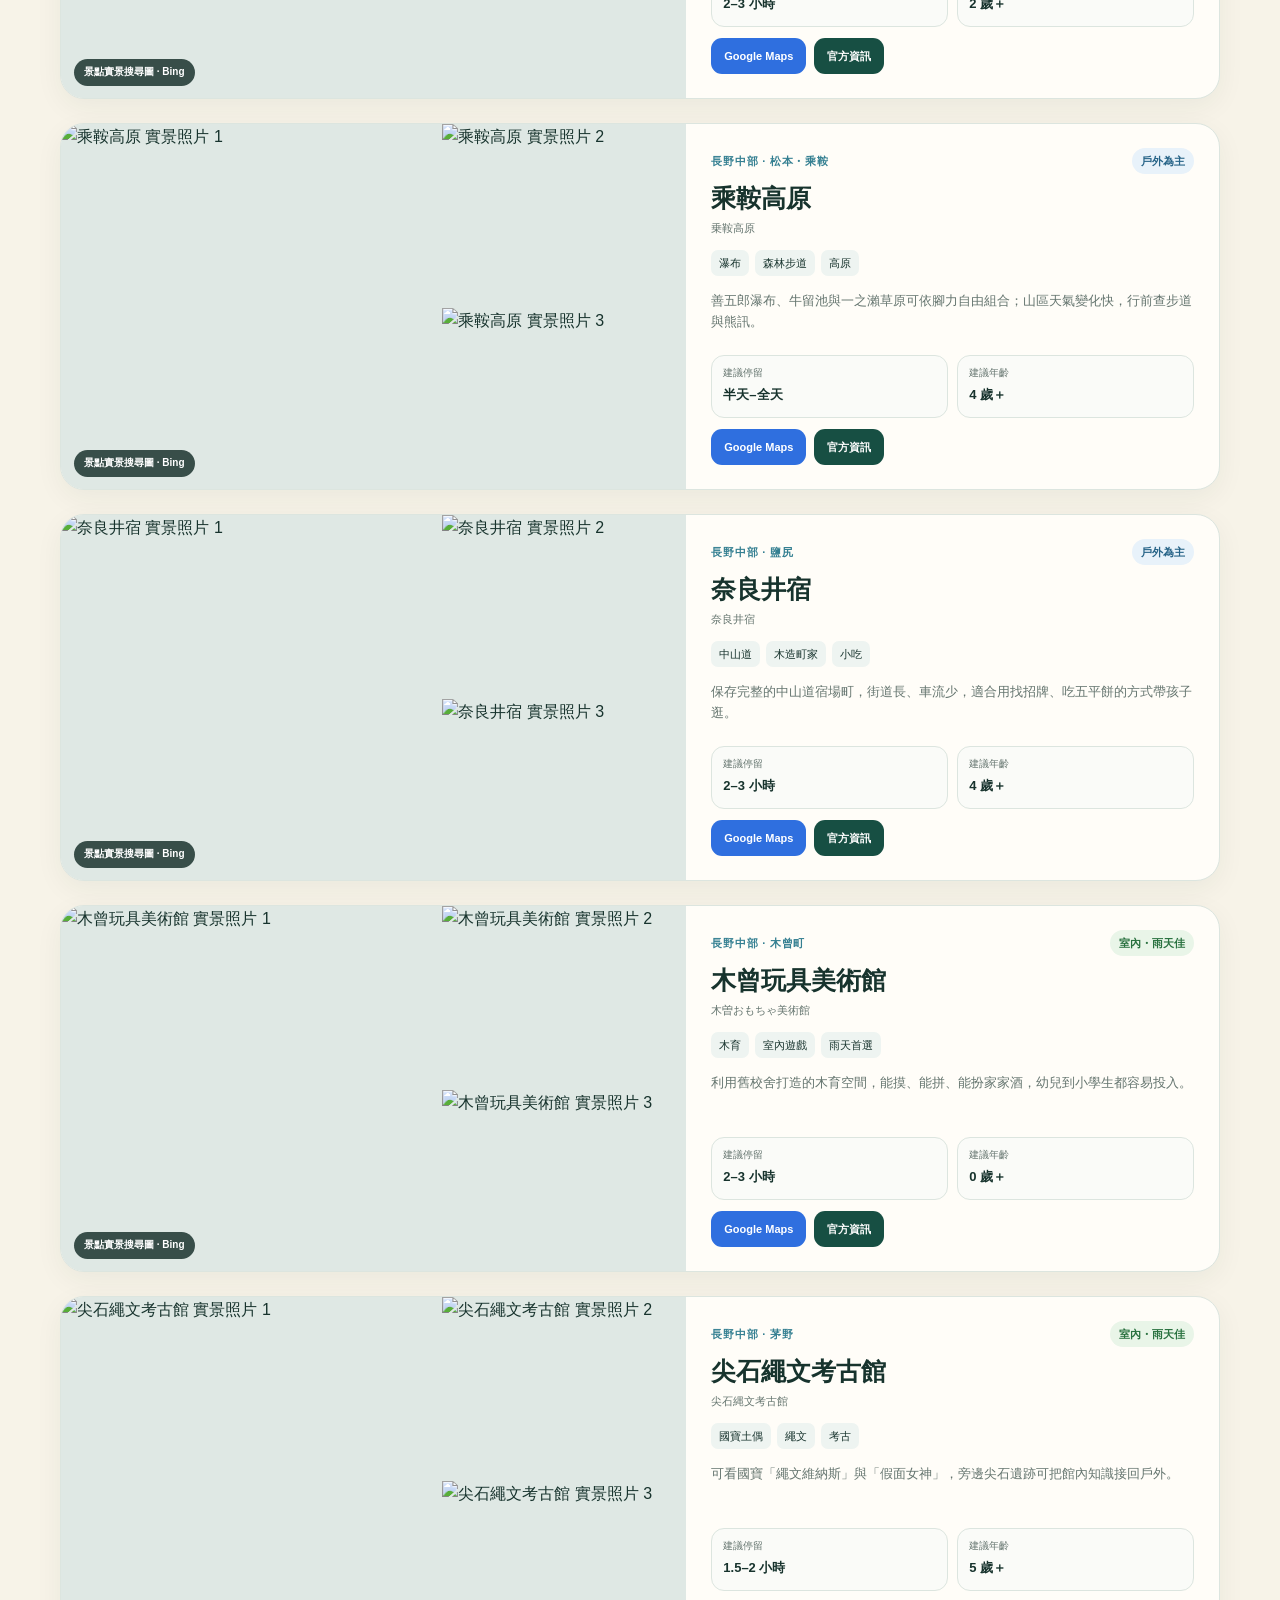
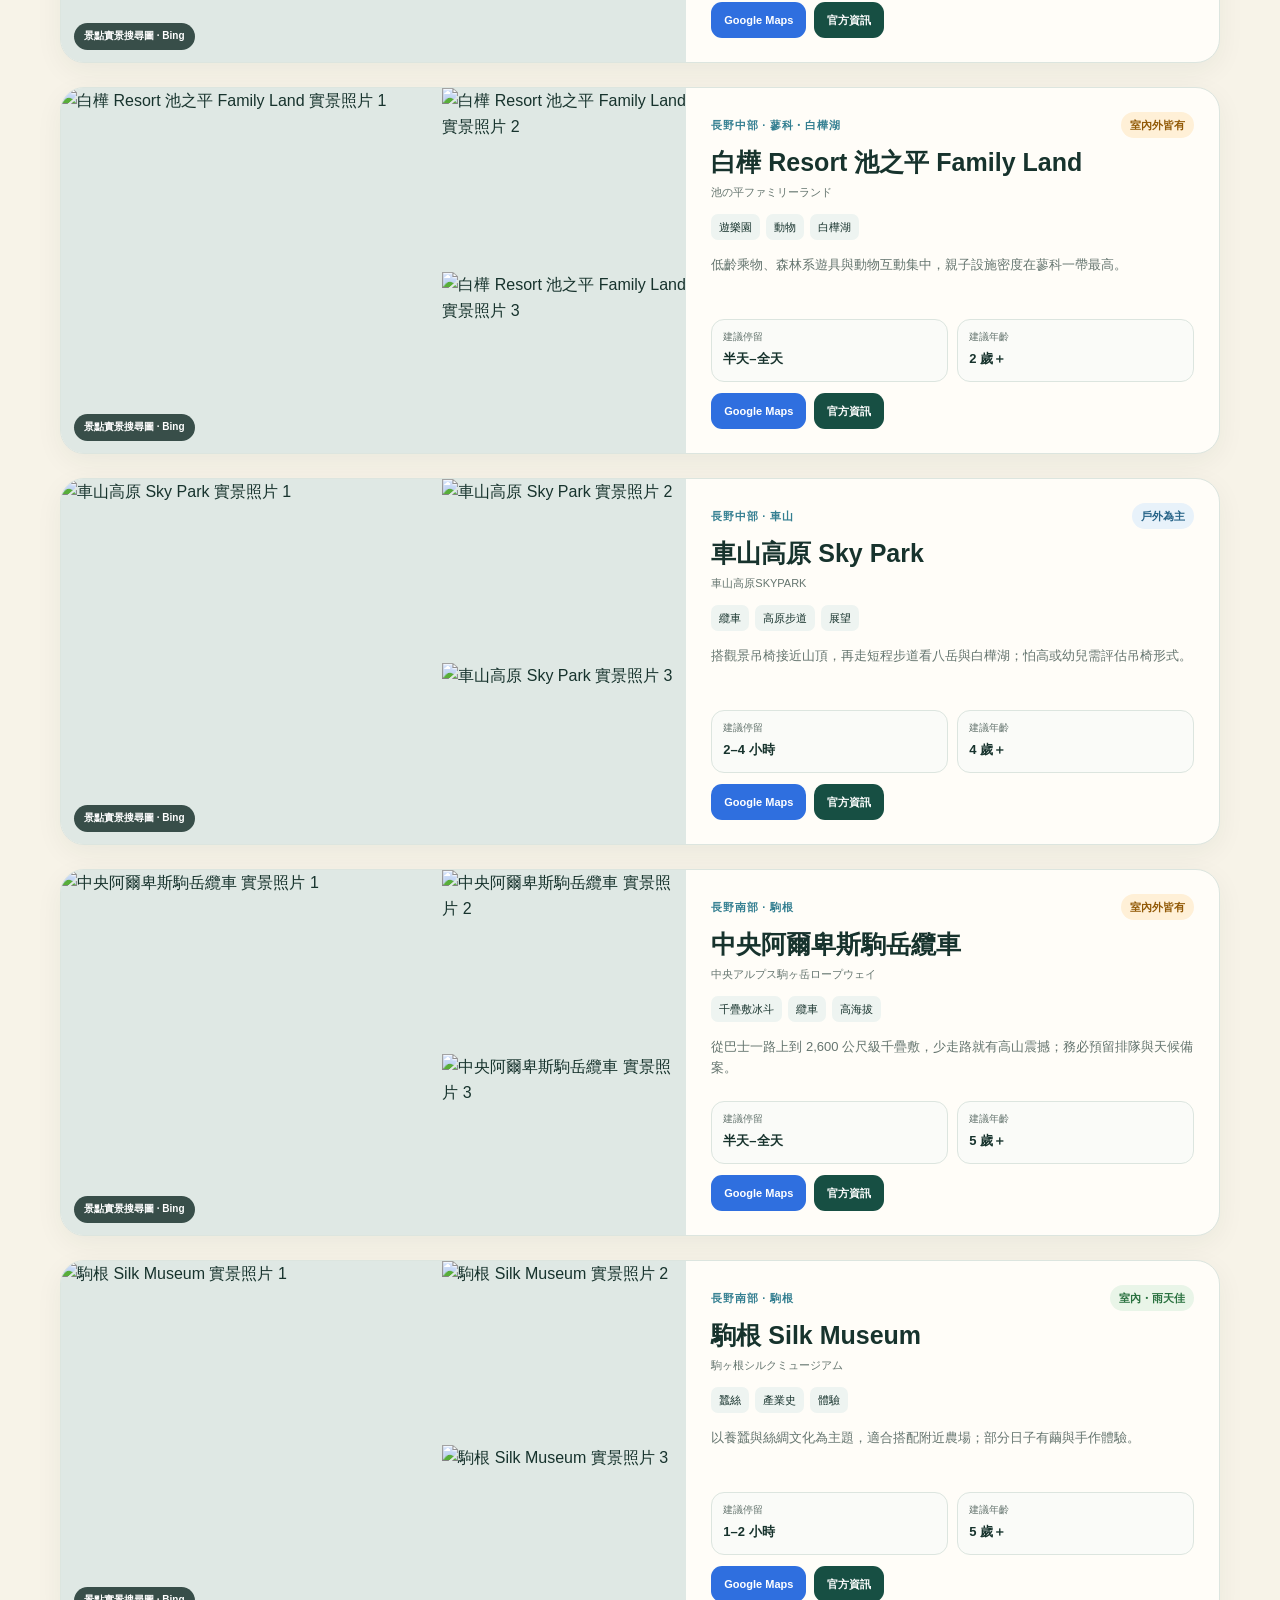
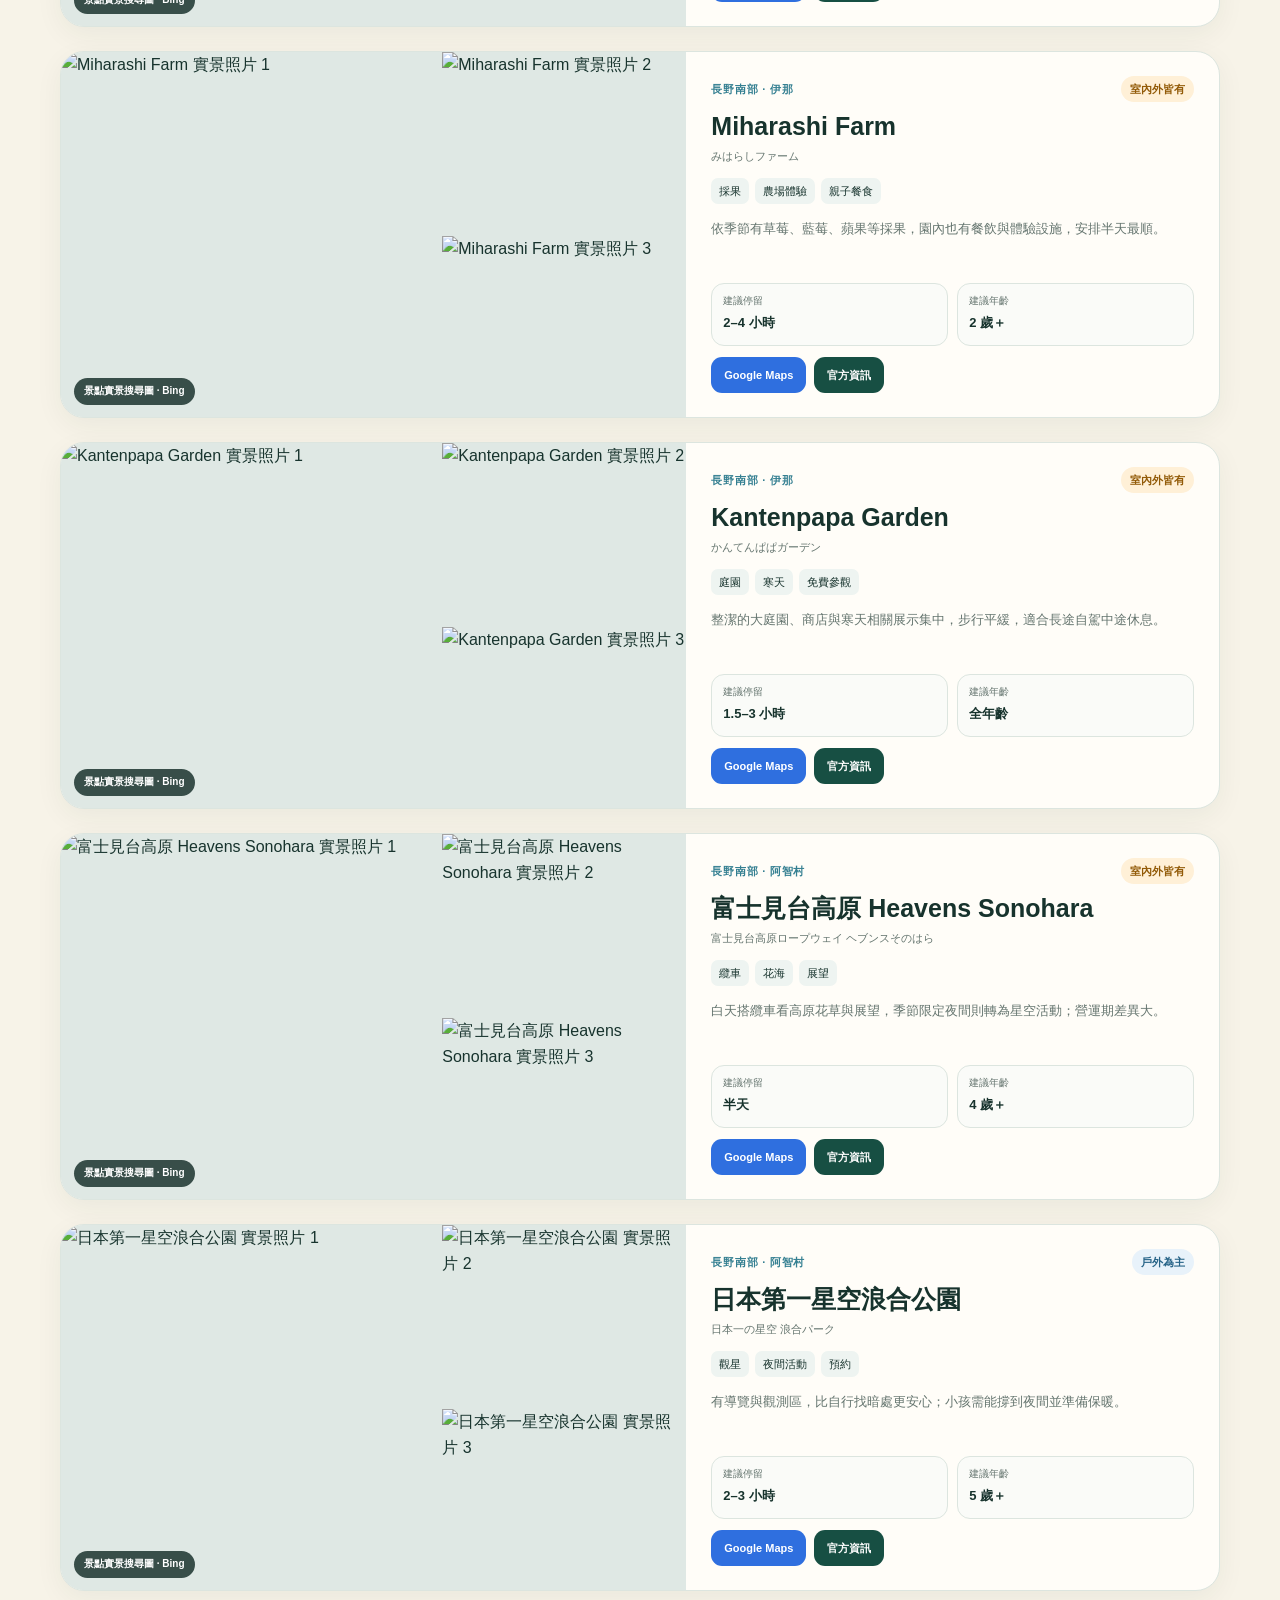
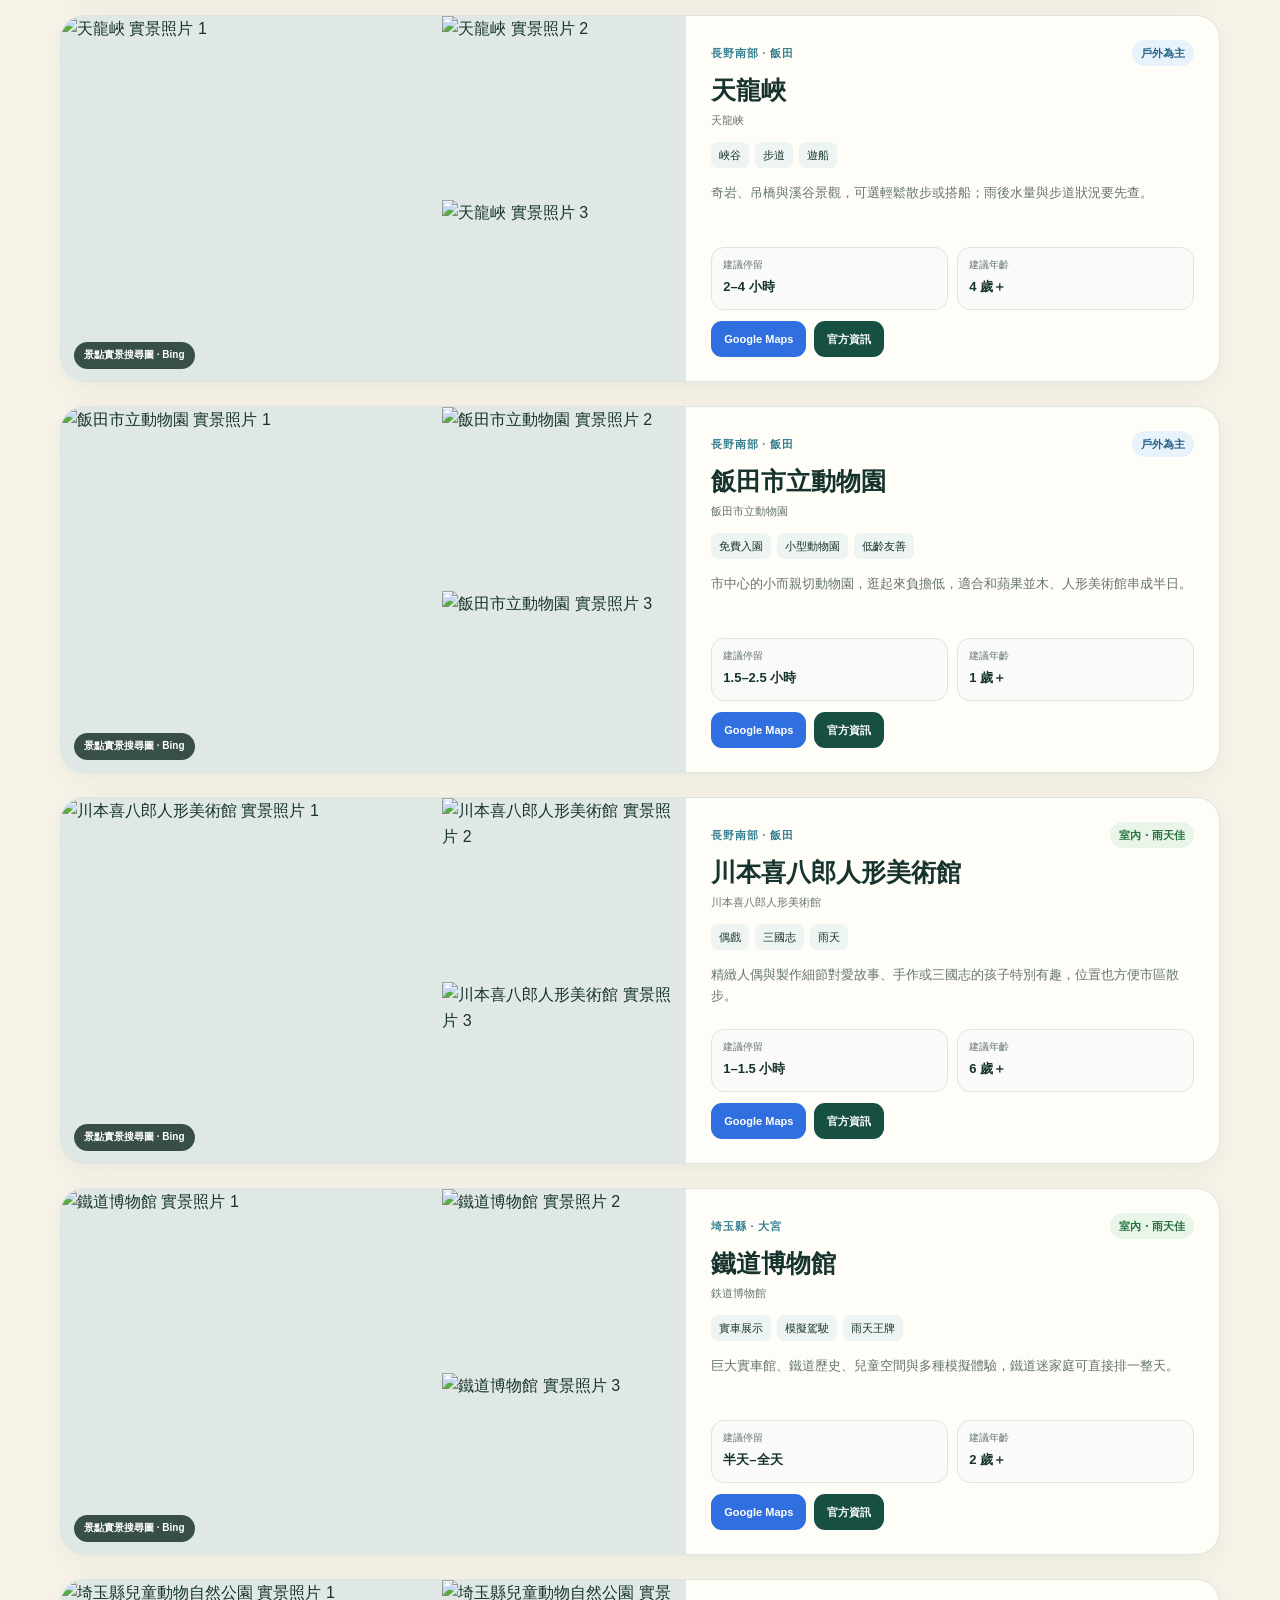
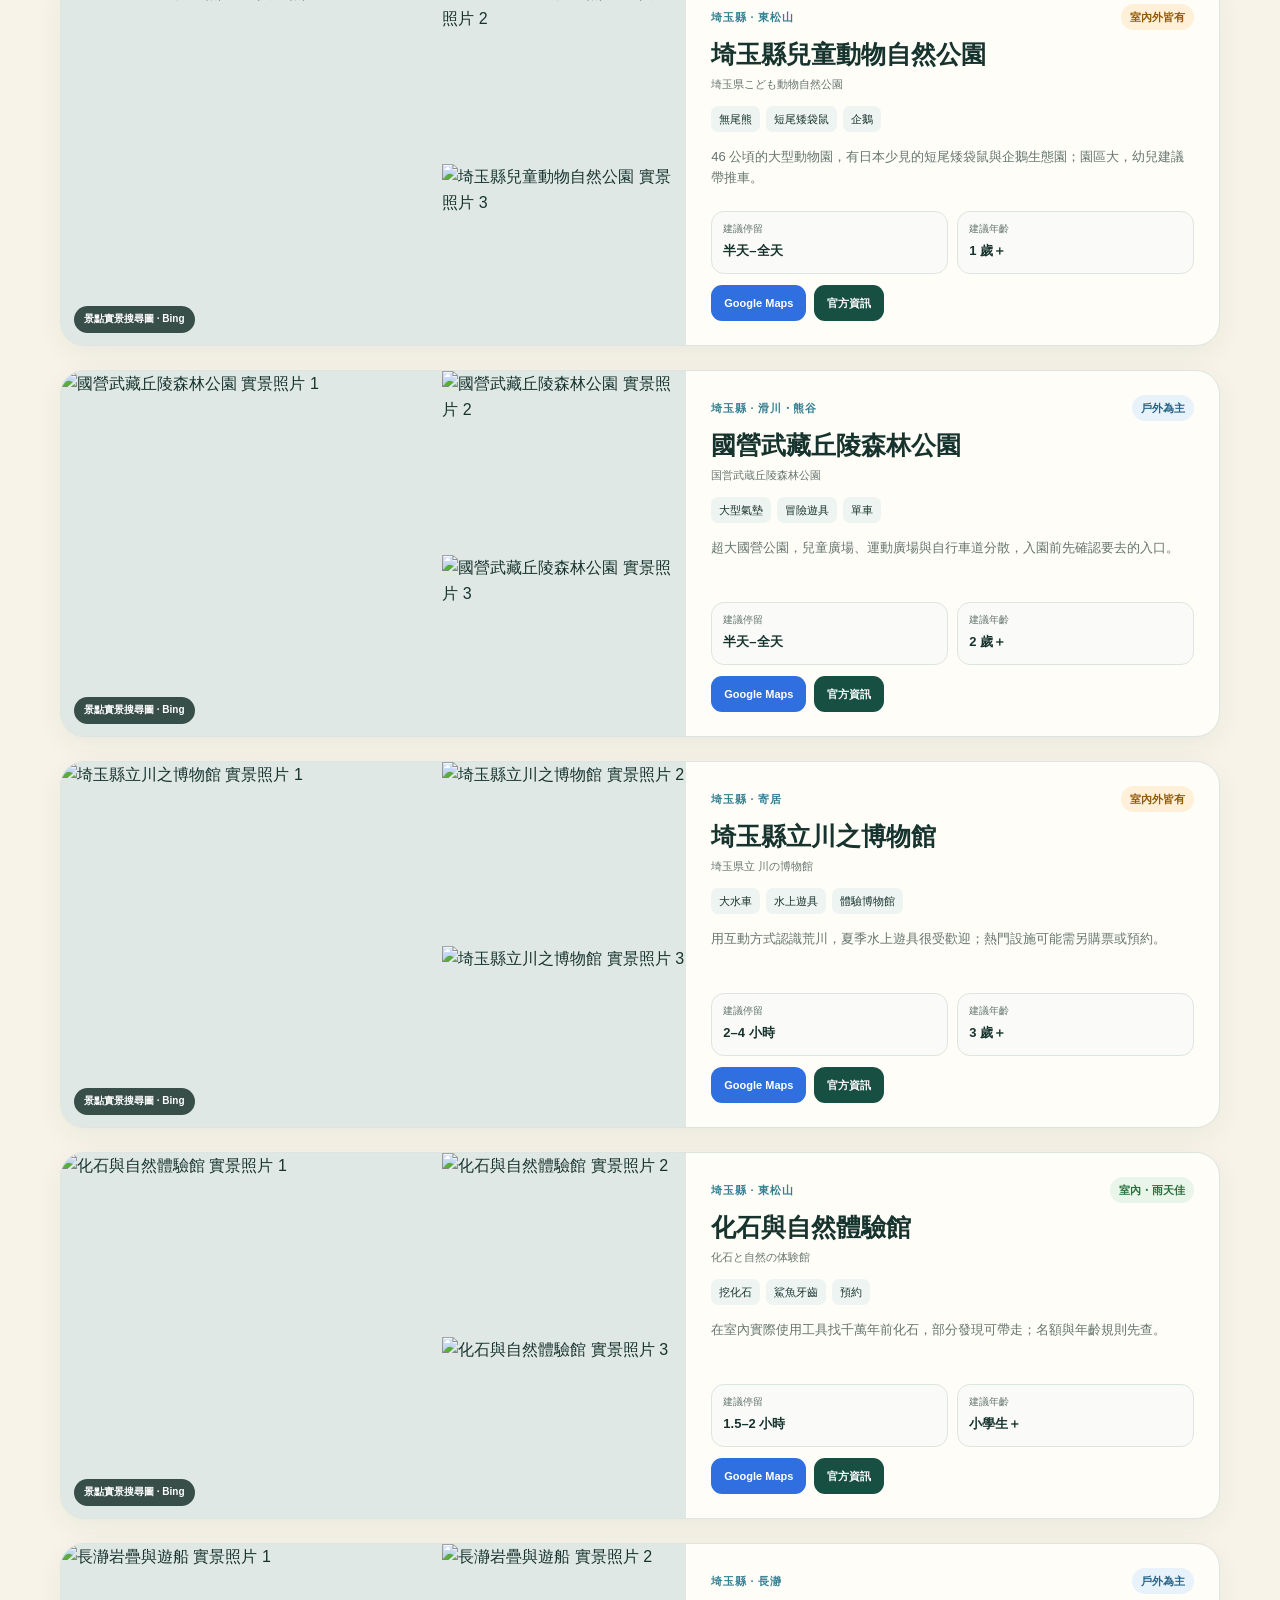
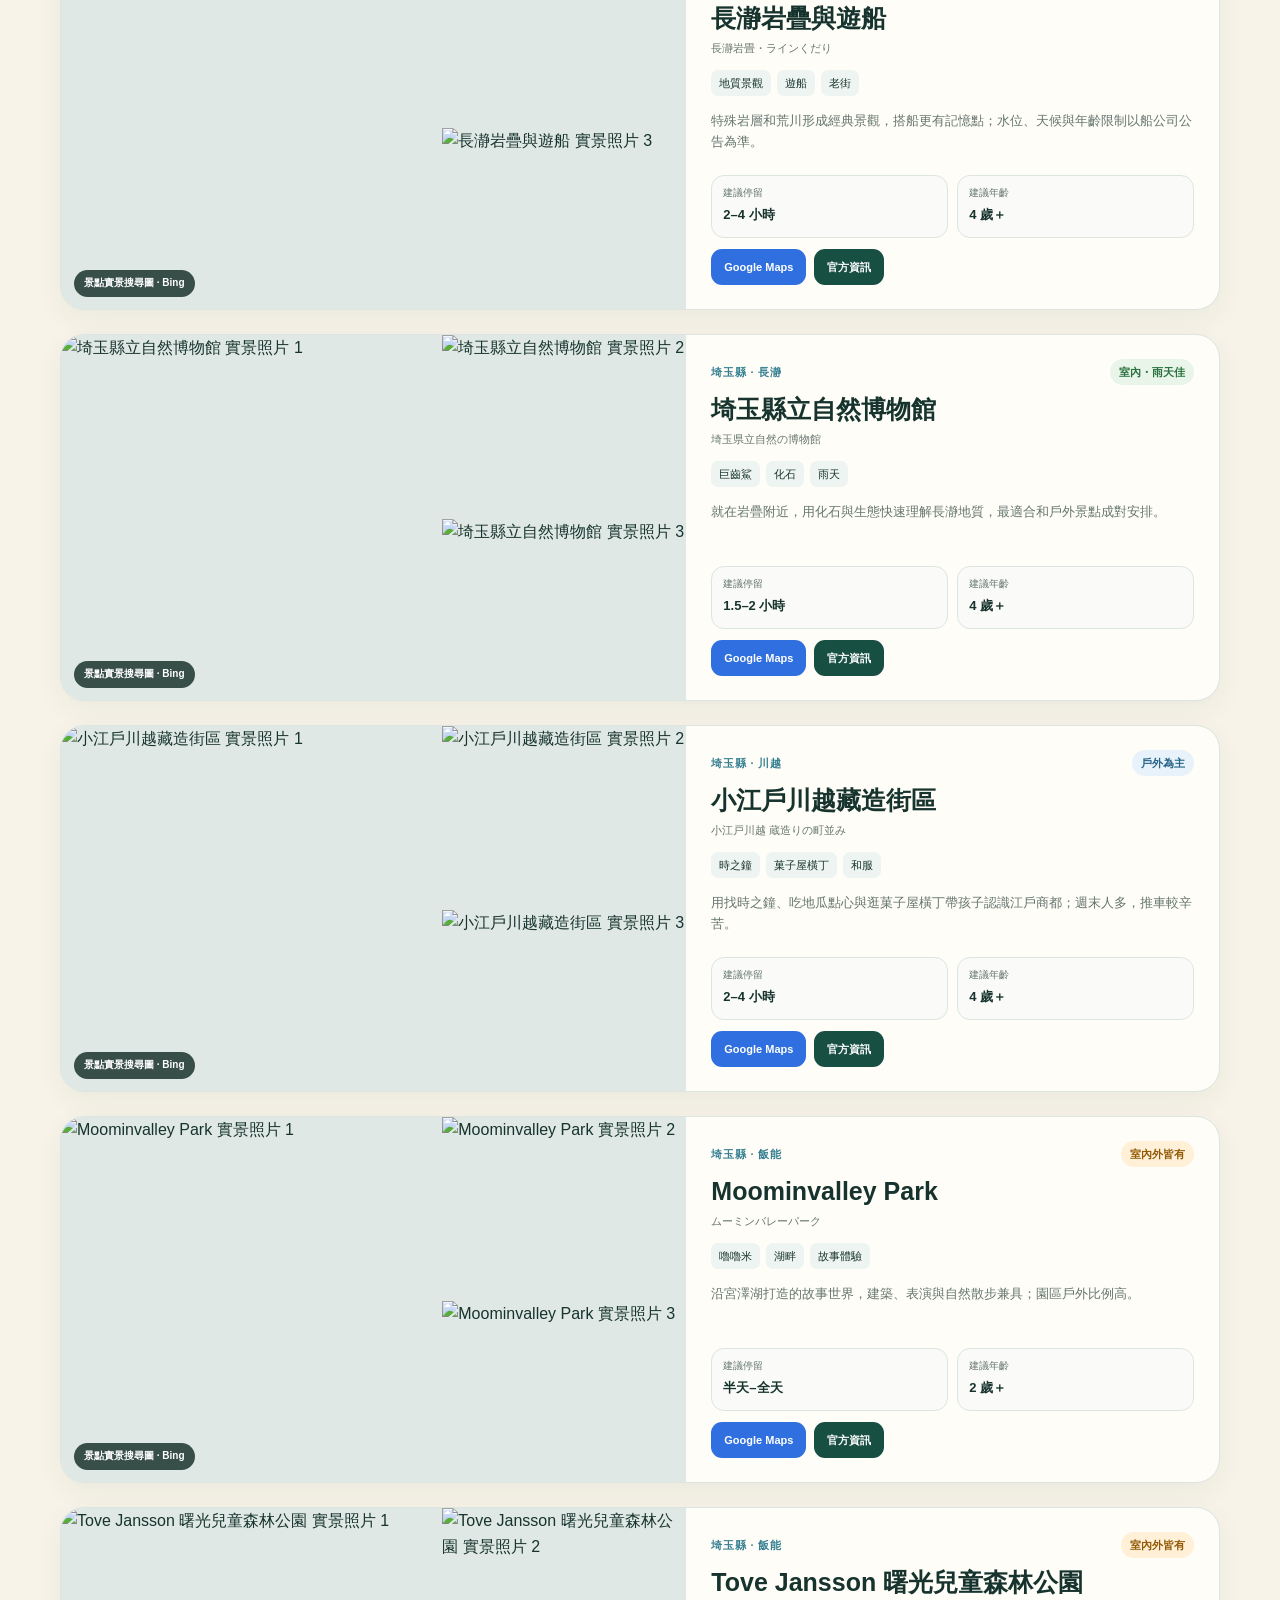
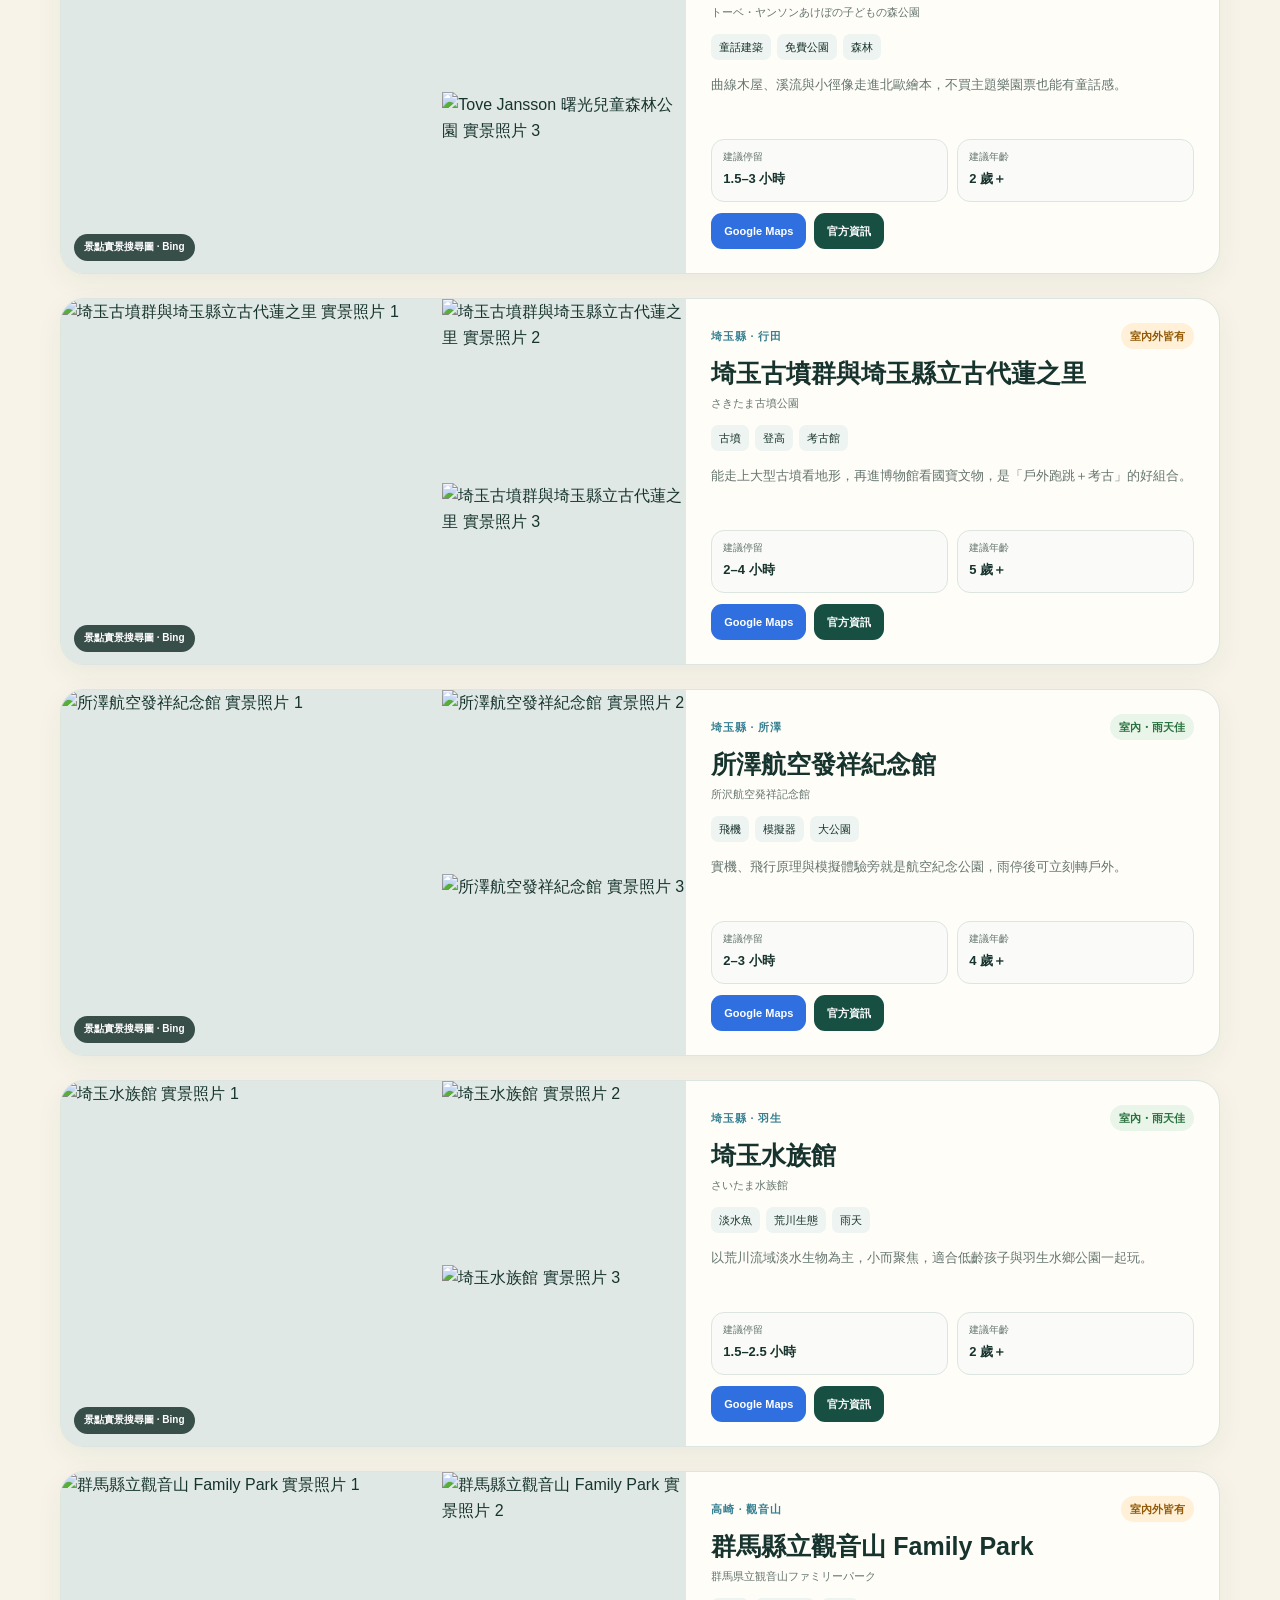
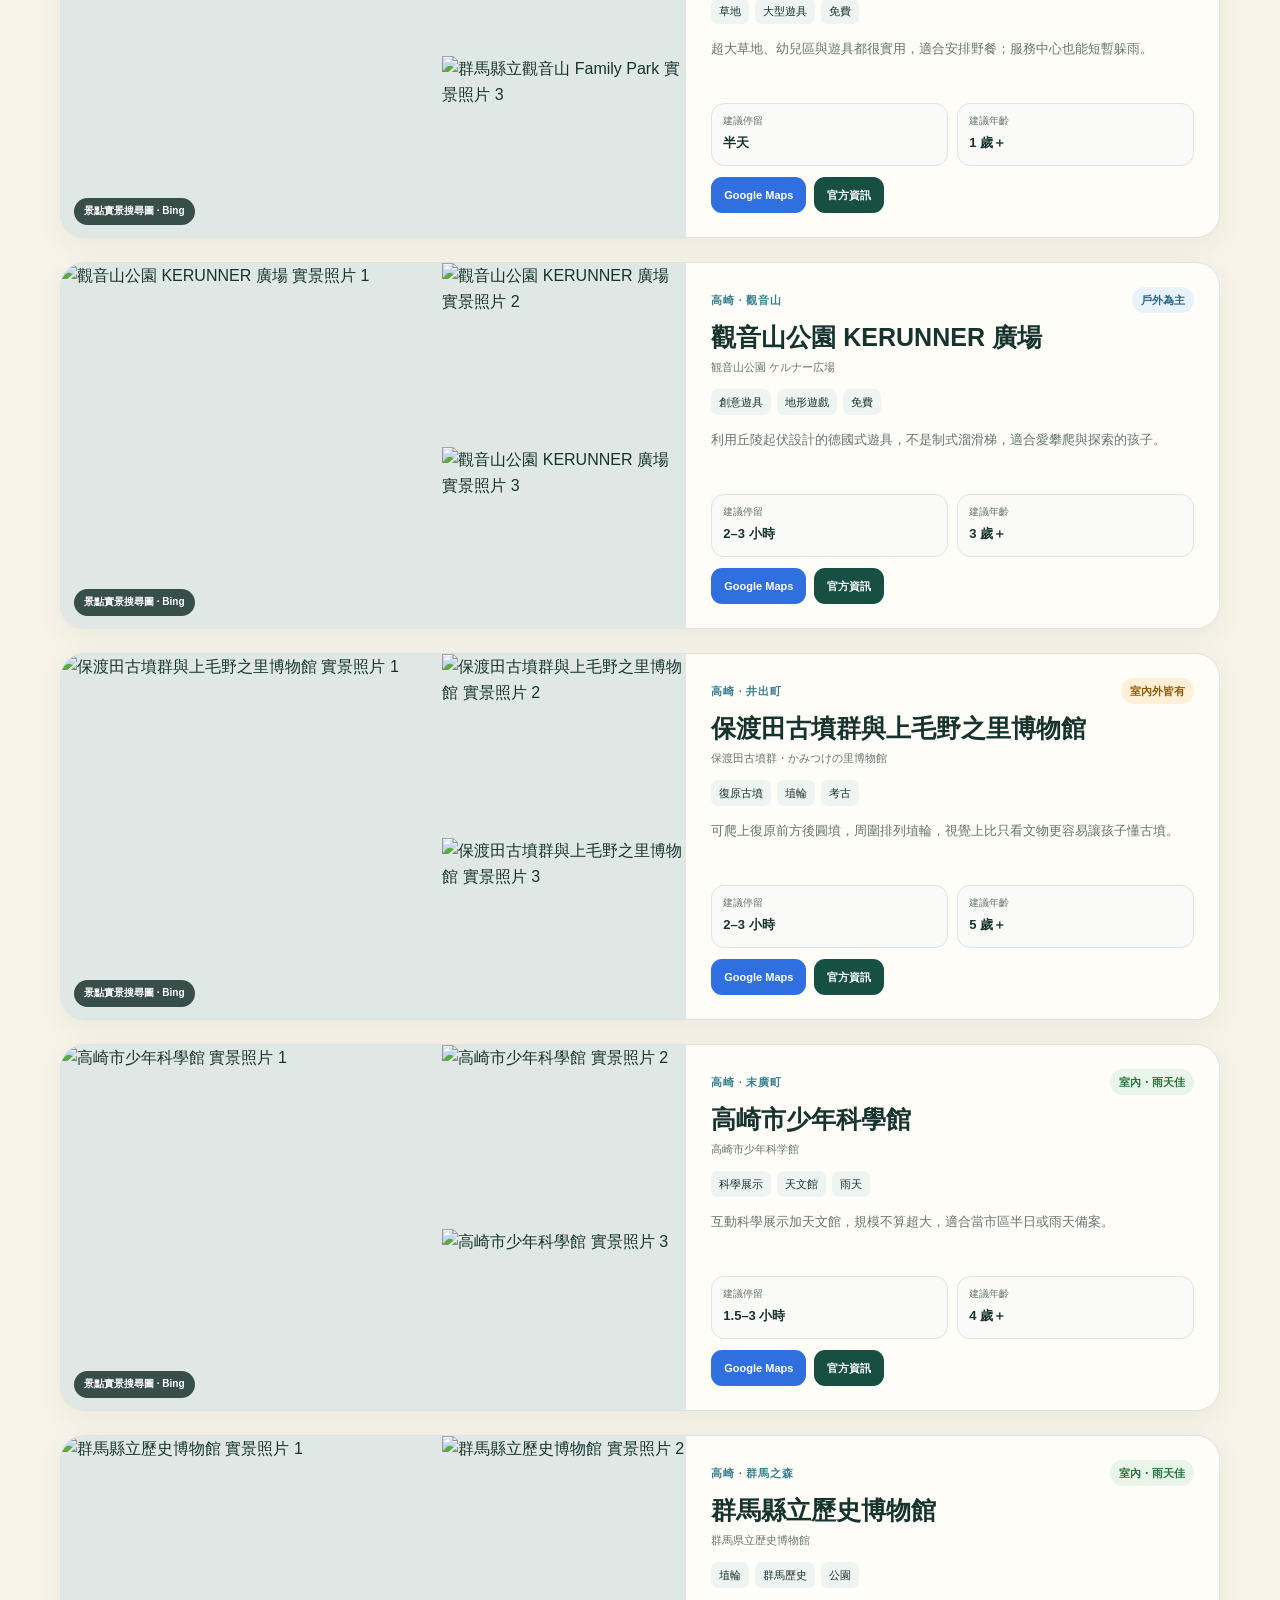
==== commit 27293cd4: "Add villa cooking dinner plan" ====
--- a/index.html
+++ b/index.html
@@ -26,7 +26,7 @@
   <style>@media(max-width:560px){.site-switch{left:7px;right:7px;overflow-x:auto;justify-content:flex-start}.site-switch a{font-size:8px;padding:6px 7px}}</style>
 </head>
 <body>
-  <nav class="site-switch" aria-label="網站內容"><a class="active" href="./">景點圖鑑</a><a href="stays.html">入住飯店</a><a href="itinerary.html">確定行程</a><a href="stories.html">旅途故事</a><a href="shopping.html">購物清單</a><a href="info.html">其他資訊</a></nav>
+  <nav class="site-switch" aria-label="網站內容"><a class="active" href="./">景點圖鑑</a><a href="stays.html">入住飯店</a><a href="itinerary.html">確定行程</a><a href="stories.html">旅途故事</a><a href="shopping.html">購物清單</a><a href="cooking.html">自炊晚餐</a><a href="info.html">其他資訊</a></nav>
   <header class="hero"><div class="sun"></div><div class="hero-inner"><div class="eyebrow">FAMILY · NATURE · CULTURE</div><h1>關東甲信越<br>親子景點圖鑑</h1><p>長野、埼玉、群馬、輕井澤、西東京、神奈川、山梨與靜岡。把山林湖泊、人文歷史、動物園水族館、室內科學館和真正能讓小朋友玩的地方放在同一份清單裡。</p><div class="hero-stats"><div class="hero-stat"><b id="totalStat">—</b><span>精選候選景點</span></div><div class="hero-stat"><b>10 區</b><span>自駕可串連範圍</span></div><div class="hero-stat"><b>3 類</b><span>自然・人文・親子</span></div></div></div><span class="hero-photo-credit">安曇野景點實景搜尋圖 · Bing</span></header>
   <main>
     <aside class="notice"><div class="notice-icon">🧭</div><div><strong>怎麼使用這份圖鑑</strong><p>先選區域，再選「自然／人文／親子」；也能搜尋地名或活動。年齡與停留時間是排程建議，不是官方限制。山區纜車、遊船、戶外設施與季節活動很容易受天候或休園日影響，出發前請點官方網站確認。</p></div></aside>
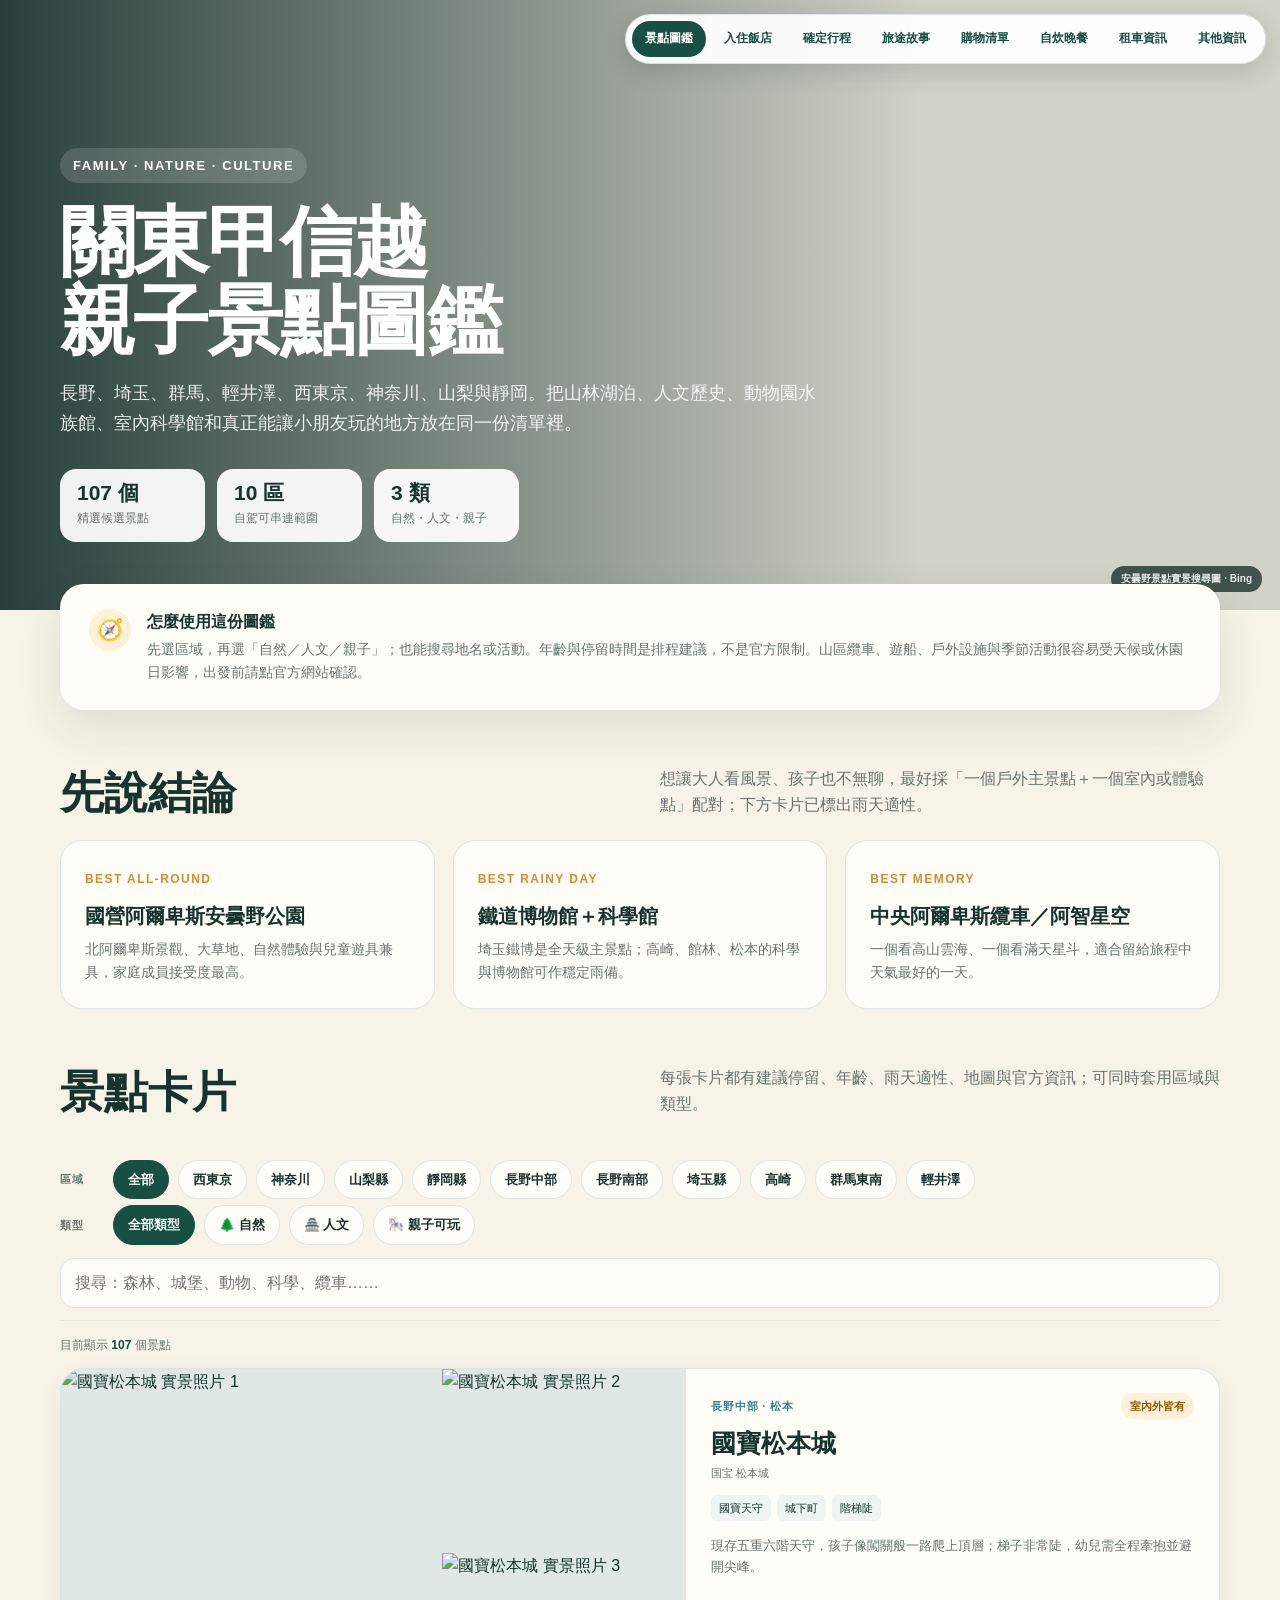
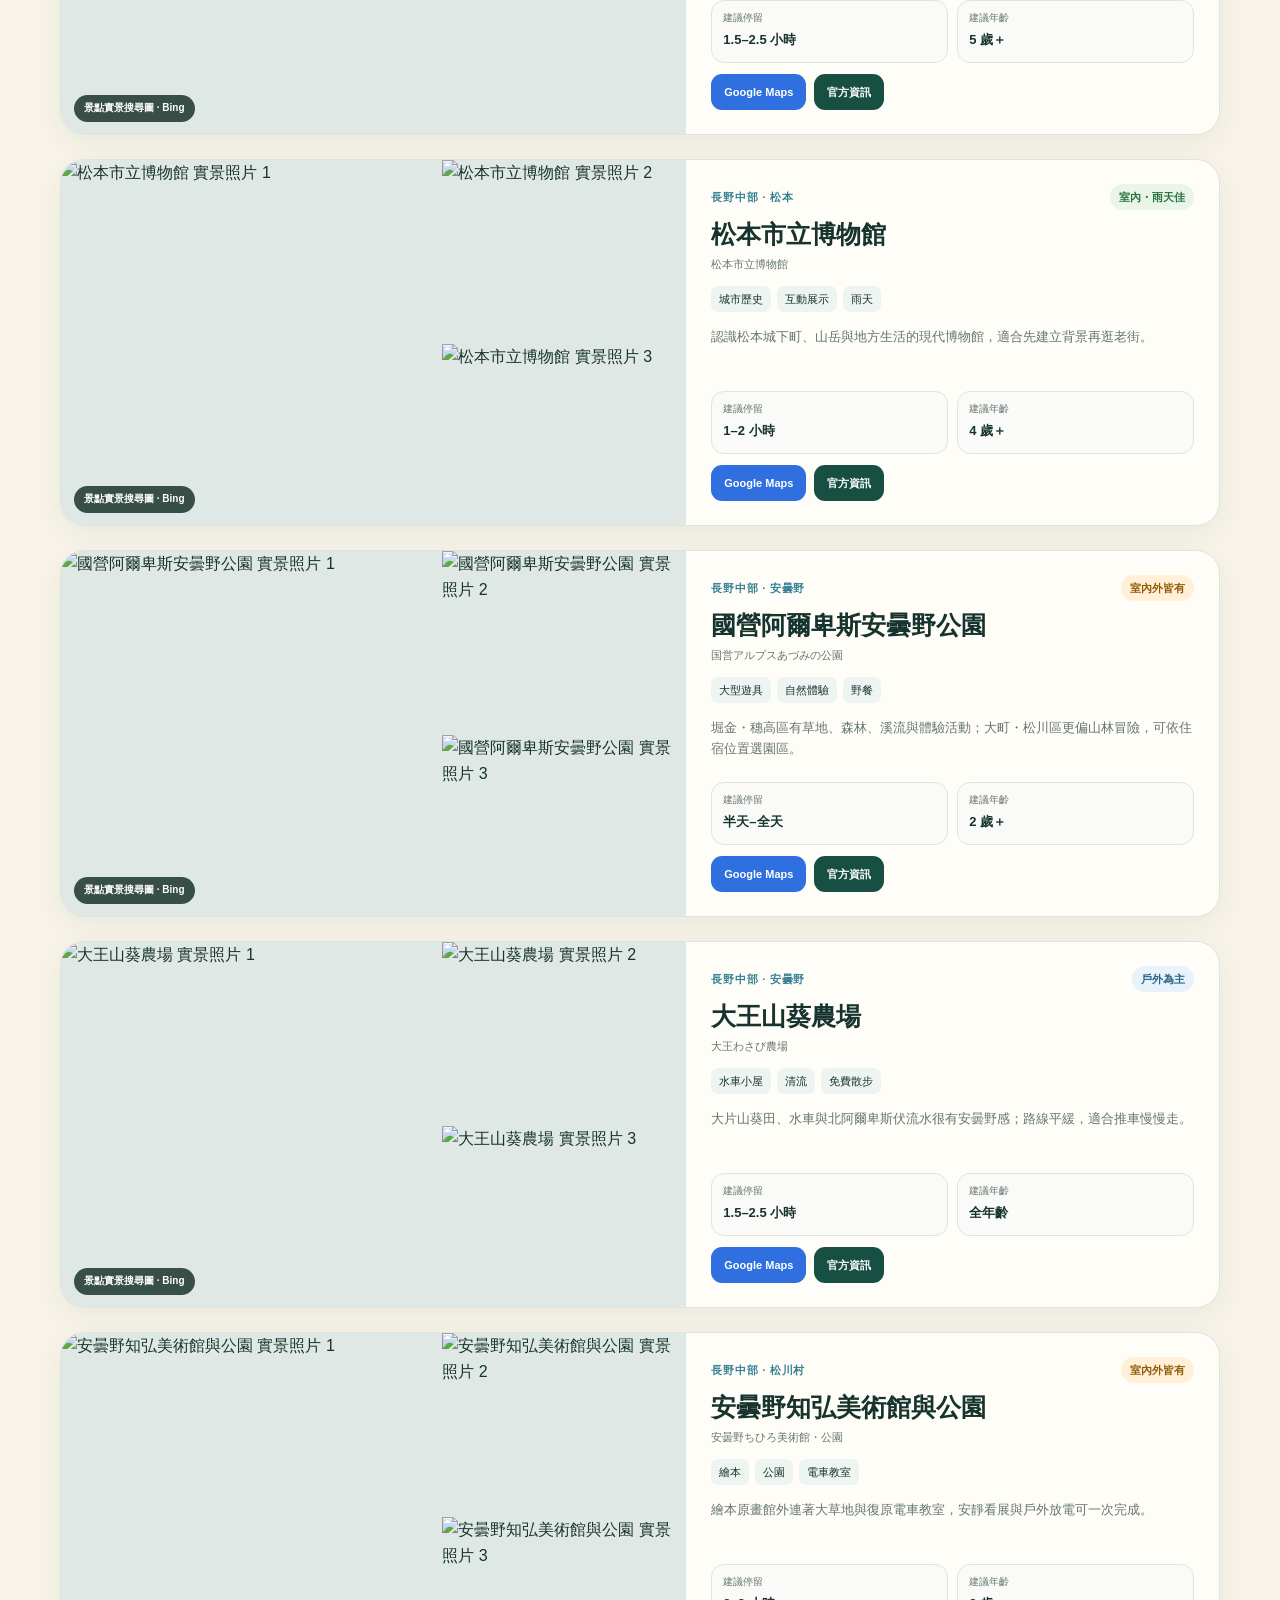
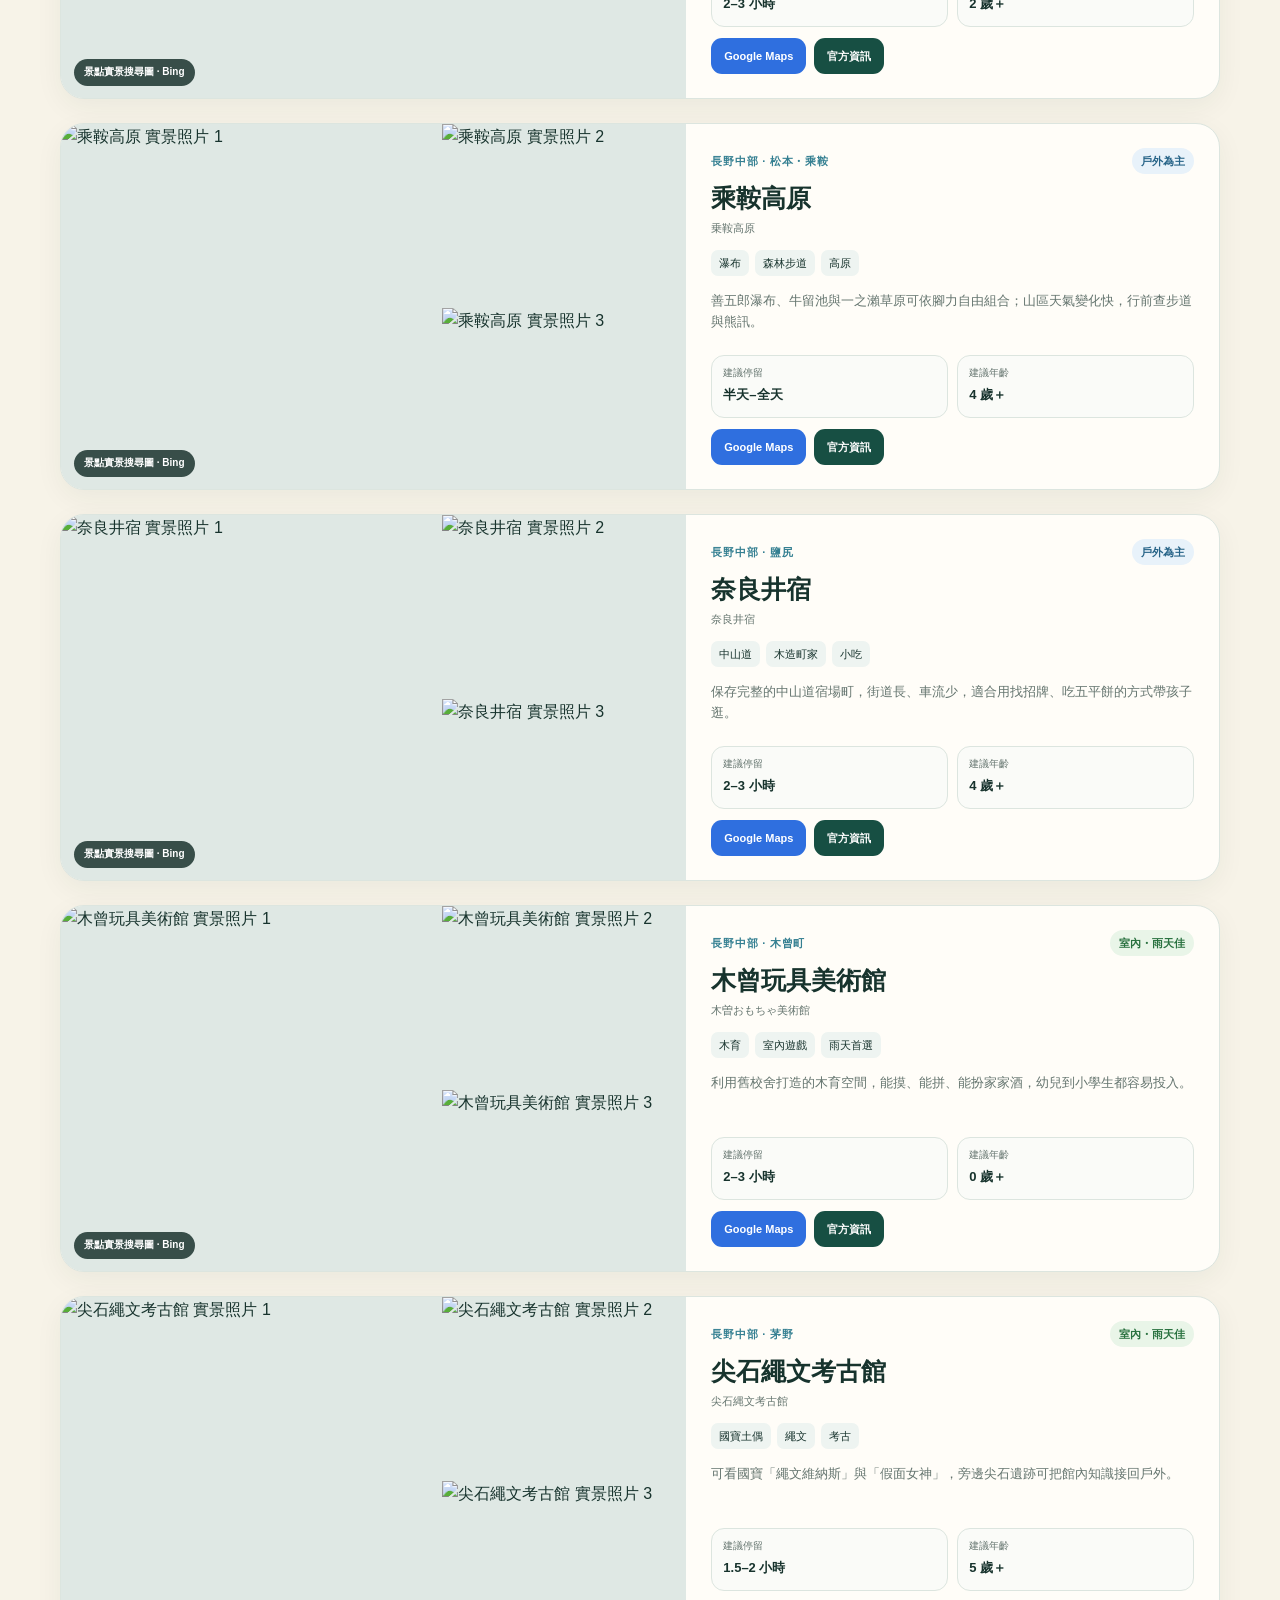
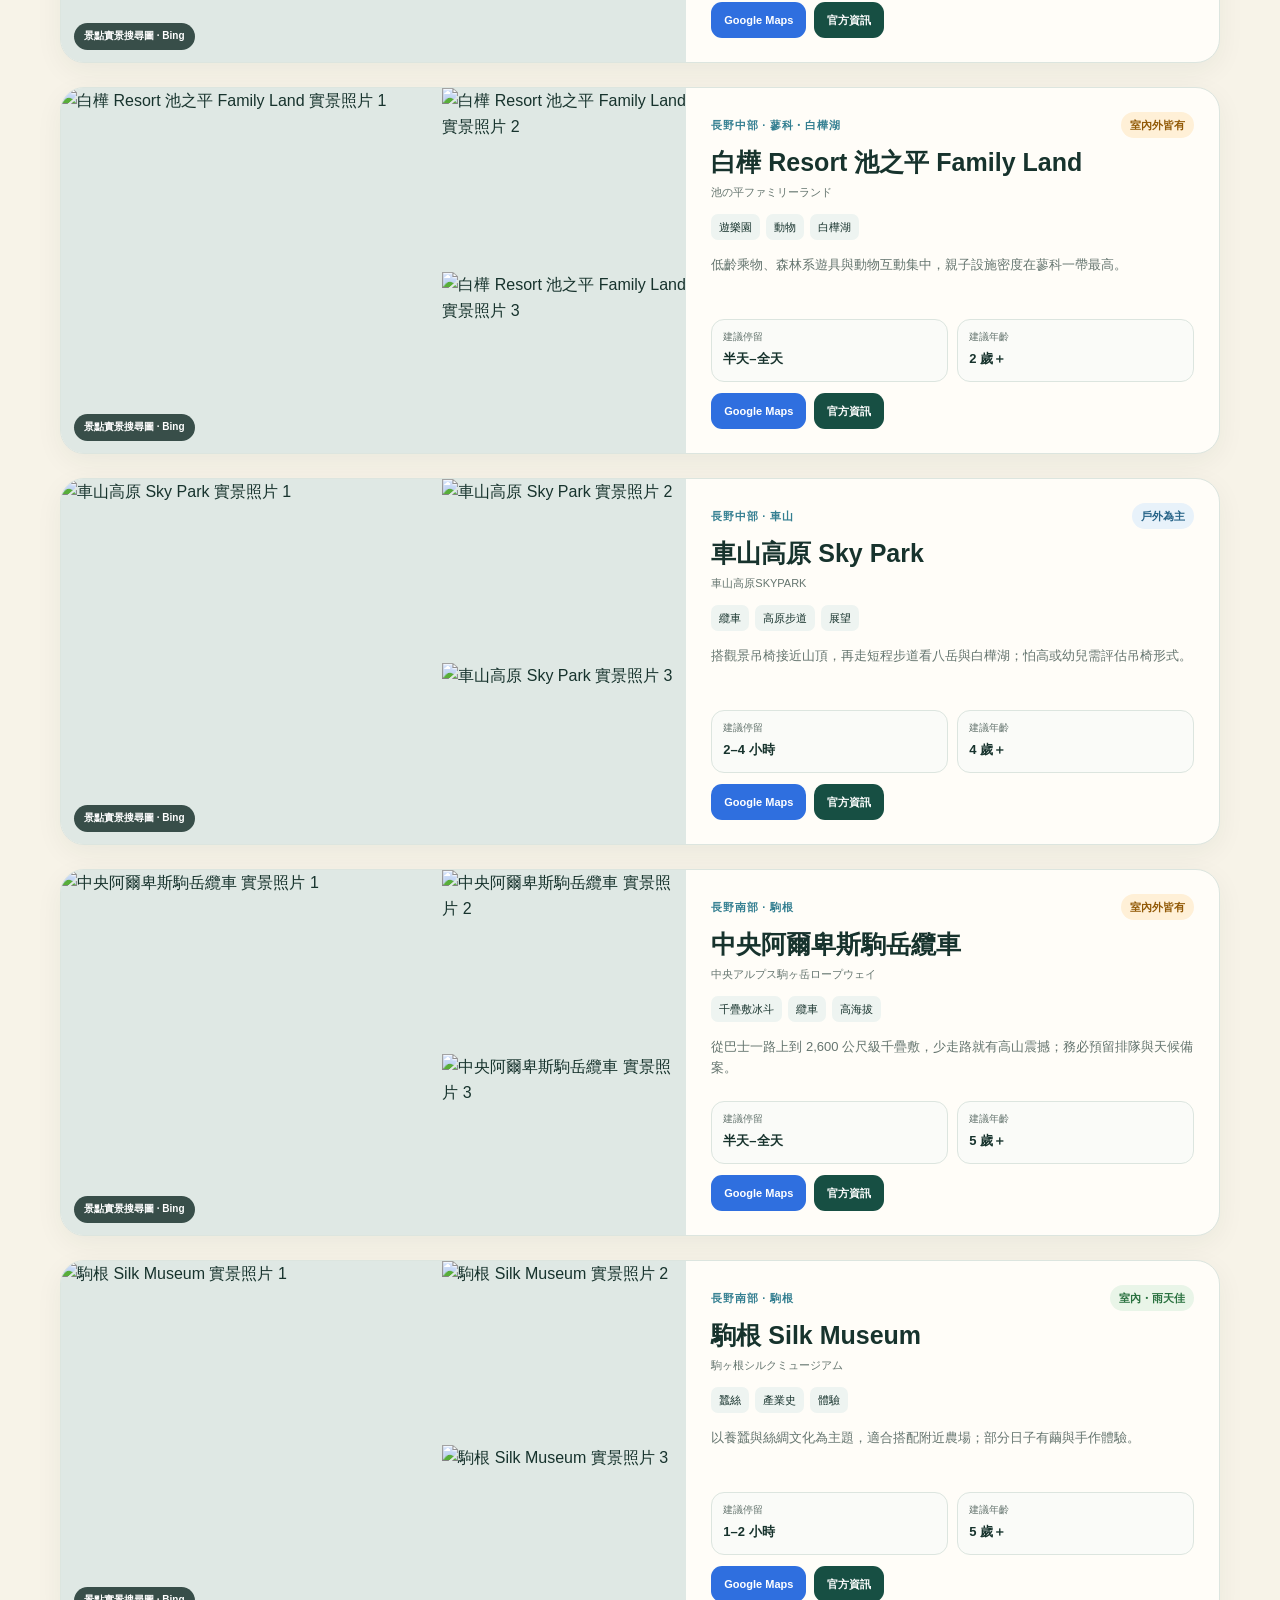
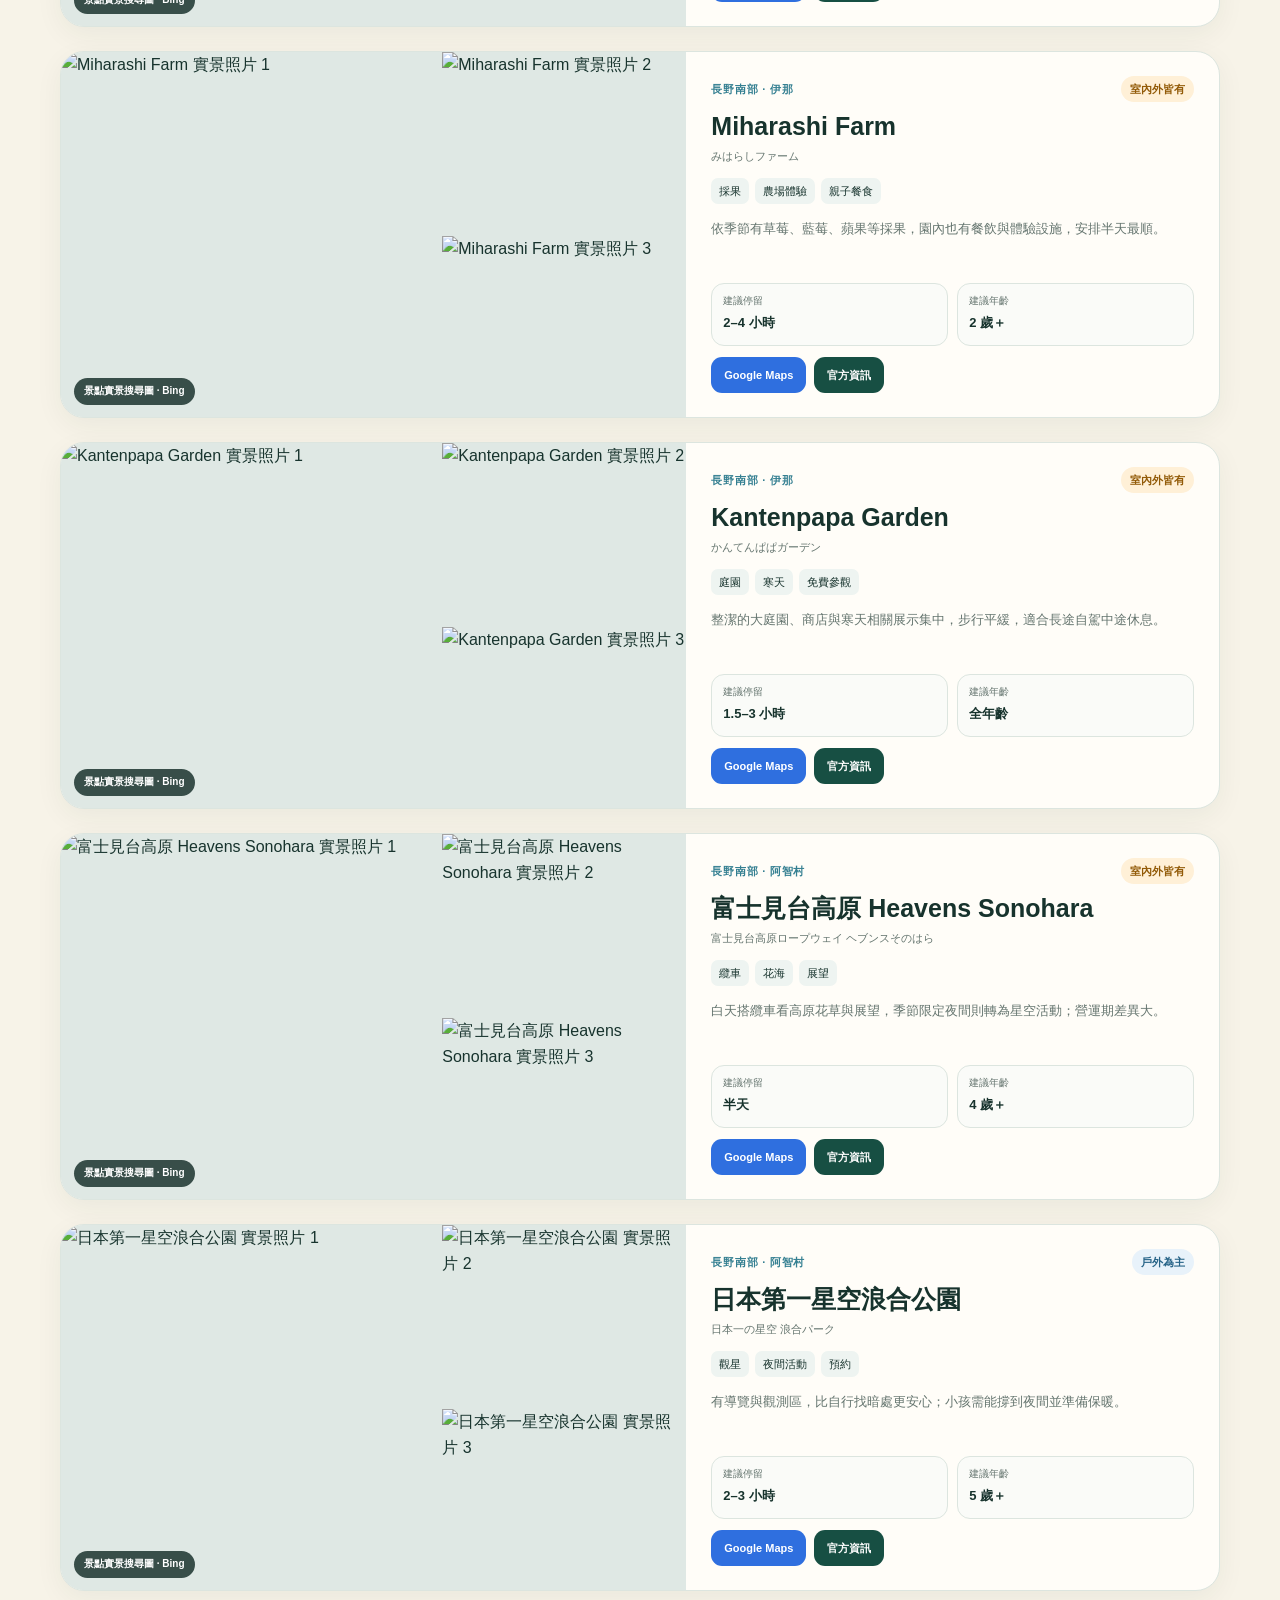
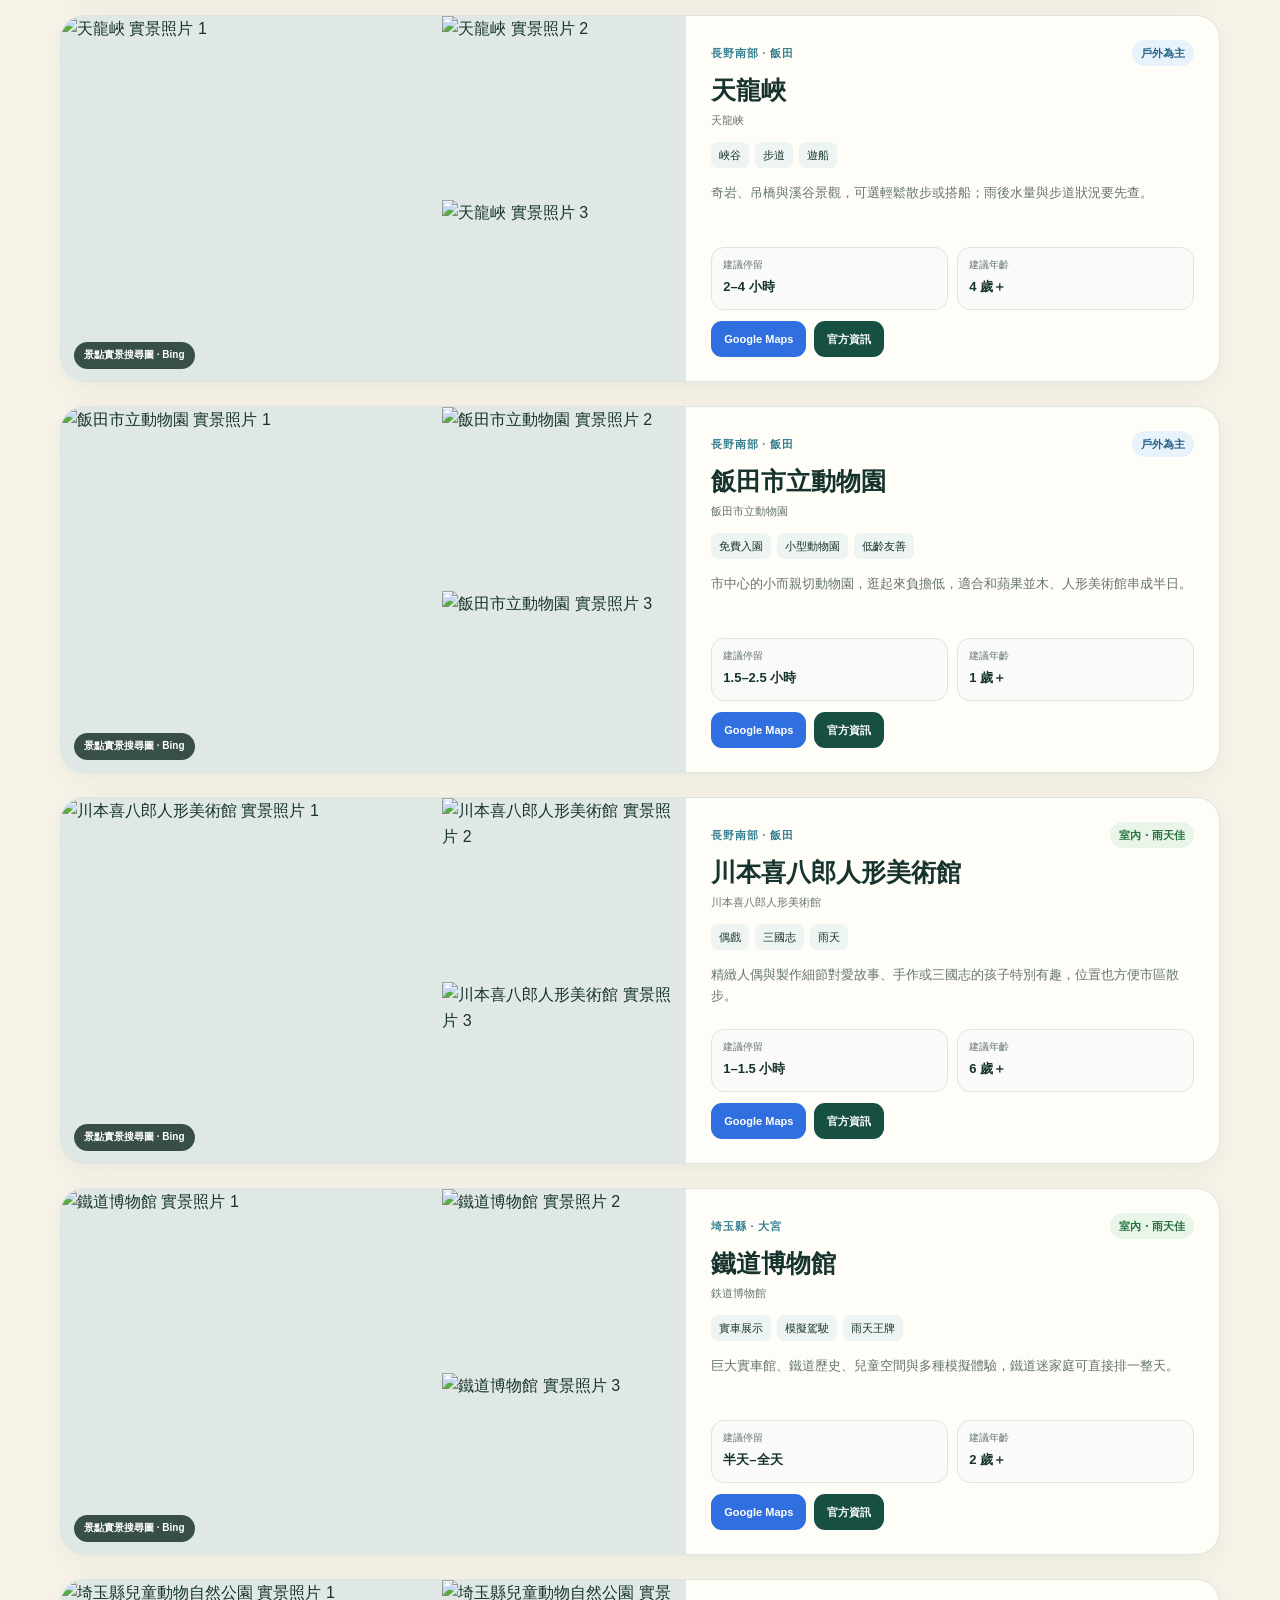
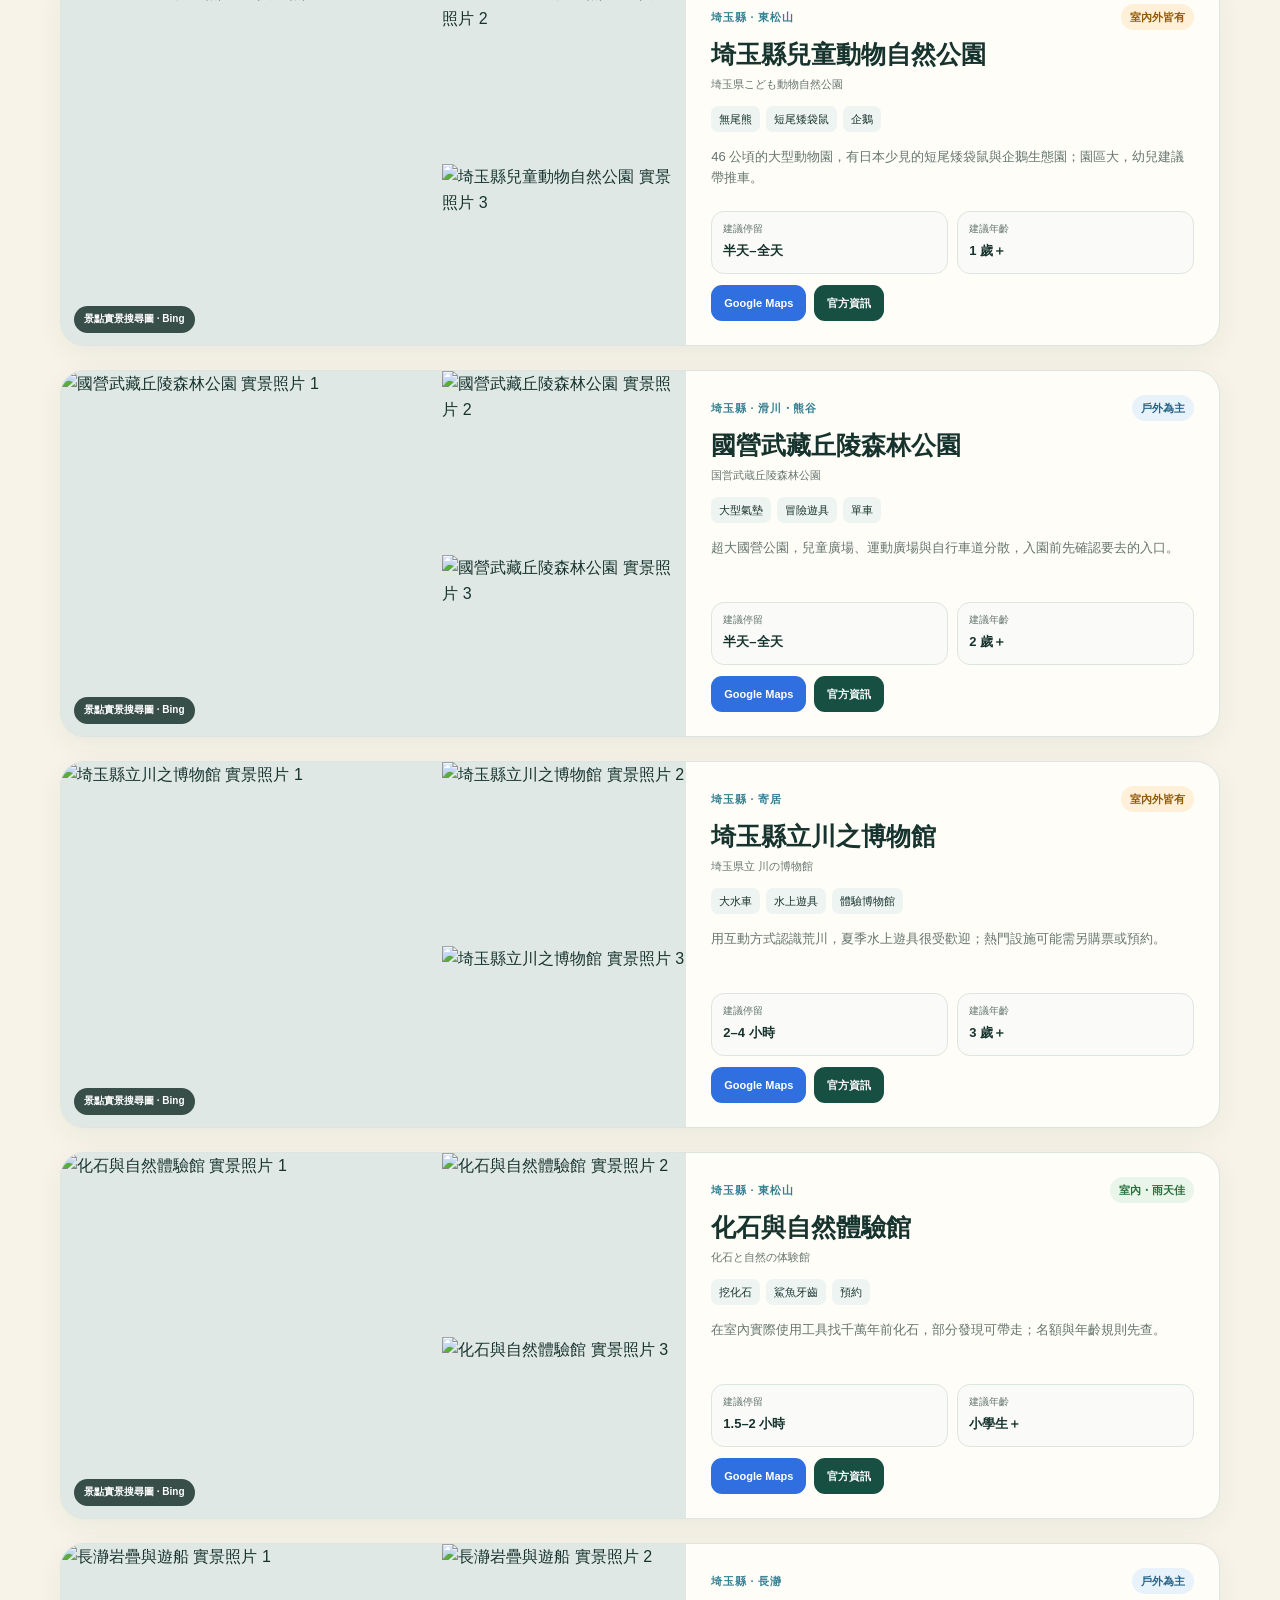
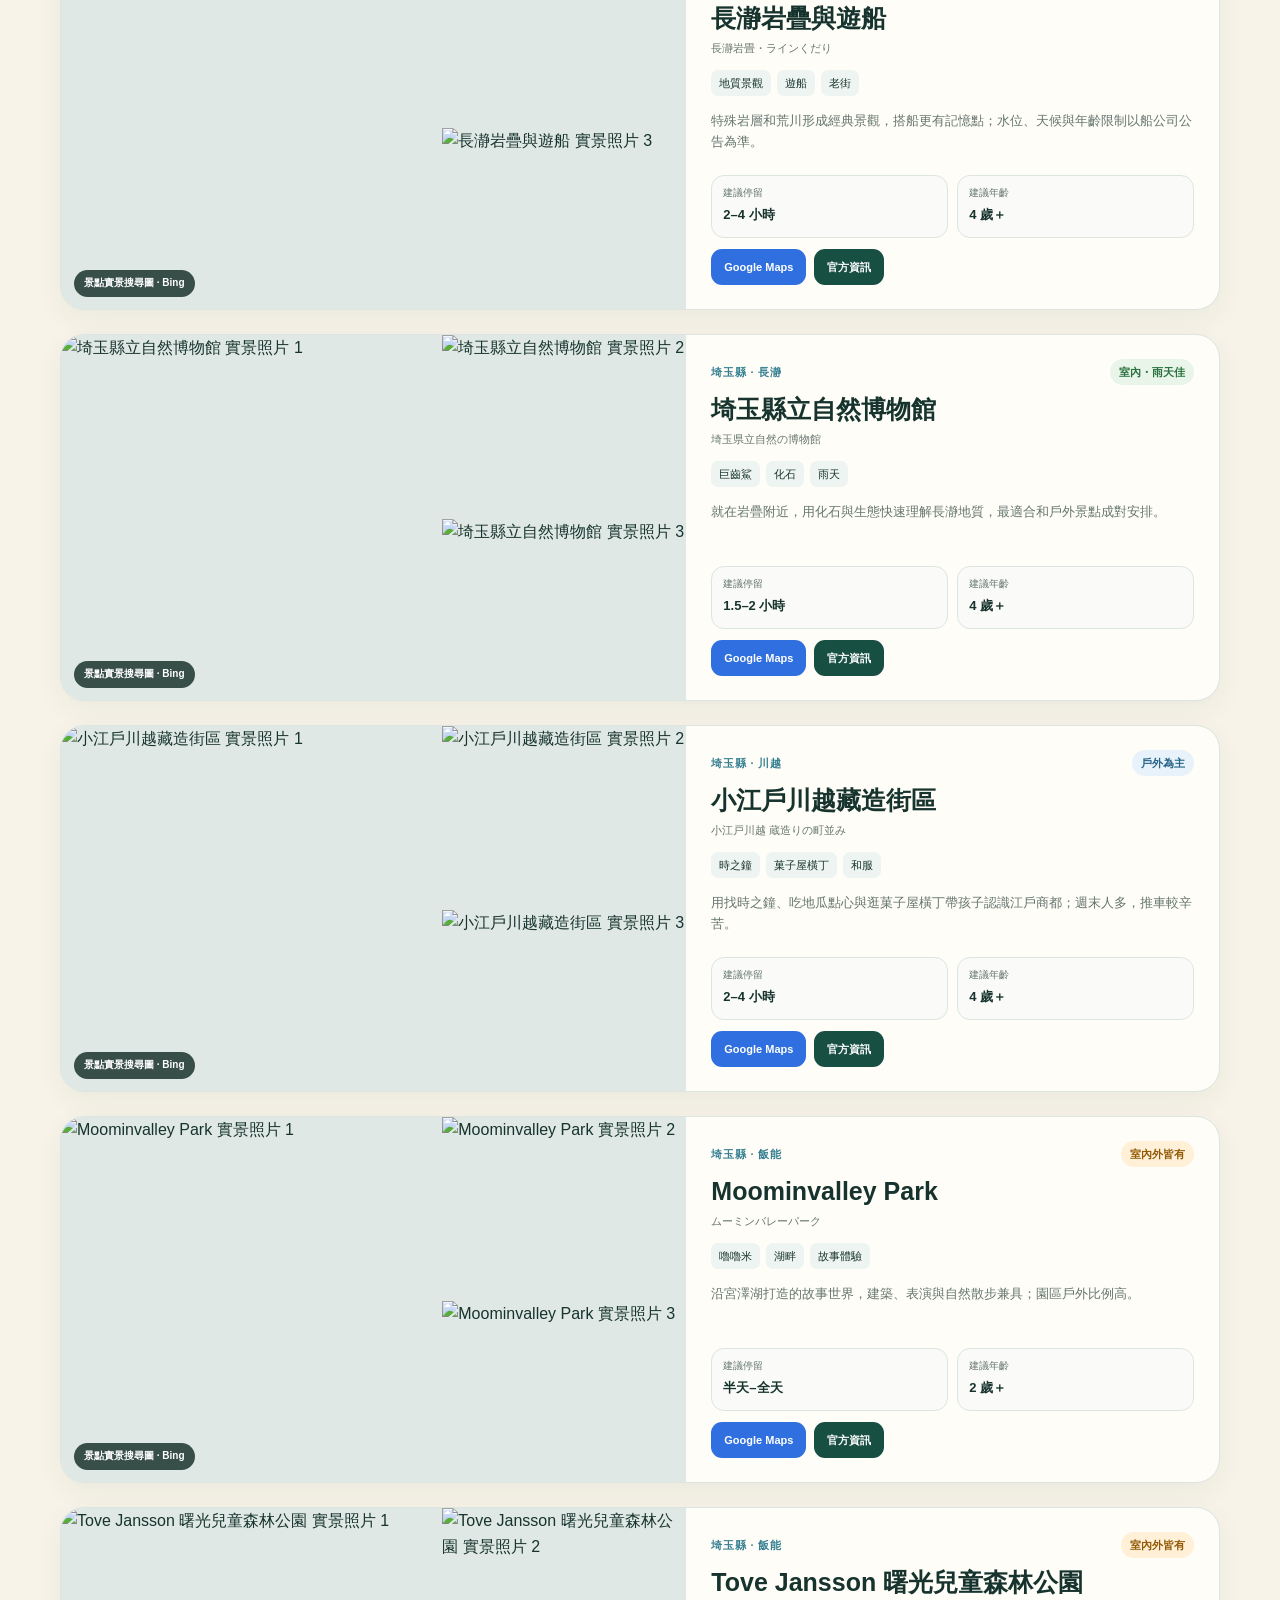
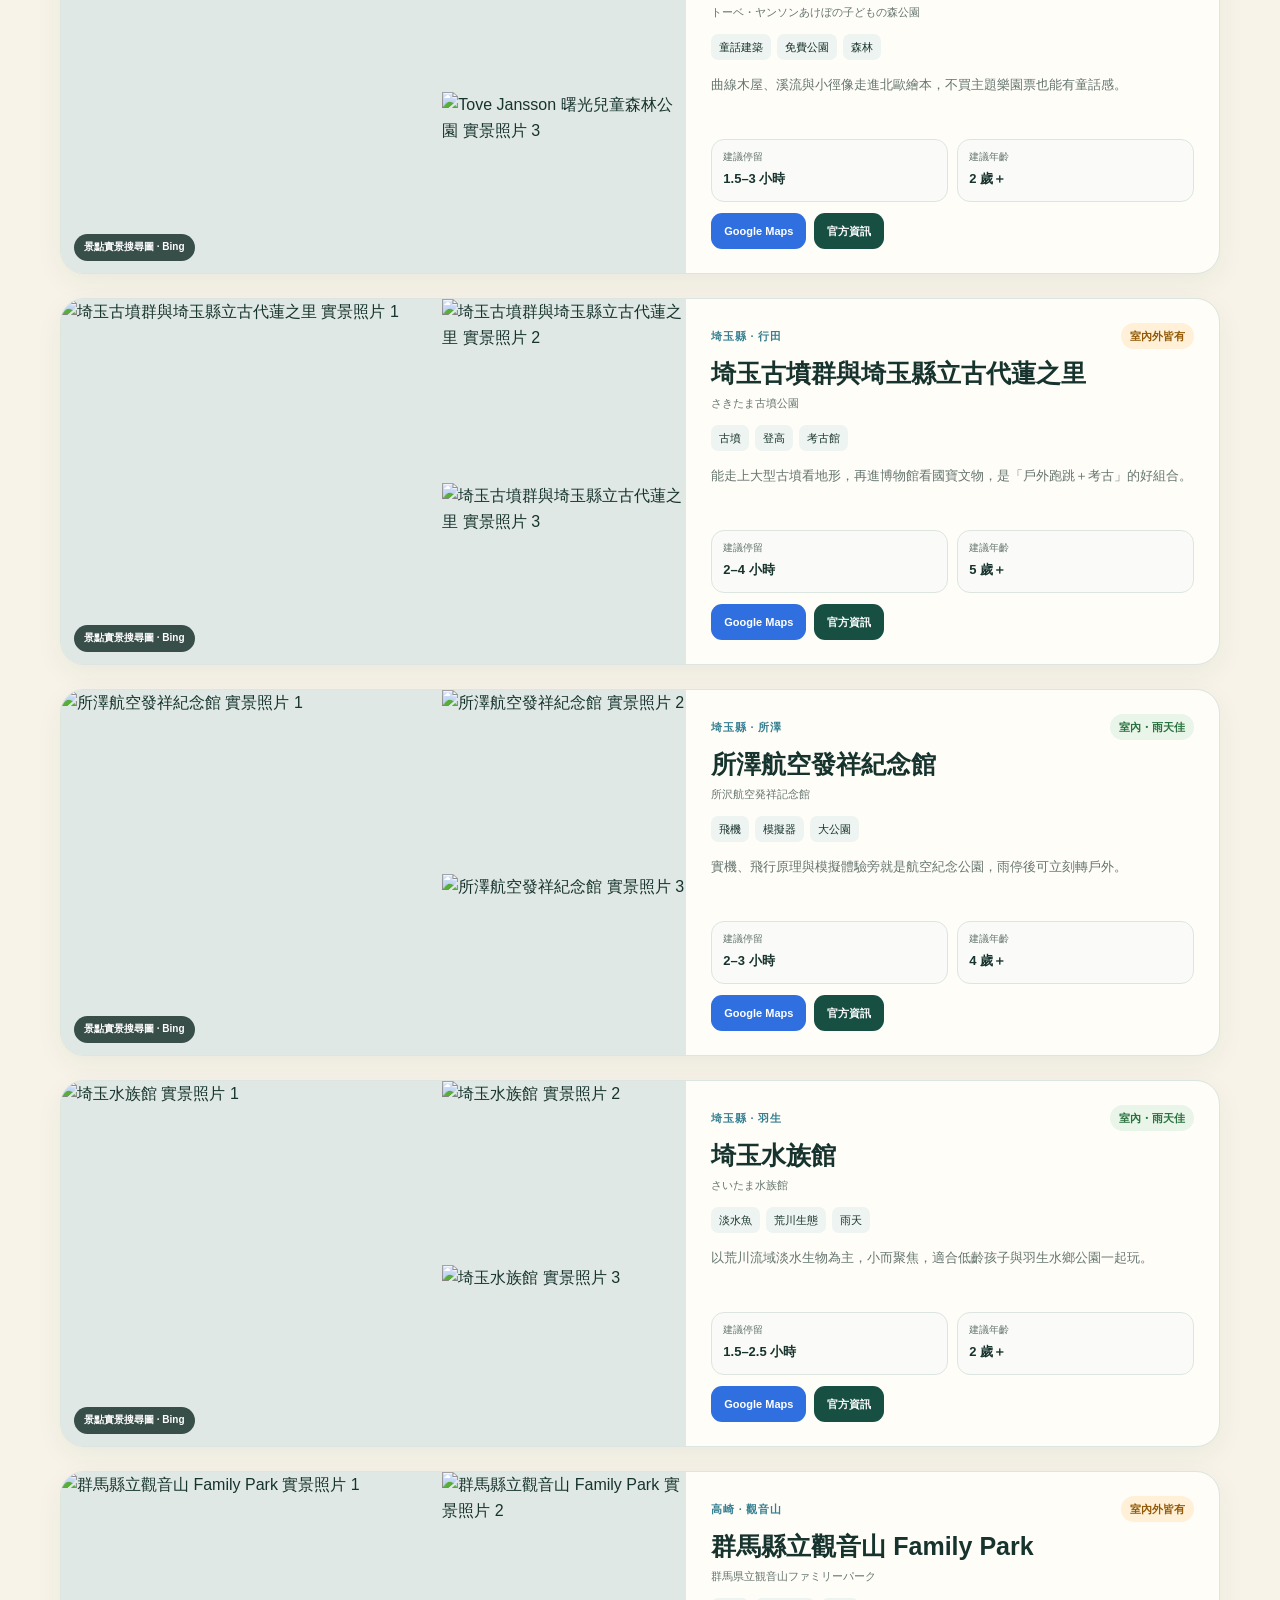
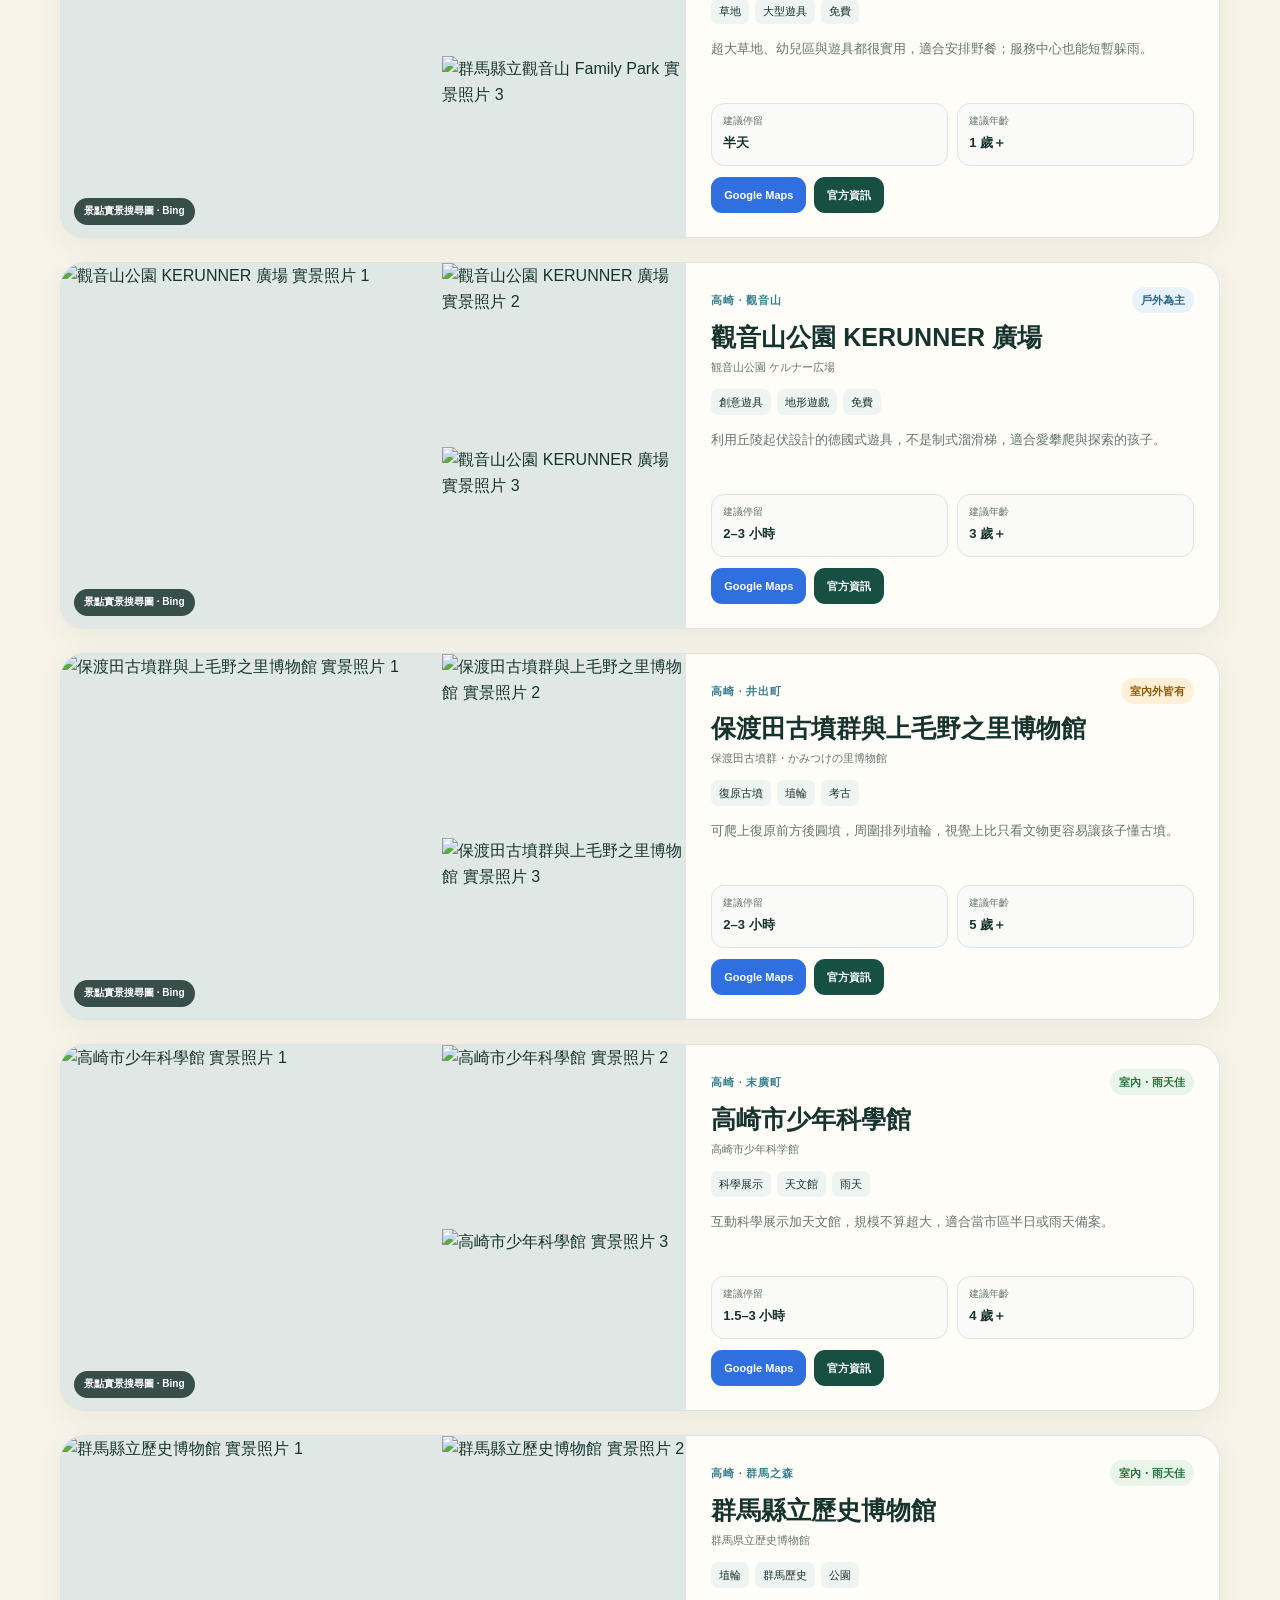
==== commit b0bf6231: "Add Haneda rental car pickup guide" ====
--- a/index.html
+++ b/index.html
@@ -26,7 +26,7 @@
   <style>@media(max-width:560px){.site-switch{left:7px;right:7px;overflow-x:auto;justify-content:flex-start}.site-switch a{font-size:8px;padding:6px 7px}}</style>
 </head>
 <body>
-  <nav class="site-switch" aria-label="網站內容"><a class="active" href="./">景點圖鑑</a><a href="stays.html">入住飯店</a><a href="itinerary.html">確定行程</a><a href="stories.html">旅途故事</a><a href="shopping.html">購物清單</a><a href="cooking.html">自炊晚餐</a><a href="info.html">其他資訊</a></nav>
+  <nav class="site-switch" aria-label="網站內容"><a class="active" href="./">景點圖鑑</a><a href="stays.html">入住飯店</a><a href="itinerary.html">確定行程</a><a href="stories.html">旅途故事</a><a href="shopping.html">購物清單</a><a href="cooking.html">自炊晚餐</a><a href="car-rental.html">租車資訊</a><a href="info.html">其他資訊</a></nav>
   <header class="hero"><div class="sun"></div><div class="hero-inner"><div class="eyebrow">FAMILY · NATURE · CULTURE</div><h1>關東甲信越<br>親子景點圖鑑</h1><p>長野、埼玉、群馬、輕井澤、西東京、神奈川、山梨與靜岡。把山林湖泊、人文歷史、動物園水族館、室內科學館和真正能讓小朋友玩的地方放在同一份清單裡。</p><div class="hero-stats"><div class="hero-stat"><b id="totalStat">—</b><span>精選候選景點</span></div><div class="hero-stat"><b>10 區</b><span>自駕可串連範圍</span></div><div class="hero-stat"><b>3 類</b><span>自然・人文・親子</span></div></div></div><span class="hero-photo-credit">安曇野景點實景搜尋圖 · Bing</span></header>
   <main>
     <aside class="notice"><div class="notice-icon">🧭</div><div><strong>怎麼使用這份圖鑑</strong><p>先選區域，再選「自然／人文／親子」；也能搜尋地名或活動。年齡與停留時間是排程建議，不是官方限制。山區纜車、遊船、戶外設施與季節活動很容易受天候或休園日影響，出發前請點官方網站確認。</p></div></aside>
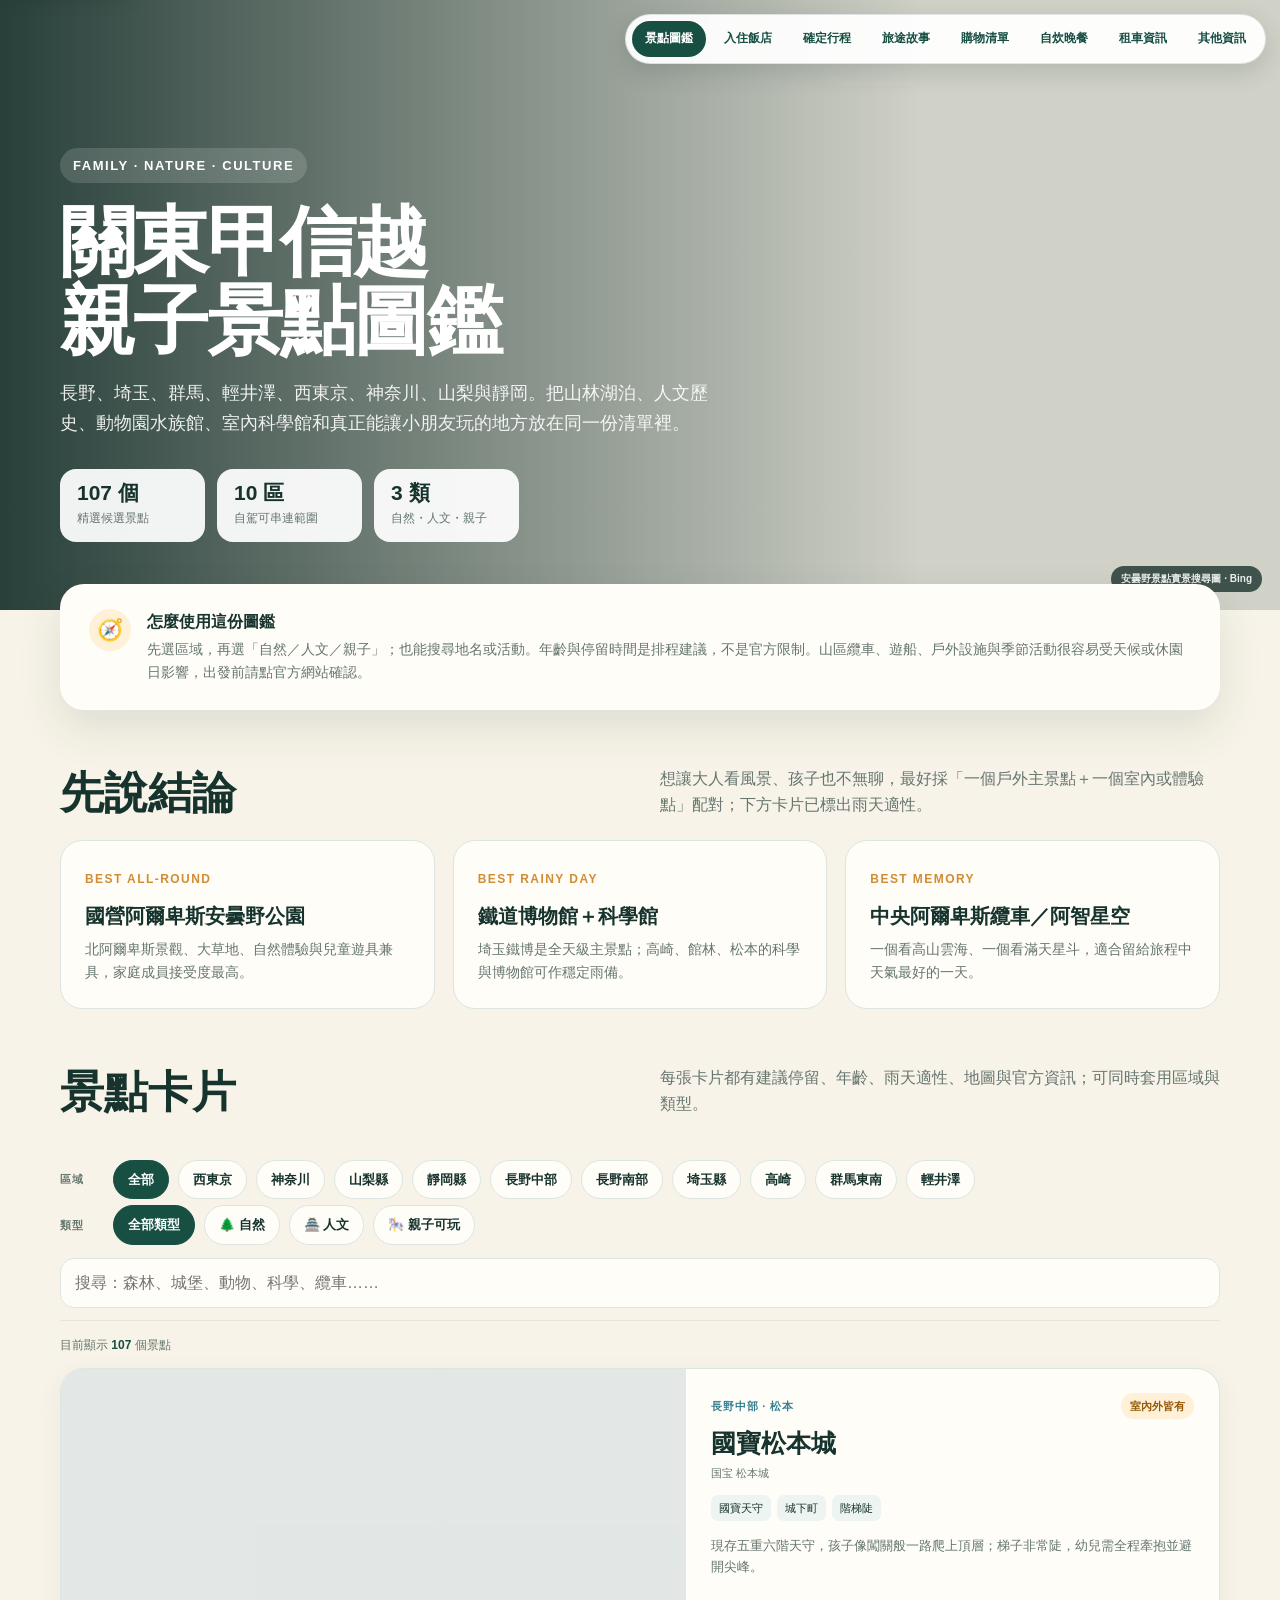
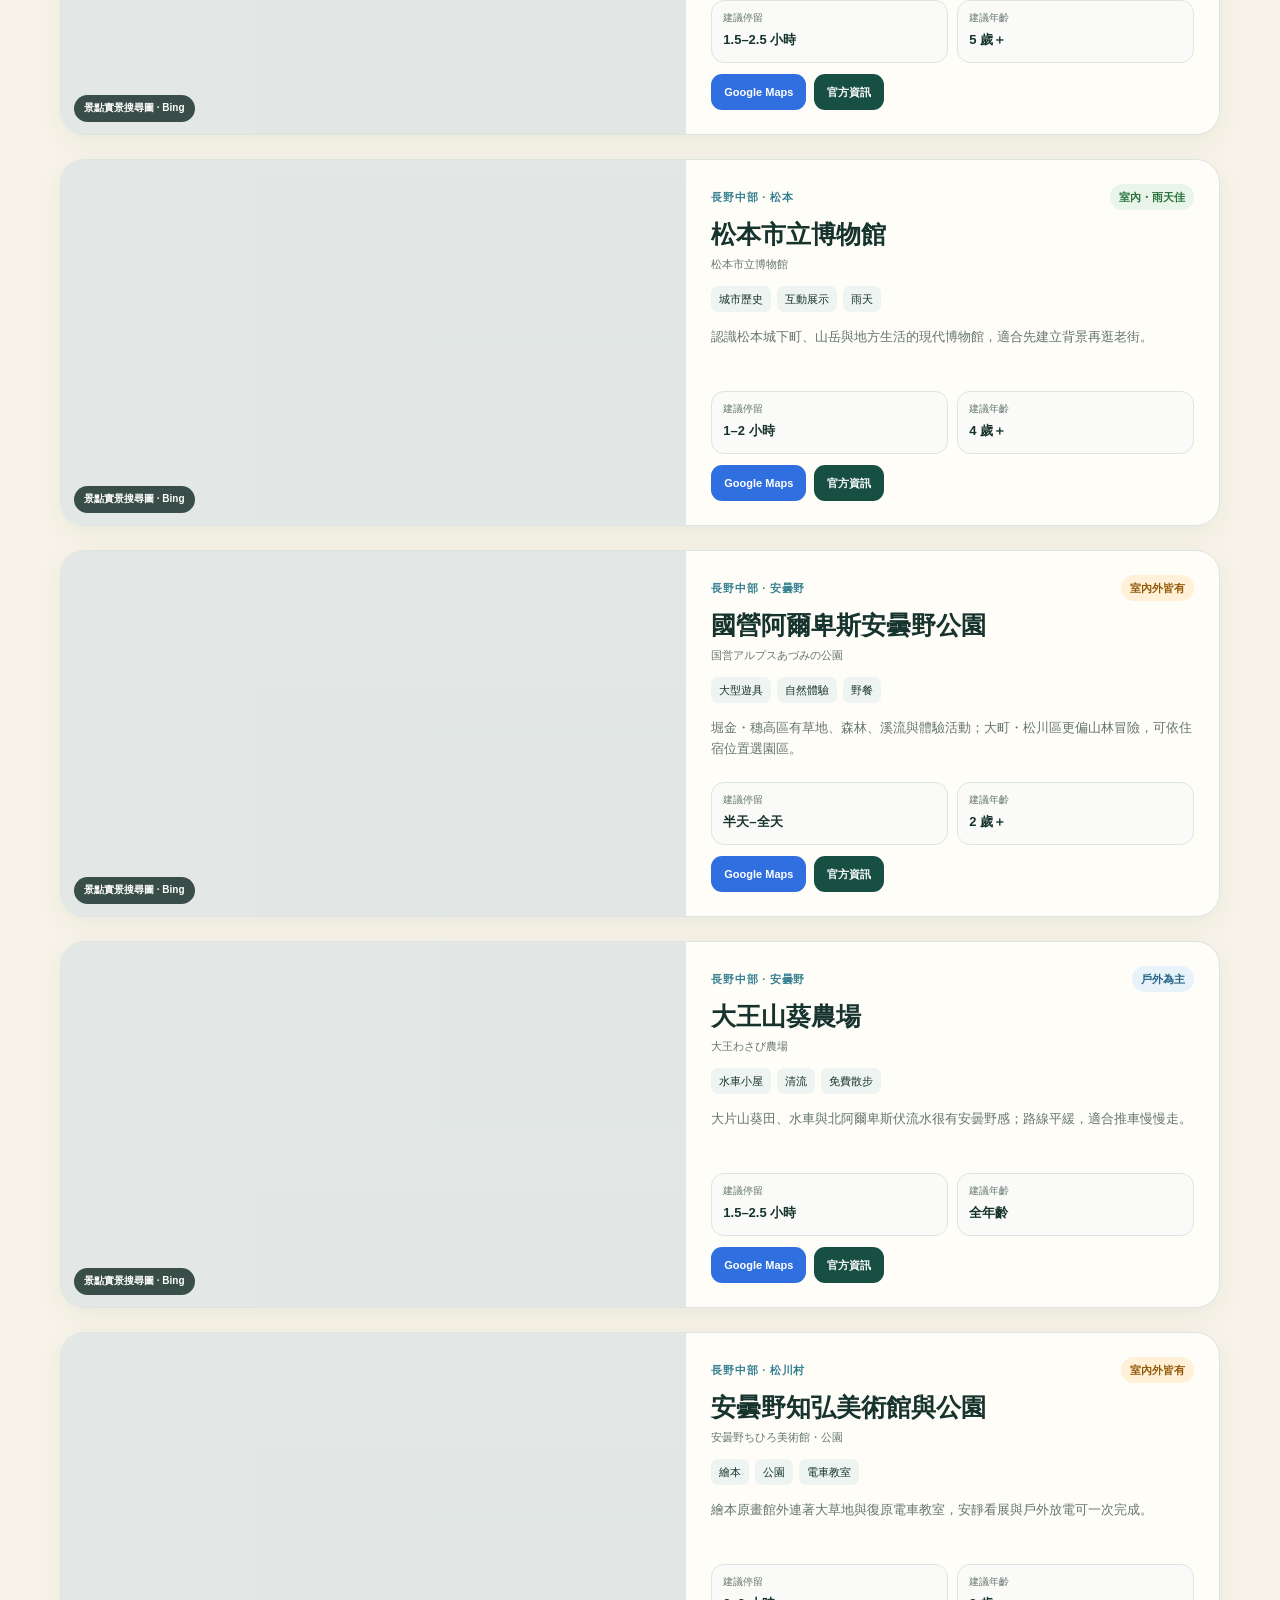
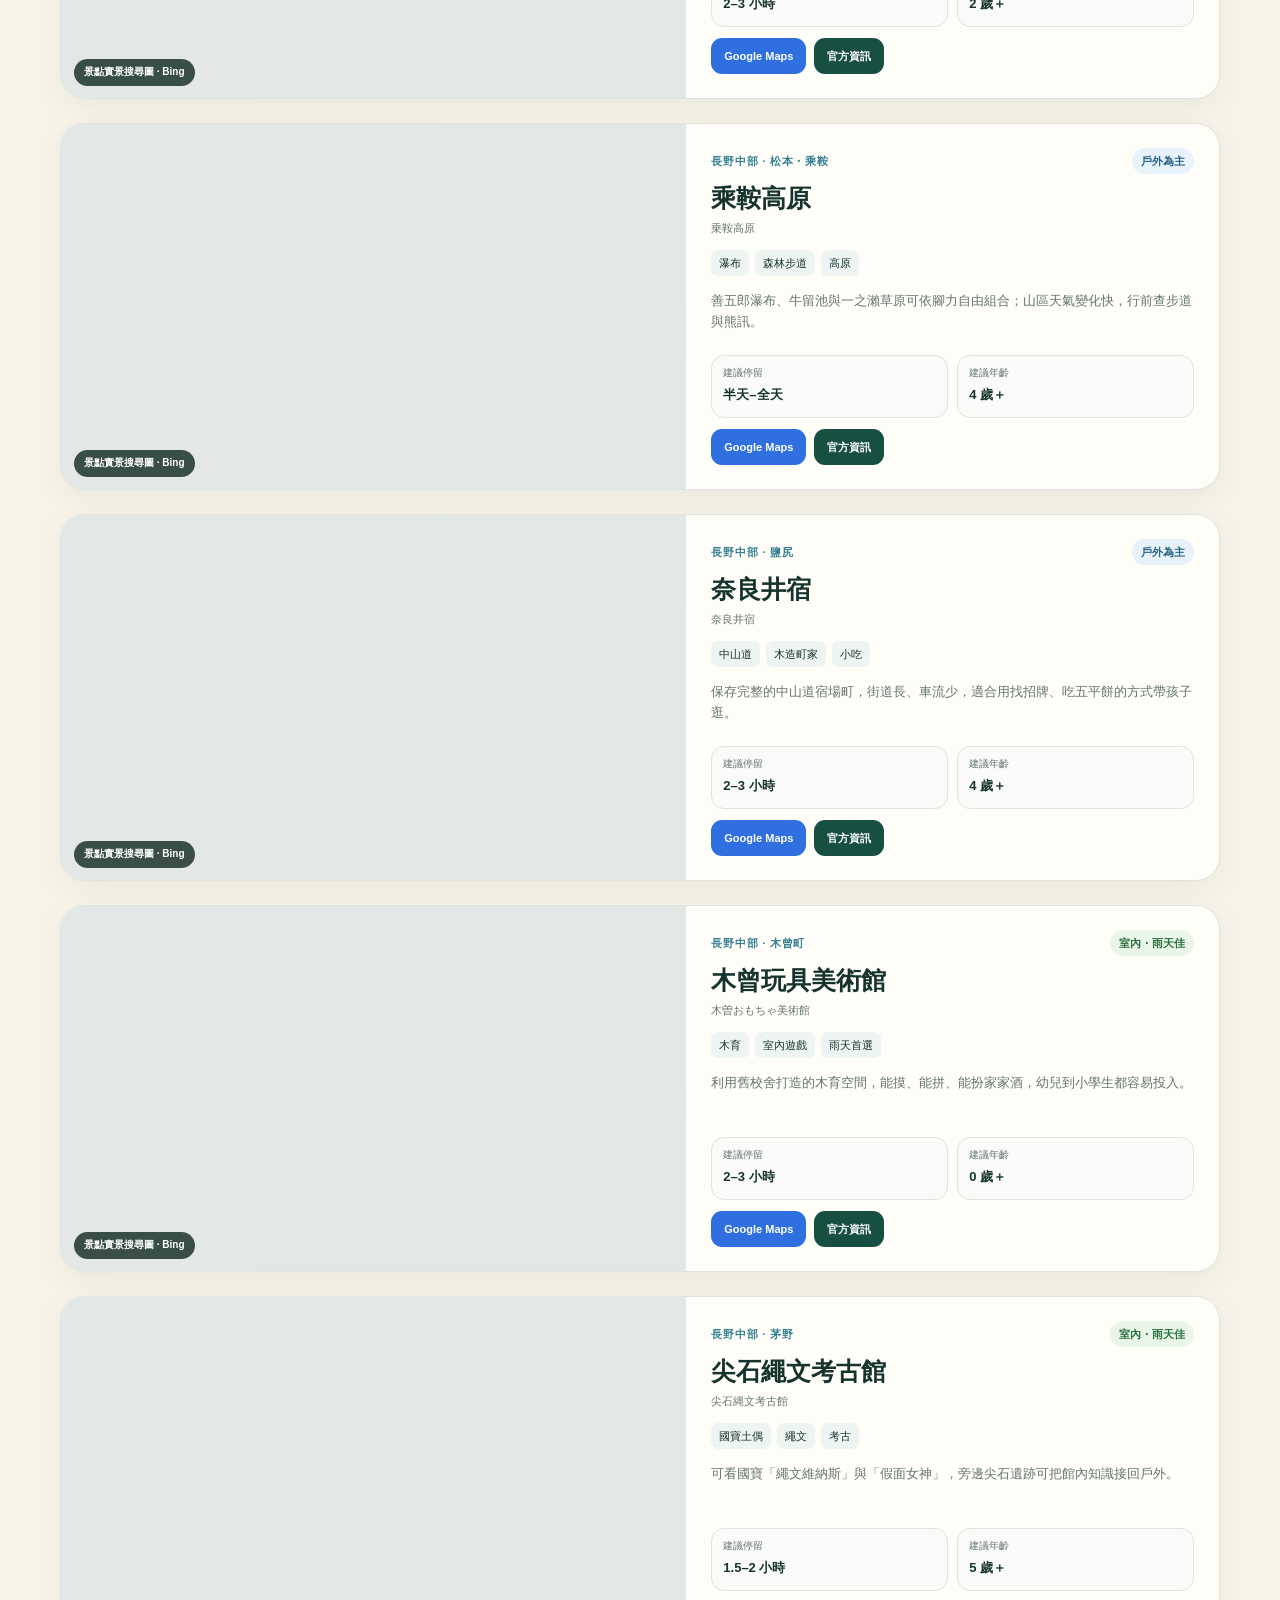
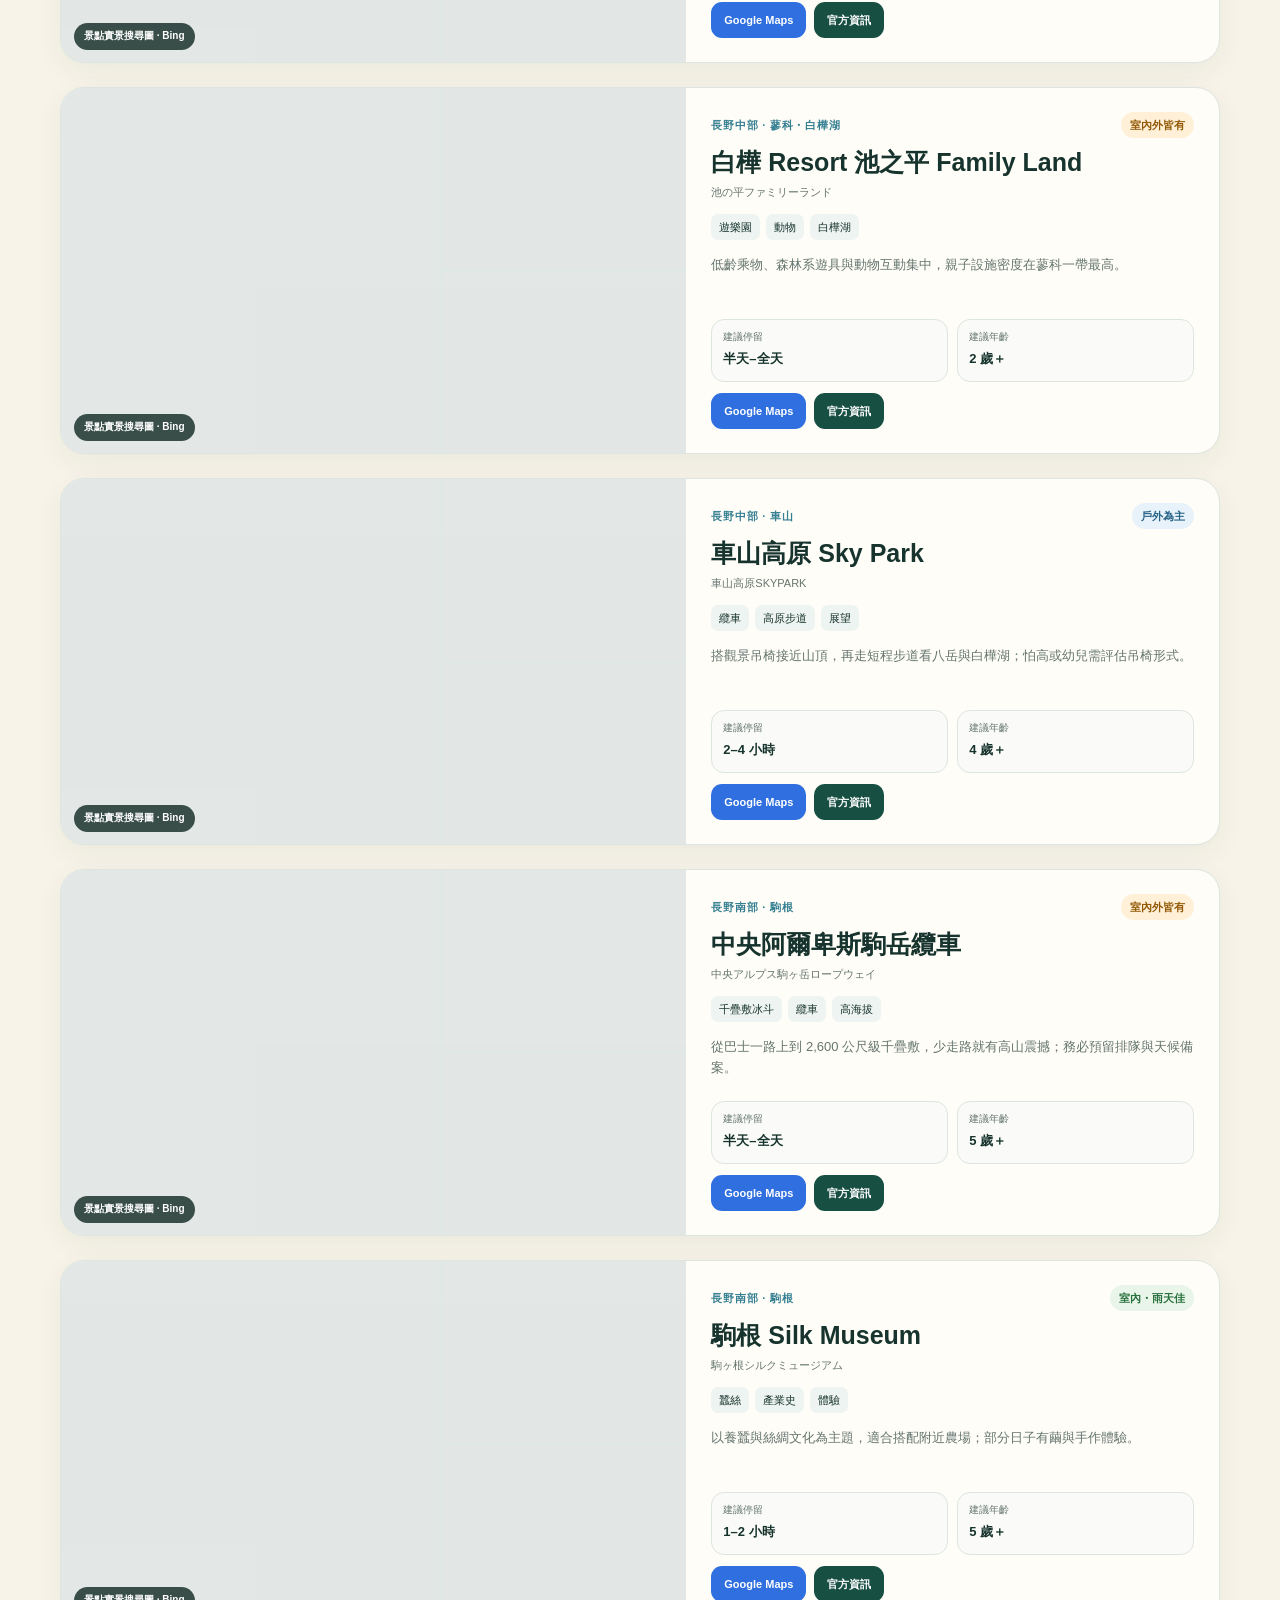
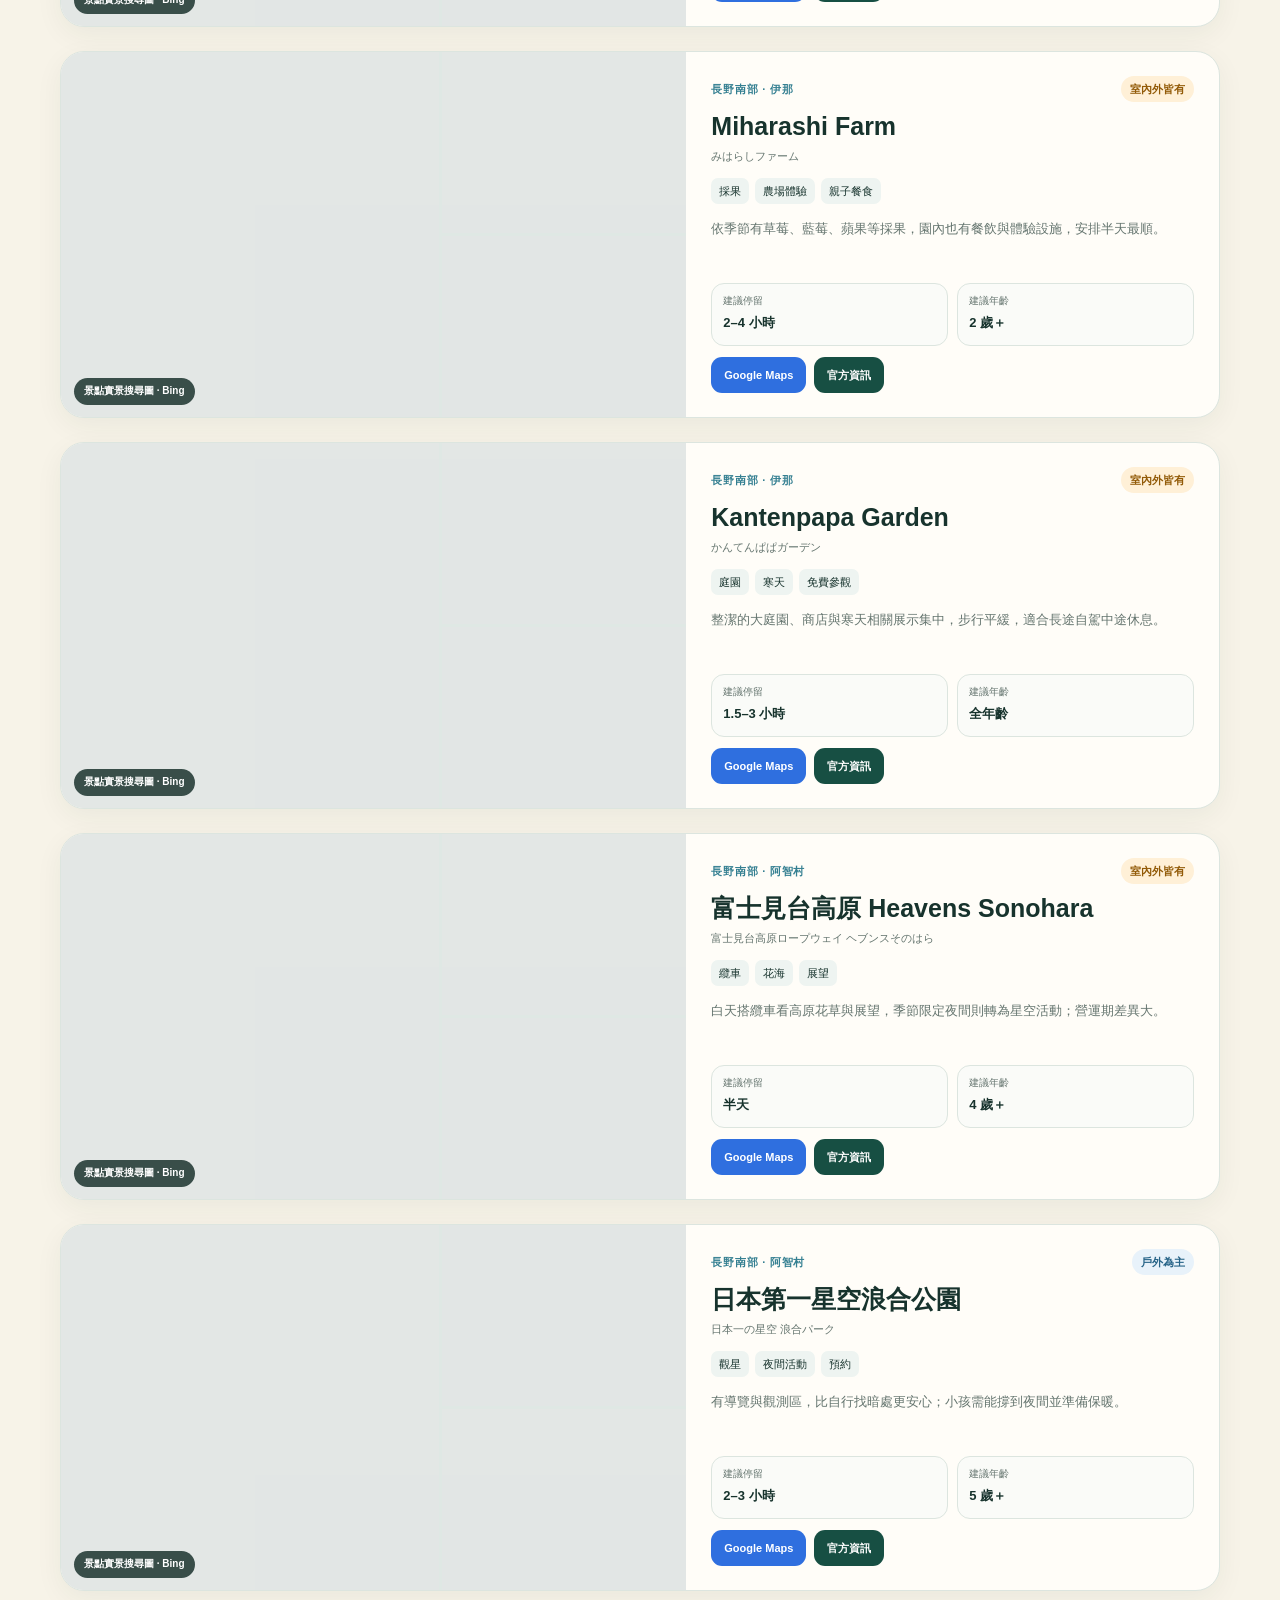
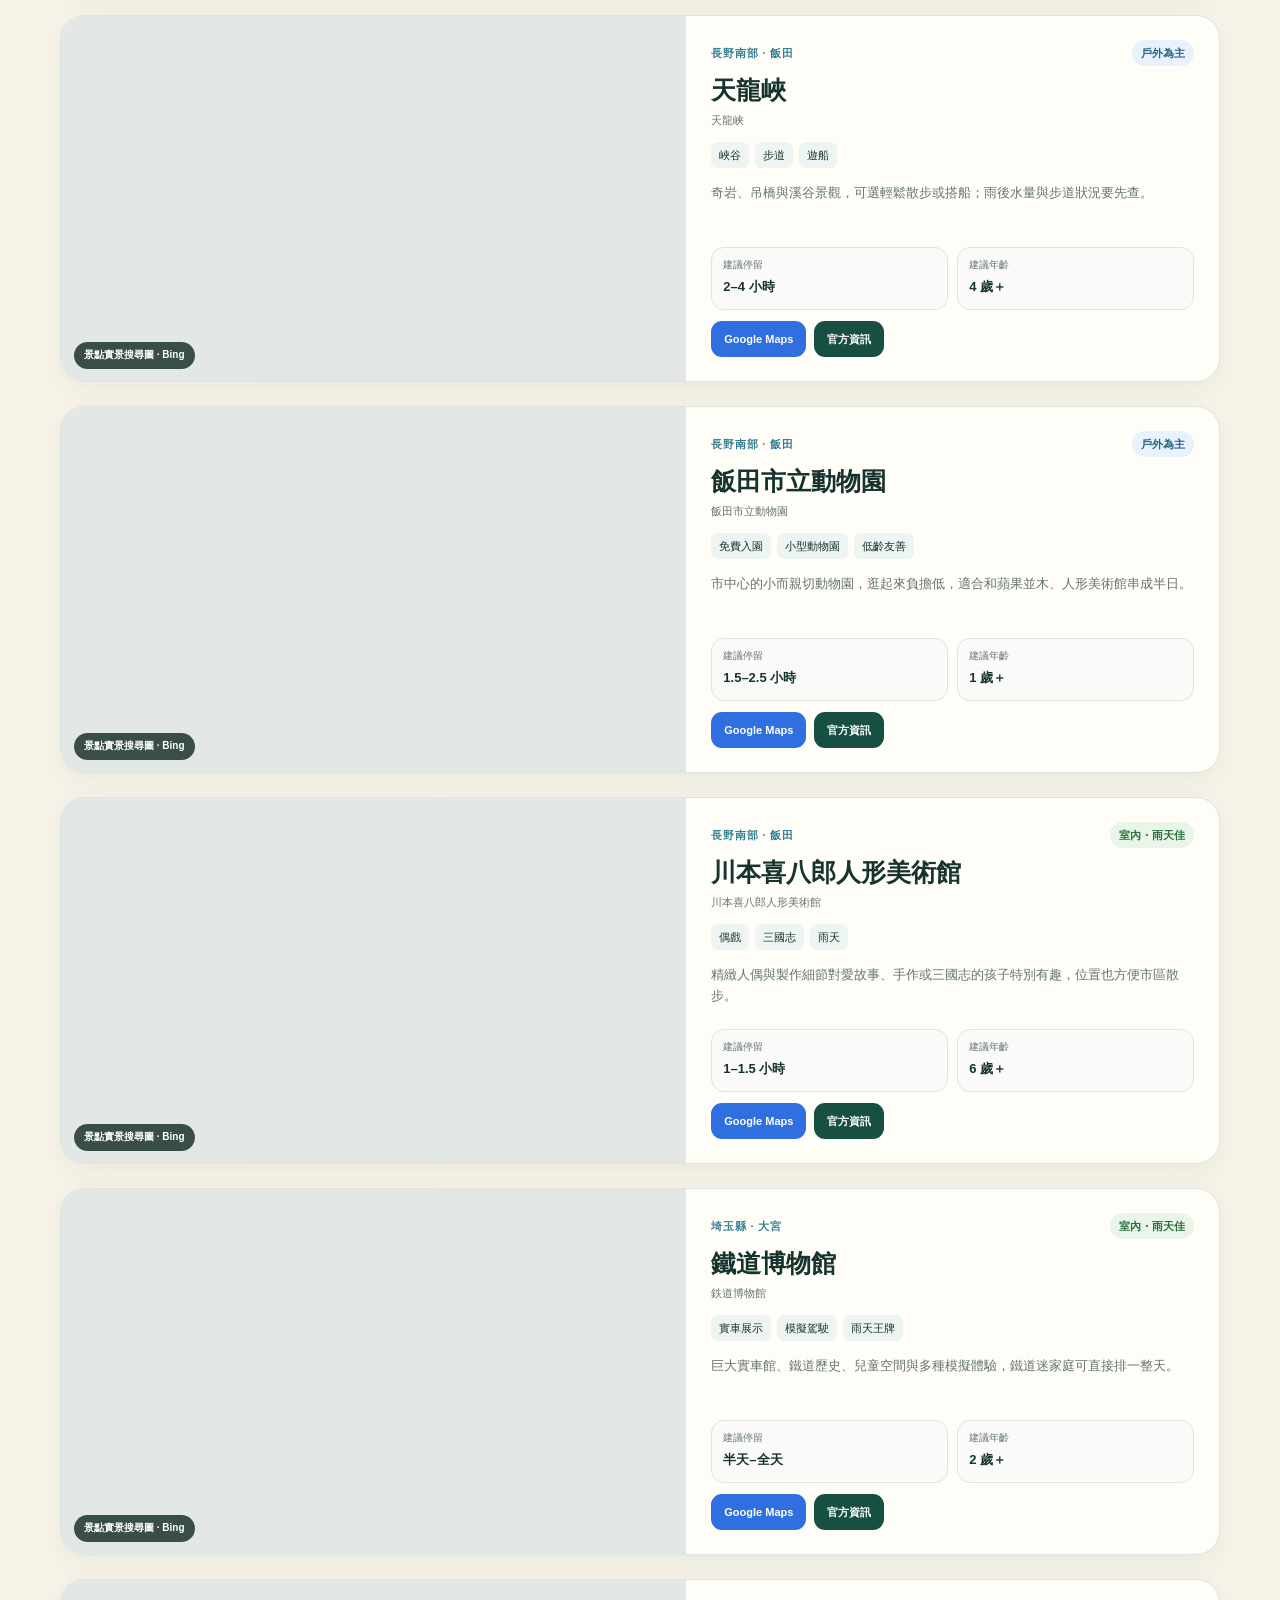
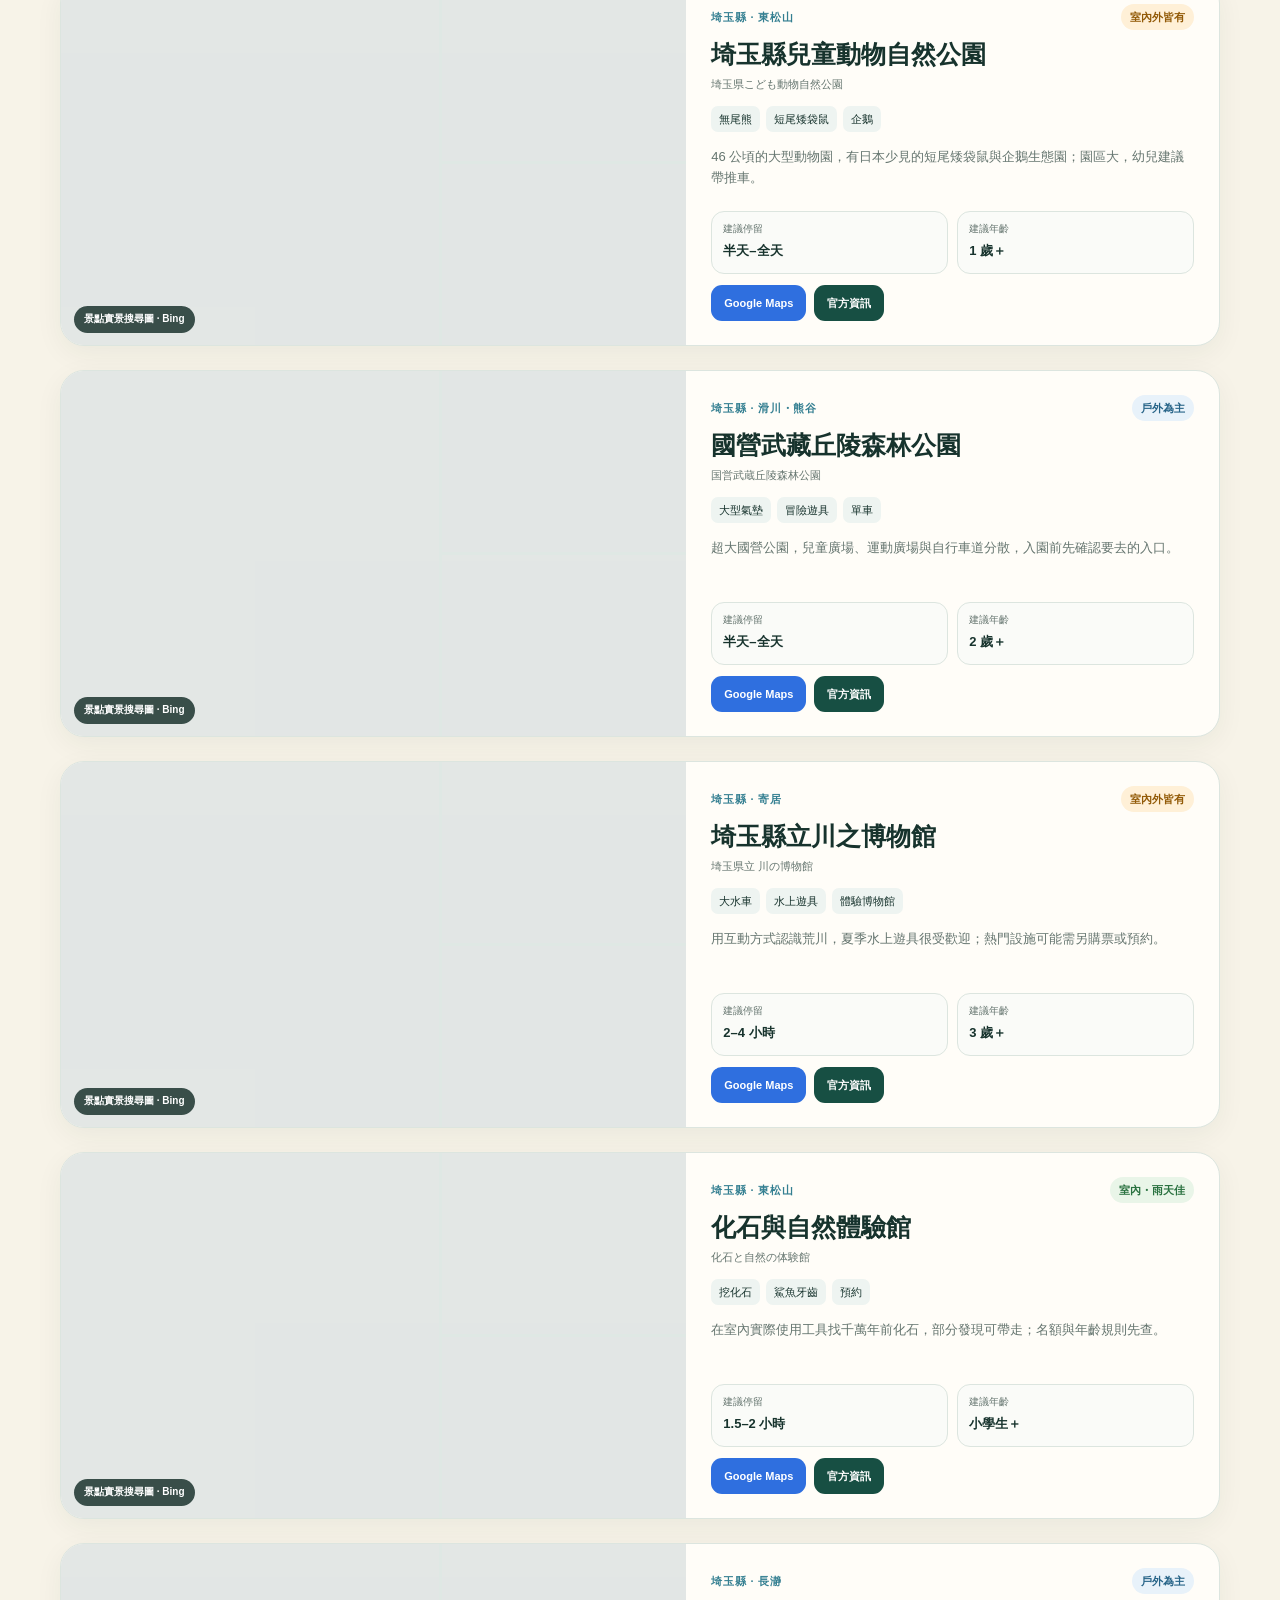
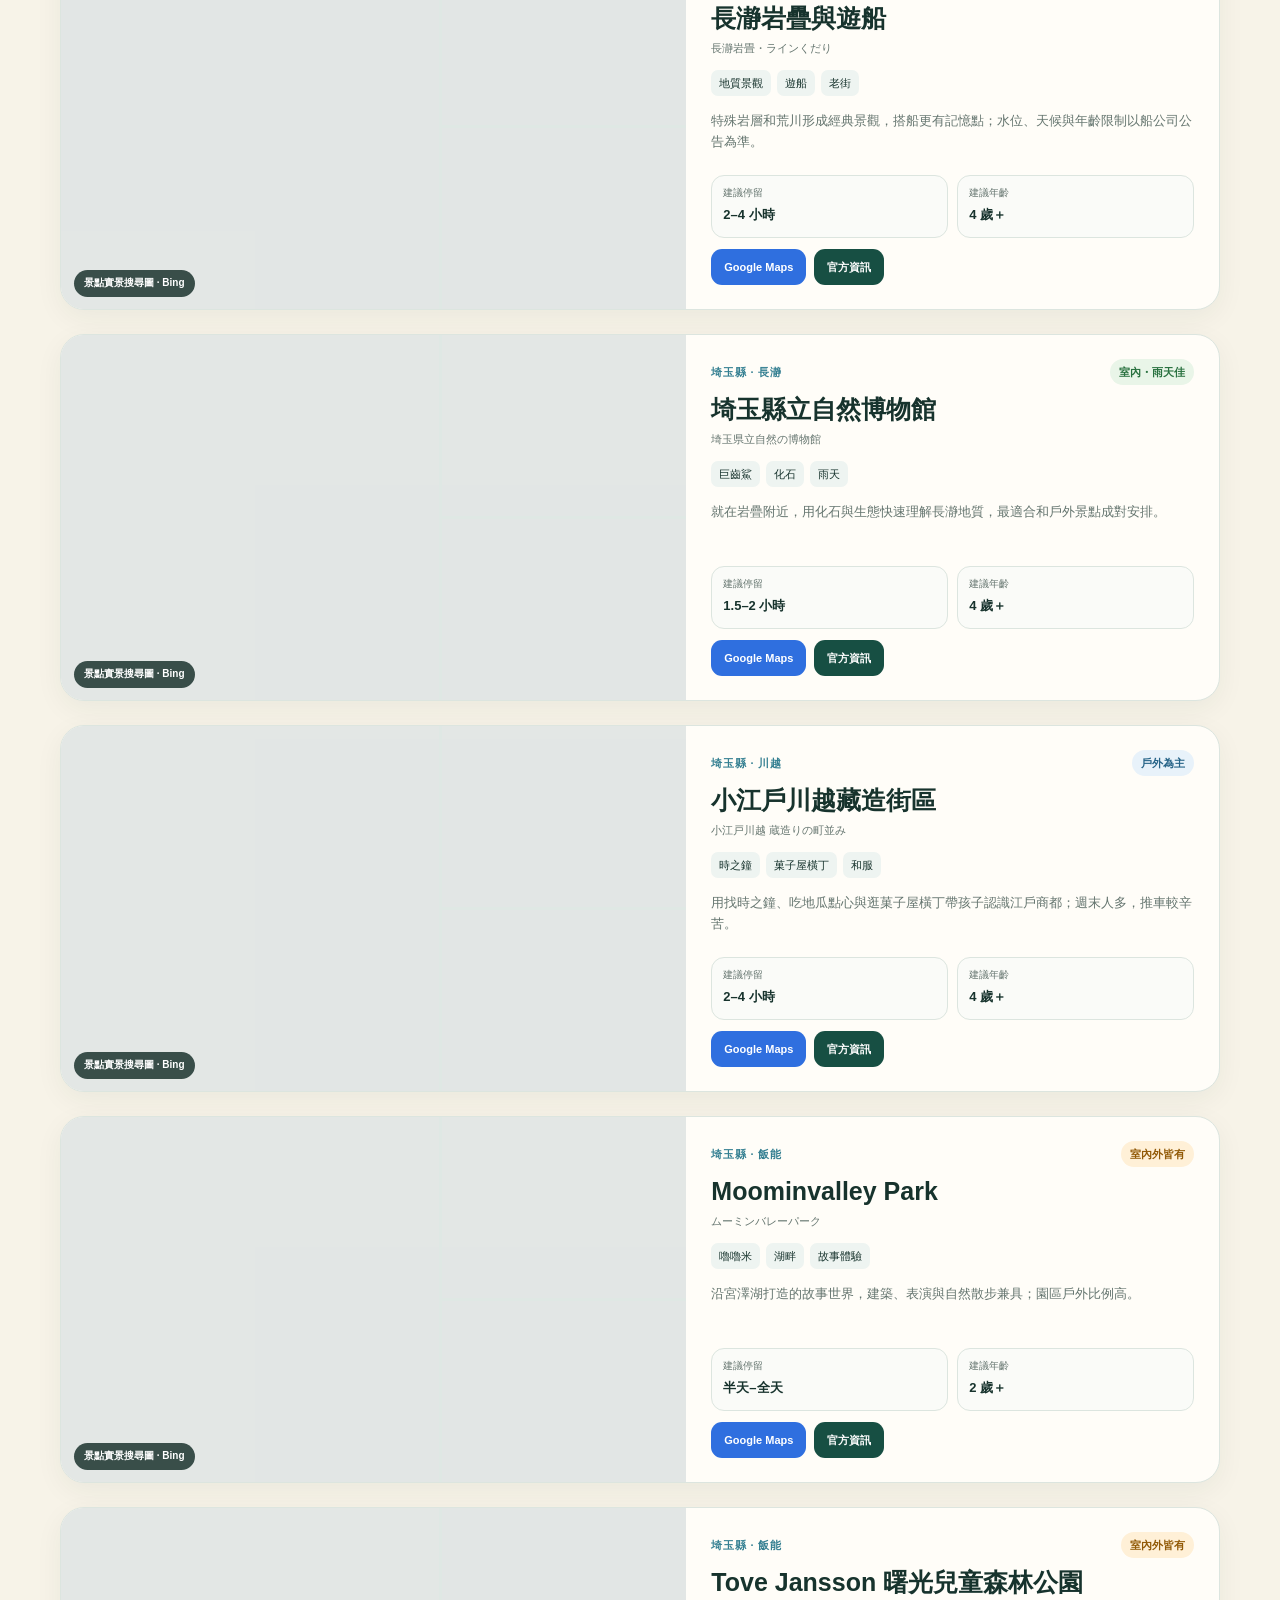
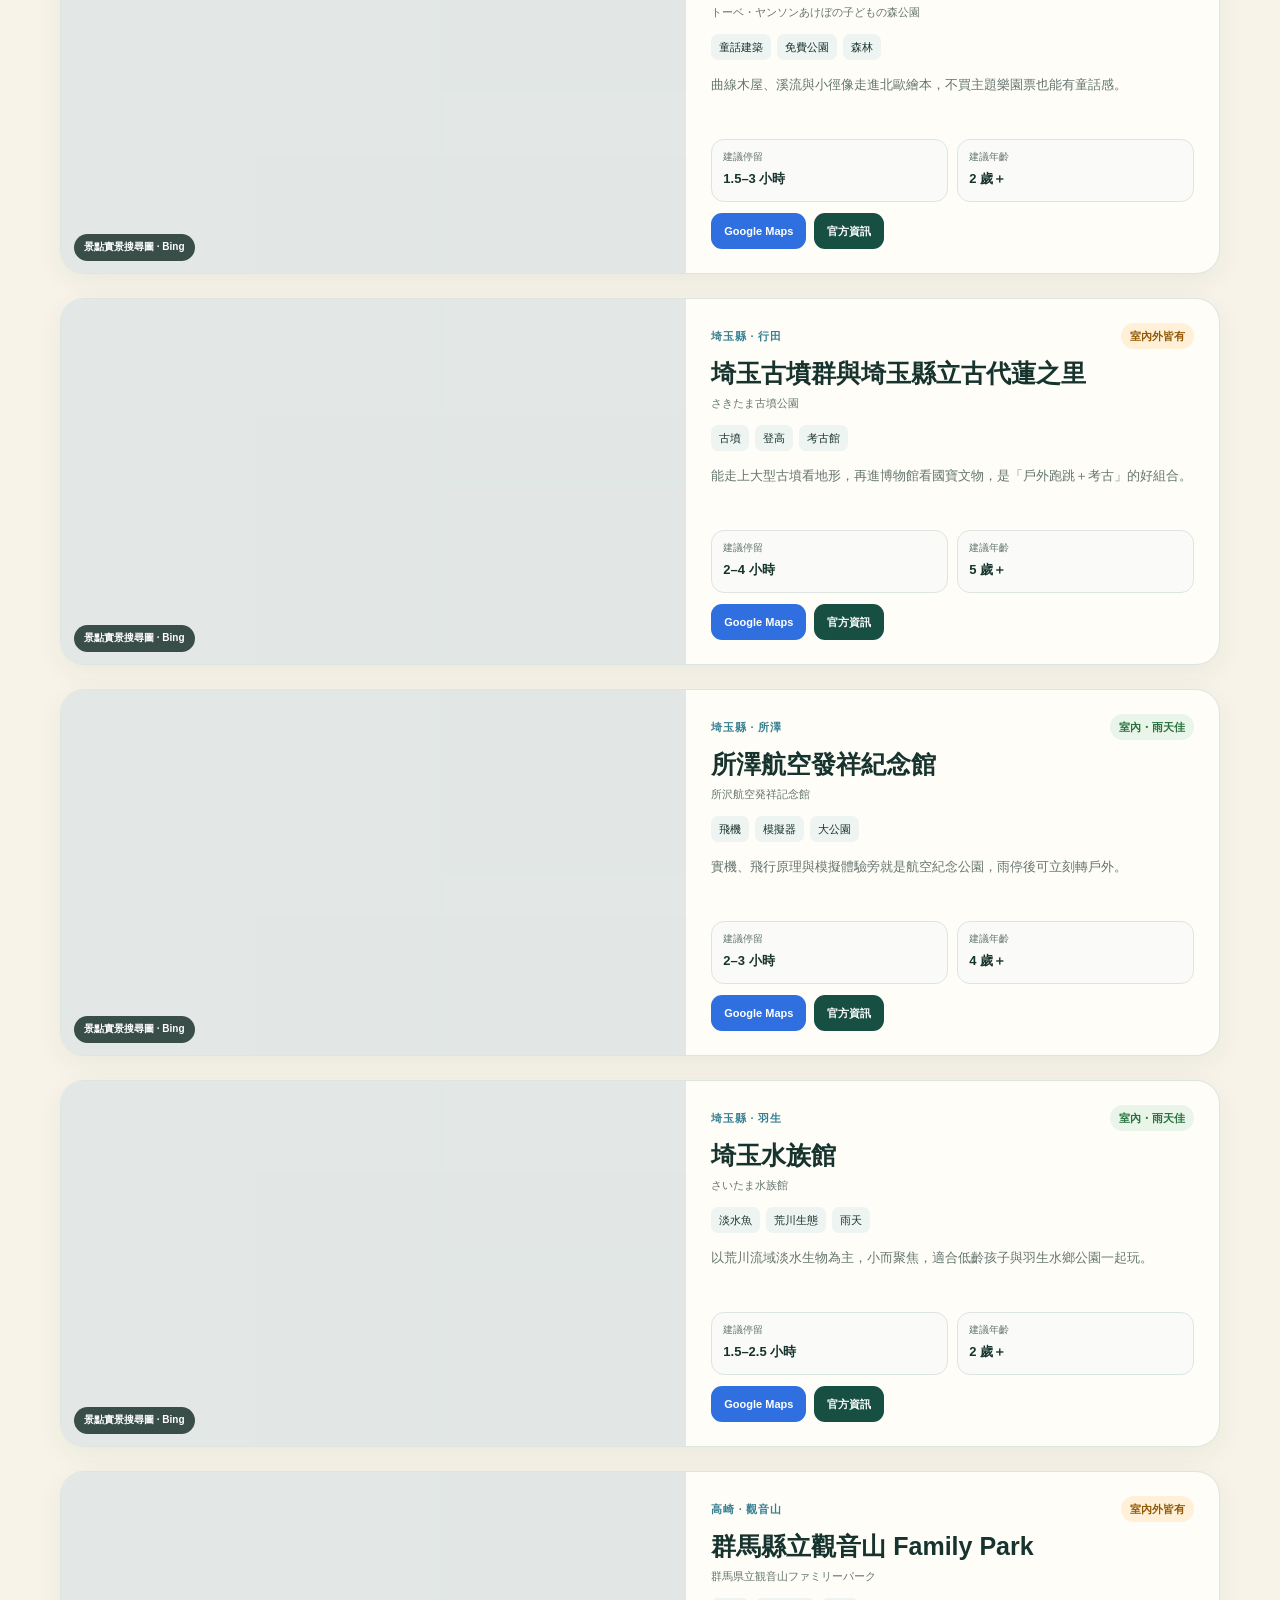
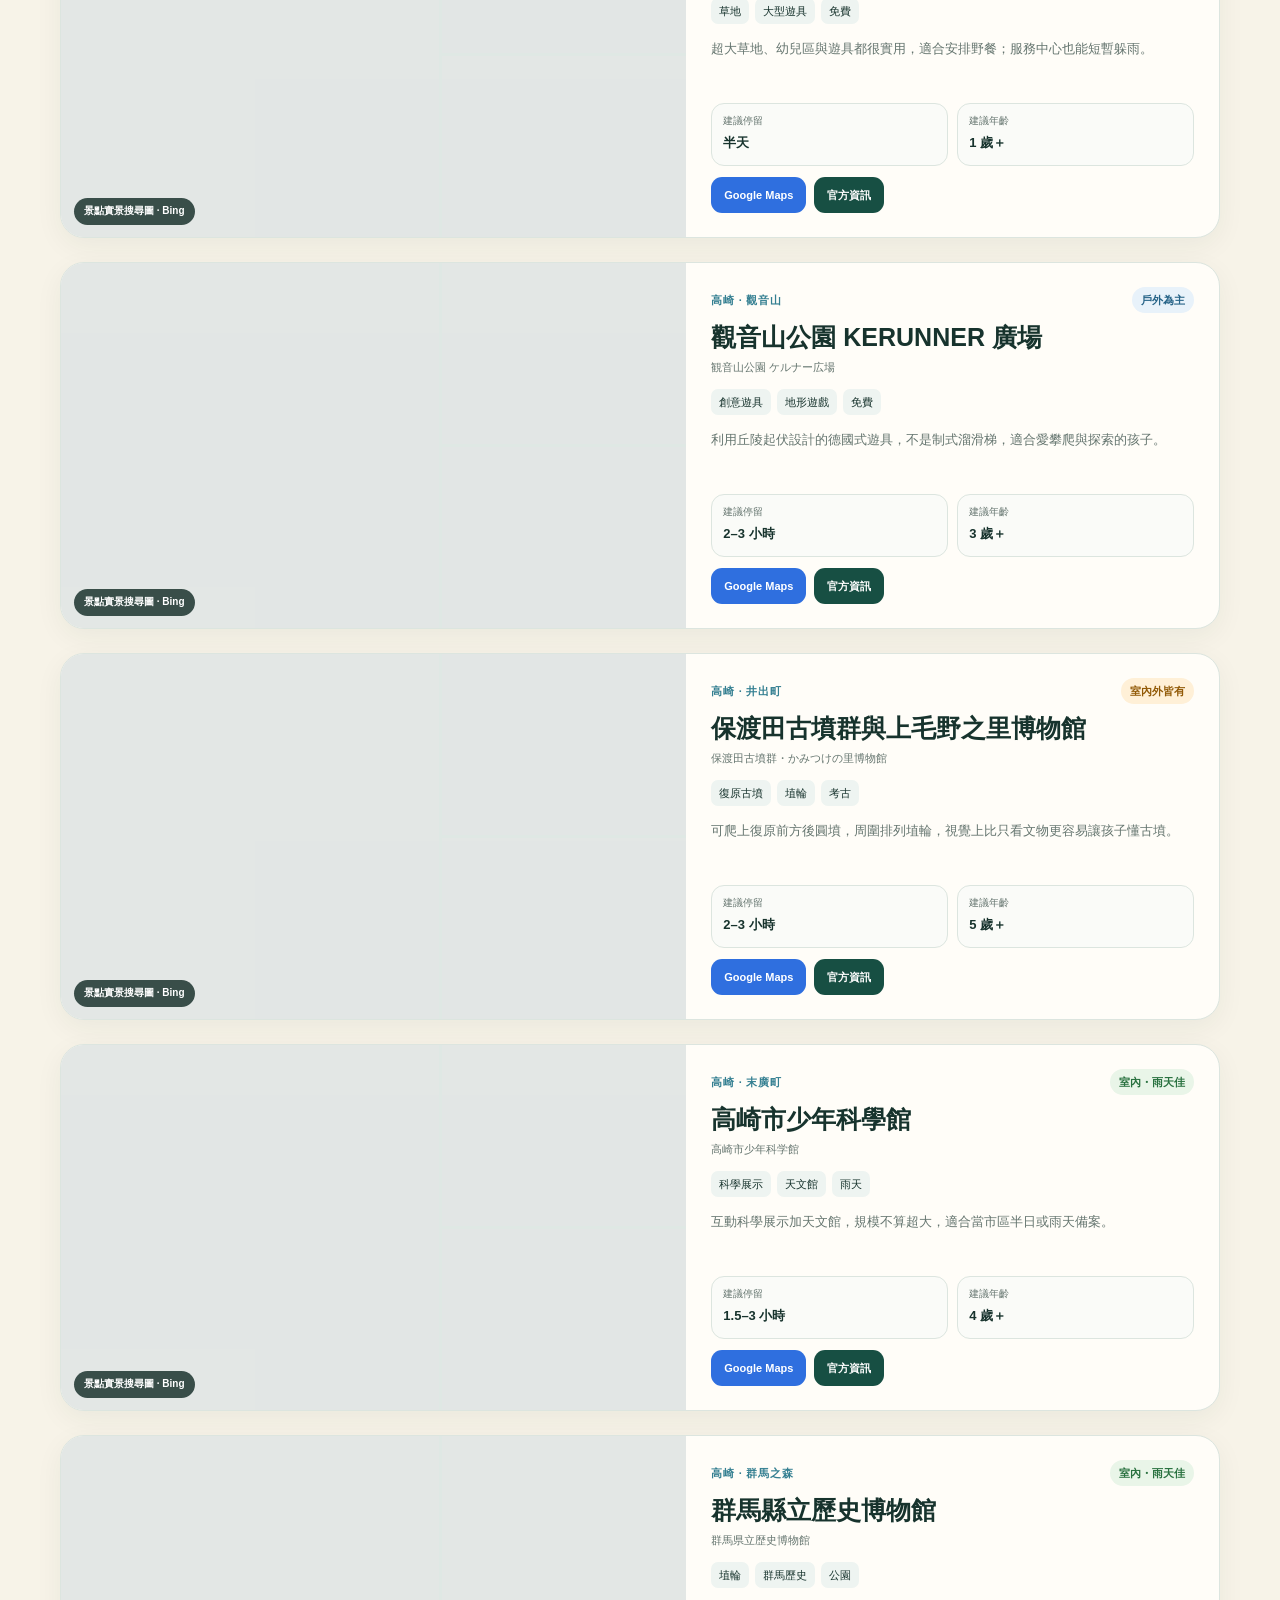
==== commit 72887cc6: "Polish all travel site pages" ====
--- a/index.html
+++ b/index.html
@@ -5,6 +5,7 @@
   <meta name="viewport" content="width=device-width,initial-scale=1">
   <meta name="color-scheme" content="light">
   <link rel="icon" href="data:,">
+  <meta name="description" content="日本關東甲信越親子景點圖鑑，整理富士五湖、長野、埼玉、群馬、輕井澤與周邊景點。"><link rel="stylesheet" href="assets/site-polish.css"><script defer src="assets/site-polish.js"></script>
   <title>日本關東甲信越｜親子景點圖鑑 2026</title>
   <style>
     :root{--ink:#17332d;--muted:#65756f;--cream:#f7f3e8;--paper:#fffdf8;--pine:#174f43;--lake:#347f91;--gold:#d18d36;--line:#dce5df;--shadow:0 18px 45px rgba(23,51,45,.11)}
--- a/assets/site-polish.css
+++ b/assets/site-polish.css
@@ -0,0 +1,27 @@
+:root{--site-focus:#f3b34c}
+body{-webkit-font-smoothing:antialiased;text-rendering:optimizeLegibility}
+button,input,select,textarea{font:inherit}
+a,button{-webkit-tap-highlight-color:transparent}
+a:focus-visible,button:focus-visible,input:focus-visible{outline:3px solid var(--site-focus);outline-offset:3px}
+.site-switch{max-width:calc(100vw - 28px);overscroll-behavior-x:contain;scrollbar-width:none}
+.site-switch::-webkit-scrollbar{display:none}
+.site-switch a[aria-current="page"]{background:var(--pine,#174f43);color:#fff}
+main section,[id]{scroll-margin-top:82px}
+img{background:#e8ece9}
+img[loading="lazy"]{content-visibility:auto}
+.image-unavailable{filter:grayscale(1);opacity:.55}
+.back-top{z-index:35;cursor:pointer;min-height:42px}
+.skip-link{position:fixed;z-index:100;top:8px;left:8px;padding:10px 14px;border-radius:10px;background:#fff;color:#17332d;font-weight:900;text-decoration:none;transform:translateY(-150%);box-shadow:0 8px 25px rgba(0,0,0,.2)}
+.skip-link:focus{transform:none}
+.legacy-home{position:fixed;z-index:45;top:14px;left:14px;padding:9px 13px;border-radius:999px;background:#fff;color:#174f43;font-size:11px;font-weight:900;text-decoration:none;box-shadow:0 8px 24px rgba(23,51,45,.16)}
+.hero h1,.hero p{text-wrap:balance}
+.sources,.desc,.content p,.story-body p{overflow-wrap:anywhere}
+@media(max-width:650px){
+  .site-switch{max-width:none;scroll-snap-type:x proximity;padding-bottom:5px!important}
+  .site-switch a{scroll-snap-align:start;min-height:32px;display:inline-flex;align-items:center}
+  .hero-inner{padding-top:max(96px,calc(72px + env(safe-area-inset-top)))!important}
+  .section-head h2{font-size:clamp(28px,9vw,38px)!important}
+  .back-top{right:12px!important;bottom:calc(12px + env(safe-area-inset-bottom))!important;padding:10px 13px!important;font-size:11px}
+  .legacy-home{top:8px;left:8px;font-size:9px}
+}
+@media(prefers-reduced-motion:reduce){html{scroll-behavior:auto!important}*,*:before,*:after{animation-duration:.01ms!important;animation-iteration-count:1!important;transition-duration:.01ms!important}}
